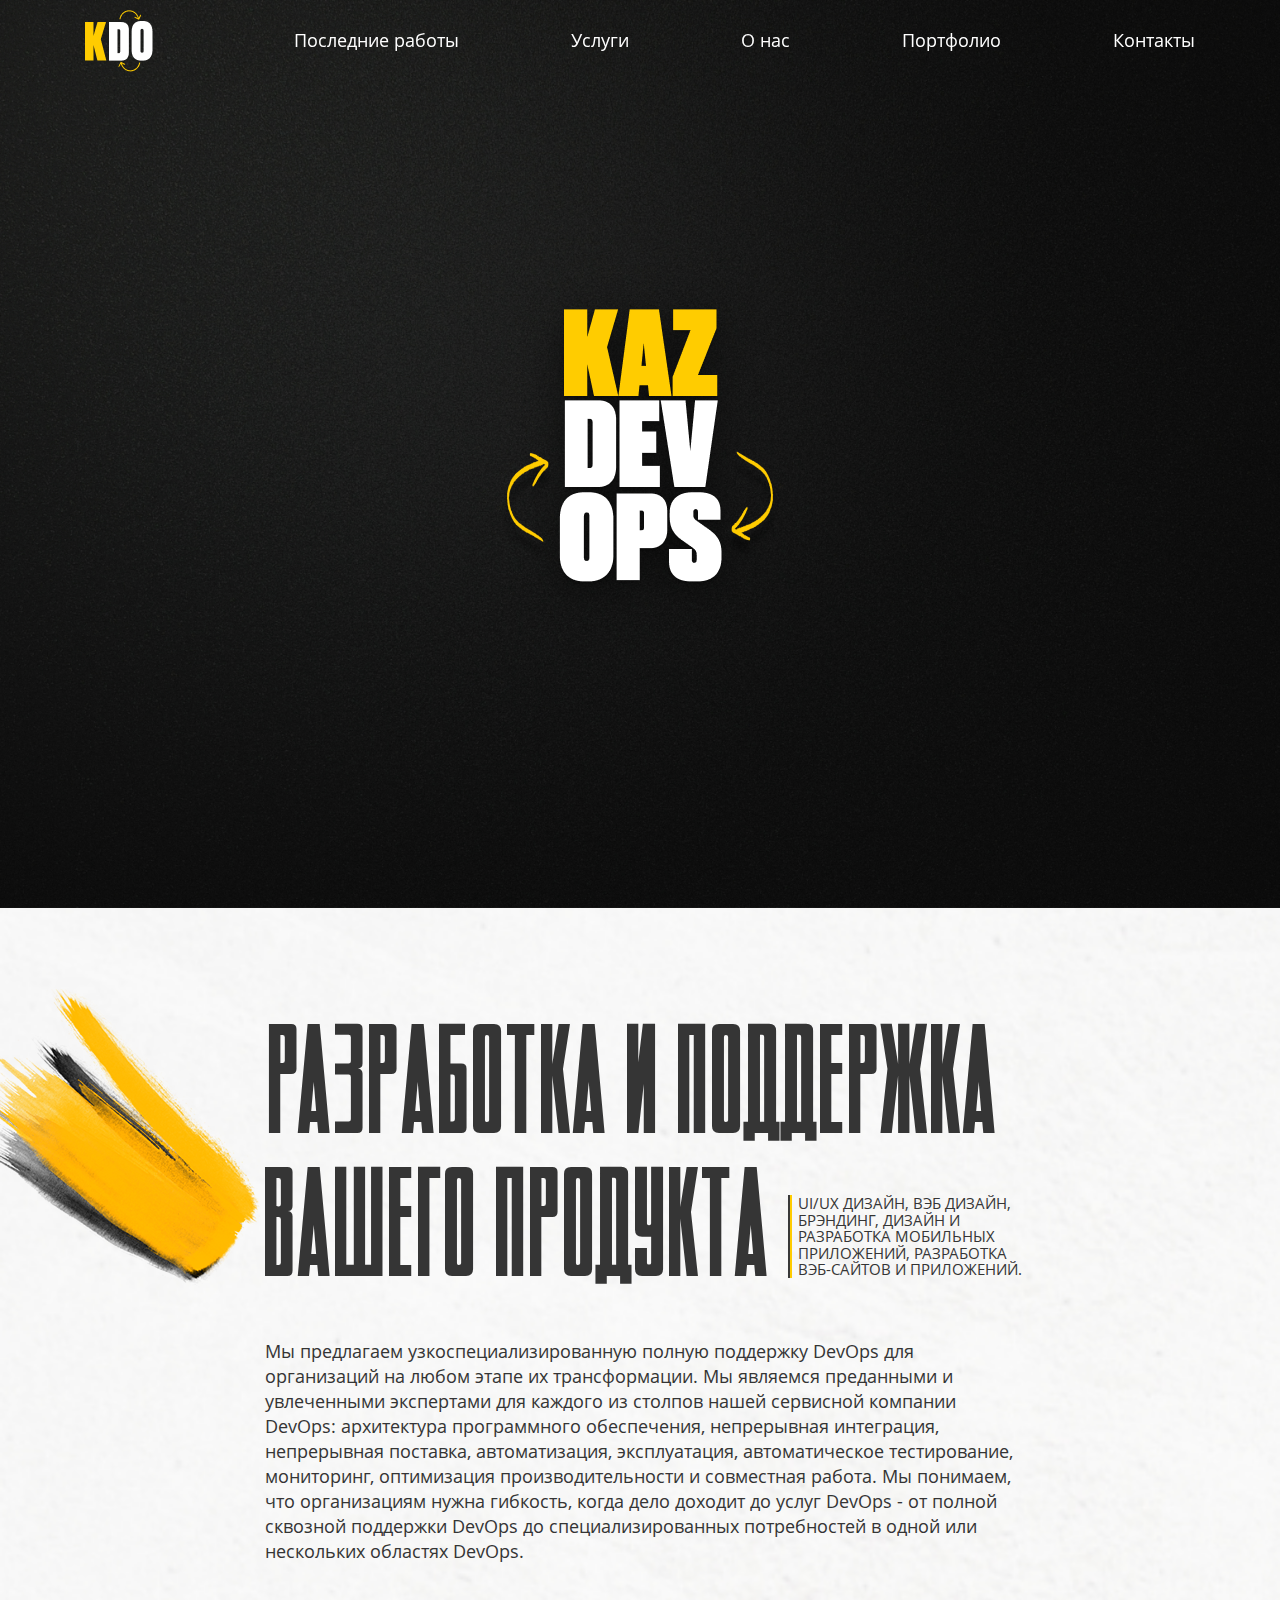
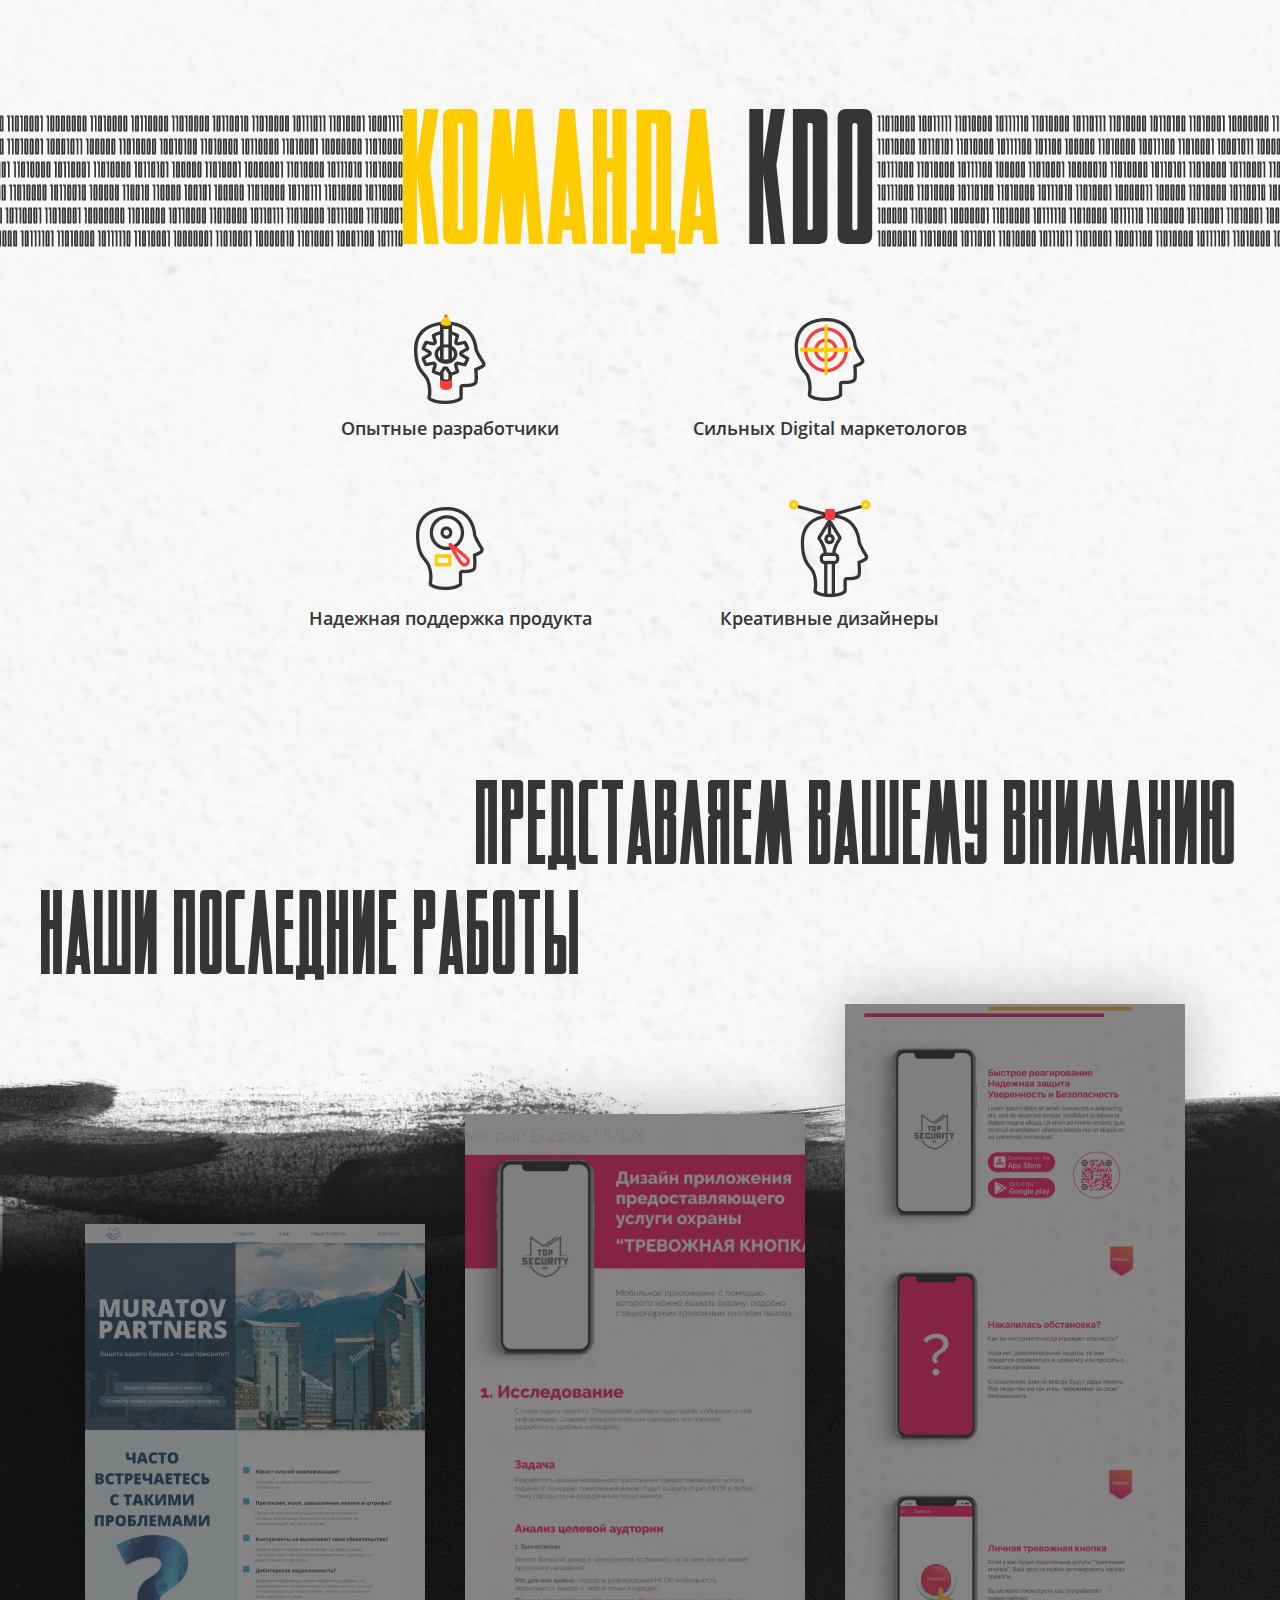
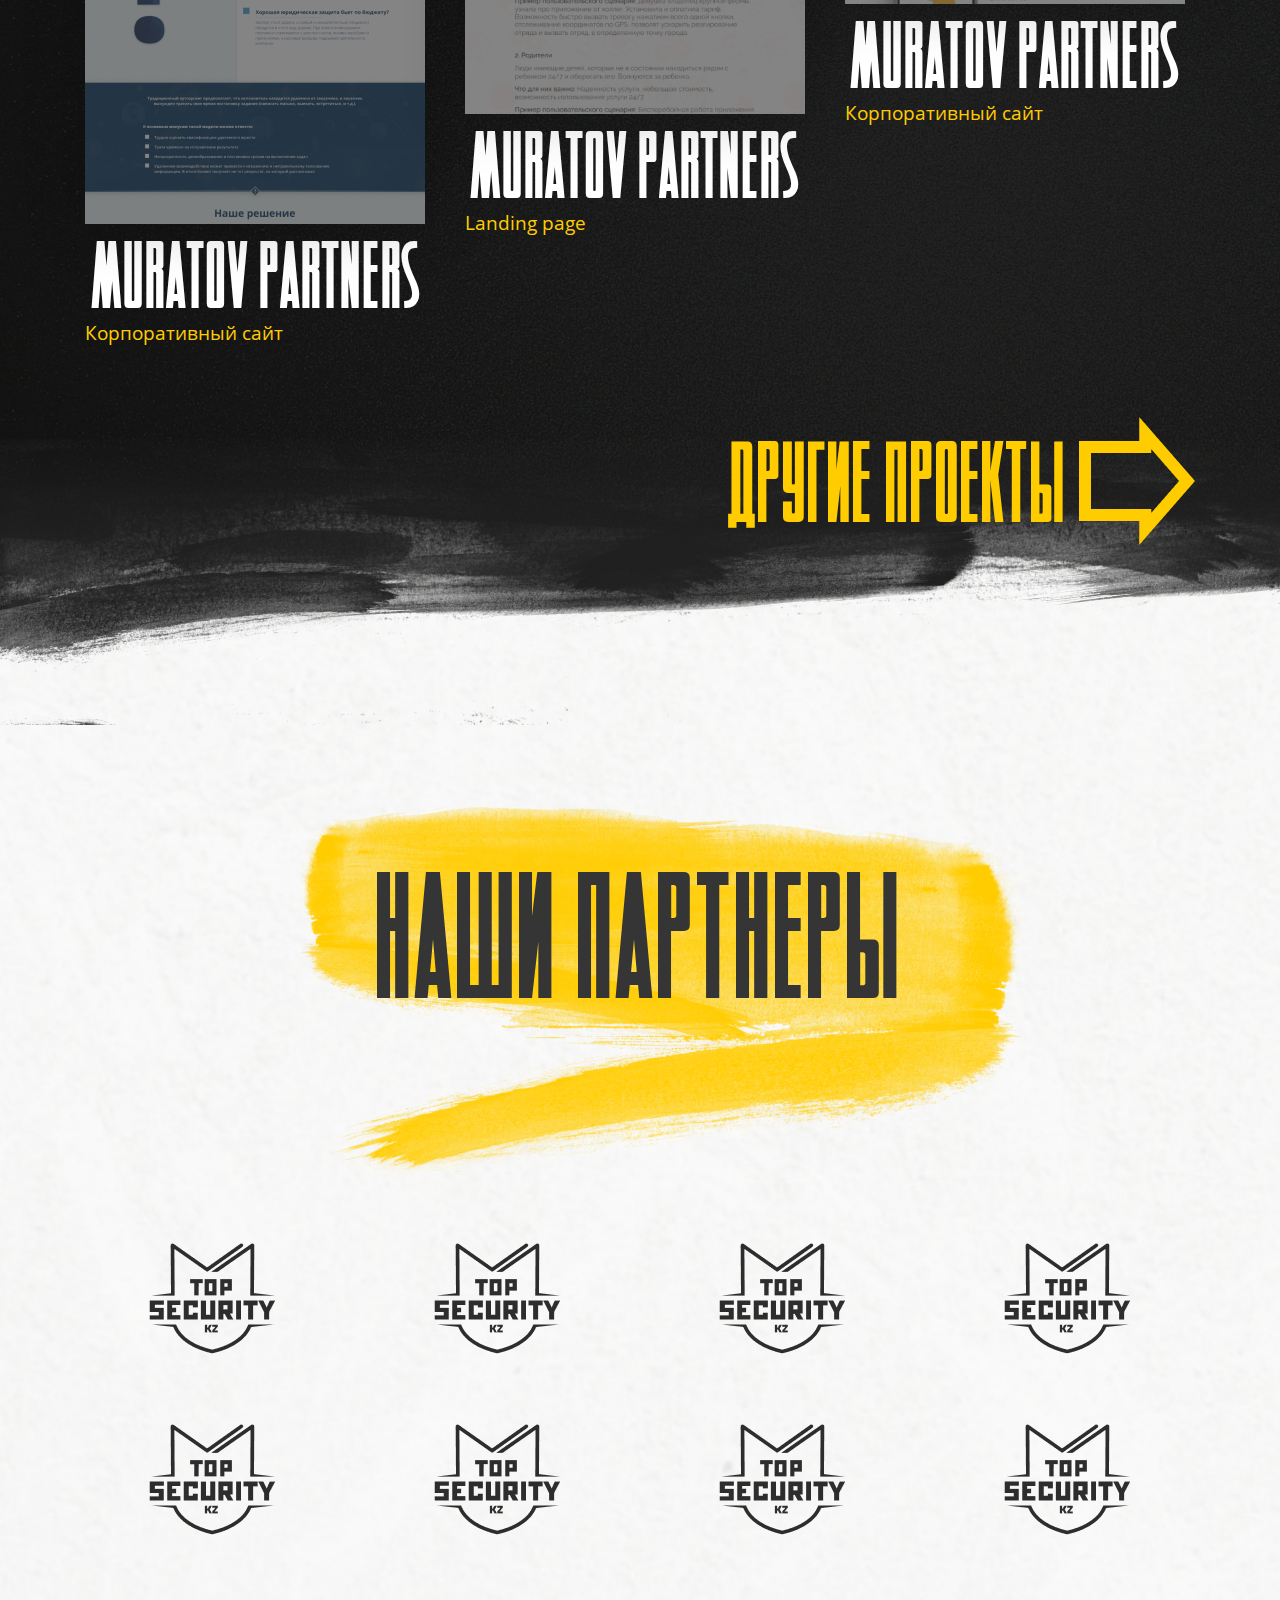
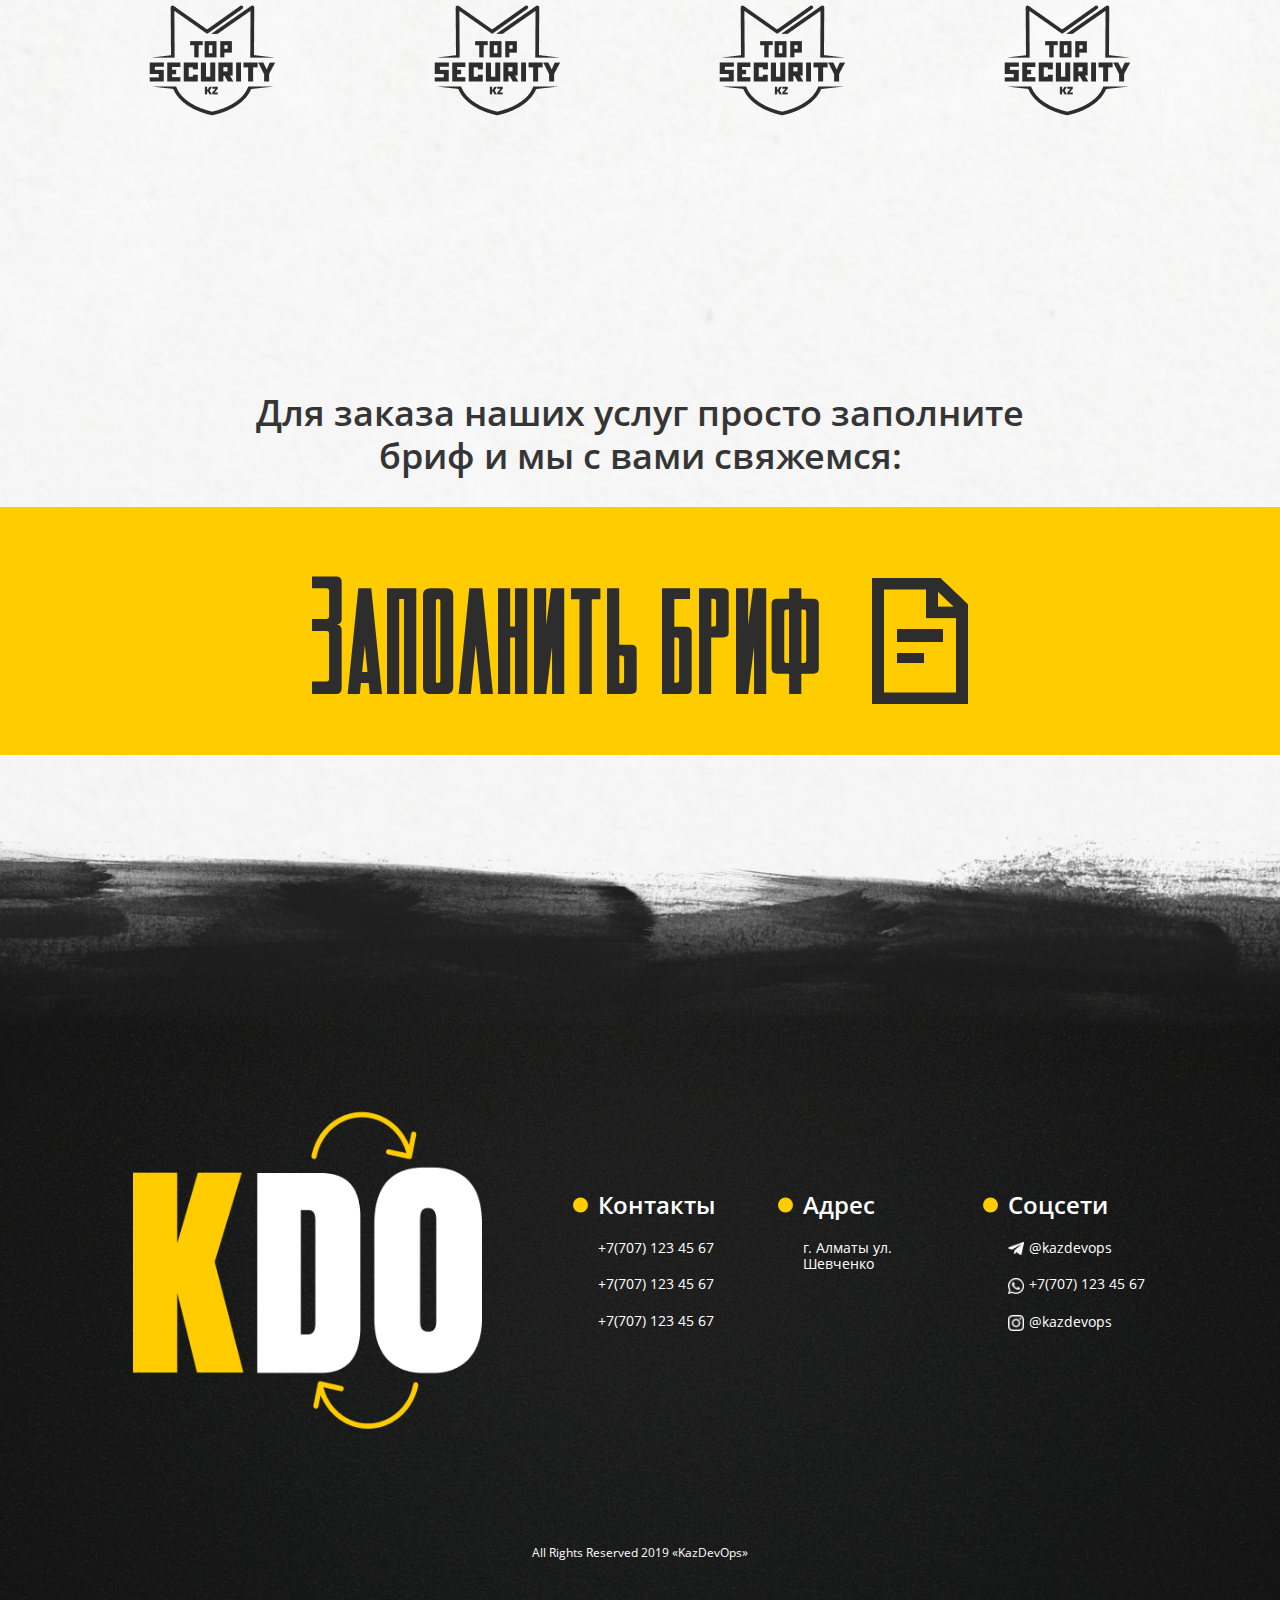
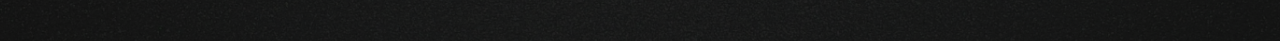
==== app/index.html @ 1d503ffa "menu active" ====
<!DOCTYPE html>
<html lang="ru">

<head>

  <meta charset="utf-8">

  <title>KDO</title>
  <meta name="description" content="KDO">
  <meta name="keywords" content="KDO">

  <meta name="format-detection" content="telephone=no">
  <meta http-equiv="X-UA-Compatible" content="IE=edge">
  <meta name="viewport" content="width=device-width, initial-scale=1, maximum-scale=1">

  <meta property="og:image" content="path/to/image.jpg">
  <link rel="shortcut icon" href="img/favicon.ico?v=1" type="image/x-icon">
  <link rel="shortcut icon" href="img/favicon.png" type="image/png">
  <link rel="stylesheet" href="./css/libs.min.css">
  <link rel="stylesheet" href="./css/main.min.css">
</head>

<body id="main-page">

  <div class="page-wrapper">

    

    <header class="header">
      <div class="container">
        <div class="burger-menu">
          <a href="#" class="burger-menu__btn">
            <span class="burger-menu__lines"></span>
          </a>
    
          <div class="burger-menu__overlay"></div>
        </div>
        <div class="header__content">
          <a href="/" class="logo">
            <img class="logo1" src="./img/logo.png" alt="">
            <img class="logo-kdo" src="./img/logo-kdo.png" alt="">
          </a>

          <nav class="main-menu inverse">
            <div class="container">
              <ul class="navigation">
                <li class="link">
                  <a href="#work" class="inverse">Последние работы</a>
                </li>
                <li class="link">
                  <a href="/service.html" class="inverse">Услуги</a>
                </li>
                <li class="link">
                  <a href="/about.html" class="inverse">О нас</a>
                </li>
                <li class="link">
                  <a href="/portfolio.html" class="inverse">Портфолио</a>
                </li>
                <li class="link">
                  <a href="/contact.html" class="inverse">Контакты</a>
                </li>
              </ul>
            </div>
          </nav>

          <div class="header__footer inverse">
            <div class="header__footer__links">
              <a href=""><img src="./img/whatsapp.png" alt=""></a>
              <a href=""><img src="./img/telegram.png" alt=""></a>
              <a href=""><img src="./img/instagram.png" alt=""></a>
            </div>
            <div class="header__footer__info">All Rights Reserved  2019  «KazDevOps»</div>
          </div>
          <!-- <button class="hamburger hamburger--elastic hamburger--accessible">
            <span class="hamburger-box">
              <span class="hamburger-inner"></span>
            </span>
          </button> -->
        </div>
      </div>
    </header>

    <section class="section s-main" id="main">
      <div class="container">
        <div class="s-main__img">
          <img src="./img/KDO.png" alt="">
        </div>
      </div>
    </section>
    
    <section class="section s-development">
      <div class="container">
        <div class="s-development__header">
          <h2 class="section-title">pазработка и поддержка <br>
            вашего продукта
            <div class="s-development__title">UI/UX Дизайн, Вэб Дизайн, Брэндинг, Дизайн и разработка мобильных приложений, Разработка вэб-сайтов и приложений.</div>
          </h2>          
          
        </div>
        
        <div class="s-development__text">
            Мы предлагаем узкоспециализированную полную поддержку DevOps для организаций на любом этапе их трансформации. Мы являемся преданными и увлеченными экспертами для каждого из столпов нашей сервисной компании DevOps: архитектура программного обеспечения, непрерывная интеграция, непрерывная поставка, автоматизация, эксплуатация, автоматическое тестирование, мониторинг, оптимизация производительности и совместная работа. Мы понимаем, что организациям нужна гибкость, когда дело доходит до услуг DevOps - от полной сквозной поддержки DevOps до специализированных потребностей в одной или нескольких областях DevOps.
        </div>
      </div>
    </section>

    <section class="section s-about">
      <h2 class="section-title"><span class="accent">КОМАНДА</span> KDO</h2>
      <div class="container">        
        <div class="row justify-content-center">
          <div class="col-md-4">
            <div class="about">
              <div class="about__img"><img src="./img/about-1.png" alt=""></div>
              <h3 class="about__title">Опытные разработчики</h3>
            </div>
          </div>
          <div class="col-md-4">
            <div class="about">
              <div class="about__img"><img src="./img/about-2.png" alt=""></div>
              <h3 class="about__title">Сильных  Digital маркетологов</h3>
            </div>
          </div>
          <div class="w-100"></div>
          <div class="col-md-4">
            <div class="about">
              <div class="about__img"><img src="./img/about-3.png" alt=""></div>
              <h3 class="about__title">Надежная поддержка продукта</h3>
            </div>
          </div>
          <div class="col-md-4">
            <div class="about">
              <div class="about__img"><img src="./img/about-4.png" alt=""></div>
              <h3 class="about__title">Креативные дизайнеры</h3>
            </div>
          </div>
        </div>
      </div>
    </section>

    <section class="section s-work">      
      <h2 class="section-title"><span class="right">Представляем вашему вниманию </span>
        <span class="left">НАШИ ПОСЛЕДНИЕ РАБОТЫ</span>
      </h2>
      <div class="s-work__content">
        <div class="container">
          <div class="row" style="margin-bottom: 0">
            <div class="col-md-4 d-none d-md-block">
              <div class="work work--1">
                <div class="work__img"><div class="work__img__content"><img src="./img/work-1.jpg" alt=""></div></div>
                <div class="work__title">MURATOV PARTNERS</div>
                <div class="work__text">Корпоративный сайт</div>
              </div>
            </div>
            <div class="col-md-4 d-none d-md-block">
              <div class="work work--2">
                <div class="work__img"><div class="work__img__content"><img src="./img/work-2.jpg" alt=""></div></div>
                <div class="work__title">MURATOV PARTNERS</div>
                <div class="work__text">Landing page</div>
              </div>
            </div>
            <div class="col-md-4">
              <div class="work work--3">
                <div class="work__img"><div class="work__img__content"><img src="./img/work-3.jpg" alt=""></div></div>
                <div class="work__title">MURATOV PARTNERS</div>
                <div class="work__text">Корпоративный сайт</div>
              </div>
            </div>
          </div>
          <div class="s-work__more">Другие проекты <img src="./img/arrow-right.png" alt=""></div>
        </div>
      </div>      
    </section>

    <section class="section s-partners">
      <div class="container">
        <div class="section-title section-title--center">НАШИ ПАРТНЕРЫ</div>
        <div class="row ">
          <div class="col-md-3 col-sm-4 col-6">
            <div class="partner"><img src="./img/top-security.png" alt=""></div>
          </div>
          <div class="col-md-3 col-sm-4 col-6">
            <div class="partner"><img src="./img/top-security.png" alt=""></div>
          </div>
          <div class="col-md-3 col-sm-4 col-6">
            <div class="partner"><img src="./img/top-security.png" alt=""></div>
          </div>
          <div class="col-md-3 col-sm-4 col-6">
            <div class="partner"><img src="./img/top-security.png" alt=""></div>
          </div>
          <div class="col-md-3 col-sm-4 col-6">
            <div class="partner"><img src="./img/top-security.png" alt=""></div>
          </div>
          <div class="col-md-3 col-sm-4 col-6">
            <div class="partner"><img src="./img/top-security.png" alt=""></div>
          </div>
          <div class="col-md-3 col-sm-4 col-6">
            <div class="partner"><img src="./img/top-security.png" alt=""></div>
          </div>
          <div class="col-md-3 col-sm-4 col-6">
            <div class="partner"><img src="./img/top-security.png" alt=""></div>
          </div>
          <div class="col-md-3 col-sm-4 col-6">
            <div class="partner"><img src="./img/top-security.png" alt=""></div>
          </div>
          <div class="col-md-3 col-sm-4 col-6">
            <div class="partner"><img src="./img/top-security.png" alt=""></div>
          </div>
          <div class="col-md-3 col-sm-4 col-6">
            <div class="partner"><img src="./img/top-security.png" alt=""></div>
          </div>
          <div class="col-md-3 col-sm-4 col-6">
            <div class="partner"><img src="./img/top-security.png" alt=""></div>
          </div>
        </div>       
      </div>
    </section>

    <section class="s-brif">
      <div class="s-brif__text">Для заказа наших услуг просто заполните бриф и мы с вами свяжемся:</div>
      <div class="s-brif__title">Заполнить бриф <img src="./img/brif.png"></div>
    </section>

    <section class="section s-contact inverse">
      <div class="container">
        <div class="row justify-content-center align-items-center">
          <div class="col-lg-4 ">
            <a href="/" class="logo">
              <img src="./img/logo-contact.png" alt="">
            </a>
          </div>
          <div class="col-lg-7">              
            <div class="s-contact__content">
              <div class="contact">
                <div class="contact__title">Контакты</div>
                <div class="contact__text"><a href="tel:+77071234567" class="text-phone" id="phone_number">+7(707) 123 45 67</a></div>
                <div class="contact__text"><a href="tel:+77071234567" class="text-phone" id="phone_number">+7(707) 123 45 67</a></div>
                <div class="contact__text"><a href="tel:+77071234567" class="text-phone" id="phone_number">+7(707) 123 45 67</a></div>
              </div>
              <div class="contact">
                <div class="contact__title">Адрес</div>
                <div class="contact__text">г. Алматы ул. Шевченко</div>
              </div>
              <div class="contact ad">
                <div class="contact__title">Соцсети</div>
                <div class="contact__text"><img src="./img/telegram.png" alt=""><a href="">@kazdevops</a></div>
                <div class="contact__text"><img src="./img/whatsapp.png" alt=""><a href="">+7(707) 123 45 67</a></div>
                <div class="contact__text"><img src="./img/instagram.png" alt=""><a href="">@kazdevops</a></div>
              </div>
            </div>
          </div>
        </div>
        <div class="s-contact__info">All Rights Reserved  2019  «KazDevOps»</div>
      </div>
    </section>
  </div>

  <script src="./js/libs.min.js"></script>
  <script src="./js/main.min.js"></script>
</body>

</html>
---- app/css/libs.min.css ----
html.remodal-is-locked{overflow:hidden;-ms-touch-action:none;touch-action:none}.remodal,[data-remodal-id]{display:none}.remodal-overlay{position:fixed;z-index:9999;top:-5000px;right:-5000px;bottom:-5000px;left:-5000px;display:none}.remodal-wrapper{position:fixed;z-index:10000;top:0;right:0;bottom:0;left:0;display:none;overflow:auto;text-align:center;-webkit-overflow-scrolling:touch}.remodal-wrapper:after{display:inline-block;height:100%;margin-left:-.05em;content:""}.remodal-overlay,.remodal-wrapper{-webkit-backface-visibility:hidden;backface-visibility:hidden}.remodal{position:relative;outline:0;-webkit-text-size-adjust:100%;-ms-text-size-adjust:100%;text-size-adjust:100%}.remodal-is-initialized{display:inline-block}
.remodal-bg.remodal-is-opened,.remodal-bg.remodal-is-opening{-webkit-filter:blur(3px);filter:blur(3px)}.remodal-overlay{background:rgba(43,46,56,.9)}.remodal-overlay.remodal-is-closing,.remodal-overlay.remodal-is-opening{-webkit-animation-duration:.3s;animation-duration:.3s;-webkit-animation-fill-mode:forwards;animation-fill-mode:forwards}.remodal-overlay.remodal-is-opening{-webkit-animation-name:remodal-overlay-opening-keyframes;animation-name:remodal-overlay-opening-keyframes}.remodal-overlay.remodal-is-closing{-webkit-animation-name:remodal-overlay-closing-keyframes;animation-name:remodal-overlay-closing-keyframes}.remodal-wrapper{padding:10px 10px 0}.remodal{box-sizing:border-box;width:100%;margin-bottom:10px;padding:35px;-webkit-transform:translate3d(0,0,0);transform:translate3d(0,0,0);color:#2b2e38;background:#fff}.remodal.remodal-is-closing,.remodal.remodal-is-opening{-webkit-animation-duration:.3s;animation-duration:.3s;-webkit-animation-fill-mode:forwards;animation-fill-mode:forwards}.remodal.remodal-is-opening{-webkit-animation-name:remodal-opening-keyframes;animation-name:remodal-opening-keyframes}.remodal.remodal-is-closing{-webkit-animation-name:remodal-closing-keyframes;animation-name:remodal-closing-keyframes}.remodal,.remodal-wrapper:after{vertical-align:middle}.remodal-close{position:absolute;top:0;left:0;display:block;overflow:visible;width:35px;height:35px;margin:0;padding:0;cursor:pointer;-webkit-transition:color .2s;transition:color .2s;text-decoration:none;color:#95979c;border:0;outline:0;background:0 0}.remodal-close:focus,.remodal-close:hover{color:#2b2e38}.remodal-close:before{font-family:Arial,"Helvetica CY","Nimbus Sans L",sans-serif!important;font-size:25px;line-height:35px;position:absolute;top:0;left:0;display:block;width:35px;content:"\00d7";text-align:center}.remodal-cancel,.remodal-confirm{font:inherit;display:inline-block;overflow:visible;min-width:110px;margin:0;padding:12px 0;cursor:pointer;-webkit-transition:background .2s;transition:background .2s;text-align:center;vertical-align:middle;text-decoration:none;border:0;outline:0}.remodal-confirm{color:#fff;background:#81c784}.remodal-confirm:focus,.remodal-confirm:hover{background:#66bb6a}.remodal-cancel{color:#fff;background:#e57373}.remodal-cancel:focus,.remodal-cancel:hover{background:#ef5350}.remodal-cancel::-moz-focus-inner,.remodal-close::-moz-focus-inner,.remodal-confirm::-moz-focus-inner{padding:0;border:0}@-webkit-keyframes remodal-opening-keyframes{from{-webkit-transform:scale(1.05);transform:scale(1.05);opacity:0}to{-webkit-transform:none;transform:none;opacity:1;-webkit-filter:blur(0);filter:blur(0)}}@keyframes remodal-opening-keyframes{from{-webkit-transform:scale(1.05);transform:scale(1.05);opacity:0}to{-webkit-transform:none;transform:none;opacity:1;-webkit-filter:blur(0);filter:blur(0)}}@-webkit-keyframes remodal-closing-keyframes{from{-webkit-transform:scale(1);transform:scale(1);opacity:1}to{-webkit-transform:scale(.95);transform:scale(.95);opacity:0;-webkit-filter:blur(0);filter:blur(0)}}@keyframes remodal-closing-keyframes{from{-webkit-transform:scale(1);transform:scale(1);opacity:1}to{-webkit-transform:scale(.95);transform:scale(.95);opacity:0;-webkit-filter:blur(0);filter:blur(0)}}@-webkit-keyframes remodal-overlay-opening-keyframes{from{opacity:0}to{opacity:1}}@keyframes remodal-overlay-opening-keyframes{from{opacity:0}to{opacity:1}}@-webkit-keyframes remodal-overlay-closing-keyframes{from{opacity:1}to{opacity:0}}@keyframes remodal-overlay-closing-keyframes{from{opacity:1}to{opacity:0}}@media only screen and (min-width:641px){.remodal{max-width:700px}}.lt-ie9 .remodal-overlay{background:#2b2e38}.lt-ie9 .remodal{width:700px}
.owl-carousel,.owl-carousel .owl-item{-webkit-tap-highlight-color:transparent;position:relative}.owl-carousel{display:none;width:100%;z-index:1}.owl-carousel .owl-stage{position:relative;-ms-touch-action:pan-Y;touch-action:manipulation;-moz-backface-visibility:hidden}.owl-carousel .owl-stage:after{content:".";display:block;clear:both;visibility:hidden;line-height:0;height:0}.owl-carousel .owl-stage-outer{position:relative;overflow:hidden;-webkit-transform:translate3d(0,0,0)}.owl-carousel .owl-item,.owl-carousel .owl-wrapper{-webkit-backface-visibility:hidden;-moz-backface-visibility:hidden;-ms-backface-visibility:hidden;-webkit-transform:translate3d(0,0,0);-moz-transform:translate3d(0,0,0);-ms-transform:translate3d(0,0,0)}.owl-carousel .owl-item{min-height:1px;float:left;-webkit-backface-visibility:hidden;-webkit-touch-callout:none}.owl-carousel .owl-item img{display:block;width:100%}.owl-carousel .owl-dots.disabled,.owl-carousel .owl-nav.disabled{display:none}.no-js .owl-carousel,.owl-carousel.owl-loaded{display:block}.owl-carousel .owl-dot,.owl-carousel .owl-nav .owl-next,.owl-carousel .owl-nav .owl-prev{cursor:pointer;-webkit-user-select:none;-khtml-user-select:none;-moz-user-select:none;-ms-user-select:none;user-select:none}.owl-carousel .owl-nav button.owl-next,.owl-carousel .owl-nav button.owl-prev,.owl-carousel button.owl-dot{background:0 0;color:inherit;border:none;padding:0!important;font:inherit}.owl-carousel.owl-loading{opacity:0;display:block}.owl-carousel.owl-hidden{opacity:0}.owl-carousel.owl-refresh .owl-item{visibility:hidden}.owl-carousel.owl-drag .owl-item{-ms-touch-action:pan-y;touch-action:pan-y;-webkit-user-select:none;-moz-user-select:none;-ms-user-select:none;user-select:none}.owl-carousel.owl-grab{cursor:move;cursor:grab}.owl-carousel.owl-rtl{direction:rtl}.owl-carousel.owl-rtl .owl-item{float:right}.owl-carousel .animated{animation-duration:1s;animation-fill-mode:both}.owl-carousel .owl-animated-in{z-index:0}.owl-carousel .owl-animated-out{z-index:1}.owl-carousel .fadeOut{animation-name:fadeOut}@keyframes fadeOut{0%{opacity:1}100%{opacity:0}}.owl-height{transition:height .5s ease-in-out}.owl-carousel .owl-item .owl-lazy{opacity:0;transition:opacity .4s ease}.owl-carousel .owl-item .owl-lazy:not([src]),.owl-carousel .owl-item .owl-lazy[src^=""]{max-height:0}.owl-carousel .owl-item img.owl-lazy{transform-style:preserve-3d}.owl-carousel .owl-video-wrapper{position:relative;height:100%;background:#000}.owl-carousel .owl-video-play-icon{position:absolute;height:80px;width:80px;left:50%;top:50%;margin-left:-40px;margin-top:-40px;background:url(owl.video.play.png) no-repeat;cursor:pointer;z-index:1;-webkit-backface-visibility:hidden;transition:transform .1s ease}.owl-carousel .owl-video-play-icon:hover{-ms-transform:scale(1.3,1.3);transform:scale(1.3,1.3)}.owl-carousel .owl-video-playing .owl-video-play-icon,.owl-carousel .owl-video-playing .owl-video-tn{display:none}.owl-carousel .owl-video-tn{opacity:0;height:100%;background-position:center center;background-repeat:no-repeat;background-size:contain;transition:opacity .4s ease}.owl-carousel .owl-video-frame{position:relative;z-index:1;height:100%;width:100%}
body.compensate-for-scrollbar{overflow:hidden}.fancybox-active{height:auto}.fancybox-is-hidden{left:-9999px;margin:0;position:absolute!important;top:-9999px;visibility:hidden}.fancybox-container{-webkit-backface-visibility:hidden;height:100%;left:0;outline:0;position:fixed;-webkit-tap-highlight-color:transparent;top:0;-ms-touch-action:manipulation;touch-action:manipulation;transform:translateZ(0);width:100%;z-index:99992}.fancybox-container *{box-sizing:border-box}.fancybox-bg,.fancybox-inner,.fancybox-outer,.fancybox-stage{bottom:0;left:0;position:absolute;right:0;top:0}.fancybox-outer{-webkit-overflow-scrolling:touch;overflow-y:auto}.fancybox-bg{background:#1e1e1e;opacity:0;transition-duration:inherit;transition-property:opacity;transition-timing-function:cubic-bezier(.47,0,.74,.71)}.fancybox-is-open .fancybox-bg{opacity:.9;transition-timing-function:cubic-bezier(.22,.61,.36,1)}.fancybox-caption,.fancybox-infobar,.fancybox-navigation .fancybox-button,.fancybox-toolbar{direction:ltr;opacity:0;position:absolute;transition:opacity .25s ease,visibility 0s ease .25s;visibility:hidden;z-index:99997}.fancybox-show-caption .fancybox-caption,.fancybox-show-infobar .fancybox-infobar,.fancybox-show-nav .fancybox-navigation .fancybox-button,.fancybox-show-toolbar .fancybox-toolbar{opacity:1;transition:opacity .25s ease 0s,visibility 0s ease 0s;visibility:visible}.fancybox-infobar{color:#ccc;font-size:13px;-webkit-font-smoothing:subpixel-antialiased;height:44px;left:0;line-height:44px;min-width:44px;mix-blend-mode:difference;padding:0 10px;pointer-events:none;top:0;-webkit-touch-callout:none;-webkit-user-select:none;-moz-user-select:none;-ms-user-select:none;user-select:none}.fancybox-toolbar{right:0;top:0}.fancybox-stage{direction:ltr;overflow:visible;transform:translateZ(0);z-index:99994}.fancybox-is-open .fancybox-stage{overflow:hidden}.fancybox-slide{-webkit-backface-visibility:hidden;display:none;height:100%;left:0;outline:0;overflow:auto;-webkit-overflow-scrolling:touch;padding:44px;position:absolute;text-align:center;top:0;transition-property:transform,opacity;white-space:normal;width:100%;z-index:99994}.fancybox-slide:before{content:"";display:inline-block;font-size:0;height:100%;vertical-align:middle;width:0}.fancybox-is-sliding .fancybox-slide,.fancybox-slide--current,.fancybox-slide--next,.fancybox-slide--previous{display:block}.fancybox-slide--image{overflow:hidden;padding:44px 0}.fancybox-slide--image:before{display:none}.fancybox-slide--html{padding:6px}.fancybox-content{background:#fff;display:inline-block;margin:0;max-width:100%;overflow:auto;-webkit-overflow-scrolling:touch;padding:44px;position:relative;text-align:left;vertical-align:middle}.fancybox-slide--image .fancybox-content{animation-timing-function:cubic-bezier(.5,0,.14,1);-webkit-backface-visibility:hidden;background:0 0;background-repeat:no-repeat;background-size:100% 100%;left:0;max-width:none;overflow:visible;padding:0;position:absolute;top:0;transform-origin:top left;transition-property:transform,opacity;-webkit-user-select:none;-moz-user-select:none;-ms-user-select:none;user-select:none;z-index:99995}.fancybox-can-zoomOut .fancybox-content{cursor:zoom-out}.fancybox-can-zoomIn .fancybox-content{cursor:zoom-in}.fancybox-can-pan .fancybox-content,.fancybox-can-swipe .fancybox-content{cursor:grab}.fancybox-is-grabbing .fancybox-content{cursor:grabbing}.fancybox-container [data-selectable=true]{cursor:text}.fancybox-image,.fancybox-spaceball{background:0 0;border:0;height:100%;left:0;margin:0;max-height:none;max-width:none;padding:0;position:absolute;top:0;-webkit-user-select:none;-moz-user-select:none;-ms-user-select:none;user-select:none;width:100%}.fancybox-spaceball{z-index:1}.fancybox-slide--iframe .fancybox-content,.fancybox-slide--map .fancybox-content,.fancybox-slide--pdf .fancybox-content,.fancybox-slide--video .fancybox-content{height:100%;overflow:visible;padding:0;width:100%}.fancybox-slide--video .fancybox-content{background:#000}.fancybox-slide--map .fancybox-content{background:#e5e3df}.fancybox-slide--iframe .fancybox-content{background:#fff}.fancybox-iframe,.fancybox-video{background:0 0;border:0;display:block;height:100%;margin:0;overflow:hidden;padding:0;width:100%}.fancybox-iframe{left:0;position:absolute;top:0}.fancybox-error{background:#fff;cursor:default;max-width:400px;padding:40px;width:100%}.fancybox-error p{color:#444;font-size:16px;line-height:20px;margin:0;padding:0}.fancybox-button{background:rgba(30,30,30,.6);border:0;border-radius:0;box-shadow:none;cursor:pointer;display:inline-block;height:44px;margin:0;padding:10px;position:relative;transition:color .2s;vertical-align:top;visibility:inherit;width:44px}.fancybox-button,.fancybox-button:link,.fancybox-button:visited{color:#ccc}.fancybox-button:hover{color:#fff}.fancybox-button:focus{outline:0}.fancybox-button.fancybox-focus{outline:1px dotted}.fancybox-button[disabled],.fancybox-button[disabled]:hover{color:#888;cursor:default;outline:0}.fancybox-button div{height:100%}.fancybox-button svg{display:block;height:100%;overflow:visible;position:relative;width:100%}.fancybox-button svg path{fill:currentColor;stroke-width:0}.fancybox-button--fsenter svg:nth-child(2),.fancybox-button--fsexit svg:first-child,.fancybox-button--pause svg:first-child,.fancybox-button--play svg:nth-child(2){display:none}.fancybox-progress{background:#ff5268;height:2px;left:0;position:absolute;right:0;top:0;transform:scaleX(0);transform-origin:0;transition-property:transform;transition-timing-function:linear;z-index:99998}.fancybox-close-small{background:0 0;border:0;border-radius:0;color:#ccc;cursor:pointer;opacity:.8;padding:8px;position:absolute;right:-12px;top:-44px;z-index:401}.fancybox-close-small:hover{color:#fff;opacity:1}.fancybox-slide--html .fancybox-close-small{color:currentColor;padding:10px;right:0;top:0}.fancybox-slide--image.fancybox-is-scaling .fancybox-content{overflow:hidden}.fancybox-is-scaling .fancybox-close-small,.fancybox-is-zoomable.fancybox-can-pan .fancybox-close-small{display:none}.fancybox-navigation .fancybox-button{background-clip:content-box;height:100px;opacity:0;position:absolute;top:calc(50% - 50px);width:70px}.fancybox-navigation .fancybox-button div{padding:7px}.fancybox-navigation .fancybox-button--arrow_left{left:0;left:env(safe-area-inset-left);padding:31px 26px 31px 6px}.fancybox-navigation .fancybox-button--arrow_right{padding:31px 6px 31px 26px;right:0;right:env(safe-area-inset-right)}.fancybox-caption{background:linear-gradient(0deg,rgba(0,0,0,.85) 0,rgba(0,0,0,.3) 50%,rgba(0,0,0,.15) 65%,rgba(0,0,0,.075) 75.5%,rgba(0,0,0,.037) 82.85%,rgba(0,0,0,.019) 88%,transparent);bottom:0;color:#eee;font-size:14px;font-weight:400;left:0;line-height:1.5;padding:75px 44px 25px;pointer-events:none;right:0;text-align:center;z-index:99996}@supports (padding:max(0px)){.fancybox-caption{padding:75px max(44px,env(safe-area-inset-right)) max(25px,env(safe-area-inset-bottom)) max(44px,env(safe-area-inset-left))}}.fancybox-caption--separate{margin-top:-50px}.fancybox-caption__body{max-height:50vh;overflow:auto;pointer-events:all}.fancybox-caption a,.fancybox-caption a:link,.fancybox-caption a:visited{color:#ccc;text-decoration:none}.fancybox-caption a:hover{color:#fff;text-decoration:underline}.fancybox-loading{animation:a 1s linear infinite;background:0 0;border:4px solid #888;border-bottom-color:#fff;border-radius:50%;height:50px;left:50%;margin:-25px 0 0 -25px;opacity:.7;padding:0;position:absolute;top:50%;width:50px;z-index:99999}@keyframes a{to{transform:rotate(1turn)}}.fancybox-animated{transition-timing-function:cubic-bezier(0,0,.25,1)}.fancybox-fx-slide.fancybox-slide--previous{opacity:0;transform:translate3d(-100%,0,0)}.fancybox-fx-slide.fancybox-slide--next{opacity:0;transform:translate3d(100%,0,0)}.fancybox-fx-slide.fancybox-slide--current{opacity:1;transform:translateZ(0)}.fancybox-fx-fade.fancybox-slide--next,.fancybox-fx-fade.fancybox-slide--previous{opacity:0;transition-timing-function:cubic-bezier(.19,1,.22,1)}.fancybox-fx-fade.fancybox-slide--current{opacity:1}.fancybox-fx-zoom-in-out.fancybox-slide--previous{opacity:0;transform:scale3d(1.5,1.5,1.5)}.fancybox-fx-zoom-in-out.fancybox-slide--next{opacity:0;transform:scale3d(.5,.5,.5)}.fancybox-fx-zoom-in-out.fancybox-slide--current{opacity:1;transform:scaleX(1)}.fancybox-fx-rotate.fancybox-slide--previous{opacity:0;transform:rotate(-1turn)}.fancybox-fx-rotate.fancybox-slide--next{opacity:0;transform:rotate(1turn)}.fancybox-fx-rotate.fancybox-slide--current{opacity:1;transform:rotate(0)}.fancybox-fx-circular.fancybox-slide--previous{opacity:0;transform:scale3d(0,0,0) translate3d(-100%,0,0)}.fancybox-fx-circular.fancybox-slide--next{opacity:0;transform:scale3d(0,0,0) translate3d(100%,0,0)}.fancybox-fx-circular.fancybox-slide--current{opacity:1;transform:scaleX(1) translateZ(0)}.fancybox-fx-tube.fancybox-slide--previous{transform:translate3d(-100%,0,0) scale(.1) skew(-10deg)}.fancybox-fx-tube.fancybox-slide--next{transform:translate3d(100%,0,0) scale(.1) skew(10deg)}.fancybox-fx-tube.fancybox-slide--current{transform:translateZ(0) scale(1)}@media (max-height:576px){.fancybox-slide{padding-left:6px;padding-right:6px}.fancybox-slide--image{padding:6px 0}.fancybox-close-small{right:-6px}.fancybox-slide--image .fancybox-close-small{background:#4e4e4e;color:#f2f4f6;height:36px;opacity:1;padding:6px;right:0;top:0;width:36px}.fancybox-caption{padding-left:12px;padding-right:12px}@supports (padding:max(0px)){.fancybox-caption{padding-left:max(12px,env(safe-area-inset-left));padding-right:max(12px,env(safe-area-inset-right))}}}.fancybox-share{background:#f4f4f4;border-radius:3px;max-width:90%;padding:30px;text-align:center}.fancybox-share h1{color:#222;font-size:35px;font-weight:700;margin:0 0 20px}.fancybox-share p{margin:0;padding:0}.fancybox-share__button{border:0;border-radius:3px;display:inline-block;font-size:14px;font-weight:700;line-height:40px;margin:0 5px 10px;min-width:130px;padding:0 15px;text-decoration:none;transition:all .2s;-webkit-user-select:none;-moz-user-select:none;-ms-user-select:none;user-select:none;white-space:nowrap}.fancybox-share__button:link,.fancybox-share__button:visited{color:#fff}.fancybox-share__button:hover{text-decoration:none}.fancybox-share__button--fb{background:#3b5998}.fancybox-share__button--fb:hover{background:#344e86}.fancybox-share__button--pt{background:#bd081d}.fancybox-share__button--pt:hover{background:#aa0719}.fancybox-share__button--tw{background:#1da1f2}.fancybox-share__button--tw:hover{background:#0d95e8}.fancybox-share__button svg{height:25px;margin-right:7px;position:relative;top:-1px;vertical-align:middle;width:25px}.fancybox-share__button svg path{fill:#fff}.fancybox-share__input{background:0 0;border:0;border-bottom:1px solid #d7d7d7;border-radius:0;color:#5d5b5b;font-size:14px;margin:10px 0 0;outline:0;padding:10px 15px;width:100%}.fancybox-thumbs{background:#ddd;bottom:0;display:none;margin:0;-webkit-overflow-scrolling:touch;-ms-overflow-style:-ms-autohiding-scrollbar;padding:2px 2px 4px;position:absolute;right:0;-webkit-tap-highlight-color:transparent;top:0;width:212px;z-index:99995}.fancybox-thumbs-x{overflow-x:auto;overflow-y:hidden}.fancybox-show-thumbs .fancybox-thumbs{display:block}.fancybox-show-thumbs .fancybox-inner{right:212px}.fancybox-thumbs__list{font-size:0;height:100%;list-style:none;margin:0;overflow-x:hidden;overflow-y:auto;padding:0;position:absolute;position:relative;white-space:nowrap;width:100%}.fancybox-thumbs-x .fancybox-thumbs__list{overflow:hidden}.fancybox-thumbs-y .fancybox-thumbs__list::-webkit-scrollbar{width:7px}.fancybox-thumbs-y .fancybox-thumbs__list::-webkit-scrollbar-track{background:#fff;border-radius:10px;box-shadow:inset 0 0 6px rgba(0,0,0,.3)}.fancybox-thumbs-y .fancybox-thumbs__list::-webkit-scrollbar-thumb{background:#2a2a2a;border-radius:10px}.fancybox-thumbs__list a{-webkit-backface-visibility:hidden;backface-visibility:hidden;background-color:rgba(0,0,0,.1);background-position:50%;background-repeat:no-repeat;background-size:cover;cursor:pointer;float:left;height:75px;margin:2px;max-height:calc(100% - 8px);max-width:calc(50% - 4px);outline:0;overflow:hidden;padding:0;position:relative;-webkit-tap-highlight-color:transparent;width:100px}.fancybox-thumbs__list a:before{border:6px solid #ff5268;bottom:0;content:"";left:0;opacity:0;position:absolute;right:0;top:0;transition:all .2s cubic-bezier(.25,.46,.45,.94);z-index:99991}.fancybox-thumbs__list a:focus:before{opacity:.5}.fancybox-thumbs__list a.fancybox-thumbs-active:before{opacity:1}@media (max-width:576px){.fancybox-thumbs{width:110px}.fancybox-show-thumbs .fancybox-inner{right:110px}.fancybox-thumbs__list a{max-width:calc(100% - 10px)}}
.hamburger{font:inherit;display:inline-block;overflow:visible;margin:0;padding:15px;cursor:pointer;transition-timing-function:linear;transition-duration:.15s;transition-property:opacity,filter;text-transform:none;color:inherit;border:0;background-color:transparent}.hamburger.is-active:hover,.hamburger:hover{opacity:.7}.hamburger.is-active .hamburger-inner,.hamburger.is-active .hamburger-inner:after,.hamburger.is-active .hamburger-inner:before{background-color:#000}.hamburger-box{position:relative;display:inline-block;width:40px;height:24px}.hamburger-inner{top:50%;display:block;margin-top:-2px}.hamburger-inner,.hamburger-inner:after,.hamburger-inner:before{position:absolute;width:40px;height:4px;transition-timing-function:ease;transition-duration:.15s;transition-property:transform;border-radius:4px;background-color:#000}.hamburger-inner:after,.hamburger-inner:before{display:block;content:""}.hamburger-inner:before{top:-10px}.hamburger-inner:after{bottom:-10px}.hamburger--3dx .hamburger-box{perspective:80px}.hamburger--3dx .hamburger-inner{transition:transform .15s cubic-bezier(.645,.045,.355,1),background-color 0s cubic-bezier(.645,.045,.355,1) .1s}.hamburger--3dx .hamburger-inner:after,.hamburger--3dx .hamburger-inner:before{transition:transform 0s cubic-bezier(.645,.045,.355,1) .1s}.hamburger--3dx.is-active .hamburger-inner{transform:rotateY(180deg);background-color:transparent!important}.hamburger--3dx.is-active .hamburger-inner:before{transform:translate3d(0,10px,0) rotate(45deg)}.hamburger--3dx.is-active .hamburger-inner:after{transform:translate3d(0,-10px,0) rotate(-45deg)}.hamburger--3dx-r .hamburger-box{perspective:80px}.hamburger--3dx-r .hamburger-inner{transition:transform .15s cubic-bezier(.645,.045,.355,1),background-color 0s cubic-bezier(.645,.045,.355,1) .1s}.hamburger--3dx-r .hamburger-inner:after,.hamburger--3dx-r .hamburger-inner:before{transition:transform 0s cubic-bezier(.645,.045,.355,1) .1s}.hamburger--3dx-r.is-active .hamburger-inner{transform:rotateY(-180deg);background-color:transparent!important}.hamburger--3dx-r.is-active .hamburger-inner:before{transform:translate3d(0,10px,0) rotate(45deg)}.hamburger--3dx-r.is-active .hamburger-inner:after{transform:translate3d(0,-10px,0) rotate(-45deg)}.hamburger--3dy .hamburger-box{perspective:80px}.hamburger--3dy .hamburger-inner{transition:transform .15s cubic-bezier(.645,.045,.355,1),background-color 0s cubic-bezier(.645,.045,.355,1) .1s}.hamburger--3dy .hamburger-inner:after,.hamburger--3dy .hamburger-inner:before{transition:transform 0s cubic-bezier(.645,.045,.355,1) .1s}.hamburger--3dy.is-active .hamburger-inner{transform:rotateX(-180deg);background-color:transparent!important}.hamburger--3dy.is-active .hamburger-inner:before{transform:translate3d(0,10px,0) rotate(45deg)}.hamburger--3dy.is-active .hamburger-inner:after{transform:translate3d(0,-10px,0) rotate(-45deg)}.hamburger--3dy-r .hamburger-box{perspective:80px}.hamburger--3dy-r .hamburger-inner{transition:transform .15s cubic-bezier(.645,.045,.355,1),background-color 0s cubic-bezier(.645,.045,.355,1) .1s}.hamburger--3dy-r .hamburger-inner:after,.hamburger--3dy-r .hamburger-inner:before{transition:transform 0s cubic-bezier(.645,.045,.355,1) .1s}.hamburger--3dy-r.is-active .hamburger-inner{transform:rotateX(180deg);background-color:transparent!important}.hamburger--3dy-r.is-active .hamburger-inner:before{transform:translate3d(0,10px,0) rotate(45deg)}.hamburger--3dy-r.is-active .hamburger-inner:after{transform:translate3d(0,-10px,0) rotate(-45deg)}.hamburger--3dxy .hamburger-box{perspective:80px}.hamburger--3dxy .hamburger-inner{transition:transform .15s cubic-bezier(.645,.045,.355,1),background-color 0s cubic-bezier(.645,.045,.355,1) .1s}.hamburger--3dxy .hamburger-inner:after,.hamburger--3dxy .hamburger-inner:before{transition:transform 0s cubic-bezier(.645,.045,.355,1) .1s}.hamburger--3dxy.is-active .hamburger-inner{transform:rotateX(180deg) rotateY(180deg);background-color:transparent!important}.hamburger--3dxy.is-active .hamburger-inner:before{transform:translate3d(0,10px,0) rotate(45deg)}.hamburger--3dxy.is-active .hamburger-inner:after{transform:translate3d(0,-10px,0) rotate(-45deg)}.hamburger--3dxy-r .hamburger-box{perspective:80px}.hamburger--3dxy-r .hamburger-inner{transition:transform .15s cubic-bezier(.645,.045,.355,1),background-color 0s cubic-bezier(.645,.045,.355,1) .1s}.hamburger--3dxy-r .hamburger-inner:after,.hamburger--3dxy-r .hamburger-inner:before{transition:transform 0s cubic-bezier(.645,.045,.355,1) .1s}.hamburger--3dxy-r.is-active .hamburger-inner{transform:rotateX(180deg) rotateY(180deg) rotate(-180deg);background-color:transparent!important}.hamburger--3dxy-r.is-active .hamburger-inner:before{transform:translate3d(0,10px,0) rotate(45deg)}.hamburger--3dxy-r.is-active .hamburger-inner:after{transform:translate3d(0,-10px,0) rotate(-45deg)}.hamburger--arrow.is-active .hamburger-inner:before{transform:translate3d(-8px,0,0) rotate(-45deg) scaleX(.7)}.hamburger--arrow.is-active .hamburger-inner:after{transform:translate3d(-8px,0,0) rotate(45deg) scaleX(.7)}.hamburger--arrow-r.is-active .hamburger-inner:before{transform:translate3d(8px,0,0) rotate(45deg) scaleX(.7)}.hamburger--arrow-r.is-active .hamburger-inner:after{transform:translate3d(8px,0,0) rotate(-45deg) scaleX(.7)}.hamburger--arrowalt .hamburger-inner:before{transition:top .1s ease .1s,transform .1s cubic-bezier(.165,.84,.44,1)}.hamburger--arrowalt .hamburger-inner:after{transition:bottom .1s ease .1s,transform .1s cubic-bezier(.165,.84,.44,1)}.hamburger--arrowalt.is-active .hamburger-inner:before{top:0;transition:top .1s ease,transform .1s cubic-bezier(.895,.03,.685,.22) .1s;transform:translate3d(-8px,-10px,0) rotate(-45deg) scaleX(.7)}.hamburger--arrowalt.is-active .hamburger-inner:after{bottom:0;transition:bottom .1s ease,transform .1s cubic-bezier(.895,.03,.685,.22) .1s;transform:translate3d(-8px,10px,0) rotate(45deg) scaleX(.7)}.hamburger--arrowalt-r .hamburger-inner:before{transition:top .1s ease .1s,transform .1s cubic-bezier(.165,.84,.44,1)}.hamburger--arrowalt-r .hamburger-inner:after{transition:bottom .1s ease .1s,transform .1s cubic-bezier(.165,.84,.44,1)}.hamburger--arrowalt-r.is-active .hamburger-inner:before{top:0;transition:top .1s ease,transform .1s cubic-bezier(.895,.03,.685,.22) .1s;transform:translate3d(8px,-10px,0) rotate(45deg) scaleX(.7)}.hamburger--arrowalt-r.is-active .hamburger-inner:after{bottom:0;transition:bottom .1s ease,transform .1s cubic-bezier(.895,.03,.685,.22) .1s;transform:translate3d(8px,10px,0) rotate(-45deg) scaleX(.7)}.hamburger--arrowturn.is-active .hamburger-inner{transform:rotate(-180deg)}.hamburger--arrowturn.is-active .hamburger-inner:before{transform:translate3d(8px,0,0) rotate(45deg) scaleX(.7)}.hamburger--arrowturn.is-active .hamburger-inner:after{transform:translate3d(8px,0,0) rotate(-45deg) scaleX(.7)}.hamburger--arrowturn-r.is-active .hamburger-inner{transform:rotate(-180deg)}.hamburger--arrowturn-r.is-active .hamburger-inner:before{transform:translate3d(-8px,0,0) rotate(-45deg) scaleX(.7)}.hamburger--arrowturn-r.is-active .hamburger-inner:after{transform:translate3d(-8px,0,0) rotate(45deg) scaleX(.7)}.hamburger--boring .hamburger-inner,.hamburger--boring .hamburger-inner:after,.hamburger--boring .hamburger-inner:before{transition-property:none}.hamburger--boring.is-active .hamburger-inner{transform:rotate(45deg)}.hamburger--boring.is-active .hamburger-inner:before{top:0;opacity:0}.hamburger--boring.is-active .hamburger-inner:after{bottom:0;transform:rotate(-90deg)}.hamburger--collapse .hamburger-inner{top:auto;bottom:0;transition-delay:.13s;transition-timing-function:cubic-bezier(.55,.055,.675,.19);transition-duration:.13s}.hamburger--collapse .hamburger-inner:after{top:-20px;transition:top .2s cubic-bezier(.33333,.66667,.66667,1) .2s,opacity .1s linear}.hamburger--collapse .hamburger-inner:before{transition:top .12s cubic-bezier(.33333,.66667,.66667,1) .2s,transform .13s cubic-bezier(.55,.055,.675,.19)}.hamburger--collapse.is-active .hamburger-inner{transition-delay:.22s;transition-timing-function:cubic-bezier(.215,.61,.355,1);transform:translate3d(0,-10px,0) rotate(-45deg)}.hamburger--collapse.is-active .hamburger-inner:after{top:0;transition:top .2s cubic-bezier(.33333,0,.66667,.33333),opacity .1s linear .22s;opacity:0}.hamburger--collapse.is-active .hamburger-inner:before{top:0;transition:top .1s cubic-bezier(.33333,0,.66667,.33333) .16s,transform .13s cubic-bezier(.215,.61,.355,1) .25s;transform:rotate(-90deg)}.hamburger--collapse-r .hamburger-inner{top:auto;bottom:0;transition-delay:.13s;transition-timing-function:cubic-bezier(.55,.055,.675,.19);transition-duration:.13s}.hamburger--collapse-r .hamburger-inner:after{top:-20px;transition:top .2s cubic-bezier(.33333,.66667,.66667,1) .2s,opacity .1s linear}.hamburger--collapse-r .hamburger-inner:before{transition:top .12s cubic-bezier(.33333,.66667,.66667,1) .2s,transform .13s cubic-bezier(.55,.055,.675,.19)}.hamburger--collapse-r.is-active .hamburger-inner{transition-delay:.22s;transition-timing-function:cubic-bezier(.215,.61,.355,1);transform:translate3d(0,-10px,0) rotate(45deg)}.hamburger--collapse-r.is-active .hamburger-inner:after{top:0;transition:top .2s cubic-bezier(.33333,0,.66667,.33333),opacity .1s linear .22s;opacity:0}.hamburger--collapse-r.is-active .hamburger-inner:before{top:0;transition:top .1s cubic-bezier(.33333,0,.66667,.33333) .16s,transform .13s cubic-bezier(.215,.61,.355,1) .25s;transform:rotate(90deg)}.hamburger--elastic .hamburger-inner{top:2px;transition-timing-function:cubic-bezier(.68,-.55,.265,1.55);transition-duration:.275s}.hamburger--elastic .hamburger-inner:before{top:10px;transition:opacity .125s ease .275s}.hamburger--elastic .hamburger-inner:after{top:20px;transition:transform .275s cubic-bezier(.68,-.55,.265,1.55)}.hamburger--elastic.is-active .hamburger-inner{transition-delay:75ms;transform:translate3d(0,10px,0) rotate(135deg)}.hamburger--elastic.is-active .hamburger-inner:before{transition-delay:0s;opacity:0}.hamburger--elastic.is-active .hamburger-inner:after{transition-delay:75ms;transform:translate3d(0,-20px,0) rotate(-270deg)}.hamburger--elastic-r .hamburger-inner{top:2px;transition-timing-function:cubic-bezier(.68,-.55,.265,1.55);transition-duration:.275s}.hamburger--elastic-r .hamburger-inner:before{top:10px;transition:opacity .125s ease .275s}.hamburger--elastic-r .hamburger-inner:after{top:20px;transition:transform .275s cubic-bezier(.68,-.55,.265,1.55)}.hamburger--elastic-r.is-active .hamburger-inner{transition-delay:75ms;transform:translate3d(0,10px,0) rotate(-135deg)}.hamburger--elastic-r.is-active .hamburger-inner:before{transition-delay:0s;opacity:0}.hamburger--elastic-r.is-active .hamburger-inner:after{transition-delay:75ms;transform:translate3d(0,-20px,0) rotate(270deg)}.hamburger--emphatic{overflow:hidden}.hamburger--emphatic .hamburger-inner{transition:background-color .125s ease-in .175s}.hamburger--emphatic .hamburger-inner:before{left:0;transition:transform .125s cubic-bezier(.6,.04,.98,.335),top .05s linear .125s,left .125s ease-in .175s}.hamburger--emphatic .hamburger-inner:after{top:10px;right:0;transition:transform .125s cubic-bezier(.6,.04,.98,.335),top .05s linear .125s,right .125s ease-in .175s}.hamburger--emphatic.is-active .hamburger-inner{transition-delay:0s;transition-timing-function:ease-out;background-color:transparent!important}.hamburger--emphatic.is-active .hamburger-inner:before{top:-80px;left:-80px;transition:left .125s ease-out,top .05s linear .125s,transform .125s cubic-bezier(.075,.82,.165,1) .175s;transform:translate3d(80px,80px,0) rotate(45deg)}.hamburger--emphatic.is-active .hamburger-inner:after{top:-80px;right:-80px;transition:right .125s ease-out,top .05s linear .125s,transform .125s cubic-bezier(.075,.82,.165,1) .175s;transform:translate3d(-80px,80px,0) rotate(-45deg)}.hamburger--emphatic-r{overflow:hidden}.hamburger--emphatic-r .hamburger-inner{transition:background-color .125s ease-in .175s}.hamburger--emphatic-r .hamburger-inner:before{left:0;transition:transform .125s cubic-bezier(.6,.04,.98,.335),top .05s linear .125s,left .125s ease-in .175s}.hamburger--emphatic-r .hamburger-inner:after{top:10px;right:0;transition:transform .125s cubic-bezier(.6,.04,.98,.335),top .05s linear .125s,right .125s ease-in .175s}.hamburger--emphatic-r.is-active .hamburger-inner{transition-delay:0s;transition-timing-function:ease-out;background-color:transparent!important}.hamburger--emphatic-r.is-active .hamburger-inner:before{top:80px;left:-80px;transition:left .125s ease-out,top .05s linear .125s,transform .125s cubic-bezier(.075,.82,.165,1) .175s;transform:translate3d(80px,-80px,0) rotate(-45deg)}.hamburger--emphatic-r.is-active .hamburger-inner:after{top:80px;right:-80px;transition:right .125s ease-out,top .05s linear .125s,transform .125s cubic-bezier(.075,.82,.165,1) .175s;transform:translate3d(-80px,-80px,0) rotate(45deg)}.hamburger--minus .hamburger-inner:after,.hamburger--minus .hamburger-inner:before{transition:bottom .08s ease-out 0s,top .08s ease-out 0s,opacity 0s linear}.hamburger--minus.is-active .hamburger-inner:after,.hamburger--minus.is-active .hamburger-inner:before{transition:bottom .08s ease-out,top .08s ease-out,opacity 0s linear .08s;opacity:0}.hamburger--minus.is-active .hamburger-inner:before{top:0}.hamburger--minus.is-active .hamburger-inner:after{bottom:0}.hamburger--slider .hamburger-inner{top:2px}.hamburger--slider .hamburger-inner:before{top:10px;transition-timing-function:ease;transition-duration:.15s;transition-property:transform,opacity}.hamburger--slider .hamburger-inner:after{top:20px}.hamburger--slider.is-active .hamburger-inner{transform:translate3d(0,10px,0) rotate(45deg)}.hamburger--slider.is-active .hamburger-inner:before{transform:rotate(-45deg) translate3d(-5.71429px,-6px,0);opacity:0}.hamburger--slider.is-active .hamburger-inner:after{transform:translate3d(0,-20px,0) rotate(-90deg)}.hamburger--slider-r .hamburger-inner{top:2px}.hamburger--slider-r .hamburger-inner:before{top:10px;transition-timing-function:ease;transition-duration:.15s;transition-property:transform,opacity}.hamburger--slider-r .hamburger-inner:after{top:20px}.hamburger--slider-r.is-active .hamburger-inner{transform:translate3d(0,10px,0) rotate(-45deg)}.hamburger--slider-r.is-active .hamburger-inner:before{transform:rotate(45deg) translate3d(5.71429px,-6px,0);opacity:0}.hamburger--slider-r.is-active .hamburger-inner:after{transform:translate3d(0,-20px,0) rotate(90deg)}.hamburger--spin .hamburger-inner{transition-timing-function:cubic-bezier(.55,.055,.675,.19);transition-duration:.22s}.hamburger--spin .hamburger-inner:before{transition:top .1s ease-in .25s,opacity .1s ease-in}.hamburger--spin .hamburger-inner:after{transition:bottom .1s ease-in .25s,transform .22s cubic-bezier(.55,.055,.675,.19)}.hamburger--spin.is-active .hamburger-inner{transition-delay:.12s;transition-timing-function:cubic-bezier(.215,.61,.355,1);transform:rotate(225deg)}.hamburger--spin.is-active .hamburger-inner:before{top:0;transition:top .1s ease-out,opacity .1s ease-out .12s;opacity:0}.hamburger--spin.is-active .hamburger-inner:after{bottom:0;transition:bottom .1s ease-out,transform .22s cubic-bezier(.215,.61,.355,1) .12s;transform:rotate(-90deg)}.hamburger--spin-r .hamburger-inner{transition-timing-function:cubic-bezier(.55,.055,.675,.19);transition-duration:.22s}.hamburger--spin-r .hamburger-inner:before{transition:top .1s ease-in .25s,opacity .1s ease-in}.hamburger--spin-r .hamburger-inner:after{transition:bottom .1s ease-in .25s,transform .22s cubic-bezier(.55,.055,.675,.19)}.hamburger--spin-r.is-active .hamburger-inner{transition-delay:.12s;transition-timing-function:cubic-bezier(.215,.61,.355,1);transform:rotate(-225deg)}.hamburger--spin-r.is-active .hamburger-inner:before{top:0;transition:top .1s ease-out,opacity .1s ease-out .12s;opacity:0}.hamburger--spin-r.is-active .hamburger-inner:after{bottom:0;transition:bottom .1s ease-out,transform .22s cubic-bezier(.215,.61,.355,1) .12s;transform:rotate(90deg)}.hamburger--spring .hamburger-inner{top:2px;transition:background-color 0s linear .13s}.hamburger--spring .hamburger-inner:before{top:10px;transition:top .1s cubic-bezier(.33333,.66667,.66667,1) .2s,transform .13s cubic-bezier(.55,.055,.675,.19)}.hamburger--spring .hamburger-inner:after{top:20px;transition:top .2s cubic-bezier(.33333,.66667,.66667,1) .2s,transform .13s cubic-bezier(.55,.055,.675,.19)}.hamburger--spring.is-active .hamburger-inner{transition-delay:.22s;background-color:transparent!important}.hamburger--spring.is-active .hamburger-inner:before{top:0;transition:top .1s cubic-bezier(.33333,0,.66667,.33333) .15s,transform .13s cubic-bezier(.215,.61,.355,1) .22s;transform:translate3d(0,10px,0) rotate(45deg)}.hamburger--spring.is-active .hamburger-inner:after{top:0;transition:top .2s cubic-bezier(.33333,0,.66667,.33333),transform .13s cubic-bezier(.215,.61,.355,1) .22s;transform:translate3d(0,10px,0) rotate(-45deg)}.hamburger--spring-r .hamburger-inner{top:auto;bottom:0;transition-delay:0s;transition-timing-function:cubic-bezier(.55,.055,.675,.19);transition-duration:.13s}.hamburger--spring-r .hamburger-inner:after{top:-20px;transition:top .2s cubic-bezier(.33333,.66667,.66667,1) .2s,opacity 0s linear}.hamburger--spring-r .hamburger-inner:before{transition:top .1s cubic-bezier(.33333,.66667,.66667,1) .2s,transform .13s cubic-bezier(.55,.055,.675,.19)}.hamburger--spring-r.is-active .hamburger-inner{transition-delay:.22s;transition-timing-function:cubic-bezier(.215,.61,.355,1);transform:translate3d(0,-10px,0) rotate(-45deg)}.hamburger--spring-r.is-active .hamburger-inner:after{top:0;transition:top .2s cubic-bezier(.33333,0,.66667,.33333),opacity 0s linear .22s;opacity:0}.hamburger--spring-r.is-active .hamburger-inner:before{top:0;transition:top .1s cubic-bezier(.33333,0,.66667,.33333) .15s,transform .13s cubic-bezier(.215,.61,.355,1) .22s;transform:rotate(90deg)}.hamburger--stand .hamburger-inner{transition:transform 75ms cubic-bezier(.55,.055,.675,.19) .15s,background-color 0s linear 75ms}.hamburger--stand .hamburger-inner:before{transition:top 75ms ease-in 75ms,transform 75ms cubic-bezier(.55,.055,.675,.19) 0s}.hamburger--stand .hamburger-inner:after{transition:bottom 75ms ease-in 75ms,transform 75ms cubic-bezier(.55,.055,.675,.19) 0s}.hamburger--stand.is-active .hamburger-inner{transition:transform 75ms cubic-bezier(.215,.61,.355,1) 0s,background-color 0s linear .15s;transform:rotate(90deg);background-color:transparent!important}.hamburger--stand.is-active .hamburger-inner:before{top:0;transition:top 75ms ease-out .1s,transform 75ms cubic-bezier(.215,.61,.355,1) .15s;transform:rotate(-45deg)}.hamburger--stand.is-active .hamburger-inner:after{bottom:0;transition:bottom 75ms ease-out .1s,transform 75ms cubic-bezier(.215,.61,.355,1) .15s;transform:rotate(45deg)}.hamburger--stand-r .hamburger-inner{transition:transform 75ms cubic-bezier(.55,.055,.675,.19) .15s,background-color 0s linear 75ms}.hamburger--stand-r .hamburger-inner:before{transition:top 75ms ease-in 75ms,transform 75ms cubic-bezier(.55,.055,.675,.19) 0s}.hamburger--stand-r .hamburger-inner:after{transition:bottom 75ms ease-in 75ms,transform 75ms cubic-bezier(.55,.055,.675,.19) 0s}.hamburger--stand-r.is-active .hamburger-inner{transition:transform 75ms cubic-bezier(.215,.61,.355,1) 0s,background-color 0s linear .15s;transform:rotate(-90deg);background-color:transparent!important}.hamburger--stand-r.is-active .hamburger-inner:before{top:0;transition:top 75ms ease-out .1s,transform 75ms cubic-bezier(.215,.61,.355,1) .15s;transform:rotate(-45deg)}.hamburger--stand-r.is-active .hamburger-inner:after{bottom:0;transition:bottom 75ms ease-out .1s,transform 75ms cubic-bezier(.215,.61,.355,1) .15s;transform:rotate(45deg)}.hamburger--squeeze .hamburger-inner{transition-timing-function:cubic-bezier(.55,.055,.675,.19);transition-duration:75ms}.hamburger--squeeze .hamburger-inner:before{transition:top 75ms ease .12s,opacity 75ms ease}.hamburger--squeeze .hamburger-inner:after{transition:bottom 75ms ease .12s,transform 75ms cubic-bezier(.55,.055,.675,.19)}.hamburger--squeeze.is-active .hamburger-inner{transition-delay:.12s;transition-timing-function:cubic-bezier(.215,.61,.355,1);transform:rotate(45deg)}.hamburger--squeeze.is-active .hamburger-inner:before{top:0;transition:top 75ms ease,opacity 75ms ease .12s;opacity:0}.hamburger--squeeze.is-active .hamburger-inner:after{bottom:0;transition:bottom 75ms ease,transform 75ms cubic-bezier(.215,.61,.355,1) .12s;transform:rotate(-90deg)}.hamburger--vortex .hamburger-inner{transition-timing-function:cubic-bezier(.19,1,.22,1);transition-duration:.2s}.hamburger--vortex .hamburger-inner:after,.hamburger--vortex .hamburger-inner:before{transition-delay:.1s;transition-timing-function:linear;transition-duration:0s}.hamburger--vortex .hamburger-inner:before{transition-property:top,opacity}.hamburger--vortex .hamburger-inner:after{transition-property:bottom,transform}.hamburger--vortex.is-active .hamburger-inner{transition-timing-function:cubic-bezier(.19,1,.22,1);transform:rotate(765deg)}.hamburger--vortex.is-active .hamburger-inner:after,.hamburger--vortex.is-active .hamburger-inner:before{transition-delay:0s}.hamburger--vortex.is-active .hamburger-inner:before{top:0;opacity:0}.hamburger--vortex.is-active .hamburger-inner:after{bottom:0;transform:rotate(90deg)}.hamburger--vortex-r .hamburger-inner{transition-timing-function:cubic-bezier(.19,1,.22,1);transition-duration:.2s}.hamburger--vortex-r .hamburger-inner:after,.hamburger--vortex-r .hamburger-inner:before{transition-delay:.1s;transition-timing-function:linear;transition-duration:0s}.hamburger--vortex-r .hamburger-inner:before{transition-property:top,opacity}.hamburger--vortex-r .hamburger-inner:after{transition-property:bottom,transform}.hamburger--vortex-r.is-active .hamburger-inner{transition-timing-function:cubic-bezier(.19,1,.22,1);transform:rotate(-765deg)}.hamburger--vortex-r.is-active .hamburger-inner:after,.hamburger--vortex-r.is-active .hamburger-inner:before{transition-delay:0s}.hamburger--vortex-r.is-active .hamburger-inner:before{top:0;opacity:0}.hamburger--vortex-r.is-active .hamburger-inner:after{bottom:0;transform:rotate(-90deg)}
@font-face{font-family:FontAwesome;src:url(../fonts/fontawesome-webfont.eot?v=4.7.0);src:url(../fonts/fontawesome-webfont.eot?#iefix&v=4.7.0) format('embedded-opentype'),url(../fonts/fontawesome-webfont.woff2?v=4.7.0) format('woff2'),url(../fonts/fontawesome-webfont.woff?v=4.7.0) format('woff'),url(../fonts/fontawesome-webfont.ttf?v=4.7.0) format('truetype'),url(../fonts/fontawesome-webfont.svg?v=4.7.0#fontawesomeregular) format('svg');font-weight:400;font-style:normal}.fa{display:inline-block;font:normal normal normal 14px/1 FontAwesome;font-size:inherit;text-rendering:auto;-webkit-font-smoothing:antialiased;-moz-osx-font-smoothing:grayscale}.fa-lg{font-size:1.33333333em;line-height:.75em;vertical-align:-15%}.fa-2x{font-size:2em}.fa-3x{font-size:3em}.fa-4x{font-size:4em}.fa-5x{font-size:5em}.fa-fw{width:1.28571429em;text-align:center}.fa-ul{padding-left:0;margin-left:2.14285714em;list-style-type:none}.fa-ul>li{position:relative}.fa-li{position:absolute;left:-2.14285714em;width:2.14285714em;top:.14285714em;text-align:center}.fa-li.fa-lg{left:-1.85714286em}.fa-border{padding:.2em .25em .15em;border:solid .08em #eee;border-radius:.1em}.fa-pull-left{float:left}.fa-pull-right{float:right}.fa.fa-pull-left{margin-right:.3em}.fa.fa-pull-right{margin-left:.3em}.pull-right{float:right}.pull-left{float:left}.fa.pull-left{margin-right:.3em}.fa.pull-right{margin-left:.3em}.fa-spin{-webkit-animation:fa-spin 2s infinite linear;animation:fa-spin 2s infinite linear}.fa-pulse{-webkit-animation:fa-spin 1s infinite steps(8);animation:fa-spin 1s infinite steps(8)}@-webkit-keyframes fa-spin{0%{-webkit-transform:rotate(0);transform:rotate(0)}100%{-webkit-transform:rotate(359deg);transform:rotate(359deg)}}@keyframes fa-spin{0%{-webkit-transform:rotate(0);transform:rotate(0)}100%{-webkit-transform:rotate(359deg);transform:rotate(359deg)}}.fa-rotate-90{-webkit-transform:rotate(90deg);-ms-transform:rotate(90deg);transform:rotate(90deg)}.fa-rotate-180{-webkit-transform:rotate(180deg);-ms-transform:rotate(180deg);transform:rotate(180deg)}.fa-rotate-270{-webkit-transform:rotate(270deg);-ms-transform:rotate(270deg);transform:rotate(270deg)}.fa-flip-horizontal{-webkit-transform:scale(-1,1);-ms-transform:scale(-1,1);transform:scale(-1,1)}.fa-flip-vertical{-webkit-transform:scale(1,-1);-ms-transform:scale(1,-1);transform:scale(1,-1)}:root .fa-flip-horizontal,:root .fa-flip-vertical,:root .fa-rotate-180,:root .fa-rotate-270,:root .fa-rotate-90{filter:none}.fa-stack{position:relative;display:inline-block;width:2em;height:2em;line-height:2em;vertical-align:middle}.fa-stack-1x,.fa-stack-2x{position:absolute;left:0;width:100%;text-align:center}.fa-stack-1x{line-height:inherit}.fa-stack-2x{font-size:2em}.fa-inverse{color:#fff}.fa-glass:before{content:"\f000"}.fa-music:before{content:"\f001"}.fa-search:before{content:"\f002"}.fa-envelope-o:before{content:"\f003"}.fa-heart:before{content:"\f004"}.fa-star:before{content:"\f005"}.fa-star-o:before{content:"\f006"}.fa-user:before{content:"\f007"}.fa-film:before{content:"\f008"}.fa-th-large:before{content:"\f009"}.fa-th:before{content:"\f00a"}.fa-th-list:before{content:"\f00b"}.fa-check:before{content:"\f00c"}.fa-close:before,.fa-remove:before,.fa-times:before{content:"\f00d"}.fa-search-plus:before{content:"\f00e"}.fa-search-minus:before{content:"\f010"}.fa-power-off:before{content:"\f011"}.fa-signal:before{content:"\f012"}.fa-cog:before,.fa-gear:before{content:"\f013"}.fa-trash-o:before{content:"\f014"}.fa-home:before{content:"\f015"}.fa-file-o:before{content:"\f016"}.fa-clock-o:before{content:"\f017"}.fa-road:before{content:"\f018"}.fa-download:before{content:"\f019"}.fa-arrow-circle-o-down:before{content:"\f01a"}.fa-arrow-circle-o-up:before{content:"\f01b"}.fa-inbox:before{content:"\f01c"}.fa-play-circle-o:before{content:"\f01d"}.fa-repeat:before,.fa-rotate-right:before{content:"\f01e"}.fa-refresh:before{content:"\f021"}.fa-list-alt:before{content:"\f022"}.fa-lock:before{content:"\f023"}.fa-flag:before{content:"\f024"}.fa-headphones:before{content:"\f025"}.fa-volume-off:before{content:"\f026"}.fa-volume-down:before{content:"\f027"}.fa-volume-up:before{content:"\f028"}.fa-qrcode:before{content:"\f029"}.fa-barcode:before{content:"\f02a"}.fa-tag:before{content:"\f02b"}.fa-tags:before{content:"\f02c"}.fa-book:before{content:"\f02d"}.fa-bookmark:before{content:"\f02e"}.fa-print:before{content:"\f02f"}.fa-camera:before{content:"\f030"}.fa-font:before{content:"\f031"}.fa-bold:before{content:"\f032"}.fa-italic:before{content:"\f033"}.fa-text-height:before{content:"\f034"}.fa-text-width:before{content:"\f035"}.fa-align-left:before{content:"\f036"}.fa-align-center:before{content:"\f037"}.fa-align-right:before{content:"\f038"}.fa-align-justify:before{content:"\f039"}.fa-list:before{content:"\f03a"}.fa-dedent:before,.fa-outdent:before{content:"\f03b"}.fa-indent:before{content:"\f03c"}.fa-video-camera:before{content:"\f03d"}.fa-image:before,.fa-photo:before,.fa-picture-o:before{content:"\f03e"}.fa-pencil:before{content:"\f040"}.fa-map-marker:before{content:"\f041"}.fa-adjust:before{content:"\f042"}.fa-tint:before{content:"\f043"}.fa-edit:before,.fa-pencil-square-o:before{content:"\f044"}.fa-share-square-o:before{content:"\f045"}.fa-check-square-o:before{content:"\f046"}.fa-arrows:before{content:"\f047"}.fa-step-backward:before{content:"\f048"}.fa-fast-backward:before{content:"\f049"}.fa-backward:before{content:"\f04a"}.fa-play:before{content:"\f04b"}.fa-pause:before{content:"\f04c"}.fa-stop:before{content:"\f04d"}.fa-forward:before{content:"\f04e"}.fa-fast-forward:before{content:"\f050"}.fa-step-forward:before{content:"\f051"}.fa-eject:before{content:"\f052"}.fa-chevron-left:before{content:"\f053"}.fa-chevron-right:before{content:"\f054"}.fa-plus-circle:before{content:"\f055"}.fa-minus-circle:before{content:"\f056"}.fa-times-circle:before{content:"\f057"}.fa-check-circle:before{content:"\f058"}.fa-question-circle:before{content:"\f059"}.fa-info-circle:before{content:"\f05a"}.fa-crosshairs:before{content:"\f05b"}.fa-times-circle-o:before{content:"\f05c"}.fa-check-circle-o:before{content:"\f05d"}.fa-ban:before{content:"\f05e"}.fa-arrow-left:before{content:"\f060"}.fa-arrow-right:before{content:"\f061"}.fa-arrow-up:before{content:"\f062"}.fa-arrow-down:before{content:"\f063"}.fa-mail-forward:before,.fa-share:before{content:"\f064"}.fa-expand:before{content:"\f065"}.fa-compress:before{content:"\f066"}.fa-plus:before{content:"\f067"}.fa-minus:before{content:"\f068"}.fa-asterisk:before{content:"\f069"}.fa-exclamation-circle:before{content:"\f06a"}.fa-gift:before{content:"\f06b"}.fa-leaf:before{content:"\f06c"}.fa-fire:before{content:"\f06d"}.fa-eye:before{content:"\f06e"}.fa-eye-slash:before{content:"\f070"}.fa-exclamation-triangle:before,.fa-warning:before{content:"\f071"}.fa-plane:before{content:"\f072"}.fa-calendar:before{content:"\f073"}.fa-random:before{content:"\f074"}.fa-comment:before{content:"\f075"}.fa-magnet:before{content:"\f076"}.fa-chevron-up:before{content:"\f077"}.fa-chevron-down:before{content:"\f078"}.fa-retweet:before{content:"\f079"}.fa-shopping-cart:before{content:"\f07a"}.fa-folder:before{content:"\f07b"}.fa-folder-open:before{content:"\f07c"}.fa-arrows-v:before{content:"\f07d"}.fa-arrows-h:before{content:"\f07e"}.fa-bar-chart-o:before,.fa-bar-chart:before{content:"\f080"}.fa-twitter-square:before{content:"\f081"}.fa-facebook-square:before{content:"\f082"}.fa-camera-retro:before{content:"\f083"}.fa-key:before{content:"\f084"}.fa-cogs:before,.fa-gears:before{content:"\f085"}.fa-comments:before{content:"\f086"}.fa-thumbs-o-up:before{content:"\f087"}.fa-thumbs-o-down:before{content:"\f088"}.fa-star-half:before{content:"\f089"}.fa-heart-o:before{content:"\f08a"}.fa-sign-out:before{content:"\f08b"}.fa-linkedin-square:before{content:"\f08c"}.fa-thumb-tack:before{content:"\f08d"}.fa-external-link:before{content:"\f08e"}.fa-sign-in:before{content:"\f090"}.fa-trophy:before{content:"\f091"}.fa-github-square:before{content:"\f092"}.fa-upload:before{content:"\f093"}.fa-lemon-o:before{content:"\f094"}.fa-phone:before{content:"\f095"}.fa-square-o:before{content:"\f096"}.fa-bookmark-o:before{content:"\f097"}.fa-phone-square:before{content:"\f098"}.fa-twitter:before{content:"\f099"}.fa-facebook-f:before,.fa-facebook:before{content:"\f09a"}.fa-github:before{content:"\f09b"}.fa-unlock:before{content:"\f09c"}.fa-credit-card:before{content:"\f09d"}.fa-feed:before,.fa-rss:before{content:"\f09e"}.fa-hdd-o:before{content:"\f0a0"}.fa-bullhorn:before{content:"\f0a1"}.fa-bell:before{content:"\f0f3"}.fa-certificate:before{content:"\f0a3"}.fa-hand-o-right:before{content:"\f0a4"}.fa-hand-o-left:before{content:"\f0a5"}.fa-hand-o-up:before{content:"\f0a6"}.fa-hand-o-down:before{content:"\f0a7"}.fa-arrow-circle-left:before{content:"\f0a8"}.fa-arrow-circle-right:before{content:"\f0a9"}.fa-arrow-circle-up:before{content:"\f0aa"}.fa-arrow-circle-down:before{content:"\f0ab"}.fa-globe:before{content:"\f0ac"}.fa-wrench:before{content:"\f0ad"}.fa-tasks:before{content:"\f0ae"}.fa-filter:before{content:"\f0b0"}.fa-briefcase:before{content:"\f0b1"}.fa-arrows-alt:before{content:"\f0b2"}.fa-group:before,.fa-users:before{content:"\f0c0"}.fa-chain:before,.fa-link:before{content:"\f0c1"}.fa-cloud:before{content:"\f0c2"}.fa-flask:before{content:"\f0c3"}.fa-cut:before,.fa-scissors:before{content:"\f0c4"}.fa-copy:before,.fa-files-o:before{content:"\f0c5"}.fa-paperclip:before{content:"\f0c6"}.fa-floppy-o:before,.fa-save:before{content:"\f0c7"}.fa-square:before{content:"\f0c8"}.fa-bars:before,.fa-navicon:before,.fa-reorder:before{content:"\f0c9"}.fa-list-ul:before{content:"\f0ca"}.fa-list-ol:before{content:"\f0cb"}.fa-strikethrough:before{content:"\f0cc"}.fa-underline:before{content:"\f0cd"}.fa-table:before{content:"\f0ce"}.fa-magic:before{content:"\f0d0"}.fa-truck:before{content:"\f0d1"}.fa-pinterest:before{content:"\f0d2"}.fa-pinterest-square:before{content:"\f0d3"}.fa-google-plus-square:before{content:"\f0d4"}.fa-google-plus:before{content:"\f0d5"}.fa-money:before{content:"\f0d6"}.fa-caret-down:before{content:"\f0d7"}.fa-caret-up:before{content:"\f0d8"}.fa-caret-left:before{content:"\f0d9"}.fa-caret-right:before{content:"\f0da"}.fa-columns:before{content:"\f0db"}.fa-sort:before,.fa-unsorted:before{content:"\f0dc"}.fa-sort-desc:before,.fa-sort-down:before{content:"\f0dd"}.fa-sort-asc:before,.fa-sort-up:before{content:"\f0de"}.fa-envelope:before{content:"\f0e0"}.fa-linkedin:before{content:"\f0e1"}.fa-rotate-left:before,.fa-undo:before{content:"\f0e2"}.fa-gavel:before,.fa-legal:before{content:"\f0e3"}.fa-dashboard:before,.fa-tachometer:before{content:"\f0e4"}.fa-comment-o:before{content:"\f0e5"}.fa-comments-o:before{content:"\f0e6"}.fa-bolt:before,.fa-flash:before{content:"\f0e7"}.fa-sitemap:before{content:"\f0e8"}.fa-umbrella:before{content:"\f0e9"}.fa-clipboard:before,.fa-paste:before{content:"\f0ea"}.fa-lightbulb-o:before{content:"\f0eb"}.fa-exchange:before{content:"\f0ec"}.fa-cloud-download:before{content:"\f0ed"}.fa-cloud-upload:before{content:"\f0ee"}.fa-user-md:before{content:"\f0f0"}.fa-stethoscope:before{content:"\f0f1"}.fa-suitcase:before{content:"\f0f2"}.fa-bell-o:before{content:"\f0a2"}.fa-coffee:before{content:"\f0f4"}.fa-cutlery:before{content:"\f0f5"}.fa-file-text-o:before{content:"\f0f6"}.fa-building-o:before{content:"\f0f7"}.fa-hospital-o:before{content:"\f0f8"}.fa-ambulance:before{content:"\f0f9"}.fa-medkit:before{content:"\f0fa"}.fa-fighter-jet:before{content:"\f0fb"}.fa-beer:before{content:"\f0fc"}.fa-h-square:before{content:"\f0fd"}.fa-plus-square:before{content:"\f0fe"}.fa-angle-double-left:before{content:"\f100"}.fa-angle-double-right:before{content:"\f101"}.fa-angle-double-up:before{content:"\f102"}.fa-angle-double-down:before{content:"\f103"}.fa-angle-left:before{content:"\f104"}.fa-angle-right:before{content:"\f105"}.fa-angle-up:before{content:"\f106"}.fa-angle-down:before{content:"\f107"}.fa-desktop:before{content:"\f108"}.fa-laptop:before{content:"\f109"}.fa-tablet:before{content:"\f10a"}.fa-mobile-phone:before,.fa-mobile:before{content:"\f10b"}.fa-circle-o:before{content:"\f10c"}.fa-quote-left:before{content:"\f10d"}.fa-quote-right:before{content:"\f10e"}.fa-spinner:before{content:"\f110"}.fa-circle:before{content:"\f111"}.fa-mail-reply:before,.fa-reply:before{content:"\f112"}.fa-github-alt:before{content:"\f113"}.fa-folder-o:before{content:"\f114"}.fa-folder-open-o:before{content:"\f115"}.fa-smile-o:before{content:"\f118"}.fa-frown-o:before{content:"\f119"}.fa-meh-o:before{content:"\f11a"}.fa-gamepad:before{content:"\f11b"}.fa-keyboard-o:before{content:"\f11c"}.fa-flag-o:before{content:"\f11d"}.fa-flag-checkered:before{content:"\f11e"}.fa-terminal:before{content:"\f120"}.fa-code:before{content:"\f121"}.fa-mail-reply-all:before,.fa-reply-all:before{content:"\f122"}.fa-star-half-empty:before,.fa-star-half-full:before,.fa-star-half-o:before{content:"\f123"}.fa-location-arrow:before{content:"\f124"}.fa-crop:before{content:"\f125"}.fa-code-fork:before{content:"\f126"}.fa-chain-broken:before,.fa-unlink:before{content:"\f127"}.fa-question:before{content:"\f128"}.fa-info:before{content:"\f129"}.fa-exclamation:before{content:"\f12a"}.fa-superscript:before{content:"\f12b"}.fa-subscript:before{content:"\f12c"}.fa-eraser:before{content:"\f12d"}.fa-puzzle-piece:before{content:"\f12e"}.fa-microphone:before{content:"\f130"}.fa-microphone-slash:before{content:"\f131"}.fa-shield:before{content:"\f132"}.fa-calendar-o:before{content:"\f133"}.fa-fire-extinguisher:before{content:"\f134"}.fa-rocket:before{content:"\f135"}.fa-maxcdn:before{content:"\f136"}.fa-chevron-circle-left:before{content:"\f137"}.fa-chevron-circle-right:before{content:"\f138"}.fa-chevron-circle-up:before{content:"\f139"}.fa-chevron-circle-down:before{content:"\f13a"}.fa-html5:before{content:"\f13b"}.fa-css3:before{content:"\f13c"}.fa-anchor:before{content:"\f13d"}.fa-unlock-alt:before{content:"\f13e"}.fa-bullseye:before{content:"\f140"}.fa-ellipsis-h:before{content:"\f141"}.fa-ellipsis-v:before{content:"\f142"}.fa-rss-square:before{content:"\f143"}.fa-play-circle:before{content:"\f144"}.fa-ticket:before{content:"\f145"}.fa-minus-square:before{content:"\f146"}.fa-minus-square-o:before{content:"\f147"}.fa-level-up:before{content:"\f148"}.fa-level-down:before{content:"\f149"}.fa-check-square:before{content:"\f14a"}.fa-pencil-square:before{content:"\f14b"}.fa-external-link-square:before{content:"\f14c"}.fa-share-square:before{content:"\f14d"}.fa-compass:before{content:"\f14e"}.fa-caret-square-o-down:before,.fa-toggle-down:before{content:"\f150"}.fa-caret-square-o-up:before,.fa-toggle-up:before{content:"\f151"}.fa-caret-square-o-right:before,.fa-toggle-right:before{content:"\f152"}.fa-eur:before,.fa-euro:before{content:"\f153"}.fa-gbp:before{content:"\f154"}.fa-dollar:before,.fa-usd:before{content:"\f155"}.fa-inr:before,.fa-rupee:before{content:"\f156"}.fa-cny:before,.fa-jpy:before,.fa-rmb:before,.fa-yen:before{content:"\f157"}.fa-rouble:before,.fa-rub:before,.fa-ruble:before{content:"\f158"}.fa-krw:before,.fa-won:before{content:"\f159"}.fa-bitcoin:before,.fa-btc:before{content:"\f15a"}.fa-file:before{content:"\f15b"}.fa-file-text:before{content:"\f15c"}.fa-sort-alpha-asc:before{content:"\f15d"}.fa-sort-alpha-desc:before{content:"\f15e"}.fa-sort-amount-asc:before{content:"\f160"}.fa-sort-amount-desc:before{content:"\f161"}.fa-sort-numeric-asc:before{content:"\f162"}.fa-sort-numeric-desc:before{content:"\f163"}.fa-thumbs-up:before{content:"\f164"}.fa-thumbs-down:before{content:"\f165"}.fa-youtube-square:before{content:"\f166"}.fa-youtube:before{content:"\f167"}.fa-xing:before{content:"\f168"}.fa-xing-square:before{content:"\f169"}.fa-youtube-play:before{content:"\f16a"}.fa-dropbox:before{content:"\f16b"}.fa-stack-overflow:before{content:"\f16c"}.fa-instagram:before{content:"\f16d"}.fa-flickr:before{content:"\f16e"}.fa-adn:before{content:"\f170"}.fa-bitbucket:before{content:"\f171"}.fa-bitbucket-square:before{content:"\f172"}.fa-tumblr:before{content:"\f173"}.fa-tumblr-square:before{content:"\f174"}.fa-long-arrow-down:before{content:"\f175"}.fa-long-arrow-up:before{content:"\f176"}.fa-long-arrow-left:before{content:"\f177"}.fa-long-arrow-right:before{content:"\f178"}.fa-apple:before{content:"\f179"}.fa-windows:before{content:"\f17a"}.fa-android:before{content:"\f17b"}.fa-linux:before{content:"\f17c"}.fa-dribbble:before{content:"\f17d"}.fa-skype:before{content:"\f17e"}.fa-foursquare:before{content:"\f180"}.fa-trello:before{content:"\f181"}.fa-female:before{content:"\f182"}.fa-male:before{content:"\f183"}.fa-gittip:before,.fa-gratipay:before{content:"\f184"}.fa-sun-o:before{content:"\f185"}.fa-moon-o:before{content:"\f186"}.fa-archive:before{content:"\f187"}.fa-bug:before{content:"\f188"}.fa-vk:before{content:"\f189"}.fa-weibo:before{content:"\f18a"}.fa-renren:before{content:"\f18b"}.fa-pagelines:before{content:"\f18c"}.fa-stack-exchange:before{content:"\f18d"}.fa-arrow-circle-o-right:before{content:"\f18e"}.fa-arrow-circle-o-left:before{content:"\f190"}.fa-caret-square-o-left:before,.fa-toggle-left:before{content:"\f191"}.fa-dot-circle-o:before{content:"\f192"}.fa-wheelchair:before{content:"\f193"}.fa-vimeo-square:before{content:"\f194"}.fa-try:before,.fa-turkish-lira:before{content:"\f195"}.fa-plus-square-o:before{content:"\f196"}.fa-space-shuttle:before{content:"\f197"}.fa-slack:before{content:"\f198"}.fa-envelope-square:before{content:"\f199"}.fa-wordpress:before{content:"\f19a"}.fa-openid:before{content:"\f19b"}.fa-bank:before,.fa-institution:before,.fa-university:before{content:"\f19c"}.fa-graduation-cap:before,.fa-mortar-board:before{content:"\f19d"}.fa-yahoo:before{content:"\f19e"}.fa-google:before{content:"\f1a0"}.fa-reddit:before{content:"\f1a1"}.fa-reddit-square:before{content:"\f1a2"}.fa-stumbleupon-circle:before{content:"\f1a3"}.fa-stumbleupon:before{content:"\f1a4"}.fa-delicious:before{content:"\f1a5"}.fa-digg:before{content:"\f1a6"}.fa-pied-piper-pp:before{content:"\f1a7"}.fa-pied-piper-alt:before{content:"\f1a8"}.fa-drupal:before{content:"\f1a9"}.fa-joomla:before{content:"\f1aa"}.fa-language:before{content:"\f1ab"}.fa-fax:before{content:"\f1ac"}.fa-building:before{content:"\f1ad"}.fa-child:before{content:"\f1ae"}.fa-paw:before{content:"\f1b0"}.fa-spoon:before{content:"\f1b1"}.fa-cube:before{content:"\f1b2"}.fa-cubes:before{content:"\f1b3"}.fa-behance:before{content:"\f1b4"}.fa-behance-square:before{content:"\f1b5"}.fa-steam:before{content:"\f1b6"}.fa-steam-square:before{content:"\f1b7"}.fa-recycle:before{content:"\f1b8"}.fa-automobile:before,.fa-car:before{content:"\f1b9"}.fa-cab:before,.fa-taxi:before{content:"\f1ba"}.fa-tree:before{content:"\f1bb"}.fa-spotify:before{content:"\f1bc"}.fa-deviantart:before{content:"\f1bd"}.fa-soundcloud:before{content:"\f1be"}.fa-database:before{content:"\f1c0"}.fa-file-pdf-o:before{content:"\f1c1"}.fa-file-word-o:before{content:"\f1c2"}.fa-file-excel-o:before{content:"\f1c3"}.fa-file-powerpoint-o:before{content:"\f1c4"}.fa-file-image-o:before,.fa-file-photo-o:before,.fa-file-picture-o:before{content:"\f1c5"}.fa-file-archive-o:before,.fa-file-zip-o:before{content:"\f1c6"}.fa-file-audio-o:before,.fa-file-sound-o:before{content:"\f1c7"}.fa-file-movie-o:before,.fa-file-video-o:before{content:"\f1c8"}.fa-file-code-o:before{content:"\f1c9"}.fa-vine:before{content:"\f1ca"}.fa-codepen:before{content:"\f1cb"}.fa-jsfiddle:before{content:"\f1cc"}.fa-life-bouy:before,.fa-life-buoy:before,.fa-life-ring:before,.fa-life-saver:before,.fa-support:before{content:"\f1cd"}.fa-circle-o-notch:before{content:"\f1ce"}.fa-ra:before,.fa-rebel:before,.fa-resistance:before{content:"\f1d0"}.fa-empire:before,.fa-ge:before{content:"\f1d1"}.fa-git-square:before{content:"\f1d2"}.fa-git:before{content:"\f1d3"}.fa-hacker-news:before,.fa-y-combinator-square:before,.fa-yc-square:before{content:"\f1d4"}.fa-tencent-weibo:before{content:"\f1d5"}.fa-qq:before{content:"\f1d6"}.fa-wechat:before,.fa-weixin:before{content:"\f1d7"}.fa-paper-plane:before,.fa-send:before{content:"\f1d8"}.fa-paper-plane-o:before,.fa-send-o:before{content:"\f1d9"}.fa-history:before{content:"\f1da"}.fa-circle-thin:before{content:"\f1db"}.fa-header:before{content:"\f1dc"}.fa-paragraph:before{content:"\f1dd"}.fa-sliders:before{content:"\f1de"}.fa-share-alt:before{content:"\f1e0"}.fa-share-alt-square:before{content:"\f1e1"}.fa-bomb:before{content:"\f1e2"}.fa-futbol-o:before,.fa-soccer-ball-o:before{content:"\f1e3"}.fa-tty:before{content:"\f1e4"}.fa-binoculars:before{content:"\f1e5"}.fa-plug:before{content:"\f1e6"}.fa-slideshare:before{content:"\f1e7"}.fa-twitch:before{content:"\f1e8"}.fa-yelp:before{content:"\f1e9"}.fa-newspaper-o:before{content:"\f1ea"}.fa-wifi:before{content:"\f1eb"}.fa-calculator:before{content:"\f1ec"}.fa-paypal:before{content:"\f1ed"}.fa-google-wallet:before{content:"\f1ee"}.fa-cc-visa:before{content:"\f1f0"}.fa-cc-mastercard:before{content:"\f1f1"}.fa-cc-discover:before{content:"\f1f2"}.fa-cc-amex:before{content:"\f1f3"}.fa-cc-paypal:before{content:"\f1f4"}.fa-cc-stripe:before{content:"\f1f5"}.fa-bell-slash:before{content:"\f1f6"}.fa-bell-slash-o:before{content:"\f1f7"}.fa-trash:before{content:"\f1f8"}.fa-copyright:before{content:"\f1f9"}.fa-at:before{content:"\f1fa"}.fa-eyedropper:before{content:"\f1fb"}.fa-paint-brush:before{content:"\f1fc"}.fa-birthday-cake:before{content:"\f1fd"}.fa-area-chart:before{content:"\f1fe"}.fa-pie-chart:before{content:"\f200"}.fa-line-chart:before{content:"\f201"}.fa-lastfm:before{content:"\f202"}.fa-lastfm-square:before{content:"\f203"}.fa-toggle-off:before{content:"\f204"}.fa-toggle-on:before{content:"\f205"}.fa-bicycle:before{content:"\f206"}.fa-bus:before{content:"\f207"}.fa-ioxhost:before{content:"\f208"}.fa-angellist:before{content:"\f209"}.fa-cc:before{content:"\f20a"}.fa-ils:before,.fa-shekel:before,.fa-sheqel:before{content:"\f20b"}.fa-meanpath:before{content:"\f20c"}.fa-buysellads:before{content:"\f20d"}.fa-connectdevelop:before{content:"\f20e"}.fa-dashcube:before{content:"\f210"}.fa-forumbee:before{content:"\f211"}.fa-leanpub:before{content:"\f212"}.fa-sellsy:before{content:"\f213"}.fa-shirtsinbulk:before{content:"\f214"}.fa-simplybuilt:before{content:"\f215"}.fa-skyatlas:before{content:"\f216"}.fa-cart-plus:before{content:"\f217"}.fa-cart-arrow-down:before{content:"\f218"}.fa-diamond:before{content:"\f219"}.fa-ship:before{content:"\f21a"}.fa-user-secret:before{content:"\f21b"}.fa-motorcycle:before{content:"\f21c"}.fa-street-view:before{content:"\f21d"}.fa-heartbeat:before{content:"\f21e"}.fa-venus:before{content:"\f221"}.fa-mars:before{content:"\f222"}.fa-mercury:before{content:"\f223"}.fa-intersex:before,.fa-transgender:before{content:"\f224"}.fa-transgender-alt:before{content:"\f225"}.fa-venus-double:before{content:"\f226"}.fa-mars-double:before{content:"\f227"}.fa-venus-mars:before{content:"\f228"}.fa-mars-stroke:before{content:"\f229"}.fa-mars-stroke-v:before{content:"\f22a"}.fa-mars-stroke-h:before{content:"\f22b"}.fa-neuter:before{content:"\f22c"}.fa-genderless:before{content:"\f22d"}.fa-facebook-official:before{content:"\f230"}.fa-pinterest-p:before{content:"\f231"}.fa-whatsapp:before{content:"\f232"}.fa-server:before{content:"\f233"}.fa-user-plus:before{content:"\f234"}.fa-user-times:before{content:"\f235"}.fa-bed:before,.fa-hotel:before{content:"\f236"}.fa-viacoin:before{content:"\f237"}.fa-train:before{content:"\f238"}.fa-subway:before{content:"\f239"}.fa-medium:before{content:"\f23a"}.fa-y-combinator:before,.fa-yc:before{content:"\f23b"}.fa-optin-monster:before{content:"\f23c"}.fa-opencart:before{content:"\f23d"}.fa-expeditedssl:before{content:"\f23e"}.fa-battery-4:before,.fa-battery-full:before,.fa-battery:before{content:"\f240"}.fa-battery-3:before,.fa-battery-three-quarters:before{content:"\f241"}.fa-battery-2:before,.fa-battery-half:before{content:"\f242"}.fa-battery-1:before,.fa-battery-quarter:before{content:"\f243"}.fa-battery-0:before,.fa-battery-empty:before{content:"\f244"}.fa-mouse-pointer:before{content:"\f245"}.fa-i-cursor:before{content:"\f246"}.fa-object-group:before{content:"\f247"}.fa-object-ungroup:before{content:"\f248"}.fa-sticky-note:before{content:"\f249"}.fa-sticky-note-o:before{content:"\f24a"}.fa-cc-jcb:before{content:"\f24b"}.fa-cc-diners-club:before{content:"\f24c"}.fa-clone:before{content:"\f24d"}.fa-balance-scale:before{content:"\f24e"}.fa-hourglass-o:before{content:"\f250"}.fa-hourglass-1:before,.fa-hourglass-start:before{content:"\f251"}.fa-hourglass-2:before,.fa-hourglass-half:before{content:"\f252"}.fa-hourglass-3:before,.fa-hourglass-end:before{content:"\f253"}.fa-hourglass:before{content:"\f254"}.fa-hand-grab-o:before,.fa-hand-rock-o:before{content:"\f255"}.fa-hand-paper-o:before,.fa-hand-stop-o:before{content:"\f256"}.fa-hand-scissors-o:before{content:"\f257"}.fa-hand-lizard-o:before{content:"\f258"}.fa-hand-spock-o:before{content:"\f259"}.fa-hand-pointer-o:before{content:"\f25a"}.fa-hand-peace-o:before{content:"\f25b"}.fa-trademark:before{content:"\f25c"}.fa-registered:before{content:"\f25d"}.fa-creative-commons:before{content:"\f25e"}.fa-gg:before{content:"\f260"}.fa-gg-circle:before{content:"\f261"}.fa-tripadvisor:before{content:"\f262"}.fa-odnoklassniki:before{content:"\f263"}.fa-odnoklassniki-square:before{content:"\f264"}.fa-get-pocket:before{content:"\f265"}.fa-wikipedia-w:before{content:"\f266"}.fa-safari:before{content:"\f267"}.fa-chrome:before{content:"\f268"}.fa-firefox:before{content:"\f269"}.fa-opera:before{content:"\f26a"}.fa-internet-explorer:before{content:"\f26b"}.fa-television:before,.fa-tv:before{content:"\f26c"}.fa-contao:before{content:"\f26d"}.fa-500px:before{content:"\f26e"}.fa-amazon:before{content:"\f270"}.fa-calendar-plus-o:before{content:"\f271"}.fa-calendar-minus-o:before{content:"\f272"}.fa-calendar-times-o:before{content:"\f273"}.fa-calendar-check-o:before{content:"\f274"}.fa-industry:before{content:"\f275"}.fa-map-pin:before{content:"\f276"}.fa-map-signs:before{content:"\f277"}.fa-map-o:before{content:"\f278"}.fa-map:before{content:"\f279"}.fa-commenting:before{content:"\f27a"}.fa-commenting-o:before{content:"\f27b"}.fa-houzz:before{content:"\f27c"}.fa-vimeo:before{content:"\f27d"}.fa-black-tie:before{content:"\f27e"}.fa-fonticons:before{content:"\f280"}.fa-reddit-alien:before{content:"\f281"}.fa-edge:before{content:"\f282"}.fa-credit-card-alt:before{content:"\f283"}.fa-codiepie:before{content:"\f284"}.fa-modx:before{content:"\f285"}.fa-fort-awesome:before{content:"\f286"}.fa-usb:before{content:"\f287"}.fa-product-hunt:before{content:"\f288"}.fa-mixcloud:before{content:"\f289"}.fa-scribd:before{content:"\f28a"}.fa-pause-circle:before{content:"\f28b"}.fa-pause-circle-o:before{content:"\f28c"}.fa-stop-circle:before{content:"\f28d"}.fa-stop-circle-o:before{content:"\f28e"}.fa-shopping-bag:before{content:"\f290"}.fa-shopping-basket:before{content:"\f291"}.fa-hashtag:before{content:"\f292"}.fa-bluetooth:before{content:"\f293"}.fa-bluetooth-b:before{content:"\f294"}.fa-percent:before{content:"\f295"}.fa-gitlab:before{content:"\f296"}.fa-wpbeginner:before{content:"\f297"}.fa-wpforms:before{content:"\f298"}.fa-envira:before{content:"\f299"}.fa-universal-access:before{content:"\f29a"}.fa-wheelchair-alt:before{content:"\f29b"}.fa-question-circle-o:before{content:"\f29c"}.fa-blind:before{content:"\f29d"}.fa-audio-description:before{content:"\f29e"}.fa-volume-control-phone:before{content:"\f2a0"}.fa-braille:before{content:"\f2a1"}.fa-assistive-listening-systems:before{content:"\f2a2"}.fa-american-sign-language-interpreting:before,.fa-asl-interpreting:before{content:"\f2a3"}.fa-deaf:before,.fa-deafness:before,.fa-hard-of-hearing:before{content:"\f2a4"}.fa-glide:before{content:"\f2a5"}.fa-glide-g:before{content:"\f2a6"}.fa-sign-language:before,.fa-signing:before{content:"\f2a7"}.fa-low-vision:before{content:"\f2a8"}.fa-viadeo:before{content:"\f2a9"}.fa-viadeo-square:before{content:"\f2aa"}.fa-snapchat:before{content:"\f2ab"}.fa-snapchat-ghost:before{content:"\f2ac"}.fa-snapchat-square:before{content:"\f2ad"}.fa-pied-piper:before{content:"\f2ae"}.fa-first-order:before{content:"\f2b0"}.fa-yoast:before{content:"\f2b1"}.fa-themeisle:before{content:"\f2b2"}.fa-google-plus-circle:before,.fa-google-plus-official:before{content:"\f2b3"}.fa-fa:before,.fa-font-awesome:before{content:"\f2b4"}.fa-handshake-o:before{content:"\f2b5"}.fa-envelope-open:before{content:"\f2b6"}.fa-envelope-open-o:before{content:"\f2b7"}.fa-linode:before{content:"\f2b8"}.fa-address-book:before{content:"\f2b9"}.fa-address-book-o:before{content:"\f2ba"}.fa-address-card:before,.fa-vcard:before{content:"\f2bb"}.fa-address-card-o:before,.fa-vcard-o:before{content:"\f2bc"}.fa-user-circle:before{content:"\f2bd"}.fa-user-circle-o:before{content:"\f2be"}.fa-user-o:before{content:"\f2c0"}.fa-id-badge:before{content:"\f2c1"}.fa-drivers-license:before,.fa-id-card:before{content:"\f2c2"}.fa-drivers-license-o:before,.fa-id-card-o:before{content:"\f2c3"}.fa-quora:before{content:"\f2c4"}.fa-free-code-camp:before{content:"\f2c5"}.fa-telegram:before{content:"\f2c6"}.fa-thermometer-4:before,.fa-thermometer-full:before,.fa-thermometer:before{content:"\f2c7"}.fa-thermometer-3:before,.fa-thermometer-three-quarters:before{content:"\f2c8"}.fa-thermometer-2:before,.fa-thermometer-half:before{content:"\f2c9"}.fa-thermometer-1:before,.fa-thermometer-quarter:before{content:"\f2ca"}.fa-thermometer-0:before,.fa-thermometer-empty:before{content:"\f2cb"}.fa-shower:before{content:"\f2cc"}.fa-bath:before,.fa-bathtub:before,.fa-s15:before{content:"\f2cd"}.fa-podcast:before{content:"\f2ce"}.fa-window-maximize:before{content:"\f2d0"}.fa-window-minimize:before{content:"\f2d1"}.fa-window-restore:before{content:"\f2d2"}.fa-times-rectangle:before,.fa-window-close:before{content:"\f2d3"}.fa-times-rectangle-o:before,.fa-window-close-o:before{content:"\f2d4"}.fa-bandcamp:before{content:"\f2d5"}.fa-grav:before{content:"\f2d6"}.fa-etsy:before{content:"\f2d7"}.fa-imdb:before{content:"\f2d8"}.fa-ravelry:before{content:"\f2d9"}.fa-eercast:before{content:"\f2da"}.fa-microchip:before{content:"\f2db"}.fa-snowflake-o:before{content:"\f2dc"}.fa-superpowers:before{content:"\f2dd"}.fa-wpexplorer:before{content:"\f2de"}.fa-meetup:before{content:"\f2e0"}.sr-only{position:absolute;width:1px;height:1px;padding:0;margin:-1px;overflow:hidden;clip:rect(0,0,0,0);border:0}.sr-only-focusable:active,.sr-only-focusable:focus{position:static;width:auto;height:auto;margin:0;overflow:visible;clip:auto}
---- app/css/main.min.css ----
@font-face {
  font-family: "OpenSans";
  font-weight: normal;
  font-style: normal;
  src: url("../fonts/OpenSans/Regular/OpenSans-Regular.eot");
  src: url("../fonts/OpenSans/Regular/OpenSans-Regular.eot?#iefix") format("embedded-opentype"), url("../fonts/OpenSans/Regular/OpenSans-Regular.woff") format("woff"), url("../fonts/OpenSans/Regular/OpenSans-Regular.woff2") format("woff2"), url("../fonts/OpenSans/Regular/OpenSans-Regular.ttf") format("truetype"); }

@font-face {
  font-family: "OpenSans";
  font-weight: bold;
  font-style: normal;
  src: url("../fonts/OpenSans/Bold/OpenSans-Bold.eot");
  src: url("../fonts/OpenSans/Bold/OpenSans-Bold.eot?#iefix") format("embedded-opentype"), url("../fonts/OpenSans/Bold/OpenSans-Bold.woff") format("woff"), url("../fonts/OpenSans/Bold/OpenSans-Bold.woff2") format("woff2"), url("../fonts/OpenSans/Bold/OpenSans-Bold.ttf") format("truetype"); }

@font-face {
  font-family: "OpenSans";
  font-weight: 600;
  font-style: normal;
  src: url("../fonts/OpenSans/SemiBold/OpenSans-SemiBold.eot");
  src: url("../fonts/OpenSans/SemiBold/OpenSans-SemiBold.eot?#iefix") format("embedded-opentype"), url("../fonts/OpenSans/SemiBold/OpenSans-SemiBold.woff") format("woff"), url("../fonts/OpenSans/SemiBold/OpenSans-SemiBold.woff2") format("woff2"), url("../fonts/OpenSans/SemiBold/OpenSans-SemiBold.ttf") format("truetype"); }

@font-face {
  font-family: "mr_DetectivesIncG";
  font-weight: normal;
  font-style: normal;
  src: url("../fonts/mr_DetectivesIncG/Regular/mr_DetectivesIncG.eot");
  src: url("../fonts/mr_DetectivesIncG/Regular/mr_DetectivesIncG.eot?#iefix") format("embedded-opentype"), url("../fonts/mr_DetectivesIncG/Regular/mr_DetectivesIncG.woff") format("woff"), url("../fonts/mr_DetectivesIncG/Regular/mr_DetectivesIncG.woff2") format("woff2"), url("../fonts/mr_DetectivesIncG/Regular/mr_DetectivesIncG.ttf") format("truetype"); }

/*!
 * Bootstrap Reboot v4.3.1 (https://getbootstrap.com/)
 * Copyright 2011-2019 The Bootstrap Authors
 * Copyright 2011-2019 Twitter, Inc.
 * Licensed under MIT (https://github.com/twbs/bootstrap/blob/master/LICENSE)
 * Forked from Normalize.css, licensed MIT (https://github.com/necolas/normalize.css/blob/master/LICENSE.md)
 */
*,
*::before,
*::after {
  -webkit-box-sizing: border-box;
          box-sizing: border-box; }

html {
  font-family: sans-serif;
  line-height: 1.15;
  -webkit-text-size-adjust: 100%;
  -webkit-tap-highlight-color: rgba(0, 0, 0, 0); }

article, aside, figcaption, figure, footer, header, hgroup, main, nav, section {
  display: block; }

body {
  margin: 0;
  font-family: -apple-system, BlinkMacSystemFont, "Segoe UI", Roboto, "Helvetica Neue", Arial, "Noto Sans", sans-serif, "Apple Color Emoji", "Segoe UI Emoji", "Segoe UI Symbol", "Noto Color Emoji";
  font-size: 1rem;
  font-weight: 400;
  line-height: 1.5;
  color: #212529;
  text-align: left;
  background-color: #fff; }

[tabindex="-1"]:focus {
  outline: 0 !important; }

hr {
  -webkit-box-sizing: content-box;
          box-sizing: content-box;
  height: 0;
  overflow: visible; }

h1, h2, h3, h4, h5, h6 {
  margin-top: 0;
  margin-bottom: 0.5rem; }

p {
  margin-top: 0;
  margin-bottom: 1rem; }

abbr[title],
abbr[data-original-title] {
  text-decoration: underline;
  -webkit-text-decoration: underline dotted;
          text-decoration: underline dotted;
  cursor: help;
  border-bottom: 0;
  -webkit-text-decoration-skip-ink: none;
          text-decoration-skip-ink: none; }

address {
  margin-bottom: 1rem;
  font-style: normal;
  line-height: inherit; }

ol,
ul,
dl {
  margin-top: 0;
  margin-bottom: 1rem; }

ol ol,
ul ul,
ol ul,
ul ol {
  margin-bottom: 0; }

dt {
  font-weight: 700; }

dd {
  margin-bottom: .5rem;
  margin-left: 0; }

blockquote {
  margin: 0 0 1rem; }

b,
strong {
  font-weight: bolder; }

small {
  font-size: 80%; }

sub,
sup {
  position: relative;
  font-size: 75%;
  line-height: 0;
  vertical-align: baseline; }

sub {
  bottom: -.25em; }

sup {
  top: -.5em; }

a {
  color: #007bff;
  text-decoration: none;
  background-color: transparent; }
  a:hover {
    color: #0056b3;
    text-decoration: underline; }

a:not([href]):not([tabindex]) {
  color: inherit;
  text-decoration: none; }
  a:not([href]):not([tabindex]):hover, a:not([href]):not([tabindex]):focus {
    color: inherit;
    text-decoration: none; }
  a:not([href]):not([tabindex]):focus {
    outline: 0; }

pre,
code,
kbd,
samp {
  font-family: SFMono-Regular, Menlo, Monaco, Consolas, "Liberation Mono", "Courier New", monospace;
  font-size: 1em; }

pre {
  margin-top: 0;
  margin-bottom: 1rem;
  overflow: auto; }

figure {
  margin: 0 0 1rem; }

img {
  vertical-align: middle;
  border-style: none; }

svg {
  overflow: hidden;
  vertical-align: middle; }

table {
  border-collapse: collapse; }

caption {
  padding-top: 0.75rem;
  padding-bottom: 0.75rem;
  color: #6c757d;
  text-align: left;
  caption-side: bottom; }

th {
  text-align: inherit; }

label {
  display: inline-block;
  margin-bottom: 0.5rem; }

button {
  border-radius: 0; }

button:focus {
  outline: 1px dotted;
  outline: 5px auto -webkit-focus-ring-color; }

input,
button,
select,
optgroup,
textarea {
  margin: 0;
  font-family: inherit;
  font-size: inherit;
  line-height: inherit; }

button,
input {
  overflow: visible; }

button,
select {
  text-transform: none; }

select {
  word-wrap: normal; }

button,
[type="button"],
[type="reset"],
[type="submit"] {
  -webkit-appearance: button; }

button:not(:disabled),
[type="button"]:not(:disabled),
[type="reset"]:not(:disabled),
[type="submit"]:not(:disabled) {
  cursor: pointer; }

button::-moz-focus-inner,
[type="button"]::-moz-focus-inner,
[type="reset"]::-moz-focus-inner,
[type="submit"]::-moz-focus-inner {
  padding: 0;
  border-style: none; }

input[type="radio"],
input[type="checkbox"] {
  -webkit-box-sizing: border-box;
          box-sizing: border-box;
  padding: 0; }

input[type="date"],
input[type="time"],
input[type="datetime-local"],
input[type="month"] {
  -webkit-appearance: listbox; }

textarea {
  overflow: auto;
  resize: vertical; }

fieldset {
  min-width: 0;
  padding: 0;
  margin: 0;
  border: 0; }

legend {
  display: block;
  width: 100%;
  max-width: 100%;
  padding: 0;
  margin-bottom: .5rem;
  font-size: 1.5rem;
  line-height: inherit;
  color: inherit;
  white-space: normal; }

progress {
  vertical-align: baseline; }

[type="number"]::-webkit-inner-spin-button,
[type="number"]::-webkit-outer-spin-button {
  height: auto; }

[type="search"] {
  outline-offset: -2px;
  -webkit-appearance: none; }

[type="search"]::-webkit-search-decoration {
  -webkit-appearance: none; }

::-webkit-file-upload-button {
  font: inherit;
  -webkit-appearance: button; }

output {
  display: inline-block; }

summary {
  display: list-item;
  cursor: pointer; }

template {
  display: none; }

[hidden] {
  display: none !important; }

/*!
 * Bootstrap Grid v4.3.1 (https://getbootstrap.com/)
 * Copyright 2011-2019 The Bootstrap Authors
 * Copyright 2011-2019 Twitter, Inc.
 * Licensed under MIT (https://github.com/twbs/bootstrap/blob/master/LICENSE)
 */
html {
  -webkit-box-sizing: border-box;
          box-sizing: border-box;
  -ms-overflow-style: scrollbar; }

*,
*::before,
*::after {
  -webkit-box-sizing: inherit;
          box-sizing: inherit; }

.container {
  width: 100%;
  padding-right: 15px;
  padding-left: 15px;
  margin-right: auto;
  margin-left: auto; }
  @media (min-width: 576px) {
    .container {
      max-width: 540px; } }
  @media (min-width: 768px) {
    .container {
      max-width: 720px; } }
  @media (min-width: 992px) {
    .container {
      max-width: 960px; } }
  @media (min-width: 1200px) {
    .container {
      max-width: 1140px; } }

.container-fluid {
  width: 100%;
  padding-right: 15px;
  padding-left: 15px;
  margin-right: auto;
  margin-left: auto; }

.row {
  display: -webkit-box;
  display: -webkit-flex;
  display: -ms-flexbox;
  display: flex;
  -webkit-flex-wrap: wrap;
      -ms-flex-wrap: wrap;
          flex-wrap: wrap;
  margin-right: -15px;
  margin-left: -15px; }

.no-gutters {
  margin-right: 0;
  margin-left: 0; }
  .no-gutters > .col,
  .no-gutters > [class*="col-"] {
    padding-right: 0;
    padding-left: 0; }

.col-1, .col-2, .col-3, .col-4, .col-5, .col-6, .col-7, .col-8, .col-9, .col-10, .col-11, .col-12, .col,
.col-auto, .col-sm-1, .col-sm-2, .col-sm-3, .col-sm-4, .col-sm-5, .col-sm-6, .col-sm-7, .col-sm-8, .col-sm-9, .col-sm-10, .col-sm-11, .col-sm-12, .col-sm,
.col-sm-auto, .col-md-1, .col-md-2, .col-md-3, .col-md-4, .col-md-5, .col-md-6, .col-md-7, .col-md-8, .col-md-9, .col-md-10, .col-md-11, .col-md-12, .col-md,
.col-md-auto, .col-lg-1, .col-lg-2, .col-lg-3, .col-lg-4, .col-lg-5, .col-lg-6, .col-lg-7, .col-lg-8, .col-lg-9, .col-lg-10, .col-lg-11, .col-lg-12, .col-lg,
.col-lg-auto, .col-xl-1, .col-xl-2, .col-xl-3, .col-xl-4, .col-xl-5, .col-xl-6, .col-xl-7, .col-xl-8, .col-xl-9, .col-xl-10, .col-xl-11, .col-xl-12, .col-xl,
.col-xl-auto {
  position: relative;
  width: 100%;
  padding-right: 15px;
  padding-left: 15px; }

.col {
  -webkit-flex-basis: 0;
      -ms-flex-preferred-size: 0;
          flex-basis: 0;
  -webkit-box-flex: 1;
  -webkit-flex-grow: 1;
      -ms-flex-positive: 1;
          flex-grow: 1;
  max-width: 100%; }

.col-auto {
  -webkit-box-flex: 0;
  -webkit-flex: 0 0 auto;
      -ms-flex: 0 0 auto;
          flex: 0 0 auto;
  width: auto;
  max-width: 100%; }

.col-1 {
  -webkit-box-flex: 0;
  -webkit-flex: 0 0 8.33333%;
      -ms-flex: 0 0 8.33333%;
          flex: 0 0 8.33333%;
  max-width: 8.33333%; }

.col-2 {
  -webkit-box-flex: 0;
  -webkit-flex: 0 0 16.66667%;
      -ms-flex: 0 0 16.66667%;
          flex: 0 0 16.66667%;
  max-width: 16.66667%; }

.col-3 {
  -webkit-box-flex: 0;
  -webkit-flex: 0 0 25%;
      -ms-flex: 0 0 25%;
          flex: 0 0 25%;
  max-width: 25%; }

.col-4 {
  -webkit-box-flex: 0;
  -webkit-flex: 0 0 33.33333%;
      -ms-flex: 0 0 33.33333%;
          flex: 0 0 33.33333%;
  max-width: 33.33333%; }

.col-5 {
  -webkit-box-flex: 0;
  -webkit-flex: 0 0 41.66667%;
      -ms-flex: 0 0 41.66667%;
          flex: 0 0 41.66667%;
  max-width: 41.66667%; }

.col-6 {
  -webkit-box-flex: 0;
  -webkit-flex: 0 0 50%;
      -ms-flex: 0 0 50%;
          flex: 0 0 50%;
  max-width: 50%; }

.col-7 {
  -webkit-box-flex: 0;
  -webkit-flex: 0 0 58.33333%;
      -ms-flex: 0 0 58.33333%;
          flex: 0 0 58.33333%;
  max-width: 58.33333%; }

.col-8 {
  -webkit-box-flex: 0;
  -webkit-flex: 0 0 66.66667%;
      -ms-flex: 0 0 66.66667%;
          flex: 0 0 66.66667%;
  max-width: 66.66667%; }

.col-9 {
  -webkit-box-flex: 0;
  -webkit-flex: 0 0 75%;
      -ms-flex: 0 0 75%;
          flex: 0 0 75%;
  max-width: 75%; }

.col-10 {
  -webkit-box-flex: 0;
  -webkit-flex: 0 0 83.33333%;
      -ms-flex: 0 0 83.33333%;
          flex: 0 0 83.33333%;
  max-width: 83.33333%; }

.col-11 {
  -webkit-box-flex: 0;
  -webkit-flex: 0 0 91.66667%;
      -ms-flex: 0 0 91.66667%;
          flex: 0 0 91.66667%;
  max-width: 91.66667%; }

.col-12 {
  -webkit-box-flex: 0;
  -webkit-flex: 0 0 100%;
      -ms-flex: 0 0 100%;
          flex: 0 0 100%;
  max-width: 100%; }

.order-first {
  -webkit-box-ordinal-group: 0;
  -webkit-order: -1;
      -ms-flex-order: -1;
          order: -1; }

.order-last {
  -webkit-box-ordinal-group: 14;
  -webkit-order: 13;
      -ms-flex-order: 13;
          order: 13; }

.order-0 {
  -webkit-box-ordinal-group: 1;
  -webkit-order: 0;
      -ms-flex-order: 0;
          order: 0; }

.order-1 {
  -webkit-box-ordinal-group: 2;
  -webkit-order: 1;
      -ms-flex-order: 1;
          order: 1; }

.order-2 {
  -webkit-box-ordinal-group: 3;
  -webkit-order: 2;
      -ms-flex-order: 2;
          order: 2; }

.order-3 {
  -webkit-box-ordinal-group: 4;
  -webkit-order: 3;
      -ms-flex-order: 3;
          order: 3; }

.order-4 {
  -webkit-box-ordinal-group: 5;
  -webkit-order: 4;
      -ms-flex-order: 4;
          order: 4; }

.order-5 {
  -webkit-box-ordinal-group: 6;
  -webkit-order: 5;
      -ms-flex-order: 5;
          order: 5; }

.order-6 {
  -webkit-box-ordinal-group: 7;
  -webkit-order: 6;
      -ms-flex-order: 6;
          order: 6; }

.order-7 {
  -webkit-box-ordinal-group: 8;
  -webkit-order: 7;
      -ms-flex-order: 7;
          order: 7; }

.order-8 {
  -webkit-box-ordinal-group: 9;
  -webkit-order: 8;
      -ms-flex-order: 8;
          order: 8; }

.order-9 {
  -webkit-box-ordinal-group: 10;
  -webkit-order: 9;
      -ms-flex-order: 9;
          order: 9; }

.order-10 {
  -webkit-box-ordinal-group: 11;
  -webkit-order: 10;
      -ms-flex-order: 10;
          order: 10; }

.order-11 {
  -webkit-box-ordinal-group: 12;
  -webkit-order: 11;
      -ms-flex-order: 11;
          order: 11; }

.order-12 {
  -webkit-box-ordinal-group: 13;
  -webkit-order: 12;
      -ms-flex-order: 12;
          order: 12; }

.offset-1 {
  margin-left: 8.33333%; }

.offset-2 {
  margin-left: 16.66667%; }

.offset-3 {
  margin-left: 25%; }

.offset-4 {
  margin-left: 33.33333%; }

.offset-5 {
  margin-left: 41.66667%; }

.offset-6 {
  margin-left: 50%; }

.offset-7 {
  margin-left: 58.33333%; }

.offset-8 {
  margin-left: 66.66667%; }

.offset-9 {
  margin-left: 75%; }

.offset-10 {
  margin-left: 83.33333%; }

.offset-11 {
  margin-left: 91.66667%; }

@media (min-width: 576px) {
  .col-sm {
    -webkit-flex-basis: 0;
        -ms-flex-preferred-size: 0;
            flex-basis: 0;
    -webkit-box-flex: 1;
    -webkit-flex-grow: 1;
        -ms-flex-positive: 1;
            flex-grow: 1;
    max-width: 100%; }
  .col-sm-auto {
    -webkit-box-flex: 0;
    -webkit-flex: 0 0 auto;
        -ms-flex: 0 0 auto;
            flex: 0 0 auto;
    width: auto;
    max-width: 100%; }
  .col-sm-1 {
    -webkit-box-flex: 0;
    -webkit-flex: 0 0 8.33333%;
        -ms-flex: 0 0 8.33333%;
            flex: 0 0 8.33333%;
    max-width: 8.33333%; }
  .col-sm-2 {
    -webkit-box-flex: 0;
    -webkit-flex: 0 0 16.66667%;
        -ms-flex: 0 0 16.66667%;
            flex: 0 0 16.66667%;
    max-width: 16.66667%; }
  .col-sm-3 {
    -webkit-box-flex: 0;
    -webkit-flex: 0 0 25%;
        -ms-flex: 0 0 25%;
            flex: 0 0 25%;
    max-width: 25%; }
  .col-sm-4 {
    -webkit-box-flex: 0;
    -webkit-flex: 0 0 33.33333%;
        -ms-flex: 0 0 33.33333%;
            flex: 0 0 33.33333%;
    max-width: 33.33333%; }
  .col-sm-5 {
    -webkit-box-flex: 0;
    -webkit-flex: 0 0 41.66667%;
        -ms-flex: 0 0 41.66667%;
            flex: 0 0 41.66667%;
    max-width: 41.66667%; }
  .col-sm-6 {
    -webkit-box-flex: 0;
    -webkit-flex: 0 0 50%;
        -ms-flex: 0 0 50%;
            flex: 0 0 50%;
    max-width: 50%; }
  .col-sm-7 {
    -webkit-box-flex: 0;
    -webkit-flex: 0 0 58.33333%;
        -ms-flex: 0 0 58.33333%;
            flex: 0 0 58.33333%;
    max-width: 58.33333%; }
  .col-sm-8 {
    -webkit-box-flex: 0;
    -webkit-flex: 0 0 66.66667%;
        -ms-flex: 0 0 66.66667%;
            flex: 0 0 66.66667%;
    max-width: 66.66667%; }
  .col-sm-9 {
    -webkit-box-flex: 0;
    -webkit-flex: 0 0 75%;
        -ms-flex: 0 0 75%;
            flex: 0 0 75%;
    max-width: 75%; }
  .col-sm-10 {
    -webkit-box-flex: 0;
    -webkit-flex: 0 0 83.33333%;
        -ms-flex: 0 0 83.33333%;
            flex: 0 0 83.33333%;
    max-width: 83.33333%; }
  .col-sm-11 {
    -webkit-box-flex: 0;
    -webkit-flex: 0 0 91.66667%;
        -ms-flex: 0 0 91.66667%;
            flex: 0 0 91.66667%;
    max-width: 91.66667%; }
  .col-sm-12 {
    -webkit-box-flex: 0;
    -webkit-flex: 0 0 100%;
        -ms-flex: 0 0 100%;
            flex: 0 0 100%;
    max-width: 100%; }
  .order-sm-first {
    -webkit-box-ordinal-group: 0;
    -webkit-order: -1;
        -ms-flex-order: -1;
            order: -1; }
  .order-sm-last {
    -webkit-box-ordinal-group: 14;
    -webkit-order: 13;
        -ms-flex-order: 13;
            order: 13; }
  .order-sm-0 {
    -webkit-box-ordinal-group: 1;
    -webkit-order: 0;
        -ms-flex-order: 0;
            order: 0; }
  .order-sm-1 {
    -webkit-box-ordinal-group: 2;
    -webkit-order: 1;
        -ms-flex-order: 1;
            order: 1; }
  .order-sm-2 {
    -webkit-box-ordinal-group: 3;
    -webkit-order: 2;
        -ms-flex-order: 2;
            order: 2; }
  .order-sm-3 {
    -webkit-box-ordinal-group: 4;
    -webkit-order: 3;
        -ms-flex-order: 3;
            order: 3; }
  .order-sm-4 {
    -webkit-box-ordinal-group: 5;
    -webkit-order: 4;
        -ms-flex-order: 4;
            order: 4; }
  .order-sm-5 {
    -webkit-box-ordinal-group: 6;
    -webkit-order: 5;
        -ms-flex-order: 5;
            order: 5; }
  .order-sm-6 {
    -webkit-box-ordinal-group: 7;
    -webkit-order: 6;
        -ms-flex-order: 6;
            order: 6; }
  .order-sm-7 {
    -webkit-box-ordinal-group: 8;
    -webkit-order: 7;
        -ms-flex-order: 7;
            order: 7; }
  .order-sm-8 {
    -webkit-box-ordinal-group: 9;
    -webkit-order: 8;
        -ms-flex-order: 8;
            order: 8; }
  .order-sm-9 {
    -webkit-box-ordinal-group: 10;
    -webkit-order: 9;
        -ms-flex-order: 9;
            order: 9; }
  .order-sm-10 {
    -webkit-box-ordinal-group: 11;
    -webkit-order: 10;
        -ms-flex-order: 10;
            order: 10; }
  .order-sm-11 {
    -webkit-box-ordinal-group: 12;
    -webkit-order: 11;
        -ms-flex-order: 11;
            order: 11; }
  .order-sm-12 {
    -webkit-box-ordinal-group: 13;
    -webkit-order: 12;
        -ms-flex-order: 12;
            order: 12; }
  .offset-sm-0 {
    margin-left: 0; }
  .offset-sm-1 {
    margin-left: 8.33333%; }
  .offset-sm-2 {
    margin-left: 16.66667%; }
  .offset-sm-3 {
    margin-left: 25%; }
  .offset-sm-4 {
    margin-left: 33.33333%; }
  .offset-sm-5 {
    margin-left: 41.66667%; }
  .offset-sm-6 {
    margin-left: 50%; }
  .offset-sm-7 {
    margin-left: 58.33333%; }
  .offset-sm-8 {
    margin-left: 66.66667%; }
  .offset-sm-9 {
    margin-left: 75%; }
  .offset-sm-10 {
    margin-left: 83.33333%; }
  .offset-sm-11 {
    margin-left: 91.66667%; } }

@media (min-width: 768px) {
  .col-md {
    -webkit-flex-basis: 0;
        -ms-flex-preferred-size: 0;
            flex-basis: 0;
    -webkit-box-flex: 1;
    -webkit-flex-grow: 1;
        -ms-flex-positive: 1;
            flex-grow: 1;
    max-width: 100%; }
  .col-md-auto {
    -webkit-box-flex: 0;
    -webkit-flex: 0 0 auto;
        -ms-flex: 0 0 auto;
            flex: 0 0 auto;
    width: auto;
    max-width: 100%; }
  .col-md-1 {
    -webkit-box-flex: 0;
    -webkit-flex: 0 0 8.33333%;
        -ms-flex: 0 0 8.33333%;
            flex: 0 0 8.33333%;
    max-width: 8.33333%; }
  .col-md-2 {
    -webkit-box-flex: 0;
    -webkit-flex: 0 0 16.66667%;
        -ms-flex: 0 0 16.66667%;
            flex: 0 0 16.66667%;
    max-width: 16.66667%; }
  .col-md-3 {
    -webkit-box-flex: 0;
    -webkit-flex: 0 0 25%;
        -ms-flex: 0 0 25%;
            flex: 0 0 25%;
    max-width: 25%; }
  .col-md-4 {
    -webkit-box-flex: 0;
    -webkit-flex: 0 0 33.33333%;
        -ms-flex: 0 0 33.33333%;
            flex: 0 0 33.33333%;
    max-width: 33.33333%; }
  .col-md-5 {
    -webkit-box-flex: 0;
    -webkit-flex: 0 0 41.66667%;
        -ms-flex: 0 0 41.66667%;
            flex: 0 0 41.66667%;
    max-width: 41.66667%; }
  .col-md-6 {
    -webkit-box-flex: 0;
    -webkit-flex: 0 0 50%;
        -ms-flex: 0 0 50%;
            flex: 0 0 50%;
    max-width: 50%; }
  .col-md-7 {
    -webkit-box-flex: 0;
    -webkit-flex: 0 0 58.33333%;
        -ms-flex: 0 0 58.33333%;
            flex: 0 0 58.33333%;
    max-width: 58.33333%; }
  .col-md-8 {
    -webkit-box-flex: 0;
    -webkit-flex: 0 0 66.66667%;
        -ms-flex: 0 0 66.66667%;
            flex: 0 0 66.66667%;
    max-width: 66.66667%; }
  .col-md-9 {
    -webkit-box-flex: 0;
    -webkit-flex: 0 0 75%;
        -ms-flex: 0 0 75%;
            flex: 0 0 75%;
    max-width: 75%; }
  .col-md-10 {
    -webkit-box-flex: 0;
    -webkit-flex: 0 0 83.33333%;
        -ms-flex: 0 0 83.33333%;
            flex: 0 0 83.33333%;
    max-width: 83.33333%; }
  .col-md-11 {
    -webkit-box-flex: 0;
    -webkit-flex: 0 0 91.66667%;
        -ms-flex: 0 0 91.66667%;
            flex: 0 0 91.66667%;
    max-width: 91.66667%; }
  .col-md-12 {
    -webkit-box-flex: 0;
    -webkit-flex: 0 0 100%;
        -ms-flex: 0 0 100%;
            flex: 0 0 100%;
    max-width: 100%; }
  .order-md-first {
    -webkit-box-ordinal-group: 0;
    -webkit-order: -1;
        -ms-flex-order: -1;
            order: -1; }
  .order-md-last {
    -webkit-box-ordinal-group: 14;
    -webkit-order: 13;
        -ms-flex-order: 13;
            order: 13; }
  .order-md-0 {
    -webkit-box-ordinal-group: 1;
    -webkit-order: 0;
        -ms-flex-order: 0;
            order: 0; }
  .order-md-1 {
    -webkit-box-ordinal-group: 2;
    -webkit-order: 1;
        -ms-flex-order: 1;
            order: 1; }
  .order-md-2 {
    -webkit-box-ordinal-group: 3;
    -webkit-order: 2;
        -ms-flex-order: 2;
            order: 2; }
  .order-md-3 {
    -webkit-box-ordinal-group: 4;
    -webkit-order: 3;
        -ms-flex-order: 3;
            order: 3; }
  .order-md-4 {
    -webkit-box-ordinal-group: 5;
    -webkit-order: 4;
        -ms-flex-order: 4;
            order: 4; }
  .order-md-5 {
    -webkit-box-ordinal-group: 6;
    -webkit-order: 5;
        -ms-flex-order: 5;
            order: 5; }
  .order-md-6 {
    -webkit-box-ordinal-group: 7;
    -webkit-order: 6;
        -ms-flex-order: 6;
            order: 6; }
  .order-md-7 {
    -webkit-box-ordinal-group: 8;
    -webkit-order: 7;
        -ms-flex-order: 7;
            order: 7; }
  .order-md-8 {
    -webkit-box-ordinal-group: 9;
    -webkit-order: 8;
        -ms-flex-order: 8;
            order: 8; }
  .order-md-9 {
    -webkit-box-ordinal-group: 10;
    -webkit-order: 9;
        -ms-flex-order: 9;
            order: 9; }
  .order-md-10 {
    -webkit-box-ordinal-group: 11;
    -webkit-order: 10;
        -ms-flex-order: 10;
            order: 10; }
  .order-md-11 {
    -webkit-box-ordinal-group: 12;
    -webkit-order: 11;
        -ms-flex-order: 11;
            order: 11; }
  .order-md-12 {
    -webkit-box-ordinal-group: 13;
    -webkit-order: 12;
        -ms-flex-order: 12;
            order: 12; }
  .offset-md-0 {
    margin-left: 0; }
  .offset-md-1 {
    margin-left: 8.33333%; }
  .offset-md-2 {
    margin-left: 16.66667%; }
  .offset-md-3 {
    margin-left: 25%; }
  .offset-md-4 {
    margin-left: 33.33333%; }
  .offset-md-5 {
    margin-left: 41.66667%; }
  .offset-md-6 {
    margin-left: 50%; }
  .offset-md-7 {
    margin-left: 58.33333%; }
  .offset-md-8 {
    margin-left: 66.66667%; }
  .offset-md-9 {
    margin-left: 75%; }
  .offset-md-10 {
    margin-left: 83.33333%; }
  .offset-md-11 {
    margin-left: 91.66667%; } }

@media (min-width: 992px) {
  .col-lg {
    -webkit-flex-basis: 0;
        -ms-flex-preferred-size: 0;
            flex-basis: 0;
    -webkit-box-flex: 1;
    -webkit-flex-grow: 1;
        -ms-flex-positive: 1;
            flex-grow: 1;
    max-width: 100%; }
  .col-lg-auto {
    -webkit-box-flex: 0;
    -webkit-flex: 0 0 auto;
        -ms-flex: 0 0 auto;
            flex: 0 0 auto;
    width: auto;
    max-width: 100%; }
  .col-lg-1 {
    -webkit-box-flex: 0;
    -webkit-flex: 0 0 8.33333%;
        -ms-flex: 0 0 8.33333%;
            flex: 0 0 8.33333%;
    max-width: 8.33333%; }
  .col-lg-2 {
    -webkit-box-flex: 0;
    -webkit-flex: 0 0 16.66667%;
        -ms-flex: 0 0 16.66667%;
            flex: 0 0 16.66667%;
    max-width: 16.66667%; }
  .col-lg-3 {
    -webkit-box-flex: 0;
    -webkit-flex: 0 0 25%;
        -ms-flex: 0 0 25%;
            flex: 0 0 25%;
    max-width: 25%; }
  .col-lg-4 {
    -webkit-box-flex: 0;
    -webkit-flex: 0 0 33.33333%;
        -ms-flex: 0 0 33.33333%;
            flex: 0 0 33.33333%;
    max-width: 33.33333%; }
  .col-lg-5 {
    -webkit-box-flex: 0;
    -webkit-flex: 0 0 41.66667%;
        -ms-flex: 0 0 41.66667%;
            flex: 0 0 41.66667%;
    max-width: 41.66667%; }
  .col-lg-6 {
    -webkit-box-flex: 0;
    -webkit-flex: 0 0 50%;
        -ms-flex: 0 0 50%;
            flex: 0 0 50%;
    max-width: 50%; }
  .col-lg-7 {
    -webkit-box-flex: 0;
    -webkit-flex: 0 0 58.33333%;
        -ms-flex: 0 0 58.33333%;
            flex: 0 0 58.33333%;
    max-width: 58.33333%; }
  .col-lg-8 {
    -webkit-box-flex: 0;
    -webkit-flex: 0 0 66.66667%;
        -ms-flex: 0 0 66.66667%;
            flex: 0 0 66.66667%;
    max-width: 66.66667%; }
  .col-lg-9 {
    -webkit-box-flex: 0;
    -webkit-flex: 0 0 75%;
        -ms-flex: 0 0 75%;
            flex: 0 0 75%;
    max-width: 75%; }
  .col-lg-10 {
    -webkit-box-flex: 0;
    -webkit-flex: 0 0 83.33333%;
        -ms-flex: 0 0 83.33333%;
            flex: 0 0 83.33333%;
    max-width: 83.33333%; }
  .col-lg-11 {
    -webkit-box-flex: 0;
    -webkit-flex: 0 0 91.66667%;
        -ms-flex: 0 0 91.66667%;
            flex: 0 0 91.66667%;
    max-width: 91.66667%; }
  .col-lg-12 {
    -webkit-box-flex: 0;
    -webkit-flex: 0 0 100%;
        -ms-flex: 0 0 100%;
            flex: 0 0 100%;
    max-width: 100%; }
  .order-lg-first {
    -webkit-box-ordinal-group: 0;
    -webkit-order: -1;
        -ms-flex-order: -1;
            order: -1; }
  .order-lg-last {
    -webkit-box-ordinal-group: 14;
    -webkit-order: 13;
        -ms-flex-order: 13;
            order: 13; }
  .order-lg-0 {
    -webkit-box-ordinal-group: 1;
    -webkit-order: 0;
        -ms-flex-order: 0;
            order: 0; }
  .order-lg-1 {
    -webkit-box-ordinal-group: 2;
    -webkit-order: 1;
        -ms-flex-order: 1;
            order: 1; }
  .order-lg-2 {
    -webkit-box-ordinal-group: 3;
    -webkit-order: 2;
        -ms-flex-order: 2;
            order: 2; }
  .order-lg-3 {
    -webkit-box-ordinal-group: 4;
    -webkit-order: 3;
        -ms-flex-order: 3;
            order: 3; }
  .order-lg-4 {
    -webkit-box-ordinal-group: 5;
    -webkit-order: 4;
        -ms-flex-order: 4;
            order: 4; }
  .order-lg-5 {
    -webkit-box-ordinal-group: 6;
    -webkit-order: 5;
        -ms-flex-order: 5;
            order: 5; }
  .order-lg-6 {
    -webkit-box-ordinal-group: 7;
    -webkit-order: 6;
        -ms-flex-order: 6;
            order: 6; }
  .order-lg-7 {
    -webkit-box-ordinal-group: 8;
    -webkit-order: 7;
        -ms-flex-order: 7;
            order: 7; }
  .order-lg-8 {
    -webkit-box-ordinal-group: 9;
    -webkit-order: 8;
        -ms-flex-order: 8;
            order: 8; }
  .order-lg-9 {
    -webkit-box-ordinal-group: 10;
    -webkit-order: 9;
        -ms-flex-order: 9;
            order: 9; }
  .order-lg-10 {
    -webkit-box-ordinal-group: 11;
    -webkit-order: 10;
        -ms-flex-order: 10;
            order: 10; }
  .order-lg-11 {
    -webkit-box-ordinal-group: 12;
    -webkit-order: 11;
        -ms-flex-order: 11;
            order: 11; }
  .order-lg-12 {
    -webkit-box-ordinal-group: 13;
    -webkit-order: 12;
        -ms-flex-order: 12;
            order: 12; }
  .offset-lg-0 {
    margin-left: 0; }
  .offset-lg-1 {
    margin-left: 8.33333%; }
  .offset-lg-2 {
    margin-left: 16.66667%; }
  .offset-lg-3 {
    margin-left: 25%; }
  .offset-lg-4 {
    margin-left: 33.33333%; }
  .offset-lg-5 {
    margin-left: 41.66667%; }
  .offset-lg-6 {
    margin-left: 50%; }
  .offset-lg-7 {
    margin-left: 58.33333%; }
  .offset-lg-8 {
    margin-left: 66.66667%; }
  .offset-lg-9 {
    margin-left: 75%; }
  .offset-lg-10 {
    margin-left: 83.33333%; }
  .offset-lg-11 {
    margin-left: 91.66667%; } }

@media (min-width: 1200px) {
  .col-xl {
    -webkit-flex-basis: 0;
        -ms-flex-preferred-size: 0;
            flex-basis: 0;
    -webkit-box-flex: 1;
    -webkit-flex-grow: 1;
        -ms-flex-positive: 1;
            flex-grow: 1;
    max-width: 100%; }
  .col-xl-auto {
    -webkit-box-flex: 0;
    -webkit-flex: 0 0 auto;
        -ms-flex: 0 0 auto;
            flex: 0 0 auto;
    width: auto;
    max-width: 100%; }
  .col-xl-1 {
    -webkit-box-flex: 0;
    -webkit-flex: 0 0 8.33333%;
        -ms-flex: 0 0 8.33333%;
            flex: 0 0 8.33333%;
    max-width: 8.33333%; }
  .col-xl-2 {
    -webkit-box-flex: 0;
    -webkit-flex: 0 0 16.66667%;
        -ms-flex: 0 0 16.66667%;
            flex: 0 0 16.66667%;
    max-width: 16.66667%; }
  .col-xl-3 {
    -webkit-box-flex: 0;
    -webkit-flex: 0 0 25%;
        -ms-flex: 0 0 25%;
            flex: 0 0 25%;
    max-width: 25%; }
  .col-xl-4 {
    -webkit-box-flex: 0;
    -webkit-flex: 0 0 33.33333%;
        -ms-flex: 0 0 33.33333%;
            flex: 0 0 33.33333%;
    max-width: 33.33333%; }
  .col-xl-5 {
    -webkit-box-flex: 0;
    -webkit-flex: 0 0 41.66667%;
        -ms-flex: 0 0 41.66667%;
            flex: 0 0 41.66667%;
    max-width: 41.66667%; }
  .col-xl-6 {
    -webkit-box-flex: 0;
    -webkit-flex: 0 0 50%;
        -ms-flex: 0 0 50%;
            flex: 0 0 50%;
    max-width: 50%; }
  .col-xl-7 {
    -webkit-box-flex: 0;
    -webkit-flex: 0 0 58.33333%;
        -ms-flex: 0 0 58.33333%;
            flex: 0 0 58.33333%;
    max-width: 58.33333%; }
  .col-xl-8 {
    -webkit-box-flex: 0;
    -webkit-flex: 0 0 66.66667%;
        -ms-flex: 0 0 66.66667%;
            flex: 0 0 66.66667%;
    max-width: 66.66667%; }
  .col-xl-9 {
    -webkit-box-flex: 0;
    -webkit-flex: 0 0 75%;
        -ms-flex: 0 0 75%;
            flex: 0 0 75%;
    max-width: 75%; }
  .col-xl-10 {
    -webkit-box-flex: 0;
    -webkit-flex: 0 0 83.33333%;
        -ms-flex: 0 0 83.33333%;
            flex: 0 0 83.33333%;
    max-width: 83.33333%; }
  .col-xl-11 {
    -webkit-box-flex: 0;
    -webkit-flex: 0 0 91.66667%;
        -ms-flex: 0 0 91.66667%;
            flex: 0 0 91.66667%;
    max-width: 91.66667%; }
  .col-xl-12 {
    -webkit-box-flex: 0;
    -webkit-flex: 0 0 100%;
        -ms-flex: 0 0 100%;
            flex: 0 0 100%;
    max-width: 100%; }
  .order-xl-first {
    -webkit-box-ordinal-group: 0;
    -webkit-order: -1;
        -ms-flex-order: -1;
            order: -1; }
  .order-xl-last {
    -webkit-box-ordinal-group: 14;
    -webkit-order: 13;
        -ms-flex-order: 13;
            order: 13; }
  .order-xl-0 {
    -webkit-box-ordinal-group: 1;
    -webkit-order: 0;
        -ms-flex-order: 0;
            order: 0; }
  .order-xl-1 {
    -webkit-box-ordinal-group: 2;
    -webkit-order: 1;
        -ms-flex-order: 1;
            order: 1; }
  .order-xl-2 {
    -webkit-box-ordinal-group: 3;
    -webkit-order: 2;
        -ms-flex-order: 2;
            order: 2; }
  .order-xl-3 {
    -webkit-box-ordinal-group: 4;
    -webkit-order: 3;
        -ms-flex-order: 3;
            order: 3; }
  .order-xl-4 {
    -webkit-box-ordinal-group: 5;
    -webkit-order: 4;
        -ms-flex-order: 4;
            order: 4; }
  .order-xl-5 {
    -webkit-box-ordinal-group: 6;
    -webkit-order: 5;
        -ms-flex-order: 5;
            order: 5; }
  .order-xl-6 {
    -webkit-box-ordinal-group: 7;
    -webkit-order: 6;
        -ms-flex-order: 6;
            order: 6; }
  .order-xl-7 {
    -webkit-box-ordinal-group: 8;
    -webkit-order: 7;
        -ms-flex-order: 7;
            order: 7; }
  .order-xl-8 {
    -webkit-box-ordinal-group: 9;
    -webkit-order: 8;
        -ms-flex-order: 8;
            order: 8; }
  .order-xl-9 {
    -webkit-box-ordinal-group: 10;
    -webkit-order: 9;
        -ms-flex-order: 9;
            order: 9; }
  .order-xl-10 {
    -webkit-box-ordinal-group: 11;
    -webkit-order: 10;
        -ms-flex-order: 10;
            order: 10; }
  .order-xl-11 {
    -webkit-box-ordinal-group: 12;
    -webkit-order: 11;
        -ms-flex-order: 11;
            order: 11; }
  .order-xl-12 {
    -webkit-box-ordinal-group: 13;
    -webkit-order: 12;
        -ms-flex-order: 12;
            order: 12; }
  .offset-xl-0 {
    margin-left: 0; }
  .offset-xl-1 {
    margin-left: 8.33333%; }
  .offset-xl-2 {
    margin-left: 16.66667%; }
  .offset-xl-3 {
    margin-left: 25%; }
  .offset-xl-4 {
    margin-left: 33.33333%; }
  .offset-xl-5 {
    margin-left: 41.66667%; }
  .offset-xl-6 {
    margin-left: 50%; }
  .offset-xl-7 {
    margin-left: 58.33333%; }
  .offset-xl-8 {
    margin-left: 66.66667%; }
  .offset-xl-9 {
    margin-left: 75%; }
  .offset-xl-10 {
    margin-left: 83.33333%; }
  .offset-xl-11 {
    margin-left: 91.66667%; } }

.d-none {
  display: none !important; }

.d-inline {
  display: inline !important; }

.d-inline-block {
  display: inline-block !important; }

.d-block {
  display: block !important; }

.d-table {
  display: table !important; }

.d-table-row {
  display: table-row !important; }

.d-table-cell {
  display: table-cell !important; }

.d-flex {
  display: -webkit-box !important;
  display: -webkit-flex !important;
  display: -ms-flexbox !important;
  display: flex !important; }

.d-inline-flex {
  display: -webkit-inline-box !important;
  display: -webkit-inline-flex !important;
  display: -ms-inline-flexbox !important;
  display: inline-flex !important; }

@media (min-width: 576px) {
  .d-sm-none {
    display: none !important; }
  .d-sm-inline {
    display: inline !important; }
  .d-sm-inline-block {
    display: inline-block !important; }
  .d-sm-block {
    display: block !important; }
  .d-sm-table {
    display: table !important; }
  .d-sm-table-row {
    display: table-row !important; }
  .d-sm-table-cell {
    display: table-cell !important; }
  .d-sm-flex {
    display: -webkit-box !important;
    display: -webkit-flex !important;
    display: -ms-flexbox !important;
    display: flex !important; }
  .d-sm-inline-flex {
    display: -webkit-inline-box !important;
    display: -webkit-inline-flex !important;
    display: -ms-inline-flexbox !important;
    display: inline-flex !important; } }

@media (min-width: 768px) {
  .d-md-none {
    display: none !important; }
  .d-md-inline {
    display: inline !important; }
  .d-md-inline-block {
    display: inline-block !important; }
  .d-md-block {
    display: block !important; }
  .d-md-table {
    display: table !important; }
  .d-md-table-row {
    display: table-row !important; }
  .d-md-table-cell {
    display: table-cell !important; }
  .d-md-flex {
    display: -webkit-box !important;
    display: -webkit-flex !important;
    display: -ms-flexbox !important;
    display: flex !important; }
  .d-md-inline-flex {
    display: -webkit-inline-box !important;
    display: -webkit-inline-flex !important;
    display: -ms-inline-flexbox !important;
    display: inline-flex !important; } }

@media (min-width: 992px) {
  .d-lg-none {
    display: none !important; }
  .d-lg-inline {
    display: inline !important; }
  .d-lg-inline-block {
    display: inline-block !important; }
  .d-lg-block {
    display: block !important; }
  .d-lg-table {
    display: table !important; }
  .d-lg-table-row {
    display: table-row !important; }
  .d-lg-table-cell {
    display: table-cell !important; }
  .d-lg-flex {
    display: -webkit-box !important;
    display: -webkit-flex !important;
    display: -ms-flexbox !important;
    display: flex !important; }
  .d-lg-inline-flex {
    display: -webkit-inline-box !important;
    display: -webkit-inline-flex !important;
    display: -ms-inline-flexbox !important;
    display: inline-flex !important; } }

@media (min-width: 1200px) {
  .d-xl-none {
    display: none !important; }
  .d-xl-inline {
    display: inline !important; }
  .d-xl-inline-block {
    display: inline-block !important; }
  .d-xl-block {
    display: block !important; }
  .d-xl-table {
    display: table !important; }
  .d-xl-table-row {
    display: table-row !important; }
  .d-xl-table-cell {
    display: table-cell !important; }
  .d-xl-flex {
    display: -webkit-box !important;
    display: -webkit-flex !important;
    display: -ms-flexbox !important;
    display: flex !important; }
  .d-xl-inline-flex {
    display: -webkit-inline-box !important;
    display: -webkit-inline-flex !important;
    display: -ms-inline-flexbox !important;
    display: inline-flex !important; } }

@media print {
  .d-print-none {
    display: none !important; }
  .d-print-inline {
    display: inline !important; }
  .d-print-inline-block {
    display: inline-block !important; }
  .d-print-block {
    display: block !important; }
  .d-print-table {
    display: table !important; }
  .d-print-table-row {
    display: table-row !important; }
  .d-print-table-cell {
    display: table-cell !important; }
  .d-print-flex {
    display: -webkit-box !important;
    display: -webkit-flex !important;
    display: -ms-flexbox !important;
    display: flex !important; }
  .d-print-inline-flex {
    display: -webkit-inline-box !important;
    display: -webkit-inline-flex !important;
    display: -ms-inline-flexbox !important;
    display: inline-flex !important; } }

.flex-row {
  -webkit-box-orient: horizontal !important;
  -webkit-box-direction: normal !important;
  -webkit-flex-direction: row !important;
      -ms-flex-direction: row !important;
          flex-direction: row !important; }

.flex-column {
  -webkit-box-orient: vertical !important;
  -webkit-box-direction: normal !important;
  -webkit-flex-direction: column !important;
      -ms-flex-direction: column !important;
          flex-direction: column !important; }

.flex-row-reverse {
  -webkit-box-orient: horizontal !important;
  -webkit-box-direction: reverse !important;
  -webkit-flex-direction: row-reverse !important;
      -ms-flex-direction: row-reverse !important;
          flex-direction: row-reverse !important; }

.flex-column-reverse {
  -webkit-box-orient: vertical !important;
  -webkit-box-direction: reverse !important;
  -webkit-flex-direction: column-reverse !important;
      -ms-flex-direction: column-reverse !important;
          flex-direction: column-reverse !important; }

.flex-wrap {
  -webkit-flex-wrap: wrap !important;
      -ms-flex-wrap: wrap !important;
          flex-wrap: wrap !important; }

.flex-nowrap {
  -webkit-flex-wrap: nowrap !important;
      -ms-flex-wrap: nowrap !important;
          flex-wrap: nowrap !important; }

.flex-wrap-reverse {
  -webkit-flex-wrap: wrap-reverse !important;
      -ms-flex-wrap: wrap-reverse !important;
          flex-wrap: wrap-reverse !important; }

.flex-fill {
  -webkit-box-flex: 1 !important;
  -webkit-flex: 1 1 auto !important;
      -ms-flex: 1 1 auto !important;
          flex: 1 1 auto !important; }

.flex-grow-0 {
  -webkit-box-flex: 0 !important;
  -webkit-flex-grow: 0 !important;
      -ms-flex-positive: 0 !important;
          flex-grow: 0 !important; }

.flex-grow-1 {
  -webkit-box-flex: 1 !important;
  -webkit-flex-grow: 1 !important;
      -ms-flex-positive: 1 !important;
          flex-grow: 1 !important; }

.flex-shrink-0 {
  -webkit-flex-shrink: 0 !important;
      -ms-flex-negative: 0 !important;
          flex-shrink: 0 !important; }

.flex-shrink-1 {
  -webkit-flex-shrink: 1 !important;
      -ms-flex-negative: 1 !important;
          flex-shrink: 1 !important; }

.justify-content-start {
  -webkit-box-pack: start !important;
  -webkit-justify-content: flex-start !important;
      -ms-flex-pack: start !important;
          justify-content: flex-start !important; }

.justify-content-end {
  -webkit-box-pack: end !important;
  -webkit-justify-content: flex-end !important;
      -ms-flex-pack: end !important;
          justify-content: flex-end !important; }

.justify-content-center {
  -webkit-box-pack: center !important;
  -webkit-justify-content: center !important;
      -ms-flex-pack: center !important;
          justify-content: center !important; }

.justify-content-between {
  -webkit-box-pack: justify !important;
  -webkit-justify-content: space-between !important;
      -ms-flex-pack: justify !important;
          justify-content: space-between !important; }

.justify-content-around {
  -webkit-justify-content: space-around !important;
      -ms-flex-pack: distribute !important;
          justify-content: space-around !important; }

.align-items-start {
  -webkit-box-align: start !important;
  -webkit-align-items: flex-start !important;
      -ms-flex-align: start !important;
          align-items: flex-start !important; }

.align-items-end {
  -webkit-box-align: end !important;
  -webkit-align-items: flex-end !important;
      -ms-flex-align: end !important;
          align-items: flex-end !important; }

.align-items-center {
  -webkit-box-align: center !important;
  -webkit-align-items: center !important;
      -ms-flex-align: center !important;
          align-items: center !important; }

.align-items-baseline {
  -webkit-box-align: baseline !important;
  -webkit-align-items: baseline !important;
      -ms-flex-align: baseline !important;
          align-items: baseline !important; }

.align-items-stretch {
  -webkit-box-align: stretch !important;
  -webkit-align-items: stretch !important;
      -ms-flex-align: stretch !important;
          align-items: stretch !important; }

.align-content-start {
  -webkit-align-content: flex-start !important;
      -ms-flex-line-pack: start !important;
          align-content: flex-start !important; }

.align-content-end {
  -webkit-align-content: flex-end !important;
      -ms-flex-line-pack: end !important;
          align-content: flex-end !important; }

.align-content-center {
  -webkit-align-content: center !important;
      -ms-flex-line-pack: center !important;
          align-content: center !important; }

.align-content-between {
  -webkit-align-content: space-between !important;
      -ms-flex-line-pack: justify !important;
          align-content: space-between !important; }

.align-content-around {
  -webkit-align-content: space-around !important;
      -ms-flex-line-pack: distribute !important;
          align-content: space-around !important; }

.align-content-stretch {
  -webkit-align-content: stretch !important;
      -ms-flex-line-pack: stretch !important;
          align-content: stretch !important; }

.align-self-auto {
  -webkit-align-self: auto !important;
      -ms-flex-item-align: auto !important;
              -ms-grid-row-align: auto !important;
          align-self: auto !important; }

.align-self-start {
  -webkit-align-self: flex-start !important;
      -ms-flex-item-align: start !important;
          align-self: flex-start !important; }

.align-self-end {
  -webkit-align-self: flex-end !important;
      -ms-flex-item-align: end !important;
          align-self: flex-end !important; }

.align-self-center {
  -webkit-align-self: center !important;
      -ms-flex-item-align: center !important;
              -ms-grid-row-align: center !important;
          align-self: center !important; }

.align-self-baseline {
  -webkit-align-self: baseline !important;
      -ms-flex-item-align: baseline !important;
          align-self: baseline !important; }

.align-self-stretch {
  -webkit-align-self: stretch !important;
      -ms-flex-item-align: stretch !important;
              -ms-grid-row-align: stretch !important;
          align-self: stretch !important; }

@media (min-width: 576px) {
  .flex-sm-row {
    -webkit-box-orient: horizontal !important;
    -webkit-box-direction: normal !important;
    -webkit-flex-direction: row !important;
        -ms-flex-direction: row !important;
            flex-direction: row !important; }
  .flex-sm-column {
    -webkit-box-orient: vertical !important;
    -webkit-box-direction: normal !important;
    -webkit-flex-direction: column !important;
        -ms-flex-direction: column !important;
            flex-direction: column !important; }
  .flex-sm-row-reverse {
    -webkit-box-orient: horizontal !important;
    -webkit-box-direction: reverse !important;
    -webkit-flex-direction: row-reverse !important;
        -ms-flex-direction: row-reverse !important;
            flex-direction: row-reverse !important; }
  .flex-sm-column-reverse {
    -webkit-box-orient: vertical !important;
    -webkit-box-direction: reverse !important;
    -webkit-flex-direction: column-reverse !important;
        -ms-flex-direction: column-reverse !important;
            flex-direction: column-reverse !important; }
  .flex-sm-wrap {
    -webkit-flex-wrap: wrap !important;
        -ms-flex-wrap: wrap !important;
            flex-wrap: wrap !important; }
  .flex-sm-nowrap {
    -webkit-flex-wrap: nowrap !important;
        -ms-flex-wrap: nowrap !important;
            flex-wrap: nowrap !important; }
  .flex-sm-wrap-reverse {
    -webkit-flex-wrap: wrap-reverse !important;
        -ms-flex-wrap: wrap-reverse !important;
            flex-wrap: wrap-reverse !important; }
  .flex-sm-fill {
    -webkit-box-flex: 1 !important;
    -webkit-flex: 1 1 auto !important;
        -ms-flex: 1 1 auto !important;
            flex: 1 1 auto !important; }
  .flex-sm-grow-0 {
    -webkit-box-flex: 0 !important;
    -webkit-flex-grow: 0 !important;
        -ms-flex-positive: 0 !important;
            flex-grow: 0 !important; }
  .flex-sm-grow-1 {
    -webkit-box-flex: 1 !important;
    -webkit-flex-grow: 1 !important;
        -ms-flex-positive: 1 !important;
            flex-grow: 1 !important; }
  .flex-sm-shrink-0 {
    -webkit-flex-shrink: 0 !important;
        -ms-flex-negative: 0 !important;
            flex-shrink: 0 !important; }
  .flex-sm-shrink-1 {
    -webkit-flex-shrink: 1 !important;
        -ms-flex-negative: 1 !important;
            flex-shrink: 1 !important; }
  .justify-content-sm-start {
    -webkit-box-pack: start !important;
    -webkit-justify-content: flex-start !important;
        -ms-flex-pack: start !important;
            justify-content: flex-start !important; }
  .justify-content-sm-end {
    -webkit-box-pack: end !important;
    -webkit-justify-content: flex-end !important;
        -ms-flex-pack: end !important;
            justify-content: flex-end !important; }
  .justify-content-sm-center {
    -webkit-box-pack: center !important;
    -webkit-justify-content: center !important;
        -ms-flex-pack: center !important;
            justify-content: center !important; }
  .justify-content-sm-between {
    -webkit-box-pack: justify !important;
    -webkit-justify-content: space-between !important;
        -ms-flex-pack: justify !important;
            justify-content: space-between !important; }
  .justify-content-sm-around {
    -webkit-justify-content: space-around !important;
        -ms-flex-pack: distribute !important;
            justify-content: space-around !important; }
  .align-items-sm-start {
    -webkit-box-align: start !important;
    -webkit-align-items: flex-start !important;
        -ms-flex-align: start !important;
            align-items: flex-start !important; }
  .align-items-sm-end {
    -webkit-box-align: end !important;
    -webkit-align-items: flex-end !important;
        -ms-flex-align: end !important;
            align-items: flex-end !important; }
  .align-items-sm-center {
    -webkit-box-align: center !important;
    -webkit-align-items: center !important;
        -ms-flex-align: center !important;
            align-items: center !important; }
  .align-items-sm-baseline {
    -webkit-box-align: baseline !important;
    -webkit-align-items: baseline !important;
        -ms-flex-align: baseline !important;
            align-items: baseline !important; }
  .align-items-sm-stretch {
    -webkit-box-align: stretch !important;
    -webkit-align-items: stretch !important;
        -ms-flex-align: stretch !important;
            align-items: stretch !important; }
  .align-content-sm-start {
    -webkit-align-content: flex-start !important;
        -ms-flex-line-pack: start !important;
            align-content: flex-start !important; }
  .align-content-sm-end {
    -webkit-align-content: flex-end !important;
        -ms-flex-line-pack: end !important;
            align-content: flex-end !important; }
  .align-content-sm-center {
    -webkit-align-content: center !important;
        -ms-flex-line-pack: center !important;
            align-content: center !important; }
  .align-content-sm-between {
    -webkit-align-content: space-between !important;
        -ms-flex-line-pack: justify !important;
            align-content: space-between !important; }
  .align-content-sm-around {
    -webkit-align-content: space-around !important;
        -ms-flex-line-pack: distribute !important;
            align-content: space-around !important; }
  .align-content-sm-stretch {
    -webkit-align-content: stretch !important;
        -ms-flex-line-pack: stretch !important;
            align-content: stretch !important; }
  .align-self-sm-auto {
    -webkit-align-self: auto !important;
        -ms-flex-item-align: auto !important;
                -ms-grid-row-align: auto !important;
            align-self: auto !important; }
  .align-self-sm-start {
    -webkit-align-self: flex-start !important;
        -ms-flex-item-align: start !important;
            align-self: flex-start !important; }
  .align-self-sm-end {
    -webkit-align-self: flex-end !important;
        -ms-flex-item-align: end !important;
            align-self: flex-end !important; }
  .align-self-sm-center {
    -webkit-align-self: center !important;
        -ms-flex-item-align: center !important;
                -ms-grid-row-align: center !important;
            align-self: center !important; }
  .align-self-sm-baseline {
    -webkit-align-self: baseline !important;
        -ms-flex-item-align: baseline !important;
            align-self: baseline !important; }
  .align-self-sm-stretch {
    -webkit-align-self: stretch !important;
        -ms-flex-item-align: stretch !important;
                -ms-grid-row-align: stretch !important;
            align-self: stretch !important; } }

@media (min-width: 768px) {
  .flex-md-row {
    -webkit-box-orient: horizontal !important;
    -webkit-box-direction: normal !important;
    -webkit-flex-direction: row !important;
        -ms-flex-direction: row !important;
            flex-direction: row !important; }
  .flex-md-column {
    -webkit-box-orient: vertical !important;
    -webkit-box-direction: normal !important;
    -webkit-flex-direction: column !important;
        -ms-flex-direction: column !important;
            flex-direction: column !important; }
  .flex-md-row-reverse {
    -webkit-box-orient: horizontal !important;
    -webkit-box-direction: reverse !important;
    -webkit-flex-direction: row-reverse !important;
        -ms-flex-direction: row-reverse !important;
            flex-direction: row-reverse !important; }
  .flex-md-column-reverse {
    -webkit-box-orient: vertical !important;
    -webkit-box-direction: reverse !important;
    -webkit-flex-direction: column-reverse !important;
        -ms-flex-direction: column-reverse !important;
            flex-direction: column-reverse !important; }
  .flex-md-wrap {
    -webkit-flex-wrap: wrap !important;
        -ms-flex-wrap: wrap !important;
            flex-wrap: wrap !important; }
  .flex-md-nowrap {
    -webkit-flex-wrap: nowrap !important;
        -ms-flex-wrap: nowrap !important;
            flex-wrap: nowrap !important; }
  .flex-md-wrap-reverse {
    -webkit-flex-wrap: wrap-reverse !important;
        -ms-flex-wrap: wrap-reverse !important;
            flex-wrap: wrap-reverse !important; }
  .flex-md-fill {
    -webkit-box-flex: 1 !important;
    -webkit-flex: 1 1 auto !important;
        -ms-flex: 1 1 auto !important;
            flex: 1 1 auto !important; }
  .flex-md-grow-0 {
    -webkit-box-flex: 0 !important;
    -webkit-flex-grow: 0 !important;
        -ms-flex-positive: 0 !important;
            flex-grow: 0 !important; }
  .flex-md-grow-1 {
    -webkit-box-flex: 1 !important;
    -webkit-flex-grow: 1 !important;
        -ms-flex-positive: 1 !important;
            flex-grow: 1 !important; }
  .flex-md-shrink-0 {
    -webkit-flex-shrink: 0 !important;
        -ms-flex-negative: 0 !important;
            flex-shrink: 0 !important; }
  .flex-md-shrink-1 {
    -webkit-flex-shrink: 1 !important;
        -ms-flex-negative: 1 !important;
            flex-shrink: 1 !important; }
  .justify-content-md-start {
    -webkit-box-pack: start !important;
    -webkit-justify-content: flex-start !important;
        -ms-flex-pack: start !important;
            justify-content: flex-start !important; }
  .justify-content-md-end {
    -webkit-box-pack: end !important;
    -webkit-justify-content: flex-end !important;
        -ms-flex-pack: end !important;
            justify-content: flex-end !important; }
  .justify-content-md-center {
    -webkit-box-pack: center !important;
    -webkit-justify-content: center !important;
        -ms-flex-pack: center !important;
            justify-content: center !important; }
  .justify-content-md-between {
    -webkit-box-pack: justify !important;
    -webkit-justify-content: space-between !important;
        -ms-flex-pack: justify !important;
            justify-content: space-between !important; }
  .justify-content-md-around {
    -webkit-justify-content: space-around !important;
        -ms-flex-pack: distribute !important;
            justify-content: space-around !important; }
  .align-items-md-start {
    -webkit-box-align: start !important;
    -webkit-align-items: flex-start !important;
        -ms-flex-align: start !important;
            align-items: flex-start !important; }
  .align-items-md-end {
    -webkit-box-align: end !important;
    -webkit-align-items: flex-end !important;
        -ms-flex-align: end !important;
            align-items: flex-end !important; }
  .align-items-md-center {
    -webkit-box-align: center !important;
    -webkit-align-items: center !important;
        -ms-flex-align: center !important;
            align-items: center !important; }
  .align-items-md-baseline {
    -webkit-box-align: baseline !important;
    -webkit-align-items: baseline !important;
        -ms-flex-align: baseline !important;
            align-items: baseline !important; }
  .align-items-md-stretch {
    -webkit-box-align: stretch !important;
    -webkit-align-items: stretch !important;
        -ms-flex-align: stretch !important;
            align-items: stretch !important; }
  .align-content-md-start {
    -webkit-align-content: flex-start !important;
        -ms-flex-line-pack: start !important;
            align-content: flex-start !important; }
  .align-content-md-end {
    -webkit-align-content: flex-end !important;
        -ms-flex-line-pack: end !important;
            align-content: flex-end !important; }
  .align-content-md-center {
    -webkit-align-content: center !important;
        -ms-flex-line-pack: center !important;
            align-content: center !important; }
  .align-content-md-between {
    -webkit-align-content: space-between !important;
        -ms-flex-line-pack: justify !important;
            align-content: space-between !important; }
  .align-content-md-around {
    -webkit-align-content: space-around !important;
        -ms-flex-line-pack: distribute !important;
            align-content: space-around !important; }
  .align-content-md-stretch {
    -webkit-align-content: stretch !important;
        -ms-flex-line-pack: stretch !important;
            align-content: stretch !important; }
  .align-self-md-auto {
    -webkit-align-self: auto !important;
        -ms-flex-item-align: auto !important;
                -ms-grid-row-align: auto !important;
            align-self: auto !important; }
  .align-self-md-start {
    -webkit-align-self: flex-start !important;
        -ms-flex-item-align: start !important;
            align-self: flex-start !important; }
  .align-self-md-end {
    -webkit-align-self: flex-end !important;
        -ms-flex-item-align: end !important;
            align-self: flex-end !important; }
  .align-self-md-center {
    -webkit-align-self: center !important;
        -ms-flex-item-align: center !important;
                -ms-grid-row-align: center !important;
            align-self: center !important; }
  .align-self-md-baseline {
    -webkit-align-self: baseline !important;
        -ms-flex-item-align: baseline !important;
            align-self: baseline !important; }
  .align-self-md-stretch {
    -webkit-align-self: stretch !important;
        -ms-flex-item-align: stretch !important;
                -ms-grid-row-align: stretch !important;
            align-self: stretch !important; } }

@media (min-width: 992px) {
  .flex-lg-row {
    -webkit-box-orient: horizontal !important;
    -webkit-box-direction: normal !important;
    -webkit-flex-direction: row !important;
        -ms-flex-direction: row !important;
            flex-direction: row !important; }
  .flex-lg-column {
    -webkit-box-orient: vertical !important;
    -webkit-box-direction: normal !important;
    -webkit-flex-direction: column !important;
        -ms-flex-direction: column !important;
            flex-direction: column !important; }
  .flex-lg-row-reverse {
    -webkit-box-orient: horizontal !important;
    -webkit-box-direction: reverse !important;
    -webkit-flex-direction: row-reverse !important;
        -ms-flex-direction: row-reverse !important;
            flex-direction: row-reverse !important; }
  .flex-lg-column-reverse {
    -webkit-box-orient: vertical !important;
    -webkit-box-direction: reverse !important;
    -webkit-flex-direction: column-reverse !important;
        -ms-flex-direction: column-reverse !important;
            flex-direction: column-reverse !important; }
  .flex-lg-wrap {
    -webkit-flex-wrap: wrap !important;
        -ms-flex-wrap: wrap !important;
            flex-wrap: wrap !important; }
  .flex-lg-nowrap {
    -webkit-flex-wrap: nowrap !important;
        -ms-flex-wrap: nowrap !important;
            flex-wrap: nowrap !important; }
  .flex-lg-wrap-reverse {
    -webkit-flex-wrap: wrap-reverse !important;
        -ms-flex-wrap: wrap-reverse !important;
            flex-wrap: wrap-reverse !important; }
  .flex-lg-fill {
    -webkit-box-flex: 1 !important;
    -webkit-flex: 1 1 auto !important;
        -ms-flex: 1 1 auto !important;
            flex: 1 1 auto !important; }
  .flex-lg-grow-0 {
    -webkit-box-flex: 0 !important;
    -webkit-flex-grow: 0 !important;
        -ms-flex-positive: 0 !important;
            flex-grow: 0 !important; }
  .flex-lg-grow-1 {
    -webkit-box-flex: 1 !important;
    -webkit-flex-grow: 1 !important;
        -ms-flex-positive: 1 !important;
            flex-grow: 1 !important; }
  .flex-lg-shrink-0 {
    -webkit-flex-shrink: 0 !important;
        -ms-flex-negative: 0 !important;
            flex-shrink: 0 !important; }
  .flex-lg-shrink-1 {
    -webkit-flex-shrink: 1 !important;
        -ms-flex-negative: 1 !important;
            flex-shrink: 1 !important; }
  .justify-content-lg-start {
    -webkit-box-pack: start !important;
    -webkit-justify-content: flex-start !important;
        -ms-flex-pack: start !important;
            justify-content: flex-start !important; }
  .justify-content-lg-end {
    -webkit-box-pack: end !important;
    -webkit-justify-content: flex-end !important;
        -ms-flex-pack: end !important;
            justify-content: flex-end !important; }
  .justify-content-lg-center {
    -webkit-box-pack: center !important;
    -webkit-justify-content: center !important;
        -ms-flex-pack: center !important;
            justify-content: center !important; }
  .justify-content-lg-between {
    -webkit-box-pack: justify !important;
    -webkit-justify-content: space-between !important;
        -ms-flex-pack: justify !important;
            justify-content: space-between !important; }
  .justify-content-lg-around {
    -webkit-justify-content: space-around !important;
        -ms-flex-pack: distribute !important;
            justify-content: space-around !important; }
  .align-items-lg-start {
    -webkit-box-align: start !important;
    -webkit-align-items: flex-start !important;
        -ms-flex-align: start !important;
            align-items: flex-start !important; }
  .align-items-lg-end {
    -webkit-box-align: end !important;
    -webkit-align-items: flex-end !important;
        -ms-flex-align: end !important;
            align-items: flex-end !important; }
  .align-items-lg-center {
    -webkit-box-align: center !important;
    -webkit-align-items: center !important;
        -ms-flex-align: center !important;
            align-items: center !important; }
  .align-items-lg-baseline {
    -webkit-box-align: baseline !important;
    -webkit-align-items: baseline !important;
        -ms-flex-align: baseline !important;
            align-items: baseline !important; }
  .align-items-lg-stretch {
    -webkit-box-align: stretch !important;
    -webkit-align-items: stretch !important;
        -ms-flex-align: stretch !important;
            align-items: stretch !important; }
  .align-content-lg-start {
    -webkit-align-content: flex-start !important;
        -ms-flex-line-pack: start !important;
            align-content: flex-start !important; }
  .align-content-lg-end {
    -webkit-align-content: flex-end !important;
        -ms-flex-line-pack: end !important;
            align-content: flex-end !important; }
  .align-content-lg-center {
    -webkit-align-content: center !important;
        -ms-flex-line-pack: center !important;
            align-content: center !important; }
  .align-content-lg-between {
    -webkit-align-content: space-between !important;
        -ms-flex-line-pack: justify !important;
            align-content: space-between !important; }
  .align-content-lg-around {
    -webkit-align-content: space-around !important;
        -ms-flex-line-pack: distribute !important;
            align-content: space-around !important; }
  .align-content-lg-stretch {
    -webkit-align-content: stretch !important;
        -ms-flex-line-pack: stretch !important;
            align-content: stretch !important; }
  .align-self-lg-auto {
    -webkit-align-self: auto !important;
        -ms-flex-item-align: auto !important;
                -ms-grid-row-align: auto !important;
            align-self: auto !important; }
  .align-self-lg-start {
    -webkit-align-self: flex-start !important;
        -ms-flex-item-align: start !important;
            align-self: flex-start !important; }
  .align-self-lg-end {
    -webkit-align-self: flex-end !important;
        -ms-flex-item-align: end !important;
            align-self: flex-end !important; }
  .align-self-lg-center {
    -webkit-align-self: center !important;
        -ms-flex-item-align: center !important;
                -ms-grid-row-align: center !important;
            align-self: center !important; }
  .align-self-lg-baseline {
    -webkit-align-self: baseline !important;
        -ms-flex-item-align: baseline !important;
            align-self: baseline !important; }
  .align-self-lg-stretch {
    -webkit-align-self: stretch !important;
        -ms-flex-item-align: stretch !important;
                -ms-grid-row-align: stretch !important;
            align-self: stretch !important; } }

@media (min-width: 1200px) {
  .flex-xl-row {
    -webkit-box-orient: horizontal !important;
    -webkit-box-direction: normal !important;
    -webkit-flex-direction: row !important;
        -ms-flex-direction: row !important;
            flex-direction: row !important; }
  .flex-xl-column {
    -webkit-box-orient: vertical !important;
    -webkit-box-direction: normal !important;
    -webkit-flex-direction: column !important;
        -ms-flex-direction: column !important;
            flex-direction: column !important; }
  .flex-xl-row-reverse {
    -webkit-box-orient: horizontal !important;
    -webkit-box-direction: reverse !important;
    -webkit-flex-direction: row-reverse !important;
        -ms-flex-direction: row-reverse !important;
            flex-direction: row-reverse !important; }
  .flex-xl-column-reverse {
    -webkit-box-orient: vertical !important;
    -webkit-box-direction: reverse !important;
    -webkit-flex-direction: column-reverse !important;
        -ms-flex-direction: column-reverse !important;
            flex-direction: column-reverse !important; }
  .flex-xl-wrap {
    -webkit-flex-wrap: wrap !important;
        -ms-flex-wrap: wrap !important;
            flex-wrap: wrap !important; }
  .flex-xl-nowrap {
    -webkit-flex-wrap: nowrap !important;
        -ms-flex-wrap: nowrap !important;
            flex-wrap: nowrap !important; }
  .flex-xl-wrap-reverse {
    -webkit-flex-wrap: wrap-reverse !important;
        -ms-flex-wrap: wrap-reverse !important;
            flex-wrap: wrap-reverse !important; }
  .flex-xl-fill {
    -webkit-box-flex: 1 !important;
    -webkit-flex: 1 1 auto !important;
        -ms-flex: 1 1 auto !important;
            flex: 1 1 auto !important; }
  .flex-xl-grow-0 {
    -webkit-box-flex: 0 !important;
    -webkit-flex-grow: 0 !important;
        -ms-flex-positive: 0 !important;
            flex-grow: 0 !important; }
  .flex-xl-grow-1 {
    -webkit-box-flex: 1 !important;
    -webkit-flex-grow: 1 !important;
        -ms-flex-positive: 1 !important;
            flex-grow: 1 !important; }
  .flex-xl-shrink-0 {
    -webkit-flex-shrink: 0 !important;
        -ms-flex-negative: 0 !important;
            flex-shrink: 0 !important; }
  .flex-xl-shrink-1 {
    -webkit-flex-shrink: 1 !important;
        -ms-flex-negative: 1 !important;
            flex-shrink: 1 !important; }
  .justify-content-xl-start {
    -webkit-box-pack: start !important;
    -webkit-justify-content: flex-start !important;
        -ms-flex-pack: start !important;
            justify-content: flex-start !important; }
  .justify-content-xl-end {
    -webkit-box-pack: end !important;
    -webkit-justify-content: flex-end !important;
        -ms-flex-pack: end !important;
            justify-content: flex-end !important; }
  .justify-content-xl-center {
    -webkit-box-pack: center !important;
    -webkit-justify-content: center !important;
        -ms-flex-pack: center !important;
            justify-content: center !important; }
  .justify-content-xl-between {
    -webkit-box-pack: justify !important;
    -webkit-justify-content: space-between !important;
        -ms-flex-pack: justify !important;
            justify-content: space-between !important; }
  .justify-content-xl-around {
    -webkit-justify-content: space-around !important;
        -ms-flex-pack: distribute !important;
            justify-content: space-around !important; }
  .align-items-xl-start {
    -webkit-box-align: start !important;
    -webkit-align-items: flex-start !important;
        -ms-flex-align: start !important;
            align-items: flex-start !important; }
  .align-items-xl-end {
    -webkit-box-align: end !important;
    -webkit-align-items: flex-end !important;
        -ms-flex-align: end !important;
            align-items: flex-end !important; }
  .align-items-xl-center {
    -webkit-box-align: center !important;
    -webkit-align-items: center !important;
        -ms-flex-align: center !important;
            align-items: center !important; }
  .align-items-xl-baseline {
    -webkit-box-align: baseline !important;
    -webkit-align-items: baseline !important;
        -ms-flex-align: baseline !important;
            align-items: baseline !important; }
  .align-items-xl-stretch {
    -webkit-box-align: stretch !important;
    -webkit-align-items: stretch !important;
        -ms-flex-align: stretch !important;
            align-items: stretch !important; }
  .align-content-xl-start {
    -webkit-align-content: flex-start !important;
        -ms-flex-line-pack: start !important;
            align-content: flex-start !important; }
  .align-content-xl-end {
    -webkit-align-content: flex-end !important;
        -ms-flex-line-pack: end !important;
            align-content: flex-end !important; }
  .align-content-xl-center {
    -webkit-align-content: center !important;
        -ms-flex-line-pack: center !important;
            align-content: center !important; }
  .align-content-xl-between {
    -webkit-align-content: space-between !important;
        -ms-flex-line-pack: justify !important;
            align-content: space-between !important; }
  .align-content-xl-around {
    -webkit-align-content: space-around !important;
        -ms-flex-line-pack: distribute !important;
            align-content: space-around !important; }
  .align-content-xl-stretch {
    -webkit-align-content: stretch !important;
        -ms-flex-line-pack: stretch !important;
            align-content: stretch !important; }
  .align-self-xl-auto {
    -webkit-align-self: auto !important;
        -ms-flex-item-align: auto !important;
                -ms-grid-row-align: auto !important;
            align-self: auto !important; }
  .align-self-xl-start {
    -webkit-align-self: flex-start !important;
        -ms-flex-item-align: start !important;
            align-self: flex-start !important; }
  .align-self-xl-end {
    -webkit-align-self: flex-end !important;
        -ms-flex-item-align: end !important;
            align-self: flex-end !important; }
  .align-self-xl-center {
    -webkit-align-self: center !important;
        -ms-flex-item-align: center !important;
                -ms-grid-row-align: center !important;
            align-self: center !important; }
  .align-self-xl-baseline {
    -webkit-align-self: baseline !important;
        -ms-flex-item-align: baseline !important;
            align-self: baseline !important; }
  .align-self-xl-stretch {
    -webkit-align-self: stretch !important;
        -ms-flex-item-align: stretch !important;
                -ms-grid-row-align: stretch !important;
            align-self: stretch !important; } }

.m-0 {
  margin: 0 !important; }

.mt-0,
.my-0 {
  margin-top: 0 !important; }

.mr-0,
.mx-0 {
  margin-right: 0 !important; }

.mb-0,
.my-0 {
  margin-bottom: 0 !important; }

.ml-0,
.mx-0 {
  margin-left: 0 !important; }

.m-1 {
  margin: 0.25rem !important; }

.mt-1,
.my-1 {
  margin-top: 0.25rem !important; }

.mr-1,
.mx-1 {
  margin-right: 0.25rem !important; }

.mb-1,
.my-1 {
  margin-bottom: 0.25rem !important; }

.ml-1,
.mx-1 {
  margin-left: 0.25rem !important; }

.m-2 {
  margin: 0.5rem !important; }

.mt-2,
.my-2 {
  margin-top: 0.5rem !important; }

.mr-2,
.mx-2 {
  margin-right: 0.5rem !important; }

.mb-2,
.my-2 {
  margin-bottom: 0.5rem !important; }

.ml-2,
.mx-2 {
  margin-left: 0.5rem !important; }

.m-3 {
  margin: 1rem !important; }

.mt-3,
.my-3 {
  margin-top: 1rem !important; }

.mr-3,
.mx-3 {
  margin-right: 1rem !important; }

.mb-3,
.my-3 {
  margin-bottom: 1rem !important; }

.ml-3,
.mx-3 {
  margin-left: 1rem !important; }

.m-4 {
  margin: 1.5rem !important; }

.mt-4,
.my-4 {
  margin-top: 1.5rem !important; }

.mr-4,
.mx-4 {
  margin-right: 1.5rem !important; }

.mb-4,
.my-4 {
  margin-bottom: 1.5rem !important; }

.ml-4,
.mx-4 {
  margin-left: 1.5rem !important; }

.m-5 {
  margin: 3rem !important; }

.mt-5,
.my-5 {
  margin-top: 3rem !important; }

.mr-5,
.mx-5 {
  margin-right: 3rem !important; }

.mb-5,
.my-5 {
  margin-bottom: 3rem !important; }

.ml-5,
.mx-5 {
  margin-left: 3rem !important; }

.p-0 {
  padding: 0 !important; }

.pt-0,
.py-0 {
  padding-top: 0 !important; }

.pr-0,
.px-0 {
  padding-right: 0 !important; }

.pb-0,
.py-0 {
  padding-bottom: 0 !important; }

.pl-0,
.px-0 {
  padding-left: 0 !important; }

.p-1 {
  padding: 0.25rem !important; }

.pt-1,
.py-1 {
  padding-top: 0.25rem !important; }

.pr-1,
.px-1 {
  padding-right: 0.25rem !important; }

.pb-1,
.py-1 {
  padding-bottom: 0.25rem !important; }

.pl-1,
.px-1 {
  padding-left: 0.25rem !important; }

.p-2 {
  padding: 0.5rem !important; }

.pt-2,
.py-2 {
  padding-top: 0.5rem !important; }

.pr-2,
.px-2 {
  padding-right: 0.5rem !important; }

.pb-2,
.py-2 {
  padding-bottom: 0.5rem !important; }

.pl-2,
.px-2 {
  padding-left: 0.5rem !important; }

.p-3 {
  padding: 1rem !important; }

.pt-3,
.py-3 {
  padding-top: 1rem !important; }

.pr-3,
.px-3 {
  padding-right: 1rem !important; }

.pb-3,
.py-3 {
  padding-bottom: 1rem !important; }

.pl-3,
.px-3 {
  padding-left: 1rem !important; }

.p-4 {
  padding: 1.5rem !important; }

.pt-4,
.py-4 {
  padding-top: 1.5rem !important; }

.pr-4,
.px-4 {
  padding-right: 1.5rem !important; }

.pb-4,
.py-4 {
  padding-bottom: 1.5rem !important; }

.pl-4,
.px-4 {
  padding-left: 1.5rem !important; }

.p-5 {
  padding: 3rem !important; }

.pt-5,
.py-5 {
  padding-top: 3rem !important; }

.pr-5,
.px-5 {
  padding-right: 3rem !important; }

.pb-5,
.py-5 {
  padding-bottom: 3rem !important; }

.pl-5,
.px-5 {
  padding-left: 3rem !important; }

.m-n1 {
  margin: -0.25rem !important; }

.mt-n1,
.my-n1 {
  margin-top: -0.25rem !important; }

.mr-n1,
.mx-n1 {
  margin-right: -0.25rem !important; }

.mb-n1,
.my-n1 {
  margin-bottom: -0.25rem !important; }

.ml-n1,
.mx-n1 {
  margin-left: -0.25rem !important; }

.m-n2 {
  margin: -0.5rem !important; }

.mt-n2,
.my-n2 {
  margin-top: -0.5rem !important; }

.mr-n2,
.mx-n2 {
  margin-right: -0.5rem !important; }

.mb-n2,
.my-n2 {
  margin-bottom: -0.5rem !important; }

.ml-n2,
.mx-n2 {
  margin-left: -0.5rem !important; }

.m-n3 {
  margin: -1rem !important; }

.mt-n3,
.my-n3 {
  margin-top: -1rem !important; }

.mr-n3,
.mx-n3 {
  margin-right: -1rem !important; }

.mb-n3,
.my-n3 {
  margin-bottom: -1rem !important; }

.ml-n3,
.mx-n3 {
  margin-left: -1rem !important; }

.m-n4 {
  margin: -1.5rem !important; }

.mt-n4,
.my-n4 {
  margin-top: -1.5rem !important; }

.mr-n4,
.mx-n4 {
  margin-right: -1.5rem !important; }

.mb-n4,
.my-n4 {
  margin-bottom: -1.5rem !important; }

.ml-n4,
.mx-n4 {
  margin-left: -1.5rem !important; }

.m-n5 {
  margin: -3rem !important; }

.mt-n5,
.my-n5 {
  margin-top: -3rem !important; }

.mr-n5,
.mx-n5 {
  margin-right: -3rem !important; }

.mb-n5,
.my-n5 {
  margin-bottom: -3rem !important; }

.ml-n5,
.mx-n5 {
  margin-left: -3rem !important; }

.m-auto {
  margin: auto !important; }

.mt-auto,
.my-auto {
  margin-top: auto !important; }

.mr-auto,
.mx-auto {
  margin-right: auto !important; }

.mb-auto,
.my-auto {
  margin-bottom: auto !important; }

.ml-auto,
.mx-auto {
  margin-left: auto !important; }

@media (min-width: 576px) {
  .m-sm-0 {
    margin: 0 !important; }
  .mt-sm-0,
  .my-sm-0 {
    margin-top: 0 !important; }
  .mr-sm-0,
  .mx-sm-0 {
    margin-right: 0 !important; }
  .mb-sm-0,
  .my-sm-0 {
    margin-bottom: 0 !important; }
  .ml-sm-0,
  .mx-sm-0 {
    margin-left: 0 !important; }
  .m-sm-1 {
    margin: 0.25rem !important; }
  .mt-sm-1,
  .my-sm-1 {
    margin-top: 0.25rem !important; }
  .mr-sm-1,
  .mx-sm-1 {
    margin-right: 0.25rem !important; }
  .mb-sm-1,
  .my-sm-1 {
    margin-bottom: 0.25rem !important; }
  .ml-sm-1,
  .mx-sm-1 {
    margin-left: 0.25rem !important; }
  .m-sm-2 {
    margin: 0.5rem !important; }
  .mt-sm-2,
  .my-sm-2 {
    margin-top: 0.5rem !important; }
  .mr-sm-2,
  .mx-sm-2 {
    margin-right: 0.5rem !important; }
  .mb-sm-2,
  .my-sm-2 {
    margin-bottom: 0.5rem !important; }
  .ml-sm-2,
  .mx-sm-2 {
    margin-left: 0.5rem !important; }
  .m-sm-3 {
    margin: 1rem !important; }
  .mt-sm-3,
  .my-sm-3 {
    margin-top: 1rem !important; }
  .mr-sm-3,
  .mx-sm-3 {
    margin-right: 1rem !important; }
  .mb-sm-3,
  .my-sm-3 {
    margin-bottom: 1rem !important; }
  .ml-sm-3,
  .mx-sm-3 {
    margin-left: 1rem !important; }
  .m-sm-4 {
    margin: 1.5rem !important; }
  .mt-sm-4,
  .my-sm-4 {
    margin-top: 1.5rem !important; }
  .mr-sm-4,
  .mx-sm-4 {
    margin-right: 1.5rem !important; }
  .mb-sm-4,
  .my-sm-4 {
    margin-bottom: 1.5rem !important; }
  .ml-sm-4,
  .mx-sm-4 {
    margin-left: 1.5rem !important; }
  .m-sm-5 {
    margin: 3rem !important; }
  .mt-sm-5,
  .my-sm-5 {
    margin-top: 3rem !important; }
  .mr-sm-5,
  .mx-sm-5 {
    margin-right: 3rem !important; }
  .mb-sm-5,
  .my-sm-5 {
    margin-bottom: 3rem !important; }
  .ml-sm-5,
  .mx-sm-5 {
    margin-left: 3rem !important; }
  .p-sm-0 {
    padding: 0 !important; }
  .pt-sm-0,
  .py-sm-0 {
    padding-top: 0 !important; }
  .pr-sm-0,
  .px-sm-0 {
    padding-right: 0 !important; }
  .pb-sm-0,
  .py-sm-0 {
    padding-bottom: 0 !important; }
  .pl-sm-0,
  .px-sm-0 {
    padding-left: 0 !important; }
  .p-sm-1 {
    padding: 0.25rem !important; }
  .pt-sm-1,
  .py-sm-1 {
    padding-top: 0.25rem !important; }
  .pr-sm-1,
  .px-sm-1 {
    padding-right: 0.25rem !important; }
  .pb-sm-1,
  .py-sm-1 {
    padding-bottom: 0.25rem !important; }
  .pl-sm-1,
  .px-sm-1 {
    padding-left: 0.25rem !important; }
  .p-sm-2 {
    padding: 0.5rem !important; }
  .pt-sm-2,
  .py-sm-2 {
    padding-top: 0.5rem !important; }
  .pr-sm-2,
  .px-sm-2 {
    padding-right: 0.5rem !important; }
  .pb-sm-2,
  .py-sm-2 {
    padding-bottom: 0.5rem !important; }
  .pl-sm-2,
  .px-sm-2 {
    padding-left: 0.5rem !important; }
  .p-sm-3 {
    padding: 1rem !important; }
  .pt-sm-3,
  .py-sm-3 {
    padding-top: 1rem !important; }
  .pr-sm-3,
  .px-sm-3 {
    padding-right: 1rem !important; }
  .pb-sm-3,
  .py-sm-3 {
    padding-bottom: 1rem !important; }
  .pl-sm-3,
  .px-sm-3 {
    padding-left: 1rem !important; }
  .p-sm-4 {
    padding: 1.5rem !important; }
  .pt-sm-4,
  .py-sm-4 {
    padding-top: 1.5rem !important; }
  .pr-sm-4,
  .px-sm-4 {
    padding-right: 1.5rem !important; }
  .pb-sm-4,
  .py-sm-4 {
    padding-bottom: 1.5rem !important; }
  .pl-sm-4,
  .px-sm-4 {
    padding-left: 1.5rem !important; }
  .p-sm-5 {
    padding: 3rem !important; }
  .pt-sm-5,
  .py-sm-5 {
    padding-top: 3rem !important; }
  .pr-sm-5,
  .px-sm-5 {
    padding-right: 3rem !important; }
  .pb-sm-5,
  .py-sm-5 {
    padding-bottom: 3rem !important; }
  .pl-sm-5,
  .px-sm-5 {
    padding-left: 3rem !important; }
  .m-sm-n1 {
    margin: -0.25rem !important; }
  .mt-sm-n1,
  .my-sm-n1 {
    margin-top: -0.25rem !important; }
  .mr-sm-n1,
  .mx-sm-n1 {
    margin-right: -0.25rem !important; }
  .mb-sm-n1,
  .my-sm-n1 {
    margin-bottom: -0.25rem !important; }
  .ml-sm-n1,
  .mx-sm-n1 {
    margin-left: -0.25rem !important; }
  .m-sm-n2 {
    margin: -0.5rem !important; }
  .mt-sm-n2,
  .my-sm-n2 {
    margin-top: -0.5rem !important; }
  .mr-sm-n2,
  .mx-sm-n2 {
    margin-right: -0.5rem !important; }
  .mb-sm-n2,
  .my-sm-n2 {
    margin-bottom: -0.5rem !important; }
  .ml-sm-n2,
  .mx-sm-n2 {
    margin-left: -0.5rem !important; }
  .m-sm-n3 {
    margin: -1rem !important; }
  .mt-sm-n3,
  .my-sm-n3 {
    margin-top: -1rem !important; }
  .mr-sm-n3,
  .mx-sm-n3 {
    margin-right: -1rem !important; }
  .mb-sm-n3,
  .my-sm-n3 {
    margin-bottom: -1rem !important; }
  .ml-sm-n3,
  .mx-sm-n3 {
    margin-left: -1rem !important; }
  .m-sm-n4 {
    margin: -1.5rem !important; }
  .mt-sm-n4,
  .my-sm-n4 {
    margin-top: -1.5rem !important; }
  .mr-sm-n4,
  .mx-sm-n4 {
    margin-right: -1.5rem !important; }
  .mb-sm-n4,
  .my-sm-n4 {
    margin-bottom: -1.5rem !important; }
  .ml-sm-n4,
  .mx-sm-n4 {
    margin-left: -1.5rem !important; }
  .m-sm-n5 {
    margin: -3rem !important; }
  .mt-sm-n5,
  .my-sm-n5 {
    margin-top: -3rem !important; }
  .mr-sm-n5,
  .mx-sm-n5 {
    margin-right: -3rem !important; }
  .mb-sm-n5,
  .my-sm-n5 {
    margin-bottom: -3rem !important; }
  .ml-sm-n5,
  .mx-sm-n5 {
    margin-left: -3rem !important; }
  .m-sm-auto {
    margin: auto !important; }
  .mt-sm-auto,
  .my-sm-auto {
    margin-top: auto !important; }
  .mr-sm-auto,
  .mx-sm-auto {
    margin-right: auto !important; }
  .mb-sm-auto,
  .my-sm-auto {
    margin-bottom: auto !important; }
  .ml-sm-auto,
  .mx-sm-auto {
    margin-left: auto !important; } }

@media (min-width: 768px) {
  .m-md-0 {
    margin: 0 !important; }
  .mt-md-0,
  .my-md-0 {
    margin-top: 0 !important; }
  .mr-md-0,
  .mx-md-0 {
    margin-right: 0 !important; }
  .mb-md-0,
  .my-md-0 {
    margin-bottom: 0 !important; }
  .ml-md-0,
  .mx-md-0 {
    margin-left: 0 !important; }
  .m-md-1 {
    margin: 0.25rem !important; }
  .mt-md-1,
  .my-md-1 {
    margin-top: 0.25rem !important; }
  .mr-md-1,
  .mx-md-1 {
    margin-right: 0.25rem !important; }
  .mb-md-1,
  .my-md-1 {
    margin-bottom: 0.25rem !important; }
  .ml-md-1,
  .mx-md-1 {
    margin-left: 0.25rem !important; }
  .m-md-2 {
    margin: 0.5rem !important; }
  .mt-md-2,
  .my-md-2 {
    margin-top: 0.5rem !important; }
  .mr-md-2,
  .mx-md-2 {
    margin-right: 0.5rem !important; }
  .mb-md-2,
  .my-md-2 {
    margin-bottom: 0.5rem !important; }
  .ml-md-2,
  .mx-md-2 {
    margin-left: 0.5rem !important; }
  .m-md-3 {
    margin: 1rem !important; }
  .mt-md-3,
  .my-md-3 {
    margin-top: 1rem !important; }
  .mr-md-3,
  .mx-md-3 {
    margin-right: 1rem !important; }
  .mb-md-3,
  .my-md-3 {
    margin-bottom: 1rem !important; }
  .ml-md-3,
  .mx-md-3 {
    margin-left: 1rem !important; }
  .m-md-4 {
    margin: 1.5rem !important; }
  .mt-md-4,
  .my-md-4 {
    margin-top: 1.5rem !important; }
  .mr-md-4,
  .mx-md-4 {
    margin-right: 1.5rem !important; }
  .mb-md-4,
  .my-md-4 {
    margin-bottom: 1.5rem !important; }
  .ml-md-4,
  .mx-md-4 {
    margin-left: 1.5rem !important; }
  .m-md-5 {
    margin: 3rem !important; }
  .mt-md-5,
  .my-md-5 {
    margin-top: 3rem !important; }
  .mr-md-5,
  .mx-md-5 {
    margin-right: 3rem !important; }
  .mb-md-5,
  .my-md-5 {
    margin-bottom: 3rem !important; }
  .ml-md-5,
  .mx-md-5 {
    margin-left: 3rem !important; }
  .p-md-0 {
    padding: 0 !important; }
  .pt-md-0,
  .py-md-0 {
    padding-top: 0 !important; }
  .pr-md-0,
  .px-md-0 {
    padding-right: 0 !important; }
  .pb-md-0,
  .py-md-0 {
    padding-bottom: 0 !important; }
  .pl-md-0,
  .px-md-0 {
    padding-left: 0 !important; }
  .p-md-1 {
    padding: 0.25rem !important; }
  .pt-md-1,
  .py-md-1 {
    padding-top: 0.25rem !important; }
  .pr-md-1,
  .px-md-1 {
    padding-right: 0.25rem !important; }
  .pb-md-1,
  .py-md-1 {
    padding-bottom: 0.25rem !important; }
  .pl-md-1,
  .px-md-1 {
    padding-left: 0.25rem !important; }
  .p-md-2 {
    padding: 0.5rem !important; }
  .pt-md-2,
  .py-md-2 {
    padding-top: 0.5rem !important; }
  .pr-md-2,
  .px-md-2 {
    padding-right: 0.5rem !important; }
  .pb-md-2,
  .py-md-2 {
    padding-bottom: 0.5rem !important; }
  .pl-md-2,
  .px-md-2 {
    padding-left: 0.5rem !important; }
  .p-md-3 {
    padding: 1rem !important; }
  .pt-md-3,
  .py-md-3 {
    padding-top: 1rem !important; }
  .pr-md-3,
  .px-md-3 {
    padding-right: 1rem !important; }
  .pb-md-3,
  .py-md-3 {
    padding-bottom: 1rem !important; }
  .pl-md-3,
  .px-md-3 {
    padding-left: 1rem !important; }
  .p-md-4 {
    padding: 1.5rem !important; }
  .pt-md-4,
  .py-md-4 {
    padding-top: 1.5rem !important; }
  .pr-md-4,
  .px-md-4 {
    padding-right: 1.5rem !important; }
  .pb-md-4,
  .py-md-4 {
    padding-bottom: 1.5rem !important; }
  .pl-md-4,
  .px-md-4 {
    padding-left: 1.5rem !important; }
  .p-md-5 {
    padding: 3rem !important; }
  .pt-md-5,
  .py-md-5 {
    padding-top: 3rem !important; }
  .pr-md-5,
  .px-md-5 {
    padding-right: 3rem !important; }
  .pb-md-5,
  .py-md-5 {
    padding-bottom: 3rem !important; }
  .pl-md-5,
  .px-md-5 {
    padding-left: 3rem !important; }
  .m-md-n1 {
    margin: -0.25rem !important; }
  .mt-md-n1,
  .my-md-n1 {
    margin-top: -0.25rem !important; }
  .mr-md-n1,
  .mx-md-n1 {
    margin-right: -0.25rem !important; }
  .mb-md-n1,
  .my-md-n1 {
    margin-bottom: -0.25rem !important; }
  .ml-md-n1,
  .mx-md-n1 {
    margin-left: -0.25rem !important; }
  .m-md-n2 {
    margin: -0.5rem !important; }
  .mt-md-n2,
  .my-md-n2 {
    margin-top: -0.5rem !important; }
  .mr-md-n2,
  .mx-md-n2 {
    margin-right: -0.5rem !important; }
  .mb-md-n2,
  .my-md-n2 {
    margin-bottom: -0.5rem !important; }
  .ml-md-n2,
  .mx-md-n2 {
    margin-left: -0.5rem !important; }
  .m-md-n3 {
    margin: -1rem !important; }
  .mt-md-n3,
  .my-md-n3 {
    margin-top: -1rem !important; }
  .mr-md-n3,
  .mx-md-n3 {
    margin-right: -1rem !important; }
  .mb-md-n3,
  .my-md-n3 {
    margin-bottom: -1rem !important; }
  .ml-md-n3,
  .mx-md-n3 {
    margin-left: -1rem !important; }
  .m-md-n4 {
    margin: -1.5rem !important; }
  .mt-md-n4,
  .my-md-n4 {
    margin-top: -1.5rem !important; }
  .mr-md-n4,
  .mx-md-n4 {
    margin-right: -1.5rem !important; }
  .mb-md-n4,
  .my-md-n4 {
    margin-bottom: -1.5rem !important; }
  .ml-md-n4,
  .mx-md-n4 {
    margin-left: -1.5rem !important; }
  .m-md-n5 {
    margin: -3rem !important; }
  .mt-md-n5,
  .my-md-n5 {
    margin-top: -3rem !important; }
  .mr-md-n5,
  .mx-md-n5 {
    margin-right: -3rem !important; }
  .mb-md-n5,
  .my-md-n5 {
    margin-bottom: -3rem !important; }
  .ml-md-n5,
  .mx-md-n5 {
    margin-left: -3rem !important; }
  .m-md-auto {
    margin: auto !important; }
  .mt-md-auto,
  .my-md-auto {
    margin-top: auto !important; }
  .mr-md-auto,
  .mx-md-auto {
    margin-right: auto !important; }
  .mb-md-auto,
  .my-md-auto {
    margin-bottom: auto !important; }
  .ml-md-auto,
  .mx-md-auto {
    margin-left: auto !important; } }

@media (min-width: 992px) {
  .m-lg-0 {
    margin: 0 !important; }
  .mt-lg-0,
  .my-lg-0 {
    margin-top: 0 !important; }
  .mr-lg-0,
  .mx-lg-0 {
    margin-right: 0 !important; }
  .mb-lg-0,
  .my-lg-0 {
    margin-bottom: 0 !important; }
  .ml-lg-0,
  .mx-lg-0 {
    margin-left: 0 !important; }
  .m-lg-1 {
    margin: 0.25rem !important; }
  .mt-lg-1,
  .my-lg-1 {
    margin-top: 0.25rem !important; }
  .mr-lg-1,
  .mx-lg-1 {
    margin-right: 0.25rem !important; }
  .mb-lg-1,
  .my-lg-1 {
    margin-bottom: 0.25rem !important; }
  .ml-lg-1,
  .mx-lg-1 {
    margin-left: 0.25rem !important; }
  .m-lg-2 {
    margin: 0.5rem !important; }
  .mt-lg-2,
  .my-lg-2 {
    margin-top: 0.5rem !important; }
  .mr-lg-2,
  .mx-lg-2 {
    margin-right: 0.5rem !important; }
  .mb-lg-2,
  .my-lg-2 {
    margin-bottom: 0.5rem !important; }
  .ml-lg-2,
  .mx-lg-2 {
    margin-left: 0.5rem !important; }
  .m-lg-3 {
    margin: 1rem !important; }
  .mt-lg-3,
  .my-lg-3 {
    margin-top: 1rem !important; }
  .mr-lg-3,
  .mx-lg-3 {
    margin-right: 1rem !important; }
  .mb-lg-3,
  .my-lg-3 {
    margin-bottom: 1rem !important; }
  .ml-lg-3,
  .mx-lg-3 {
    margin-left: 1rem !important; }
  .m-lg-4 {
    margin: 1.5rem !important; }
  .mt-lg-4,
  .my-lg-4 {
    margin-top: 1.5rem !important; }
  .mr-lg-4,
  .mx-lg-4 {
    margin-right: 1.5rem !important; }
  .mb-lg-4,
  .my-lg-4 {
    margin-bottom: 1.5rem !important; }
  .ml-lg-4,
  .mx-lg-4 {
    margin-left: 1.5rem !important; }
  .m-lg-5 {
    margin: 3rem !important; }
  .mt-lg-5,
  .my-lg-5 {
    margin-top: 3rem !important; }
  .mr-lg-5,
  .mx-lg-5 {
    margin-right: 3rem !important; }
  .mb-lg-5,
  .my-lg-5 {
    margin-bottom: 3rem !important; }
  .ml-lg-5,
  .mx-lg-5 {
    margin-left: 3rem !important; }
  .p-lg-0 {
    padding: 0 !important; }
  .pt-lg-0,
  .py-lg-0 {
    padding-top: 0 !important; }
  .pr-lg-0,
  .px-lg-0 {
    padding-right: 0 !important; }
  .pb-lg-0,
  .py-lg-0 {
    padding-bottom: 0 !important; }
  .pl-lg-0,
  .px-lg-0 {
    padding-left: 0 !important; }
  .p-lg-1 {
    padding: 0.25rem !important; }
  .pt-lg-1,
  .py-lg-1 {
    padding-top: 0.25rem !important; }
  .pr-lg-1,
  .px-lg-1 {
    padding-right: 0.25rem !important; }
  .pb-lg-1,
  .py-lg-1 {
    padding-bottom: 0.25rem !important; }
  .pl-lg-1,
  .px-lg-1 {
    padding-left: 0.25rem !important; }
  .p-lg-2 {
    padding: 0.5rem !important; }
  .pt-lg-2,
  .py-lg-2 {
    padding-top: 0.5rem !important; }
  .pr-lg-2,
  .px-lg-2 {
    padding-right: 0.5rem !important; }
  .pb-lg-2,
  .py-lg-2 {
    padding-bottom: 0.5rem !important; }
  .pl-lg-2,
  .px-lg-2 {
    padding-left: 0.5rem !important; }
  .p-lg-3 {
    padding: 1rem !important; }
  .pt-lg-3,
  .py-lg-3 {
    padding-top: 1rem !important; }
  .pr-lg-3,
  .px-lg-3 {
    padding-right: 1rem !important; }
  .pb-lg-3,
  .py-lg-3 {
    padding-bottom: 1rem !important; }
  .pl-lg-3,
  .px-lg-3 {
    padding-left: 1rem !important; }
  .p-lg-4 {
    padding: 1.5rem !important; }
  .pt-lg-4,
  .py-lg-4 {
    padding-top: 1.5rem !important; }
  .pr-lg-4,
  .px-lg-4 {
    padding-right: 1.5rem !important; }
  .pb-lg-4,
  .py-lg-4 {
    padding-bottom: 1.5rem !important; }
  .pl-lg-4,
  .px-lg-4 {
    padding-left: 1.5rem !important; }
  .p-lg-5 {
    padding: 3rem !important; }
  .pt-lg-5,
  .py-lg-5 {
    padding-top: 3rem !important; }
  .pr-lg-5,
  .px-lg-5 {
    padding-right: 3rem !important; }
  .pb-lg-5,
  .py-lg-5 {
    padding-bottom: 3rem !important; }
  .pl-lg-5,
  .px-lg-5 {
    padding-left: 3rem !important; }
  .m-lg-n1 {
    margin: -0.25rem !important; }
  .mt-lg-n1,
  .my-lg-n1 {
    margin-top: -0.25rem !important; }
  .mr-lg-n1,
  .mx-lg-n1 {
    margin-right: -0.25rem !important; }
  .mb-lg-n1,
  .my-lg-n1 {
    margin-bottom: -0.25rem !important; }
  .ml-lg-n1,
  .mx-lg-n1 {
    margin-left: -0.25rem !important; }
  .m-lg-n2 {
    margin: -0.5rem !important; }
  .mt-lg-n2,
  .my-lg-n2 {
    margin-top: -0.5rem !important; }
  .mr-lg-n2,
  .mx-lg-n2 {
    margin-right: -0.5rem !important; }
  .mb-lg-n2,
  .my-lg-n2 {
    margin-bottom: -0.5rem !important; }
  .ml-lg-n2,
  .mx-lg-n2 {
    margin-left: -0.5rem !important; }
  .m-lg-n3 {
    margin: -1rem !important; }
  .mt-lg-n3,
  .my-lg-n3 {
    margin-top: -1rem !important; }
  .mr-lg-n3,
  .mx-lg-n3 {
    margin-right: -1rem !important; }
  .mb-lg-n3,
  .my-lg-n3 {
    margin-bottom: -1rem !important; }
  .ml-lg-n3,
  .mx-lg-n3 {
    margin-left: -1rem !important; }
  .m-lg-n4 {
    margin: -1.5rem !important; }
  .mt-lg-n4,
  .my-lg-n4 {
    margin-top: -1.5rem !important; }
  .mr-lg-n4,
  .mx-lg-n4 {
    margin-right: -1.5rem !important; }
  .mb-lg-n4,
  .my-lg-n4 {
    margin-bottom: -1.5rem !important; }
  .ml-lg-n4,
  .mx-lg-n4 {
    margin-left: -1.5rem !important; }
  .m-lg-n5 {
    margin: -3rem !important; }
  .mt-lg-n5,
  .my-lg-n5 {
    margin-top: -3rem !important; }
  .mr-lg-n5,
  .mx-lg-n5 {
    margin-right: -3rem !important; }
  .mb-lg-n5,
  .my-lg-n5 {
    margin-bottom: -3rem !important; }
  .ml-lg-n5,
  .mx-lg-n5 {
    margin-left: -3rem !important; }
  .m-lg-auto {
    margin: auto !important; }
  .mt-lg-auto,
  .my-lg-auto {
    margin-top: auto !important; }
  .mr-lg-auto,
  .mx-lg-auto {
    margin-right: auto !important; }
  .mb-lg-auto,
  .my-lg-auto {
    margin-bottom: auto !important; }
  .ml-lg-auto,
  .mx-lg-auto {
    margin-left: auto !important; } }

@media (min-width: 1200px) {
  .m-xl-0 {
    margin: 0 !important; }
  .mt-xl-0,
  .my-xl-0 {
    margin-top: 0 !important; }
  .mr-xl-0,
  .mx-xl-0 {
    margin-right: 0 !important; }
  .mb-xl-0,
  .my-xl-0 {
    margin-bottom: 0 !important; }
  .ml-xl-0,
  .mx-xl-0 {
    margin-left: 0 !important; }
  .m-xl-1 {
    margin: 0.25rem !important; }
  .mt-xl-1,
  .my-xl-1 {
    margin-top: 0.25rem !important; }
  .mr-xl-1,
  .mx-xl-1 {
    margin-right: 0.25rem !important; }
  .mb-xl-1,
  .my-xl-1 {
    margin-bottom: 0.25rem !important; }
  .ml-xl-1,
  .mx-xl-1 {
    margin-left: 0.25rem !important; }
  .m-xl-2 {
    margin: 0.5rem !important; }
  .mt-xl-2,
  .my-xl-2 {
    margin-top: 0.5rem !important; }
  .mr-xl-2,
  .mx-xl-2 {
    margin-right: 0.5rem !important; }
  .mb-xl-2,
  .my-xl-2 {
    margin-bottom: 0.5rem !important; }
  .ml-xl-2,
  .mx-xl-2 {
    margin-left: 0.5rem !important; }
  .m-xl-3 {
    margin: 1rem !important; }
  .mt-xl-3,
  .my-xl-3 {
    margin-top: 1rem !important; }
  .mr-xl-3,
  .mx-xl-3 {
    margin-right: 1rem !important; }
  .mb-xl-3,
  .my-xl-3 {
    margin-bottom: 1rem !important; }
  .ml-xl-3,
  .mx-xl-3 {
    margin-left: 1rem !important; }
  .m-xl-4 {
    margin: 1.5rem !important; }
  .mt-xl-4,
  .my-xl-4 {
    margin-top: 1.5rem !important; }
  .mr-xl-4,
  .mx-xl-4 {
    margin-right: 1.5rem !important; }
  .mb-xl-4,
  .my-xl-4 {
    margin-bottom: 1.5rem !important; }
  .ml-xl-4,
  .mx-xl-4 {
    margin-left: 1.5rem !important; }
  .m-xl-5 {
    margin: 3rem !important; }
  .mt-xl-5,
  .my-xl-5 {
    margin-top: 3rem !important; }
  .mr-xl-5,
  .mx-xl-5 {
    margin-right: 3rem !important; }
  .mb-xl-5,
  .my-xl-5 {
    margin-bottom: 3rem !important; }
  .ml-xl-5,
  .mx-xl-5 {
    margin-left: 3rem !important; }
  .p-xl-0 {
    padding: 0 !important; }
  .pt-xl-0,
  .py-xl-0 {
    padding-top: 0 !important; }
  .pr-xl-0,
  .px-xl-0 {
    padding-right: 0 !important; }
  .pb-xl-0,
  .py-xl-0 {
    padding-bottom: 0 !important; }
  .pl-xl-0,
  .px-xl-0 {
    padding-left: 0 !important; }
  .p-xl-1 {
    padding: 0.25rem !important; }
  .pt-xl-1,
  .py-xl-1 {
    padding-top: 0.25rem !important; }
  .pr-xl-1,
  .px-xl-1 {
    padding-right: 0.25rem !important; }
  .pb-xl-1,
  .py-xl-1 {
    padding-bottom: 0.25rem !important; }
  .pl-xl-1,
  .px-xl-1 {
    padding-left: 0.25rem !important; }
  .p-xl-2 {
    padding: 0.5rem !important; }
  .pt-xl-2,
  .py-xl-2 {
    padding-top: 0.5rem !important; }
  .pr-xl-2,
  .px-xl-2 {
    padding-right: 0.5rem !important; }
  .pb-xl-2,
  .py-xl-2 {
    padding-bottom: 0.5rem !important; }
  .pl-xl-2,
  .px-xl-2 {
    padding-left: 0.5rem !important; }
  .p-xl-3 {
    padding: 1rem !important; }
  .pt-xl-3,
  .py-xl-3 {
    padding-top: 1rem !important; }
  .pr-xl-3,
  .px-xl-3 {
    padding-right: 1rem !important; }
  .pb-xl-3,
  .py-xl-3 {
    padding-bottom: 1rem !important; }
  .pl-xl-3,
  .px-xl-3 {
    padding-left: 1rem !important; }
  .p-xl-4 {
    padding: 1.5rem !important; }
  .pt-xl-4,
  .py-xl-4 {
    padding-top: 1.5rem !important; }
  .pr-xl-4,
  .px-xl-4 {
    padding-right: 1.5rem !important; }
  .pb-xl-4,
  .py-xl-4 {
    padding-bottom: 1.5rem !important; }
  .pl-xl-4,
  .px-xl-4 {
    padding-left: 1.5rem !important; }
  .p-xl-5 {
    padding: 3rem !important; }
  .pt-xl-5,
  .py-xl-5 {
    padding-top: 3rem !important; }
  .pr-xl-5,
  .px-xl-5 {
    padding-right: 3rem !important; }
  .pb-xl-5,
  .py-xl-5 {
    padding-bottom: 3rem !important; }
  .pl-xl-5,
  .px-xl-5 {
    padding-left: 3rem !important; }
  .m-xl-n1 {
    margin: -0.25rem !important; }
  .mt-xl-n1,
  .my-xl-n1 {
    margin-top: -0.25rem !important; }
  .mr-xl-n1,
  .mx-xl-n1 {
    margin-right: -0.25rem !important; }
  .mb-xl-n1,
  .my-xl-n1 {
    margin-bottom: -0.25rem !important; }
  .ml-xl-n1,
  .mx-xl-n1 {
    margin-left: -0.25rem !important; }
  .m-xl-n2 {
    margin: -0.5rem !important; }
  .mt-xl-n2,
  .my-xl-n2 {
    margin-top: -0.5rem !important; }
  .mr-xl-n2,
  .mx-xl-n2 {
    margin-right: -0.5rem !important; }
  .mb-xl-n2,
  .my-xl-n2 {
    margin-bottom: -0.5rem !important; }
  .ml-xl-n2,
  .mx-xl-n2 {
    margin-left: -0.5rem !important; }
  .m-xl-n3 {
    margin: -1rem !important; }
  .mt-xl-n3,
  .my-xl-n3 {
    margin-top: -1rem !important; }
  .mr-xl-n3,
  .mx-xl-n3 {
    margin-right: -1rem !important; }
  .mb-xl-n3,
  .my-xl-n3 {
    margin-bottom: -1rem !important; }
  .ml-xl-n3,
  .mx-xl-n3 {
    margin-left: -1rem !important; }
  .m-xl-n4 {
    margin: -1.5rem !important; }
  .mt-xl-n4,
  .my-xl-n4 {
    margin-top: -1.5rem !important; }
  .mr-xl-n4,
  .mx-xl-n4 {
    margin-right: -1.5rem !important; }
  .mb-xl-n4,
  .my-xl-n4 {
    margin-bottom: -1.5rem !important; }
  .ml-xl-n4,
  .mx-xl-n4 {
    margin-left: -1.5rem !important; }
  .m-xl-n5 {
    margin: -3rem !important; }
  .mt-xl-n5,
  .my-xl-n5 {
    margin-top: -3rem !important; }
  .mr-xl-n5,
  .mx-xl-n5 {
    margin-right: -3rem !important; }
  .mb-xl-n5,
  .my-xl-n5 {
    margin-bottom: -3rem !important; }
  .ml-xl-n5,
  .mx-xl-n5 {
    margin-left: -3rem !important; }
  .m-xl-auto {
    margin: auto !important; }
  .mt-xl-auto,
  .my-xl-auto {
    margin-top: auto !important; }
  .mr-xl-auto,
  .mx-xl-auto {
    margin-right: auto !important; }
  .mb-xl-auto,
  .my-xl-auto {
    margin-bottom: auto !important; }
  .ml-xl-auto,
  .mx-xl-auto {
    margin-left: auto !important; } }

.m-0 {
  margin: 0 !important; }

.mt-0,
.my-0 {
  margin-top: 0 !important; }

.mr-0,
.mx-0 {
  margin-right: 0 !important; }

.mb-0,
.my-0 {
  margin-bottom: 0 !important; }

.ml-0,
.mx-0 {
  margin-left: 0 !important; }

.m-1 {
  margin: 0.25rem !important; }

.mt-1,
.my-1 {
  margin-top: 0.25rem !important; }

.mr-1,
.mx-1 {
  margin-right: 0.25rem !important; }

.mb-1,
.my-1 {
  margin-bottom: 0.25rem !important; }

.ml-1,
.mx-1 {
  margin-left: 0.25rem !important; }

.m-2 {
  margin: 0.5rem !important; }

.mt-2,
.my-2 {
  margin-top: 0.5rem !important; }

.mr-2,
.mx-2 {
  margin-right: 0.5rem !important; }

.mb-2,
.my-2 {
  margin-bottom: 0.5rem !important; }

.ml-2,
.mx-2 {
  margin-left: 0.5rem !important; }

.m-3 {
  margin: 1rem !important; }

.mt-3,
.my-3 {
  margin-top: 1rem !important; }

.mr-3,
.mx-3 {
  margin-right: 1rem !important; }

.mb-3,
.my-3 {
  margin-bottom: 1rem !important; }

.ml-3,
.mx-3 {
  margin-left: 1rem !important; }

.m-4 {
  margin: 1.5rem !important; }

.mt-4,
.my-4 {
  margin-top: 1.5rem !important; }

.mr-4,
.mx-4 {
  margin-right: 1.5rem !important; }

.mb-4,
.my-4 {
  margin-bottom: 1.5rem !important; }

.ml-4,
.mx-4 {
  margin-left: 1.5rem !important; }

.m-5 {
  margin: 3rem !important; }

.mt-5,
.my-5 {
  margin-top: 3rem !important; }

.mr-5,
.mx-5 {
  margin-right: 3rem !important; }

.mb-5,
.my-5 {
  margin-bottom: 3rem !important; }

.ml-5,
.mx-5 {
  margin-left: 3rem !important; }

.p-0 {
  padding: 0 !important; }

.pt-0,
.py-0 {
  padding-top: 0 !important; }

.pr-0,
.px-0 {
  padding-right: 0 !important; }

.pb-0,
.py-0 {
  padding-bottom: 0 !important; }

.pl-0,
.px-0 {
  padding-left: 0 !important; }

.p-1 {
  padding: 0.25rem !important; }

.pt-1,
.py-1 {
  padding-top: 0.25rem !important; }

.pr-1,
.px-1 {
  padding-right: 0.25rem !important; }

.pb-1,
.py-1 {
  padding-bottom: 0.25rem !important; }

.pl-1,
.px-1 {
  padding-left: 0.25rem !important; }

.p-2 {
  padding: 0.5rem !important; }

.pt-2,
.py-2 {
  padding-top: 0.5rem !important; }

.pr-2,
.px-2 {
  padding-right: 0.5rem !important; }

.pb-2,
.py-2 {
  padding-bottom: 0.5rem !important; }

.pl-2,
.px-2 {
  padding-left: 0.5rem !important; }

.p-3 {
  padding: 1rem !important; }

.pt-3,
.py-3 {
  padding-top: 1rem !important; }

.pr-3,
.px-3 {
  padding-right: 1rem !important; }

.pb-3,
.py-3 {
  padding-bottom: 1rem !important; }

.pl-3,
.px-3 {
  padding-left: 1rem !important; }

.p-4 {
  padding: 1.5rem !important; }

.pt-4,
.py-4 {
  padding-top: 1.5rem !important; }

.pr-4,
.px-4 {
  padding-right: 1.5rem !important; }

.pb-4,
.py-4 {
  padding-bottom: 1.5rem !important; }

.pl-4,
.px-4 {
  padding-left: 1.5rem !important; }

.p-5 {
  padding: 3rem !important; }

.pt-5,
.py-5 {
  padding-top: 3rem !important; }

.pr-5,
.px-5 {
  padding-right: 3rem !important; }

.pb-5,
.py-5 {
  padding-bottom: 3rem !important; }

.pl-5,
.px-5 {
  padding-left: 3rem !important; }

.m-n1 {
  margin: -0.25rem !important; }

.mt-n1,
.my-n1 {
  margin-top: -0.25rem !important; }

.mr-n1,
.mx-n1 {
  margin-right: -0.25rem !important; }

.mb-n1,
.my-n1 {
  margin-bottom: -0.25rem !important; }

.ml-n1,
.mx-n1 {
  margin-left: -0.25rem !important; }

.m-n2 {
  margin: -0.5rem !important; }

.mt-n2,
.my-n2 {
  margin-top: -0.5rem !important; }

.mr-n2,
.mx-n2 {
  margin-right: -0.5rem !important; }

.mb-n2,
.my-n2 {
  margin-bottom: -0.5rem !important; }

.ml-n2,
.mx-n2 {
  margin-left: -0.5rem !important; }

.m-n3 {
  margin: -1rem !important; }

.mt-n3,
.my-n3 {
  margin-top: -1rem !important; }

.mr-n3,
.mx-n3 {
  margin-right: -1rem !important; }

.mb-n3,
.my-n3 {
  margin-bottom: -1rem !important; }

.ml-n3,
.mx-n3 {
  margin-left: -1rem !important; }

.m-n4 {
  margin: -1.5rem !important; }

.mt-n4,
.my-n4 {
  margin-top: -1.5rem !important; }

.mr-n4,
.mx-n4 {
  margin-right: -1.5rem !important; }

.mb-n4,
.my-n4 {
  margin-bottom: -1.5rem !important; }

.ml-n4,
.mx-n4 {
  margin-left: -1.5rem !important; }

.m-n5 {
  margin: -3rem !important; }

.mt-n5,
.my-n5 {
  margin-top: -3rem !important; }

.mr-n5,
.mx-n5 {
  margin-right: -3rem !important; }

.mb-n5,
.my-n5 {
  margin-bottom: -3rem !important; }

.ml-n5,
.mx-n5 {
  margin-left: -3rem !important; }

.m-auto {
  margin: auto !important; }

.mt-auto,
.my-auto {
  margin-top: auto !important; }

.mr-auto,
.mx-auto {
  margin-right: auto !important; }

.mb-auto,
.my-auto {
  margin-bottom: auto !important; }

.ml-auto,
.mx-auto {
  margin-left: auto !important; }

@media (min-width: 576px) {
  .m-sm-0 {
    margin: 0 !important; }
  .mt-sm-0,
  .my-sm-0 {
    margin-top: 0 !important; }
  .mr-sm-0,
  .mx-sm-0 {
    margin-right: 0 !important; }
  .mb-sm-0,
  .my-sm-0 {
    margin-bottom: 0 !important; }
  .ml-sm-0,
  .mx-sm-0 {
    margin-left: 0 !important; }
  .m-sm-1 {
    margin: 0.25rem !important; }
  .mt-sm-1,
  .my-sm-1 {
    margin-top: 0.25rem !important; }
  .mr-sm-1,
  .mx-sm-1 {
    margin-right: 0.25rem !important; }
  .mb-sm-1,
  .my-sm-1 {
    margin-bottom: 0.25rem !important; }
  .ml-sm-1,
  .mx-sm-1 {
    margin-left: 0.25rem !important; }
  .m-sm-2 {
    margin: 0.5rem !important; }
  .mt-sm-2,
  .my-sm-2 {
    margin-top: 0.5rem !important; }
  .mr-sm-2,
  .mx-sm-2 {
    margin-right: 0.5rem !important; }
  .mb-sm-2,
  .my-sm-2 {
    margin-bottom: 0.5rem !important; }
  .ml-sm-2,
  .mx-sm-2 {
    margin-left: 0.5rem !important; }
  .m-sm-3 {
    margin: 1rem !important; }
  .mt-sm-3,
  .my-sm-3 {
    margin-top: 1rem !important; }
  .mr-sm-3,
  .mx-sm-3 {
    margin-right: 1rem !important; }
  .mb-sm-3,
  .my-sm-3 {
    margin-bottom: 1rem !important; }
  .ml-sm-3,
  .mx-sm-3 {
    margin-left: 1rem !important; }
  .m-sm-4 {
    margin: 1.5rem !important; }
  .mt-sm-4,
  .my-sm-4 {
    margin-top: 1.5rem !important; }
  .mr-sm-4,
  .mx-sm-4 {
    margin-right: 1.5rem !important; }
  .mb-sm-4,
  .my-sm-4 {
    margin-bottom: 1.5rem !important; }
  .ml-sm-4,
  .mx-sm-4 {
    margin-left: 1.5rem !important; }
  .m-sm-5 {
    margin: 3rem !important; }
  .mt-sm-5,
  .my-sm-5 {
    margin-top: 3rem !important; }
  .mr-sm-5,
  .mx-sm-5 {
    margin-right: 3rem !important; }
  .mb-sm-5,
  .my-sm-5 {
    margin-bottom: 3rem !important; }
  .ml-sm-5,
  .mx-sm-5 {
    margin-left: 3rem !important; }
  .p-sm-0 {
    padding: 0 !important; }
  .pt-sm-0,
  .py-sm-0 {
    padding-top: 0 !important; }
  .pr-sm-0,
  .px-sm-0 {
    padding-right: 0 !important; }
  .pb-sm-0,
  .py-sm-0 {
    padding-bottom: 0 !important; }
  .pl-sm-0,
  .px-sm-0 {
    padding-left: 0 !important; }
  .p-sm-1 {
    padding: 0.25rem !important; }
  .pt-sm-1,
  .py-sm-1 {
    padding-top: 0.25rem !important; }
  .pr-sm-1,
  .px-sm-1 {
    padding-right: 0.25rem !important; }
  .pb-sm-1,
  .py-sm-1 {
    padding-bottom: 0.25rem !important; }
  .pl-sm-1,
  .px-sm-1 {
    padding-left: 0.25rem !important; }
  .p-sm-2 {
    padding: 0.5rem !important; }
  .pt-sm-2,
  .py-sm-2 {
    padding-top: 0.5rem !important; }
  .pr-sm-2,
  .px-sm-2 {
    padding-right: 0.5rem !important; }
  .pb-sm-2,
  .py-sm-2 {
    padding-bottom: 0.5rem !important; }
  .pl-sm-2,
  .px-sm-2 {
    padding-left: 0.5rem !important; }
  .p-sm-3 {
    padding: 1rem !important; }
  .pt-sm-3,
  .py-sm-3 {
    padding-top: 1rem !important; }
  .pr-sm-3,
  .px-sm-3 {
    padding-right: 1rem !important; }
  .pb-sm-3,
  .py-sm-3 {
    padding-bottom: 1rem !important; }
  .pl-sm-3,
  .px-sm-3 {
    padding-left: 1rem !important; }
  .p-sm-4 {
    padding: 1.5rem !important; }
  .pt-sm-4,
  .py-sm-4 {
    padding-top: 1.5rem !important; }
  .pr-sm-4,
  .px-sm-4 {
    padding-right: 1.5rem !important; }
  .pb-sm-4,
  .py-sm-4 {
    padding-bottom: 1.5rem !important; }
  .pl-sm-4,
  .px-sm-4 {
    padding-left: 1.5rem !important; }
  .p-sm-5 {
    padding: 3rem !important; }
  .pt-sm-5,
  .py-sm-5 {
    padding-top: 3rem !important; }
  .pr-sm-5,
  .px-sm-5 {
    padding-right: 3rem !important; }
  .pb-sm-5,
  .py-sm-5 {
    padding-bottom: 3rem !important; }
  .pl-sm-5,
  .px-sm-5 {
    padding-left: 3rem !important; }
  .m-sm-n1 {
    margin: -0.25rem !important; }
  .mt-sm-n1,
  .my-sm-n1 {
    margin-top: -0.25rem !important; }
  .mr-sm-n1,
  .mx-sm-n1 {
    margin-right: -0.25rem !important; }
  .mb-sm-n1,
  .my-sm-n1 {
    margin-bottom: -0.25rem !important; }
  .ml-sm-n1,
  .mx-sm-n1 {
    margin-left: -0.25rem !important; }
  .m-sm-n2 {
    margin: -0.5rem !important; }
  .mt-sm-n2,
  .my-sm-n2 {
    margin-top: -0.5rem !important; }
  .mr-sm-n2,
  .mx-sm-n2 {
    margin-right: -0.5rem !important; }
  .mb-sm-n2,
  .my-sm-n2 {
    margin-bottom: -0.5rem !important; }
  .ml-sm-n2,
  .mx-sm-n2 {
    margin-left: -0.5rem !important; }
  .m-sm-n3 {
    margin: -1rem !important; }
  .mt-sm-n3,
  .my-sm-n3 {
    margin-top: -1rem !important; }
  .mr-sm-n3,
  .mx-sm-n3 {
    margin-right: -1rem !important; }
  .mb-sm-n3,
  .my-sm-n3 {
    margin-bottom: -1rem !important; }
  .ml-sm-n3,
  .mx-sm-n3 {
    margin-left: -1rem !important; }
  .m-sm-n4 {
    margin: -1.5rem !important; }
  .mt-sm-n4,
  .my-sm-n4 {
    margin-top: -1.5rem !important; }
  .mr-sm-n4,
  .mx-sm-n4 {
    margin-right: -1.5rem !important; }
  .mb-sm-n4,
  .my-sm-n4 {
    margin-bottom: -1.5rem !important; }
  .ml-sm-n4,
  .mx-sm-n4 {
    margin-left: -1.5rem !important; }
  .m-sm-n5 {
    margin: -3rem !important; }
  .mt-sm-n5,
  .my-sm-n5 {
    margin-top: -3rem !important; }
  .mr-sm-n5,
  .mx-sm-n5 {
    margin-right: -3rem !important; }
  .mb-sm-n5,
  .my-sm-n5 {
    margin-bottom: -3rem !important; }
  .ml-sm-n5,
  .mx-sm-n5 {
    margin-left: -3rem !important; }
  .m-sm-auto {
    margin: auto !important; }
  .mt-sm-auto,
  .my-sm-auto {
    margin-top: auto !important; }
  .mr-sm-auto,
  .mx-sm-auto {
    margin-right: auto !important; }
  .mb-sm-auto,
  .my-sm-auto {
    margin-bottom: auto !important; }
  .ml-sm-auto,
  .mx-sm-auto {
    margin-left: auto !important; } }

@media (min-width: 768px) {
  .m-md-0 {
    margin: 0 !important; }
  .mt-md-0,
  .my-md-0 {
    margin-top: 0 !important; }
  .mr-md-0,
  .mx-md-0 {
    margin-right: 0 !important; }
  .mb-md-0,
  .my-md-0 {
    margin-bottom: 0 !important; }
  .ml-md-0,
  .mx-md-0 {
    margin-left: 0 !important; }
  .m-md-1 {
    margin: 0.25rem !important; }
  .mt-md-1,
  .my-md-1 {
    margin-top: 0.25rem !important; }
  .mr-md-1,
  .mx-md-1 {
    margin-right: 0.25rem !important; }
  .mb-md-1,
  .my-md-1 {
    margin-bottom: 0.25rem !important; }
  .ml-md-1,
  .mx-md-1 {
    margin-left: 0.25rem !important; }
  .m-md-2 {
    margin: 0.5rem !important; }
  .mt-md-2,
  .my-md-2 {
    margin-top: 0.5rem !important; }
  .mr-md-2,
  .mx-md-2 {
    margin-right: 0.5rem !important; }
  .mb-md-2,
  .my-md-2 {
    margin-bottom: 0.5rem !important; }
  .ml-md-2,
  .mx-md-2 {
    margin-left: 0.5rem !important; }
  .m-md-3 {
    margin: 1rem !important; }
  .mt-md-3,
  .my-md-3 {
    margin-top: 1rem !important; }
  .mr-md-3,
  .mx-md-3 {
    margin-right: 1rem !important; }
  .mb-md-3,
  .my-md-3 {
    margin-bottom: 1rem !important; }
  .ml-md-3,
  .mx-md-3 {
    margin-left: 1rem !important; }
  .m-md-4 {
    margin: 1.5rem !important; }
  .mt-md-4,
  .my-md-4 {
    margin-top: 1.5rem !important; }
  .mr-md-4,
  .mx-md-4 {
    margin-right: 1.5rem !important; }
  .mb-md-4,
  .my-md-4 {
    margin-bottom: 1.5rem !important; }
  .ml-md-4,
  .mx-md-4 {
    margin-left: 1.5rem !important; }
  .m-md-5 {
    margin: 3rem !important; }
  .mt-md-5,
  .my-md-5 {
    margin-top: 3rem !important; }
  .mr-md-5,
  .mx-md-5 {
    margin-right: 3rem !important; }
  .mb-md-5,
  .my-md-5 {
    margin-bottom: 3rem !important; }
  .ml-md-5,
  .mx-md-5 {
    margin-left: 3rem !important; }
  .p-md-0 {
    padding: 0 !important; }
  .pt-md-0,
  .py-md-0 {
    padding-top: 0 !important; }
  .pr-md-0,
  .px-md-0 {
    padding-right: 0 !important; }
  .pb-md-0,
  .py-md-0 {
    padding-bottom: 0 !important; }
  .pl-md-0,
  .px-md-0 {
    padding-left: 0 !important; }
  .p-md-1 {
    padding: 0.25rem !important; }
  .pt-md-1,
  .py-md-1 {
    padding-top: 0.25rem !important; }
  .pr-md-1,
  .px-md-1 {
    padding-right: 0.25rem !important; }
  .pb-md-1,
  .py-md-1 {
    padding-bottom: 0.25rem !important; }
  .pl-md-1,
  .px-md-1 {
    padding-left: 0.25rem !important; }
  .p-md-2 {
    padding: 0.5rem !important; }
  .pt-md-2,
  .py-md-2 {
    padding-top: 0.5rem !important; }
  .pr-md-2,
  .px-md-2 {
    padding-right: 0.5rem !important; }
  .pb-md-2,
  .py-md-2 {
    padding-bottom: 0.5rem !important; }
  .pl-md-2,
  .px-md-2 {
    padding-left: 0.5rem !important; }
  .p-md-3 {
    padding: 1rem !important; }
  .pt-md-3,
  .py-md-3 {
    padding-top: 1rem !important; }
  .pr-md-3,
  .px-md-3 {
    padding-right: 1rem !important; }
  .pb-md-3,
  .py-md-3 {
    padding-bottom: 1rem !important; }
  .pl-md-3,
  .px-md-3 {
    padding-left: 1rem !important; }
  .p-md-4 {
    padding: 1.5rem !important; }
  .pt-md-4,
  .py-md-4 {
    padding-top: 1.5rem !important; }
  .pr-md-4,
  .px-md-4 {
    padding-right: 1.5rem !important; }
  .pb-md-4,
  .py-md-4 {
    padding-bottom: 1.5rem !important; }
  .pl-md-4,
  .px-md-4 {
    padding-left: 1.5rem !important; }
  .p-md-5 {
    padding: 3rem !important; }
  .pt-md-5,
  .py-md-5 {
    padding-top: 3rem !important; }
  .pr-md-5,
  .px-md-5 {
    padding-right: 3rem !important; }
  .pb-md-5,
  .py-md-5 {
    padding-bottom: 3rem !important; }
  .pl-md-5,
  .px-md-5 {
    padding-left: 3rem !important; }
  .m-md-n1 {
    margin: -0.25rem !important; }
  .mt-md-n1,
  .my-md-n1 {
    margin-top: -0.25rem !important; }
  .mr-md-n1,
  .mx-md-n1 {
    margin-right: -0.25rem !important; }
  .mb-md-n1,
  .my-md-n1 {
    margin-bottom: -0.25rem !important; }
  .ml-md-n1,
  .mx-md-n1 {
    margin-left: -0.25rem !important; }
  .m-md-n2 {
    margin: -0.5rem !important; }
  .mt-md-n2,
  .my-md-n2 {
    margin-top: -0.5rem !important; }
  .mr-md-n2,
  .mx-md-n2 {
    margin-right: -0.5rem !important; }
  .mb-md-n2,
  .my-md-n2 {
    margin-bottom: -0.5rem !important; }
  .ml-md-n2,
  .mx-md-n2 {
    margin-left: -0.5rem !important; }
  .m-md-n3 {
    margin: -1rem !important; }
  .mt-md-n3,
  .my-md-n3 {
    margin-top: -1rem !important; }
  .mr-md-n3,
  .mx-md-n3 {
    margin-right: -1rem !important; }
  .mb-md-n3,
  .my-md-n3 {
    margin-bottom: -1rem !important; }
  .ml-md-n3,
  .mx-md-n3 {
    margin-left: -1rem !important; }
  .m-md-n4 {
    margin: -1.5rem !important; }
  .mt-md-n4,
  .my-md-n4 {
    margin-top: -1.5rem !important; }
  .mr-md-n4,
  .mx-md-n4 {
    margin-right: -1.5rem !important; }
  .mb-md-n4,
  .my-md-n4 {
    margin-bottom: -1.5rem !important; }
  .ml-md-n4,
  .mx-md-n4 {
    margin-left: -1.5rem !important; }
  .m-md-n5 {
    margin: -3rem !important; }
  .mt-md-n5,
  .my-md-n5 {
    margin-top: -3rem !important; }
  .mr-md-n5,
  .mx-md-n5 {
    margin-right: -3rem !important; }
  .mb-md-n5,
  .my-md-n5 {
    margin-bottom: -3rem !important; }
  .ml-md-n5,
  .mx-md-n5 {
    margin-left: -3rem !important; }
  .m-md-auto {
    margin: auto !important; }
  .mt-md-auto,
  .my-md-auto {
    margin-top: auto !important; }
  .mr-md-auto,
  .mx-md-auto {
    margin-right: auto !important; }
  .mb-md-auto,
  .my-md-auto {
    margin-bottom: auto !important; }
  .ml-md-auto,
  .mx-md-auto {
    margin-left: auto !important; } }

@media (min-width: 992px) {
  .m-lg-0 {
    margin: 0 !important; }
  .mt-lg-0,
  .my-lg-0 {
    margin-top: 0 !important; }
  .mr-lg-0,
  .mx-lg-0 {
    margin-right: 0 !important; }
  .mb-lg-0,
  .my-lg-0 {
    margin-bottom: 0 !important; }
  .ml-lg-0,
  .mx-lg-0 {
    margin-left: 0 !important; }
  .m-lg-1 {
    margin: 0.25rem !important; }
  .mt-lg-1,
  .my-lg-1 {
    margin-top: 0.25rem !important; }
  .mr-lg-1,
  .mx-lg-1 {
    margin-right: 0.25rem !important; }
  .mb-lg-1,
  .my-lg-1 {
    margin-bottom: 0.25rem !important; }
  .ml-lg-1,
  .mx-lg-1 {
    margin-left: 0.25rem !important; }
  .m-lg-2 {
    margin: 0.5rem !important; }
  .mt-lg-2,
  .my-lg-2 {
    margin-top: 0.5rem !important; }
  .mr-lg-2,
  .mx-lg-2 {
    margin-right: 0.5rem !important; }
  .mb-lg-2,
  .my-lg-2 {
    margin-bottom: 0.5rem !important; }
  .ml-lg-2,
  .mx-lg-2 {
    margin-left: 0.5rem !important; }
  .m-lg-3 {
    margin: 1rem !important; }
  .mt-lg-3,
  .my-lg-3 {
    margin-top: 1rem !important; }
  .mr-lg-3,
  .mx-lg-3 {
    margin-right: 1rem !important; }
  .mb-lg-3,
  .my-lg-3 {
    margin-bottom: 1rem !important; }
  .ml-lg-3,
  .mx-lg-3 {
    margin-left: 1rem !important; }
  .m-lg-4 {
    margin: 1.5rem !important; }
  .mt-lg-4,
  .my-lg-4 {
    margin-top: 1.5rem !important; }
  .mr-lg-4,
  .mx-lg-4 {
    margin-right: 1.5rem !important; }
  .mb-lg-4,
  .my-lg-4 {
    margin-bottom: 1.5rem !important; }
  .ml-lg-4,
  .mx-lg-4 {
    margin-left: 1.5rem !important; }
  .m-lg-5 {
    margin: 3rem !important; }
  .mt-lg-5,
  .my-lg-5 {
    margin-top: 3rem !important; }
  .mr-lg-5,
  .mx-lg-5 {
    margin-right: 3rem !important; }
  .mb-lg-5,
  .my-lg-5 {
    margin-bottom: 3rem !important; }
  .ml-lg-5,
  .mx-lg-5 {
    margin-left: 3rem !important; }
  .p-lg-0 {
    padding: 0 !important; }
  .pt-lg-0,
  .py-lg-0 {
    padding-top: 0 !important; }
  .pr-lg-0,
  .px-lg-0 {
    padding-right: 0 !important; }
  .pb-lg-0,
  .py-lg-0 {
    padding-bottom: 0 !important; }
  .pl-lg-0,
  .px-lg-0 {
    padding-left: 0 !important; }
  .p-lg-1 {
    padding: 0.25rem !important; }
  .pt-lg-1,
  .py-lg-1 {
    padding-top: 0.25rem !important; }
  .pr-lg-1,
  .px-lg-1 {
    padding-right: 0.25rem !important; }
  .pb-lg-1,
  .py-lg-1 {
    padding-bottom: 0.25rem !important; }
  .pl-lg-1,
  .px-lg-1 {
    padding-left: 0.25rem !important; }
  .p-lg-2 {
    padding: 0.5rem !important; }
  .pt-lg-2,
  .py-lg-2 {
    padding-top: 0.5rem !important; }
  .pr-lg-2,
  .px-lg-2 {
    padding-right: 0.5rem !important; }
  .pb-lg-2,
  .py-lg-2 {
    padding-bottom: 0.5rem !important; }
  .pl-lg-2,
  .px-lg-2 {
    padding-left: 0.5rem !important; }
  .p-lg-3 {
    padding: 1rem !important; }
  .pt-lg-3,
  .py-lg-3 {
    padding-top: 1rem !important; }
  .pr-lg-3,
  .px-lg-3 {
    padding-right: 1rem !important; }
  .pb-lg-3,
  .py-lg-3 {
    padding-bottom: 1rem !important; }
  .pl-lg-3,
  .px-lg-3 {
    padding-left: 1rem !important; }
  .p-lg-4 {
    padding: 1.5rem !important; }
  .pt-lg-4,
  .py-lg-4 {
    padding-top: 1.5rem !important; }
  .pr-lg-4,
  .px-lg-4 {
    padding-right: 1.5rem !important; }
  .pb-lg-4,
  .py-lg-4 {
    padding-bottom: 1.5rem !important; }
  .pl-lg-4,
  .px-lg-4 {
    padding-left: 1.5rem !important; }
  .p-lg-5 {
    padding: 3rem !important; }
  .pt-lg-5,
  .py-lg-5 {
    padding-top: 3rem !important; }
  .pr-lg-5,
  .px-lg-5 {
    padding-right: 3rem !important; }
  .pb-lg-5,
  .py-lg-5 {
    padding-bottom: 3rem !important; }
  .pl-lg-5,
  .px-lg-5 {
    padding-left: 3rem !important; }
  .m-lg-n1 {
    margin: -0.25rem !important; }
  .mt-lg-n1,
  .my-lg-n1 {
    margin-top: -0.25rem !important; }
  .mr-lg-n1,
  .mx-lg-n1 {
    margin-right: -0.25rem !important; }
  .mb-lg-n1,
  .my-lg-n1 {
    margin-bottom: -0.25rem !important; }
  .ml-lg-n1,
  .mx-lg-n1 {
    margin-left: -0.25rem !important; }
  .m-lg-n2 {
    margin: -0.5rem !important; }
  .mt-lg-n2,
  .my-lg-n2 {
    margin-top: -0.5rem !important; }
  .mr-lg-n2,
  .mx-lg-n2 {
    margin-right: -0.5rem !important; }
  .mb-lg-n2,
  .my-lg-n2 {
    margin-bottom: -0.5rem !important; }
  .ml-lg-n2,
  .mx-lg-n2 {
    margin-left: -0.5rem !important; }
  .m-lg-n3 {
    margin: -1rem !important; }
  .mt-lg-n3,
  .my-lg-n3 {
    margin-top: -1rem !important; }
  .mr-lg-n3,
  .mx-lg-n3 {
    margin-right: -1rem !important; }
  .mb-lg-n3,
  .my-lg-n3 {
    margin-bottom: -1rem !important; }
  .ml-lg-n3,
  .mx-lg-n3 {
    margin-left: -1rem !important; }
  .m-lg-n4 {
    margin: -1.5rem !important; }
  .mt-lg-n4,
  .my-lg-n4 {
    margin-top: -1.5rem !important; }
  .mr-lg-n4,
  .mx-lg-n4 {
    margin-right: -1.5rem !important; }
  .mb-lg-n4,
  .my-lg-n4 {
    margin-bottom: -1.5rem !important; }
  .ml-lg-n4,
  .mx-lg-n4 {
    margin-left: -1.5rem !important; }
  .m-lg-n5 {
    margin: -3rem !important; }
  .mt-lg-n5,
  .my-lg-n5 {
    margin-top: -3rem !important; }
  .mr-lg-n5,
  .mx-lg-n5 {
    margin-right: -3rem !important; }
  .mb-lg-n5,
  .my-lg-n5 {
    margin-bottom: -3rem !important; }
  .ml-lg-n5,
  .mx-lg-n5 {
    margin-left: -3rem !important; }
  .m-lg-auto {
    margin: auto !important; }
  .mt-lg-auto,
  .my-lg-auto {
    margin-top: auto !important; }
  .mr-lg-auto,
  .mx-lg-auto {
    margin-right: auto !important; }
  .mb-lg-auto,
  .my-lg-auto {
    margin-bottom: auto !important; }
  .ml-lg-auto,
  .mx-lg-auto {
    margin-left: auto !important; } }

@media (min-width: 1200px) {
  .m-xl-0 {
    margin: 0 !important; }
  .mt-xl-0,
  .my-xl-0 {
    margin-top: 0 !important; }
  .mr-xl-0,
  .mx-xl-0 {
    margin-right: 0 !important; }
  .mb-xl-0,
  .my-xl-0 {
    margin-bottom: 0 !important; }
  .ml-xl-0,
  .mx-xl-0 {
    margin-left: 0 !important; }
  .m-xl-1 {
    margin: 0.25rem !important; }
  .mt-xl-1,
  .my-xl-1 {
    margin-top: 0.25rem !important; }
  .mr-xl-1,
  .mx-xl-1 {
    margin-right: 0.25rem !important; }
  .mb-xl-1,
  .my-xl-1 {
    margin-bottom: 0.25rem !important; }
  .ml-xl-1,
  .mx-xl-1 {
    margin-left: 0.25rem !important; }
  .m-xl-2 {
    margin: 0.5rem !important; }
  .mt-xl-2,
  .my-xl-2 {
    margin-top: 0.5rem !important; }
  .mr-xl-2,
  .mx-xl-2 {
    margin-right: 0.5rem !important; }
  .mb-xl-2,
  .my-xl-2 {
    margin-bottom: 0.5rem !important; }
  .ml-xl-2,
  .mx-xl-2 {
    margin-left: 0.5rem !important; }
  .m-xl-3 {
    margin: 1rem !important; }
  .mt-xl-3,
  .my-xl-3 {
    margin-top: 1rem !important; }
  .mr-xl-3,
  .mx-xl-3 {
    margin-right: 1rem !important; }
  .mb-xl-3,
  .my-xl-3 {
    margin-bottom: 1rem !important; }
  .ml-xl-3,
  .mx-xl-3 {
    margin-left: 1rem !important; }
  .m-xl-4 {
    margin: 1.5rem !important; }
  .mt-xl-4,
  .my-xl-4 {
    margin-top: 1.5rem !important; }
  .mr-xl-4,
  .mx-xl-4 {
    margin-right: 1.5rem !important; }
  .mb-xl-4,
  .my-xl-4 {
    margin-bottom: 1.5rem !important; }
  .ml-xl-4,
  .mx-xl-4 {
    margin-left: 1.5rem !important; }
  .m-xl-5 {
    margin: 3rem !important; }
  .mt-xl-5,
  .my-xl-5 {
    margin-top: 3rem !important; }
  .mr-xl-5,
  .mx-xl-5 {
    margin-right: 3rem !important; }
  .mb-xl-5,
  .my-xl-5 {
    margin-bottom: 3rem !important; }
  .ml-xl-5,
  .mx-xl-5 {
    margin-left: 3rem !important; }
  .p-xl-0 {
    padding: 0 !important; }
  .pt-xl-0,
  .py-xl-0 {
    padding-top: 0 !important; }
  .pr-xl-0,
  .px-xl-0 {
    padding-right: 0 !important; }
  .pb-xl-0,
  .py-xl-0 {
    padding-bottom: 0 !important; }
  .pl-xl-0,
  .px-xl-0 {
    padding-left: 0 !important; }
  .p-xl-1 {
    padding: 0.25rem !important; }
  .pt-xl-1,
  .py-xl-1 {
    padding-top: 0.25rem !important; }
  .pr-xl-1,
  .px-xl-1 {
    padding-right: 0.25rem !important; }
  .pb-xl-1,
  .py-xl-1 {
    padding-bottom: 0.25rem !important; }
  .pl-xl-1,
  .px-xl-1 {
    padding-left: 0.25rem !important; }
  .p-xl-2 {
    padding: 0.5rem !important; }
  .pt-xl-2,
  .py-xl-2 {
    padding-top: 0.5rem !important; }
  .pr-xl-2,
  .px-xl-2 {
    padding-right: 0.5rem !important; }
  .pb-xl-2,
  .py-xl-2 {
    padding-bottom: 0.5rem !important; }
  .pl-xl-2,
  .px-xl-2 {
    padding-left: 0.5rem !important; }
  .p-xl-3 {
    padding: 1rem !important; }
  .pt-xl-3,
  .py-xl-3 {
    padding-top: 1rem !important; }
  .pr-xl-3,
  .px-xl-3 {
    padding-right: 1rem !important; }
  .pb-xl-3,
  .py-xl-3 {
    padding-bottom: 1rem !important; }
  .pl-xl-3,
  .px-xl-3 {
    padding-left: 1rem !important; }
  .p-xl-4 {
    padding: 1.5rem !important; }
  .pt-xl-4,
  .py-xl-4 {
    padding-top: 1.5rem !important; }
  .pr-xl-4,
  .px-xl-4 {
    padding-right: 1.5rem !important; }
  .pb-xl-4,
  .py-xl-4 {
    padding-bottom: 1.5rem !important; }
  .pl-xl-4,
  .px-xl-4 {
    padding-left: 1.5rem !important; }
  .p-xl-5 {
    padding: 3rem !important; }
  .pt-xl-5,
  .py-xl-5 {
    padding-top: 3rem !important; }
  .pr-xl-5,
  .px-xl-5 {
    padding-right: 3rem !important; }
  .pb-xl-5,
  .py-xl-5 {
    padding-bottom: 3rem !important; }
  .pl-xl-5,
  .px-xl-5 {
    padding-left: 3rem !important; }
  .m-xl-n1 {
    margin: -0.25rem !important; }
  .mt-xl-n1,
  .my-xl-n1 {
    margin-top: -0.25rem !important; }
  .mr-xl-n1,
  .mx-xl-n1 {
    margin-right: -0.25rem !important; }
  .mb-xl-n1,
  .my-xl-n1 {
    margin-bottom: -0.25rem !important; }
  .ml-xl-n1,
  .mx-xl-n1 {
    margin-left: -0.25rem !important; }
  .m-xl-n2 {
    margin: -0.5rem !important; }
  .mt-xl-n2,
  .my-xl-n2 {
    margin-top: -0.5rem !important; }
  .mr-xl-n2,
  .mx-xl-n2 {
    margin-right: -0.5rem !important; }
  .mb-xl-n2,
  .my-xl-n2 {
    margin-bottom: -0.5rem !important; }
  .ml-xl-n2,
  .mx-xl-n2 {
    margin-left: -0.5rem !important; }
  .m-xl-n3 {
    margin: -1rem !important; }
  .mt-xl-n3,
  .my-xl-n3 {
    margin-top: -1rem !important; }
  .mr-xl-n3,
  .mx-xl-n3 {
    margin-right: -1rem !important; }
  .mb-xl-n3,
  .my-xl-n3 {
    margin-bottom: -1rem !important; }
  .ml-xl-n3,
  .mx-xl-n3 {
    margin-left: -1rem !important; }
  .m-xl-n4 {
    margin: -1.5rem !important; }
  .mt-xl-n4,
  .my-xl-n4 {
    margin-top: -1.5rem !important; }
  .mr-xl-n4,
  .mx-xl-n4 {
    margin-right: -1.5rem !important; }
  .mb-xl-n4,
  .my-xl-n4 {
    margin-bottom: -1.5rem !important; }
  .ml-xl-n4,
  .mx-xl-n4 {
    margin-left: -1.5rem !important; }
  .m-xl-n5 {
    margin: -3rem !important; }
  .mt-xl-n5,
  .my-xl-n5 {
    margin-top: -3rem !important; }
  .mr-xl-n5,
  .mx-xl-n5 {
    margin-right: -3rem !important; }
  .mb-xl-n5,
  .my-xl-n5 {
    margin-bottom: -3rem !important; }
  .ml-xl-n5,
  .mx-xl-n5 {
    margin-left: -3rem !important; }
  .m-xl-auto {
    margin: auto !important; }
  .mt-xl-auto,
  .my-xl-auto {
    margin-top: auto !important; }
  .mr-xl-auto,
  .mx-xl-auto {
    margin-right: auto !important; }
  .mb-xl-auto,
  .my-xl-auto {
    margin-bottom: auto !important; }
  .ml-xl-auto,
  .mx-xl-auto {
    margin-left: auto !important; } }

.d-none {
  display: none !important; }

.d-inline {
  display: inline !important; }

.d-inline-block {
  display: inline-block !important; }

.d-block {
  display: block !important; }

.d-table {
  display: table !important; }

.d-table-row {
  display: table-row !important; }

.d-table-cell {
  display: table-cell !important; }

.d-flex {
  display: -webkit-box !important;
  display: -webkit-flex !important;
  display: -ms-flexbox !important;
  display: flex !important; }

.d-inline-flex {
  display: -webkit-inline-box !important;
  display: -webkit-inline-flex !important;
  display: -ms-inline-flexbox !important;
  display: inline-flex !important; }

@media (min-width: 576px) {
  .d-sm-none {
    display: none !important; }
  .d-sm-inline {
    display: inline !important; }
  .d-sm-inline-block {
    display: inline-block !important; }
  .d-sm-block {
    display: block !important; }
  .d-sm-table {
    display: table !important; }
  .d-sm-table-row {
    display: table-row !important; }
  .d-sm-table-cell {
    display: table-cell !important; }
  .d-sm-flex {
    display: -webkit-box !important;
    display: -webkit-flex !important;
    display: -ms-flexbox !important;
    display: flex !important; }
  .d-sm-inline-flex {
    display: -webkit-inline-box !important;
    display: -webkit-inline-flex !important;
    display: -ms-inline-flexbox !important;
    display: inline-flex !important; } }

@media (min-width: 768px) {
  .d-md-none {
    display: none !important; }
  .d-md-inline {
    display: inline !important; }
  .d-md-inline-block {
    display: inline-block !important; }
  .d-md-block {
    display: block !important; }
  .d-md-table {
    display: table !important; }
  .d-md-table-row {
    display: table-row !important; }
  .d-md-table-cell {
    display: table-cell !important; }
  .d-md-flex {
    display: -webkit-box !important;
    display: -webkit-flex !important;
    display: -ms-flexbox !important;
    display: flex !important; }
  .d-md-inline-flex {
    display: -webkit-inline-box !important;
    display: -webkit-inline-flex !important;
    display: -ms-inline-flexbox !important;
    display: inline-flex !important; } }

@media (min-width: 992px) {
  .d-lg-none {
    display: none !important; }
  .d-lg-inline {
    display: inline !important; }
  .d-lg-inline-block {
    display: inline-block !important; }
  .d-lg-block {
    display: block !important; }
  .d-lg-table {
    display: table !important; }
  .d-lg-table-row {
    display: table-row !important; }
  .d-lg-table-cell {
    display: table-cell !important; }
  .d-lg-flex {
    display: -webkit-box !important;
    display: -webkit-flex !important;
    display: -ms-flexbox !important;
    display: flex !important; }
  .d-lg-inline-flex {
    display: -webkit-inline-box !important;
    display: -webkit-inline-flex !important;
    display: -ms-inline-flexbox !important;
    display: inline-flex !important; } }

@media (min-width: 1200px) {
  .d-xl-none {
    display: none !important; }
  .d-xl-inline {
    display: inline !important; }
  .d-xl-inline-block {
    display: inline-block !important; }
  .d-xl-block {
    display: block !important; }
  .d-xl-table {
    display: table !important; }
  .d-xl-table-row {
    display: table-row !important; }
  .d-xl-table-cell {
    display: table-cell !important; }
  .d-xl-flex {
    display: -webkit-box !important;
    display: -webkit-flex !important;
    display: -ms-flexbox !important;
    display: flex !important; }
  .d-xl-inline-flex {
    display: -webkit-inline-box !important;
    display: -webkit-inline-flex !important;
    display: -ms-inline-flexbox !important;
    display: inline-flex !important; } }

@media print {
  .d-print-none {
    display: none !important; }
  .d-print-inline {
    display: inline !important; }
  .d-print-inline-block {
    display: inline-block !important; }
  .d-print-block {
    display: block !important; }
  .d-print-table {
    display: table !important; }
  .d-print-table-row {
    display: table-row !important; }
  .d-print-table-cell {
    display: table-cell !important; }
  .d-print-flex {
    display: -webkit-box !important;
    display: -webkit-flex !important;
    display: -ms-flexbox !important;
    display: flex !important; }
  .d-print-inline-flex {
    display: -webkit-inline-box !important;
    display: -webkit-inline-flex !important;
    display: -ms-inline-flexbox !important;
    display: inline-flex !important; } }

* {
  -webkit-box-sizing: border-box;
          box-sizing: border-box; }

html, body {
  margin: 0; }

body {
  min-width: 320px;
  position: relative;
  color: #353535;
  line-height: 1.2;
  font-size: 14px;
  font-weight: normal;
  font-family: OpenSans, Arial;
  overflow-x: auto;
  opacity: 1; }

img, video {
  max-width: 100%; }

a {
  color: #353535;
  text-decoration: none; }
  a:hover {
    color: #353535;
    text-decoration: none; }
  .inverse a {
    color: #fff; }
    .inverse a:hover {
      color: #fff; }

input, input:hover, input:focus, button, button:hover, button:focus, textarea, textarea:hover, textarea:focus, a, a:hover, a:focus {
  outline: none; }

p {
  margin: 0 0 1em 0; }

h1, h2, h3, h4, h5, h6 {
  margin: 0; }

.inverse {
  color: #fff; }

.accent {
  color: #FFCC00; }

.bold {
  font-weight: bold; }

.light {
  font-weight: 300; }

.word {
  white-space: nowrap; }

.break {
  display: block; }

.text-phone {
  text-decoration: none;
  white-space: nowrap;
  cursor: pointer; }

.text-center {
  text-align: center; }

.text-right {
  text-align: right; }

.hamburger {
  background-color: #fff;
  padding: 10px;
  line-height: 0;
  display: none;
  margin-left: 20px; }
  .hamburger-box {
    width: 30px; }
  .hamburger-inner, .hamburger-inner:after, .hamburger-inner:before {
    border-radius: 0;
    width: 100%;
    height: 2px; }
  .hamburger-inner {
    margin-top: -1px; }
  .hamburger-inner:before {
    top: 0; }
  .hamburger-inner:after {
    bottom: -7px; }

.grow {
  -webkit-box-flex: 1;
  -webkit-flex-grow: 1;
      -ms-flex-positive: 1;
          flex-grow: 1; }

.page-top {
  position: fixed;
  bottom: 20px;
  right: -100px;
  z-index: 99;
  cursor: pointer;
  width: 50px;
  height: 50px;
  display: -webkit-box;
  display: -webkit-flex;
  display: -ms-flexbox;
  display: flex;
  -webkit-box-align: center;
  -webkit-align-items: center;
      -ms-flex-align: center;
          align-items: center;
  -webkit-box-pack: center;
  -webkit-justify-content: center;
      -ms-flex-pack: center;
          justify-content: center;
  border-radius: 50%;
  background-color: #FFCC00;
  font-size: 25px;
  color: #ffffff;
  opacity: .3;
  -webkit-transition: all .5s ease-out;
  -o-transition: all .5s ease-out;
  transition: all .5s ease-out; }
  .page-top.active {
    right: 20px; }
  .page-top:hover {
    opacity: 1; }

@-webkit-keyframes pulse {
  0% {
    opacity: 0;
    -webkit-transform: scale(0.5);
            transform: scale(0.5); }
  50% {
    opacity: 1; }
  100% {
    opacity: 0;
    -webkit-transform: scale(1);
            transform: scale(1); } }

@keyframes pulse {
  0% {
    opacity: 0;
    -webkit-transform: scale(0.5);
            transform: scale(0.5); }
  50% {
    opacity: 1; }
  100% {
    opacity: 0;
    -webkit-transform: scale(1);
            transform: scale(1); } }

.button {
  position: relative;
  display: inline-block;
  text-decoration: none;
  padding: 11.5px 10px;
  font-size: 14px;
  line-height: 1;
  font-weight: normal;
  text-align: center;
  background-color: #FFCC00;
  color: #fff !important;
  white-space: nowrap;
  border: 1px solid #FFCC00;
  cursor: pointer; }
  .button:hover {
    background-color: transparent;
    border: 1px solid #FFCC00;
    color: #FFCC00 !important; }

.input-div {
  position: relative; }
  .input-div .input, .input-div .textarea {
    width: 100%; }

.input, .textarea {
  color: #353535;
  font-size: 14px;
  line-height: inherit;
  border: 1px solid #FFCC00;
  background-color: transparent;
  font-family: OpenSans, Arial, sans-serif;
  padding: 11px 20px 11px 35px; }
  .input.error, .textarea.error {
    border-color: red;
    color: red; }
    .input.error + .error-message, .textarea.error + .error-message {
      display: block; }
  .input + .error-message, .textarea + .error-message {
    display: none;
    text-align: left;
    color: red;
    padding-left: 35px;
    margin-top: 5px; }
  .input::-webkit-input-placeholder, .textarea::-webkit-input-placeholder {
    color: #000;
    opacity: 1; }
  .input::-moz-placeholder, .textarea::-moz-placeholder {
    color: #000;
    opacity: 1; }
  .input:-ms-input-placeholder, .textarea:-ms-input-placeholder {
    color: #000;
    opacity: 1; }
  .inverse .input, .inverse .textarea {
    color: #fff; }
    .inverse .input::-webkit-input-placeholder, .inverse .textarea::-webkit-input-placeholder {
      color: #fff; }
    .inverse .input::-moz-placeholder, .inverse .textarea::-moz-placeholder {
      color: #fff; }
    .inverse .input:-ms-input-placeholder, .inverse .textarea:-ms-input-placeholder {
      color: #fff; }
  .input.error::-webkit-input-placeholder, .textarea.error::-webkit-input-placeholder {
    color: red; }
  .input.error::-moz-placeholder, .textarea.error::-moz-placeholder {
    color: red; }
  .input.error:-ms-input-placeholder, .textarea.error:-ms-input-placeholder {
    color: red; }

.textarea {
  height: 114px; }

.form {
  position: relative; }
  .form__title {
    font-size: 20px;
    text-align: center;
    margin-bottom: 20px; }
  .form .input-div, .form .button {
    margin-bottom: 10px; }
  .form__info {
    font-size: 10px;
    text-align: left; }
  .form--horizontal .form__content, .form--horizontal .form__info {
    max-width: 800px;
    margin: 0 auto; }
  .form--horizontal .form__content {
    display: -webkit-box;
    display: -webkit-flex;
    display: -ms-flexbox;
    display: flex;
    -webkit-box-pack: justify;
    -webkit-justify-content: space-between;
        -ms-flex-pack: justify;
            justify-content: space-between;
    -webkit-box-align: start;
    -webkit-align-items: flex-start;
        -ms-flex-align: start;
            align-items: flex-start; }
  .form--horizontal .input-div {
    margin-right: 20px; }
  .form--vertical {
    max-width: 300px; }
    .form--vertical .form__content {
      max-width: 260px;
      margin: 0 auto; }
    .form--vertical .button {
      width: 100%; }

.owl-carousel .owl-stage {
  display: -webkit-box;
  display: -webkit-flex;
  display: -ms-flexbox;
  display: flex; }

.owl-carousel .owl-item {
  float: none;
  display: -webkit-box;
  display: -webkit-flex;
  display: -ms-flexbox;
  display: flex;
  -webkit-flex-shrink: 0;
      -ms-flex-negative: 0;
          flex-shrink: 0;
  -webkit-box-pack: center;
  -webkit-justify-content: center;
      -ms-flex-pack: center;
          justify-content: center;
  -webkit-box-align: center;
  -webkit-align-items: center;
      -ms-flex-align: center;
          align-items: center; }
  .owl-carousel .owl-item img {
    width: auto;
    margin: 0 auto; }

.owl-carousel .owl-prev, .owl-carousel .owl-next {
  position: absolute;
  top: 50%;
  width: 26px;
  height: 50px;
  background-image: url("../img/arrow-left.png") !important;
  background-repeat: no-repeat !important;
  background-position: center center !important;
  -webkit-transform: translateY(-50%);
      -ms-transform: translateY(-50%);
          transform: translateY(-50%);
  outline: 0;
  z-index: 10; }

.owl-carousel .owl-prev {
  left: 0px; }

.owl-carousel .owl-next {
  right: 0px;
  background-image: url("../img/arrow-right.png") !important; }

.owl-carousel .owl-dots {
  position: relative;
  text-align: center;
  margin-top: 15px; }

.owl-carousel .owl-dot {
  width: 16px;
  height: 16px;
  background: #FFCC00 !important;
  margin: 0 5px;
  border-radius: 50%; }
  .owl-carousel .owl-dot.active {
    background: #b38f00 !important; }

.remodal {
  text-align: left;
  color: #353535;
  max-width: 80%; }
  .remodal-close {
    left: auto;
    right: 0;
    color: #353535;
    z-index: 20; }
    .remodal-close:before {
      font-size: 35px; }
  .remodal--small {
    max-width: 400px;
    padding: 60px 25px; }

.page-wrapper {
  overflow: hidden;
  min-height: 100vh;
  background-image: url("../img/body-back.jpg");
  background-size: cover;
  display: -webkit-box;
  display: -webkit-flex;
  display: -ms-flexbox;
  display: flex;
  -webkit-box-orient: vertical;
  -webkit-box-direction: normal;
  -webkit-flex-direction: column;
      -ms-flex-direction: column;
          flex-direction: column; }

.contact-page {
  background-image: url("../img/contact-back-figure.png");
  background-repeat: no-repeat;
  background-position: center bottom; }

.w-100 {
  width: 100%; }

.header {
  position: fixed;
  top: 0;
  width: 100%;
  z-index: 98;
  padding: 10px 0;
  z-index: 10; }
  .header--opened {
    max-width: 375px;
    width: 100%;
    height: 100vh;
    background-image: url("../img/main-back.jpg") !important;
    display: -webkit-box;
    display: -webkit-flex;
    display: -ms-flexbox;
    display: flex;
    -webkit-box-orient: vertical;
    -webkit-box-direction: normal;
    -webkit-flex-direction: column;
        -ms-flex-direction: column;
            flex-direction: column;
    -webkit-box-align: center;
    -webkit-align-items: center;
        -ms-flex-align: center;
            align-items: center;
    -webkit-box-pack: center;
    -webkit-justify-content: center;
        -ms-flex-pack: center;
            justify-content: center;
    -webkit-transition: left 0.3s;
    -o-transition: left 0.3s;
    transition: left 0.3s;
    left: 0 !important;
    z-index: 10; }
    .header--opened .header__footer {
      display: block; }
    .header--opened .logo-kdo {
      display: block !important; }
    .header--opened .logo1 {
      display: none; }
    .header--opened .main-menu {
      display: block; }
      .header--opened .main-menu ul li a {
        color: #fff; }
  .header .logo-kdo {
    display: none; }
  .header__footer {
    text-align: center;
    display: none; }
    .header__footer__links {
      max-width: 130px;
      display: -webkit-box;
      display: -webkit-flex;
      display: -ms-flexbox;
      display: flex;
      -webkit-box-pack: justify;
      -webkit-justify-content: space-between;
          -ms-flex-pack: justify;
              justify-content: space-between;
      margin: 0 auto 40px; }
  .header--color {
    background-image: url("../img/body-back.jpg") !important; }
  .header--scrolled {
    background-image: url("../img/main-back.jpg"); }
  .header__content {
    display: -webkit-box;
    display: -webkit-flex;
    display: -ms-flexbox;
    display: flex;
    -webkit-box-align: center;
    -webkit-align-items: center;
        -ms-flex-align: center;
            align-items: center;
    -webkit-box-pack: justify;
    -webkit-justify-content: space-between;
        -ms-flex-pack: justify;
            justify-content: space-between; }

.burger-menu {
  display: none; }
  .burger-menu--active .burger-menu__btn {
    width: 81px;
    height: 30px; }
  .burger-menu--active .burger-menu__lines {
    width: 81px;
    height: 30px;
    border-radius: 0;
    background: transparent;
    background-image: url("../img/burger-menu.png"); }
    .burger-menu--active .burger-menu__lines::before, .burger-menu--active .burger-menu__lines:after {
      background: transparent !important; }
  .burger-menu--active .burger-menu__overlay {
    display: block;
    z-index: -1; }
  .burger-menu__btn {
    position: fixed;
    top: 20px;
    z-index: 30;
    width: 30px;
    height: 25px;
    background: transparent; }
  .burger-menu__overlay {
    display: none;
    position: fixed;
    top: 0;
    left: 0;
    width: 100vw;
    height: 100vh;
    z-index: 10; }
  .burger-menu__lines {
    position: absolute;
    width: 30px;
    height: 4.5px;
    background: #FFCC00;
    border-radius: 18px;
    top: 50%;
    left: 50%;
    -webkit-transform: translate(-50%, -50%);
        -ms-transform: translate(-50%, -50%);
            transform: translate(-50%, -50%); }
    .burger-menu__lines--black::before, .burger-menu__lines--black::after {
      background: #000 !important; }
    .burger-menu__lines::before, .burger-menu__lines::after {
      content: "";
      position: absolute;
      left: 0;
      width: 30px;
      height: 4.5px;
      background: #fff; }
    .burger-menu__lines::before {
      top: -8px; }
    .burger-menu__lines::after {
      top: 8px; }

.main-menu {
  max-width: 901px;
  width: 100%; }
  .main-menu ul {
    list-style: none;
    display: -webkit-box;
    display: -webkit-flex;
    display: -ms-flexbox;
    display: flex;
    -webkit-box-pack: justify;
    -webkit-justify-content: space-between;
        -ms-flex-pack: justify;
            justify-content: space-between;
    padding: 0;
    margin: 0; }
  .main-menu li.link a:hover, .main-menu li.active a {
    border-bottom: 1px solid #FFCC00; }
  .main-menu a {
    display: inline-block;
    line-height: 1.5;
    color: #2D2D2D;
    text-decoration: none;
    font-weight: normal;
    border-bottom: 1px solid transparent;
    font-size: 18px;
    line-height: 25px; }
    .main-menu a.inverse {
      color: #fff; }

.section {
  padding: 40px 0 35px;
  background-size: cover;
  background-repeat: no-repeat;
  background-position: center center; }
  .section-title {
    font-size: 148px;
    font-weight: normal;
    line-height: 1.1;
    text-transform: uppercase;
    font-family: mr_DetectivesIncG, serif;
    margin: 0 auto 50px;
    position: relative; }
    .section-title--center {
      text-align: center; }
    .section-title span.accent {
      color: #FFCC00; }
    .section-title span.right {
      text-align: right; }
    .section-title span.left {
      text-align: left; }
    .inverse .section-title {
      color: #fff; }

.s-main {
  padding: 370px 0 400px;
  background-image: url("../img/main-back.jpg");
  text-align: center; }

.s-development {
  padding: 95px 0 80px; }
  .s-development .section-title {
    max-width: 835px; }
    .s-development .section-title::before {
      content: "";
      position: absolute;
      background-image: url("../img/service-back.png");
      width: 425px;
      height: 425px;
      left: -425px;
      bottom: 0; }
  .s-development__header {
    position: relative; }
  .s-development__title {
    font-size: 16px;
    font-family: OpenSans, serif;
    position: absolute;
    padding-left: 10px;
    max-width: 250px;
    right: 0;
    bottom: 4%; }
    .s-development__title::before {
      content: "";
      position: absolute;
      width: 2px;
      height: 100%;
      background: #393939;
      left: 0; }
    .s-development__title::after {
      content: "";
      position: absolute;
      width: 2px;
      height: 100%;
      background: #FFCC00;
      top: 0;
      left: 2px; }
  .s-development__text {
    max-width: 832px;
    margin: 0 auto;
    font-size: 18px;
    line-height: 25px; }

.s-about {
  text-align: center; }
  .s-about .section-title {
    display: inline-block;
    font-size: 160px;
    text-align: center; }
    .s-about .section-title::before, .s-about .section-title::after {
      content: "";
      position: absolute;
      width: 708px;
      height: 131px;
      top: 55%;
      -webkit-transform: translateY(-50%);
          -ms-transform: translateY(-50%);
              transform: translateY(-50%); }
    .s-about .section-title::before {
      left: -708px;
      background-image: url("../img/numbers-1.png"); }
    .s-about .section-title::after {
      right: -708px;
      background-image: url("../img/numbers-2.png"); }
  .s-about .about {
    text-align: center;
    margin-bottom: 60px; }
    .s-about .about__img {
      height: 98px;
      display: -webkit-box;
      display: -webkit-flex;
      display: -ms-flexbox;
      display: flex;
      -webkit-box-align: center;
      -webkit-align-items: center;
          -ms-flex-align: center;
              align-items: center;
      -webkit-box-pack: center;
      -webkit-justify-content: center;
          -ms-flex-pack: center;
              justify-content: center; }
    .s-about .about__title {
      font-size: 18px;
      font-weight: 600;
      text-align: center;
      margin-top: 10px; }

.s-work--portfolio {
  padding: 200px 0; }
  .s-work--portfolio .section-title {
    font-size: 268px !important;
    line-height: 1.1;
    z-index: 1; }
    .s-work--portfolio .section-title:after {
      content: "";
      width: 461px;
      height: 244px;
      background-image: url("../img/work-figure.png");
      position: absolute;
      top: 5%;
      left: 28%; }
  .s-work--portfolio .s-work__content {
    background-image: url("../img/work-content-back.png");
    background-repeat: no-repeat;
    padding: 550px 0 400px;
    margin-top: -450px; }

.s-work .section-title {
  font-size: 120px;
  max-width: 1198px; }
  .s-work .section-title span {
    display: block; }

.s-work__content {
  background-image: url("../img/work-back.png");
  position: relative;
  padding: 50px 0 180px; }

.s-work__more {
  font-family: mr_DetectivesIncG, serif;
  color: #FFCC00;
  text-transform: uppercase;
  font-size: 96px;
  line-height: 105px;
  text-align: right;
  cursor: pointer; }
  .s-work__more img {
    margin-top: -10px; }

.s-work .work {
  max-width: 340px;
  width: 100%;
  cursor: pointer;
  margin-bottom: 80px; }
  .s-work .work--1, .s-work .work--4, .s-work .work--7 {
    margin-top: 140px; }
  .s-work .work--2, .s-work .work--5, .s-work .work--8 {
    margin-top: 30px; }
  .s-work .work--3, .s-work .work--6, .s-work .work--9 {
    margin-top: -80px; }
  .s-work .work:hover .work__img, .s-work .work.active .work__img {
    -webkit-transform: scale(1.1, 1);
        -ms-transform: scale(1.1, 1);
            transform: scale(1.1, 1); }
    .s-work .work:hover .work__img::before, .s-work .work.active .work__img::before {
      display: none; }
  .s-work .work__img {
    -webkit-box-shadow: 0px 0px 54.3578px rgba(0, 0, 0, 0.25);
            box-shadow: 0px 0px 54.3578px rgba(0, 0, 0, 0.25);
    position: relative;
    height: 600px;
    -webkit-transition: all .3s;
    -o-transition: all .3s;
    transition: all .3s; }
    .s-work .work__img::before {
      position: absolute;
      content: "";
      background: rgba(56, 56, 56, 0.62);
      top: 0;
      right: 0;
      bottom: 0;
      left: 0; }
    .s-work .work__img__content {
      height: 100%;
      overflow: auto;
      -ms-overflow-style: none;
      scrollbar-width: none; }
      .s-work .work__img__content::-webkit-scrollbar {
        display: none; }
  .s-work .work__title {
    font-family: mr_DetectivesIncG, serif;
    font-size: 80px;
    text-align: center;
    color: #fff; }
  .s-work .work__text {
    color: #FFCC00;
    font-size: 19.0033px;
    line-height: 26px; }

.s-partners .section-title {
  font-size: 150px;
  background-image: url("../img/partners-title-back.png");
  padding: 48px 0px 180px;
  background-position: center center; }

.s-partners__content {
  background-image: url("../img/partners-back.png"); }

.s-partners .partner {
  display: -webkit-box;
  display: -webkit-flex;
  display: -ms-flexbox;
  display: flex;
  -webkit-box-align: center;
  -webkit-align-items: center;
      -ms-flex-align: center;
          align-items: center;
  -webkit-box-pack: center;
  -webkit-justify-content: center;
      -ms-flex-pack: center;
          justify-content: center;
  margin-bottom: 70px; }

.s-brif {
  padding: 170px 0 50px; }
  .s-brif__text {
    font-size: 36px;
    font-weight: 600;
    text-align: center;
    max-width: 859px;
    margin: 0 auto 30px;
    padding: 0 15px; }
  .s-brif__title {
    color: #2D2D2D;
    font-family: mr_DetectivesIncG, serif;
    font-size: 150px;
    text-align: center;
    background: #FFCC00;
    padding: 40px 0; }
    .s-brif__title img {
      margin-left: 30px; }

.s-contact {
  background-image: url("../img/contact-back.png");
  padding: 300px 0 80px; }
  .s-contact--bgnone {
    background-image: none;
    padding-top: 0; }
  .s-contact--title {
    padding: 260px 0 50px;
    margin-bottom: -100px; }
    .s-contact--title .section-title {
      font-size: 340px; }
      .s-contact--title .section-title:after {
        content: "";
        position: absolute;
        width: 766px;
        height: 477px;
        background-image: url("../img/contact-figure.png");
        top: 7%;
        left: 40%; }
  .s-contact__content {
    display: -webkit-box;
    display: -webkit-flex;
    display: -ms-flexbox;
    display: flex;
    margin-left: 60px; }
  .s-contact__info {
    font-size: 12px;
    text-align: center;
    margin-top: 110px; }
  .s-contact .contact {
    max-width: 170px;
    width: 100%;
    margin-right: 40px; }
    .s-contact .contact:last-child {
      margin-right: 0; }
    .s-contact .contact__title {
      font-weight: 600;
      font-size: 24px;
      position: relative;
      padding-left: 25px;
      margin-bottom: 20px; }
      .s-contact .contact__title::before {
        content: "";
        position: absolute;
        width: 15px;
        height: 15px;
        background: #FFCC00;
        left: 0;
        border-radius: 50%;
        top: 50%;
        -webkit-transform: translateY(-50%);
            -ms-transform: translateY(-50%);
                transform: translateY(-50%); }
    .s-contact .contact__text {
      margin: 0 auto 20px 25px; }
      .s-contact .contact__text img {
        width: 16px;
        margin-right: 5px; }

.s-resolve {
  padding: 270px 0 300px; }
  .s-resolve .section-title {
    margin-bottom: 40px; }
    .s-resolve .section-title:after {
      content: "";
      position: absolute;
      width: 1012px;
      height: 871px;
      background-image: url("../img/resolve-back.png");
      background-repeat: no-repeat;
      top: 0;
      left: 50%; }
  .s-resolve__text {
    font-weight: 600;
    font-size: 20px;
    line-height: 27px;
    max-width: 800px; }

.s-service {
  background-image: url("../img/main-back.jpg");
  background-repeat: no-repeat;
  background-size: cover;
  padding: 200px 0 30px; }
  .s-service .service {
    display: -webkit-box;
    display: -webkit-flex;
    display: -ms-flexbox;
    display: flex;
    max-width: 545px;
    -webkit-box-align: center;
    -webkit-align-items: center;
        -ms-flex-align: center;
            align-items: center;
    -webkit-box-pack: justify;
    -webkit-justify-content: space-between;
        -ms-flex-pack: justify;
            justify-content: space-between;
    margin-bottom: 150px; }
    .s-service .service__block {
      max-width: 386px;
      width: 100%; }
    .s-service .service__title {
      color: #FFCC00;
      font-family: mr_DetectivesIncG, serif;
      font-size: 48px;
      font-weight: normal;
      position: relative;
      margin-bottom: 20px; }
      .s-service .service__title::after {
        content: "";
        position: absolute;
        width: 247px;
        height: 2px;
        background: #fff;
        bottom: -10px;
        left: 0; }
    .s-service .service__text {
      font-weight: 600;
      font-size: 20px;
      line-height: 27px; }
    .s-service .service__img {
      -webkit-flex-shrink: 0;
          -ms-flex-negative: 0;
              flex-shrink: 0;
      max-width: 130px;
      width: 100%;
      text-align: center; }

.s-kdo {
  padding-top: 290px; }
  .s-kdo .kdo {
    font-family: mr_DetectivesIncG, serif;
    font-size: 500px;
    line-height: 0.92;
    position: absolute;
    top: 245px;
    z-index: 1; }
    .s-kdo .kdo span {
      display: block; }
  .s-kdo__content {
    margin: 0 auto 60px 200px;
    position: relative; }
    .s-kdo__content::after {
      content: "";
      width: 393px;
      height: 356px;
      position: absolute;
      background-image: url("../img/about-figure.png");
      position: absolute;
      right: -100px;
      top: 150px;
      z-index: 1; }
  .s-kdo__title {
    font-weight: bold;
    font-size: 24px;
    margin-bottom: 60px;
    max-width: 790px; }
  .s-kdo ul {
    max-width: 580px;
    margin: 0;
    padding: 0; }
    .s-kdo ul li {
      font-size: 20px;
      position: relative;
      list-style: none;
      padding-left: 30px;
      margin-bottom: 30px; }
      .s-kdo ul li::before {
        content: "";
        position: absolute;
        width: 16px;
        height: 16px;
        background: #FFCC00;
        border-radius: 50%;
        left: 0;
        top: 50%;
        -webkit-transform: translateY(-50%);
            -ms-transform: translateY(-50%);
                transform: translateY(-50%); }

.s-programmists {
  background-image: url("../img/main-back.jpg");
  position: relative;
  padding-top: 100px; }
  .s-programmists .programmists__kazdevops {
    margin-right: 100px;
    text-align: right; }

.s-thanks {
  padding: 200px 0 100px 0;
  -webkit-box-flex: 1;
  -webkit-flex-grow: 1;
      -ms-flex-positive: 1;
          flex-grow: 1; }
  .s-thanks__title {
    color: #FFCC00;
    font-size: 48px;
    font-weight: normal;
    margin-bottom: 30px; }
  .s-thanks__text {
    font-size: 24px;
    margin: 0 0 125px; }
  .s-thanks__link {
    text-decoration: underline;
    color: #FFCC00; }

.s-map {
  position: relative;
  z-index: 0; }
  .s-map .map-mobile {
    display: none; }
  .s-map.show-map .s-map__yandex > ymaps {
    opacity: 1; }
  .s-map.show-map .s-map__image {
    z-index: -1;
    opacity: 0; }
  .s-map__yandex {
    position: absolute;
    top: 0;
    left: 0;
    height: 100%;
    width: 100%; }
    .s-map__yandex > ymaps {
      opacity: 0;
      height: 100% !important; }
  .s-map__image {
    position: relative;
    z-index: 2; }
  .s-map .button {
    font-size: 24px;
    font-weight: bold;
    border-radius: 90px;
    padding: 28px 50px;
    position: absolute;
    right: 20%;
    bottom: 115px; }

@font-face {
  font-family: "OpenSans";
  font-weight: normal;
  font-style: normal;
  src: url("../fonts/OpenSans/Regular/OpenSans-Regular.eot");
  src: url("../fonts/OpenSans/Regular/OpenSans-Regular.eot?#iefix") format("embedded-opentype"), url("../fonts/OpenSans/Regular/OpenSans-Regular.woff") format("woff"), url("../fonts/OpenSans/Regular/OpenSans-Regular.woff2") format("woff2"), url("../fonts/OpenSans/Regular/OpenSans-Regular.ttf") format("truetype"); }

@font-face {
  font-family: "OpenSans";
  font-weight: bold;
  font-style: normal;
  src: url("../fonts/OpenSans/Bold/OpenSans-Bold.eot");
  src: url("../fonts/OpenSans/Bold/OpenSans-Bold.eot?#iefix") format("embedded-opentype"), url("../fonts/OpenSans/Bold/OpenSans-Bold.woff") format("woff"), url("../fonts/OpenSans/Bold/OpenSans-Bold.woff2") format("woff2"), url("../fonts/OpenSans/Bold/OpenSans-Bold.ttf") format("truetype"); }

@font-face {
  font-family: "OpenSans";
  font-weight: 600;
  font-style: normal;
  src: url("../fonts/OpenSans/SemiBold/OpenSans-SemiBold.eot");
  src: url("../fonts/OpenSans/SemiBold/OpenSans-SemiBold.eot?#iefix") format("embedded-opentype"), url("../fonts/OpenSans/SemiBold/OpenSans-SemiBold.woff") format("woff"), url("../fonts/OpenSans/SemiBold/OpenSans-SemiBold.woff2") format("woff2"), url("../fonts/OpenSans/SemiBold/OpenSans-SemiBold.ttf") format("truetype"); }

@font-face {
  font-family: "mr_DetectivesIncG";
  font-weight: normal;
  font-style: normal;
  src: url("../fonts/mr_DetectivesIncG/Regular/mr_DetectivesIncG.eot");
  src: url("../fonts/mr_DetectivesIncG/Regular/mr_DetectivesIncG.eot?#iefix") format("embedded-opentype"), url("../fonts/mr_DetectivesIncG/Regular/mr_DetectivesIncG.woff") format("woff"), url("../fonts/mr_DetectivesIncG/Regular/mr_DetectivesIncG.woff2") format("woff2"), url("../fonts/mr_DetectivesIncG/Regular/mr_DetectivesIncG.ttf") format("truetype"); }

/*==========  Desktop First  ==========*/
@media (max-width: 1500px) {
  .s-main {
    padding: 270px 0; }
  .s-development .section-title {
    font-size: 130px;
    max-width: 750px; }
    .s-development .section-title::before {
      width: 300px;
      height: 300px;
      background-image: url("../img/service-back-min.png");
      left: -300px; }
  .s-development__title {
    right: -3%;
    font-size: 15px; }
  .s-development__text {
    max-width: 750px; }
  .s-work .section-title {
    font-size: 100px; }
  .s-brif__title {
    font-size: 140px; }
  .s-resolve {
    padding: 250px 0 270px; }
    .s-resolve .section-title {
      font-size: 140px; }
  .s-service .service {
    margin-bottom: 100px; }
  .s-contact--title {
    margin-bottom: 0;
    padding: 200px 0 100px; }
  .s-map .button {
    font-size: 20px;
    padding: 20px 40px;
    right: 23%; } }

@media (max-width: 1199.98px) {
  .contact-page {
    background-image: none; }
    .contact-page__mobile {
      background-image: url("../img/contact-back-figure.png");
      background-position: left bottom;
      background-size: cover;
      background-repeat: no-repeat;
      padding: 500px 0 0;
      margin-top: -400px; }
  .s-resolve {
    padding: 110px 0; }
    .s-resolve .section-title {
      font-size: 120px; }
      .s-resolve .section-title::after {
        display: none; }
  .s-kdo__content {
    margin: 0 auto 40px 150px; }
    .s-kdo__content::after {
      display: none; }
  .s-kdo__title {
    margin-bottom: 40px;
    font-size: 20px; }
  .s-kdo ul li {
    font-size: 16px;
    margin-bottom: 20px; }
  .s-kdo .kdo {
    font-size: 410px; }
  .s-work--portfolio {
    padding: 150px 0; }
    .s-work--portfolio .section-title {
      font-size: 200px; }
      .s-work--portfolio .section-title::after {
        display: none; }
    .s-work--portfolio .s-work__content {
      padding: 400px 0;
      margin-top: -300px; }
  .s-work .work__title {
    font-size: 70px; }
  .s-contact--title {
    padding: 200px 0 0; }
    .s-contact--title .section-title {
      font-size: 280px;
      margin-bottom: 0; }
      .s-contact--title .section-title::after {
        display: none; } }

@media (max-width: 991.98px) {
  .hamburger {
    display: block; }
  .burger-menu {
    display: block; }
  .header {
    padding: 30px 0 30px; }
    .header .logo {
      display: none; }
    .header--opened .logo {
      display: block; }
    .header__content {
      -webkit-box-orient: vertical;
      -webkit-box-direction: normal;
      -webkit-flex-direction: column;
          -ms-flex-direction: column;
              flex-direction: column; }
  .main-menu {
    display: none;
    top: 70px;
    left: 0;
    right: 0;
    text-align: left;
    margin-left: 0;
    z-index: 98;
    padding: 10px 0; }
    .main-menu ul {
      display: block;
      height: auto;
      padding: 0;
      margin: 0 0 60px 0;
      text-align: center; }
      .main-menu ul li {
        margin: 0 0 10px; }
        .main-menu ul li:last-child {
          margin: 0; }
  .contact-page__mobile {
    padding: 400px 0 0;
    margin-top: -300px; }
  .section-title span.right, .section-title span.left {
    text-align: center; }
  .s-main {
    padding: 320px 0; }
  .s-development .section-title {
    font-size: 100px; }
    .s-development .section-title::before {
      display: none; }
  .s-development__title {
    font-size: 14px;
    right: 6%; }
  .s-work--portfolio .section-title {
    font-size: 150px !important; }
  .s-work--portfolio .work {
    margin-bottom: 0px; }
    .s-work--portfolio .work--1, .s-work--portfolio .work--3, .s-work--portfolio .work--5, .s-work--portfolio .work--7, .s-work--portfolio .work--9 {
      margin-top: 70px; }
    .s-work--portfolio .work--2, .s-work--portfolio .work--4, .s-work--portfolio .work--6, .s-work--portfolio .work--8 {
      margin-top: 0; }
  .s-work .section-title {
    font-size: 80px; }
  .s-work__more {
    font-size: 70px; }
    .s-work__more img {
      max-width: 80px; }
  .s-work .work__img {
    height: 370px; }
  .s-work .work__title {
    font-size: 70px; }
  .s-service .service {
    -webkit-box-orient: vertical;
    -webkit-box-direction: normal;
    -webkit-flex-direction: column;
        -ms-flex-direction: column;
            flex-direction: column; }
    .s-service .service__block {
      text-align: center; }
    .s-service .service__img {
      height: 154px;
      margin-bottom: 10px; }
    .s-service .service__title::after {
      left: 50%;
      -webkit-transform: translateX(-50%);
          -ms-transform: translateX(-50%);
              transform: translateX(-50%); }
  .s-kdo {
    padding-top: 110px; }
    .s-kdo__title {
      margin-bottom: 20px; }
    .s-kdo ul li {
      font-size: 14px;
      margin-bottom: 15px; }
    .s-kdo .kdo {
      font-size: 300px;
      top: 80px; }
  .s-programmists .programmists__kazdevops {
    margin: 0 0 0 auto;
    max-width: 500px; }
  .s-contact .logo {
    display: block;
    margin: 0 auto; }
  .s-contact__content {
    margin: 30px auto 0;
    max-width: 600px; }
  .s-contact--title {
    padding: 110px 0 0; }
    .s-contact--title .section-title {
      font-size: 200px; }
  .s-map .button {
    right: 10%;
    bottom: 50px; } }

@media (max-width: 767.98px) {
  .form--horizontal .form__content {
    -webkit-box-orient: vertical;
    -webkit-box-direction: normal;
    -webkit-flex-direction: column;
        -ms-flex-direction: column;
            flex-direction: column;
    max-width: 500px; }
  .form--horizontal .form__info {
    max-width: 500px; }
  .form--horizontal .input-div {
    margin-right: 0; }
  .form .input-div, .form .button {
    width: 100%; }
  .logo {
    max-width: 200px; }
  .header .grow {
    display: block; }
  .section-title {
    font-size: 24px; }
  .s-main {
    padding: 270px 0; }
  .s-development {
    padding: 80px 0 30px; }
  .s-about .about {
    margin: 30px; }
    .s-about .about__title {
      font-size: 14px;
      margin-top: 5px; }
  .s-work--portfolio {
    padding: 100px 0 0; }
    .s-work--portfolio .section-title {
      font-size: 130px !important; }
    .s-work--portfolio .s-work__content {
      padding: 100px 0 150px;
      margin-top: 0; }
    .s-work--portfolio .work {
      margin-bottom: 0px; }
      .s-work--portfolio .work__title {
        font-size: 45px !important; }
      .s-work--portfolio .work--1, .s-work--portfolio .work--3, .s-work--portfolio .work--5, .s-work--portfolio .work--7, .s-work--portfolio .work--9 {
        margin-top: 70px !important; }
      .s-work--portfolio .work--2, .s-work--portfolio .work--4, .s-work--portfolio .work--6, .s-work--portfolio .work--8 {
        margin-top: -40px !important; }
  .s-work__content {
    padding: 30px 0 50px;
    background-size: cover;
    background-repeat: no-repeat; }
  .s-work__more {
    font-size: 46px;
    text-align: center;
    margin-top: 40px; }
    .s-work__more img {
      max-width: 59px; }
  .s-work .work {
    max-width: 260px;
    margin: -30px auto 0; }
    .s-work .work__img {
      height: 418px; }
    .s-work .work__title {
      font-size: 60px; }
    .s-work .work__text {
      font-size: 14px; }
  .s-brif {
    padding: 60px 0 60px; }
    .s-brif__text {
      font-size: 16px; }
    .s-brif__title {
      font-size: 67px; }
      .s-brif__title img {
        width: 42px;
        margin-left: 7px; }
  .s-contact {
    padding: 200px 0 20px; }
    .s-contact--bgnone {
      padding: 90px 0 20px; }
    .s-contact__content {
      -webkit-box-orient: vertical;
      -webkit-box-direction: normal;
      -webkit-flex-direction: column;
          -ms-flex-direction: column;
              flex-direction: column;
      -webkit-box-align: center;
      -webkit-align-items: center;
          -ms-flex-align: center;
              align-items: center; }
    .s-contact__info {
      margin-top: 30px; }
    .s-contact .contact {
      max-width: none;
      margin-right: 0;
      text-align: center;
      margin-bottom: 40px; }
      .s-contact .contact:nth-child(2) {
        -webkit-box-ordinal-group: 2;
        -webkit-order: 1;
            -ms-flex-order: 1;
                order: 1;
        margin-bottom: 0; }
      .s-contact .contact__title {
        color: #FFCC00;
        padding: 0; }
        .s-contact .contact__title::before {
          display: none; }
      .s-contact .contact__text {
        margin-left: 0; }
  .s-resolve {
    padding: 110px 0 80px; }
    .s-resolve .section-title {
      font-size: 80px; }
    .s-resolve__text {
      font-size: 14px;
      text-align: center; }
  .s-service {
    padding: 100px 0 30px; }
    .s-service .service {
      margin-bottom: 58px; }
      .s-service .service__img {
        width: 66px;
        height: 83px; }
      .s-service .service__title {
        font-size: 40px;
        line-height: 1; }
        .s-service .service__title::after {
          width: 200px;
          height: 1px; }
      .s-service .service__text {
        font-size: 14px; }
  .s-kdo__title {
    font-size: 18px;
    text-align: center;
    margin-bottom: 30px; }
  .s-kdo__content {
    margin: 0; }
  .s-kdo ul {
    margin-left: 100px; }
    .s-kdo ul li {
      padding-left: 18px; }
      .s-kdo ul li::before {
        width: 11px;
        height: 11px; }
  .s-kdo .kdo {
    font-size: 160px;
    top: 220px; }
  .s-programmists {
    padding-top: 50px; }
    .s-programmists .programmists__kazdevops {
      max-width: 260px; }
  .s-map .map {
    display: none; }
    .s-map .map-mobile {
      display: block;
      display: block;
      margin: 0 auto; }
  .s-map .button {
    position: relative;
    bottom: 0;
    right: 0;
    margin: 60px auto 0;
    display: block; } }

@media (max-width: 575.98px) {
  .break {
    display: inline; }
  .call-me {
    display: -webkit-box;
    display: -webkit-flex;
    display: -ms-flexbox;
    display: flex; }
  .contact-page__mobile {
    padding: 260px 0 0;
    margin-top: -240px; }
  .s-main__img {
    max-width: 155px;
    margin: 0 auto; }
  .s-development .section-title {
    font-size: 50px;
    max-width: 325px;
    margin-bottom: 40px; }
    .s-development .section-title::after {
      content: "";
      position: absolute;
      width: 96px;
      height: 96px;
      background-image: url("../img/development-figure.png");
      top: 10%;
      right: 0%; }
  .s-development__title {
    position: relative;
    right: 0;
    bottom: 0;
    margin: 50px auto 0; }
  .s-development__text {
    font-size: 14px;
    line-height: 19px; }
  .s-about .section-title {
    display: block;
    font-size: 100px; }
    .s-about .section-title::before {
      display: none; }
    .s-about .section-title::after {
      background-image: url("../img/numbers-min.png");
      background-repeat: no-repeat;
      top: calc(100% + 21px);
      height: 44px;
      left: 0; }
  .s-work--portfolio .section-title span {
    font-size: 130px !important; }
  .s-work--portfolio .section-title::after {
    display: block;
    background-image: url("../img/work-figure-min.png");
    width: 138px;
    height: 140px;
    left: 52%;
    top: -3%; }
  .s-work--portfolio .work__img {
    height: 275px !important; }
  .s-work--portfolio .work__title {
    font-size: 36px !important; }
  .s-work--portfolio .work--3, .s-work--portfolio .work--5, .s-work--portfolio .work--7, .s-work--portfolio .work--9 {
    margin-top: 40px !important; }
  .s-work--portfolio .work--2, .s-work--portfolio .work--4, .s-work--portfolio .work--6, .s-work--portfolio .work--8 {
    margin-top: -30px !important; }
  .s-work .section-title span:first-child {
    font-size: 38px; }
  .s-work .section-title span:last-child {
    font-size: 55px; }
  .s-partners {
    padding-bottom: 0; }
    .s-partners .section-title {
      font-size: 70px;
      background-image: url("../img/partners-back-min.png");
      padding: 22px 0 100px;
      margin-bottom: 0;
      background-position: center center;
      background-size: contain;
      background-repeat: no-repeat; }
  .s-contact .logo img {
    max-width: 153px;
    margin: 0 auto;
    display: block; }
  .s-resolve .section-title {
    font-size: 57px; }
    .s-resolve .section-title::after {
      display: block;
      width: 107px;
      height: 70px;
      background-image: url("../img/resolve-back-min.png");
      top: -8%;
      left: 70%; }
  .s-kdo__title {
    line-height: 1.2;
    font-size: 17px; }
  .s-kdo ul {
    margin-left: 75px;
    margin-bottom: 30px; }
    .s-kdo ul li {
      margin-bottom: 8px; }
  .s-kdo .kdo {
    font-size: 270px; }
  .s-programmists {
    padding: 50px 0 250px; }
    .s-programmists .programmists__kazdevops {
      max-width: 210px; }
  .s-contact--title .section-title {
    font-size: 120px; }
    .s-contact--title .section-title::after {
      display: block;
      background-image: url("../img/contact-figure-min.png");
      width: 164px;
      height: 100px;
      top: 15%;
      left: 48%; }
  .s-thanks {
    padding: 150px 0 50px; }
    .s-thanks-title {
      font-size: 30px; }
    .s-thanks-text {
      font-size: 16px;
      margin-bottom: 40px; } }

/*==========  Mobile First  ==========*/
@media (min-width: 992px) {
  .main-menu .container {
    width: auto;
    padding: 0; } }
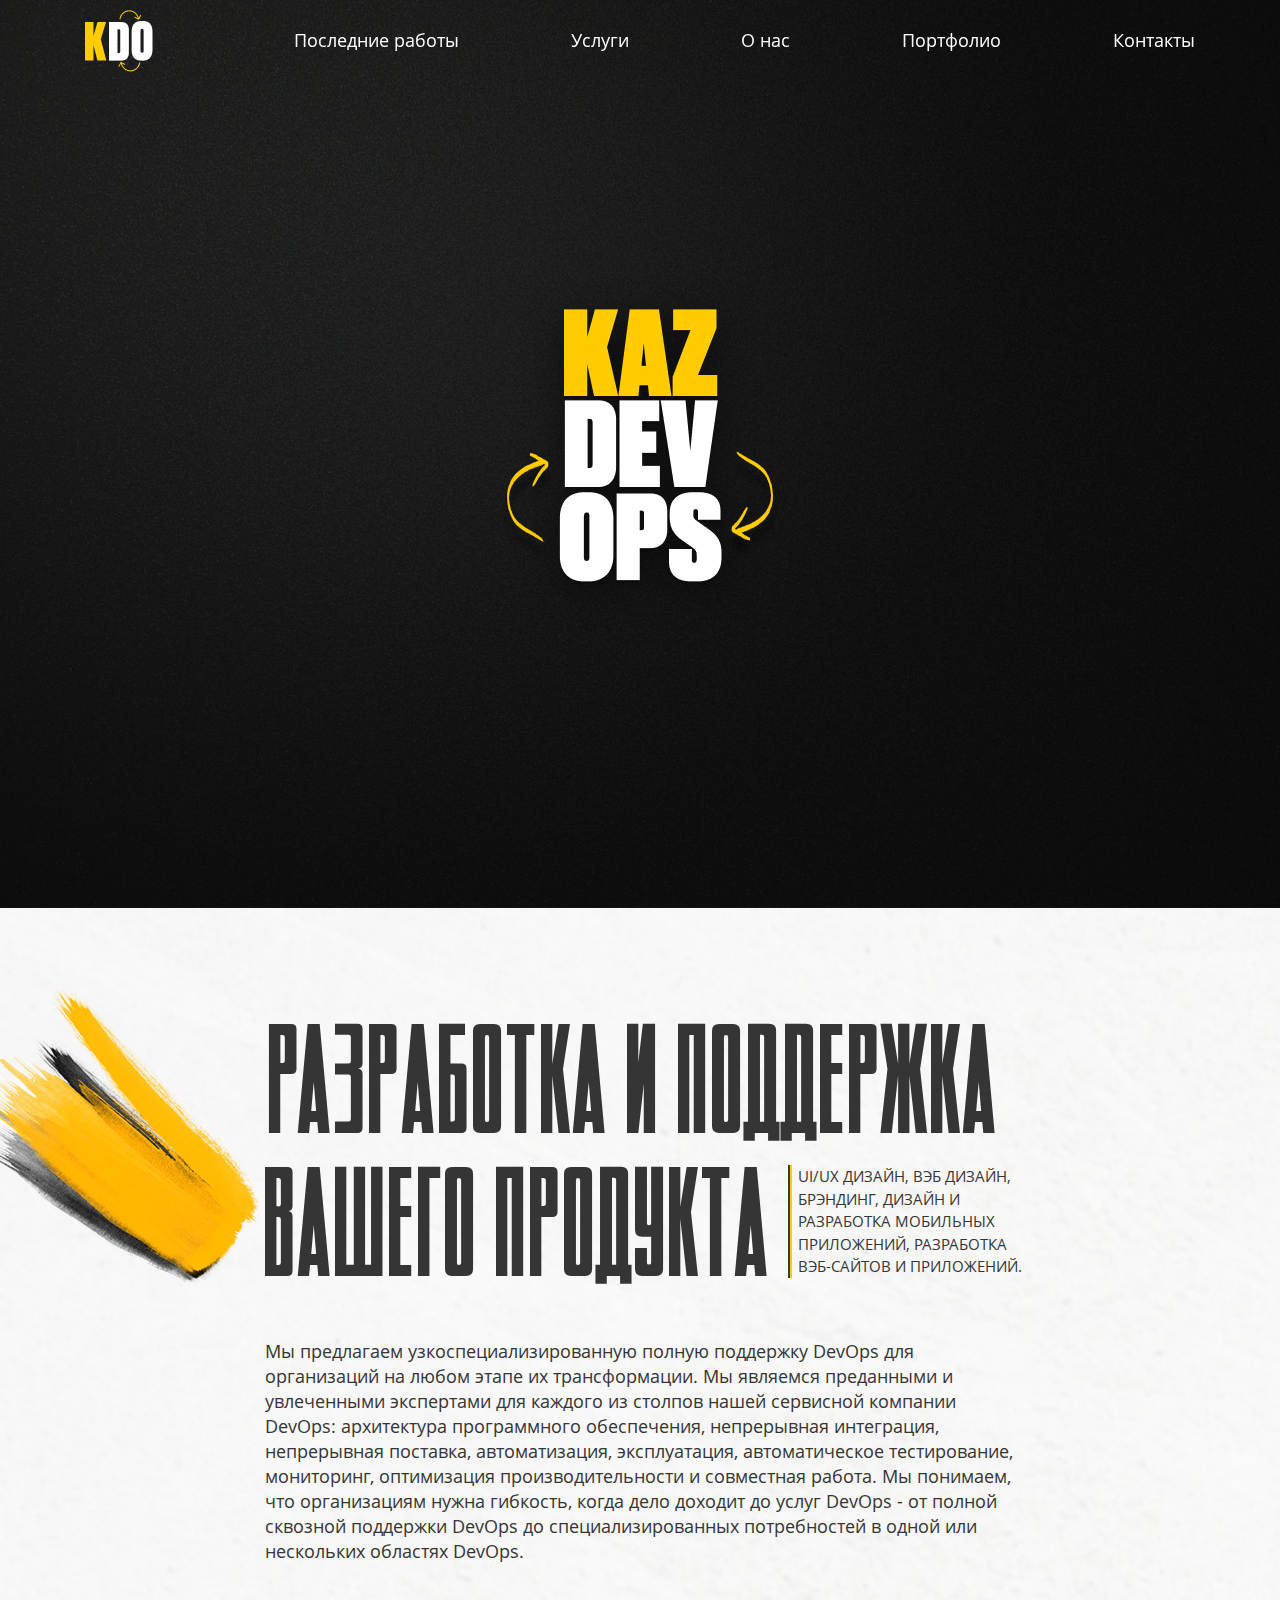
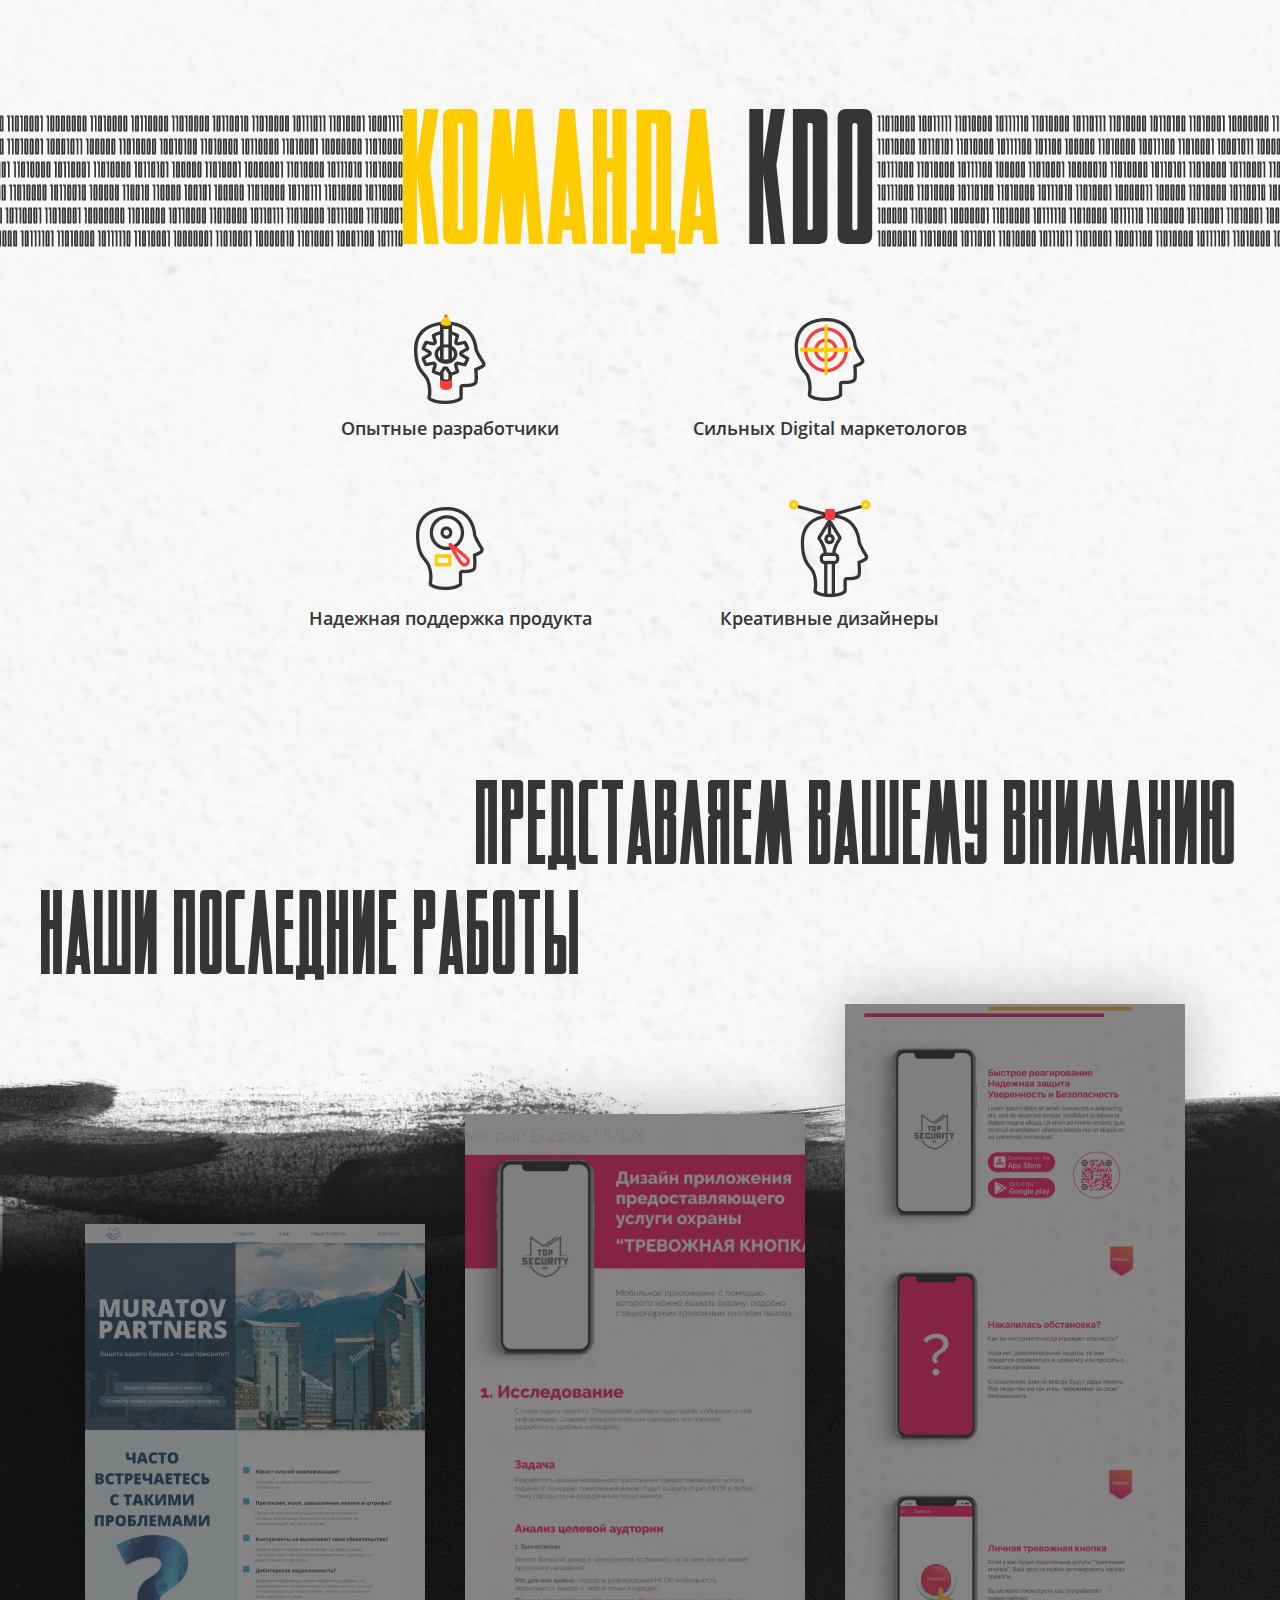
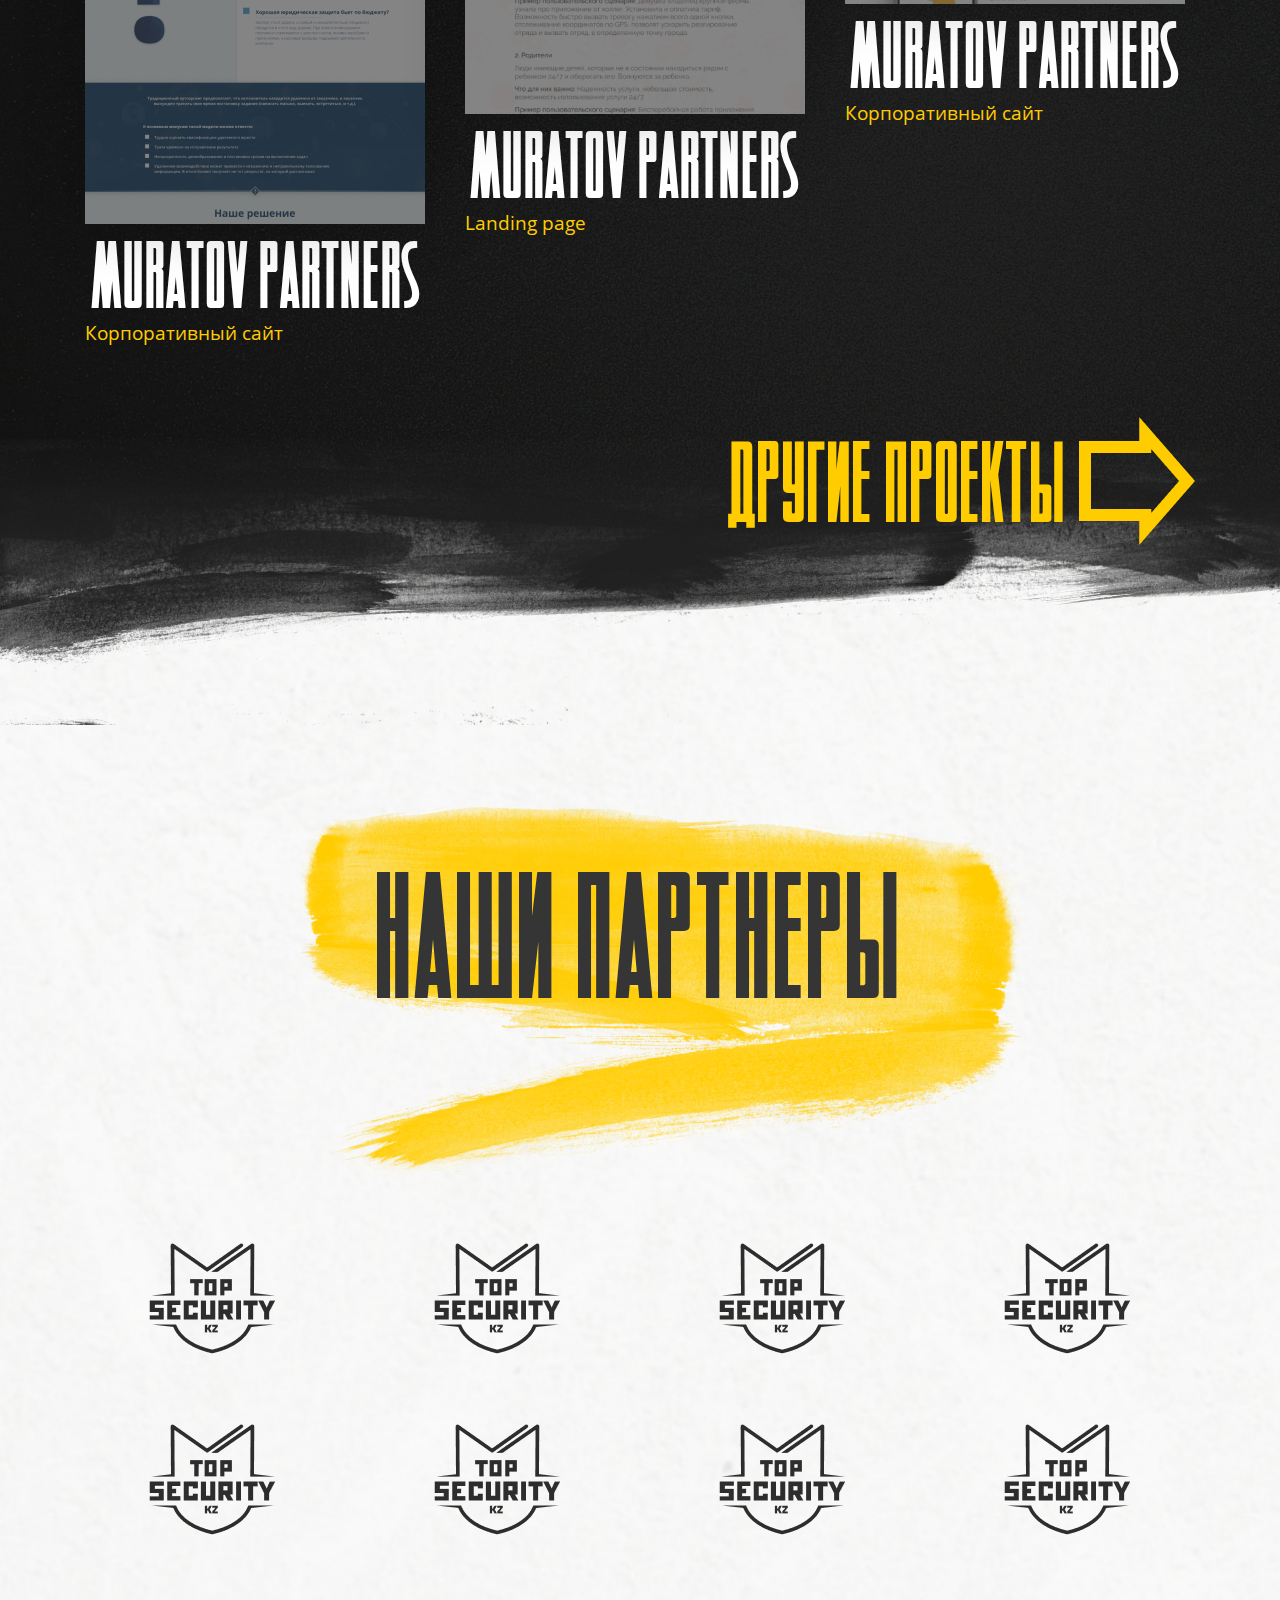
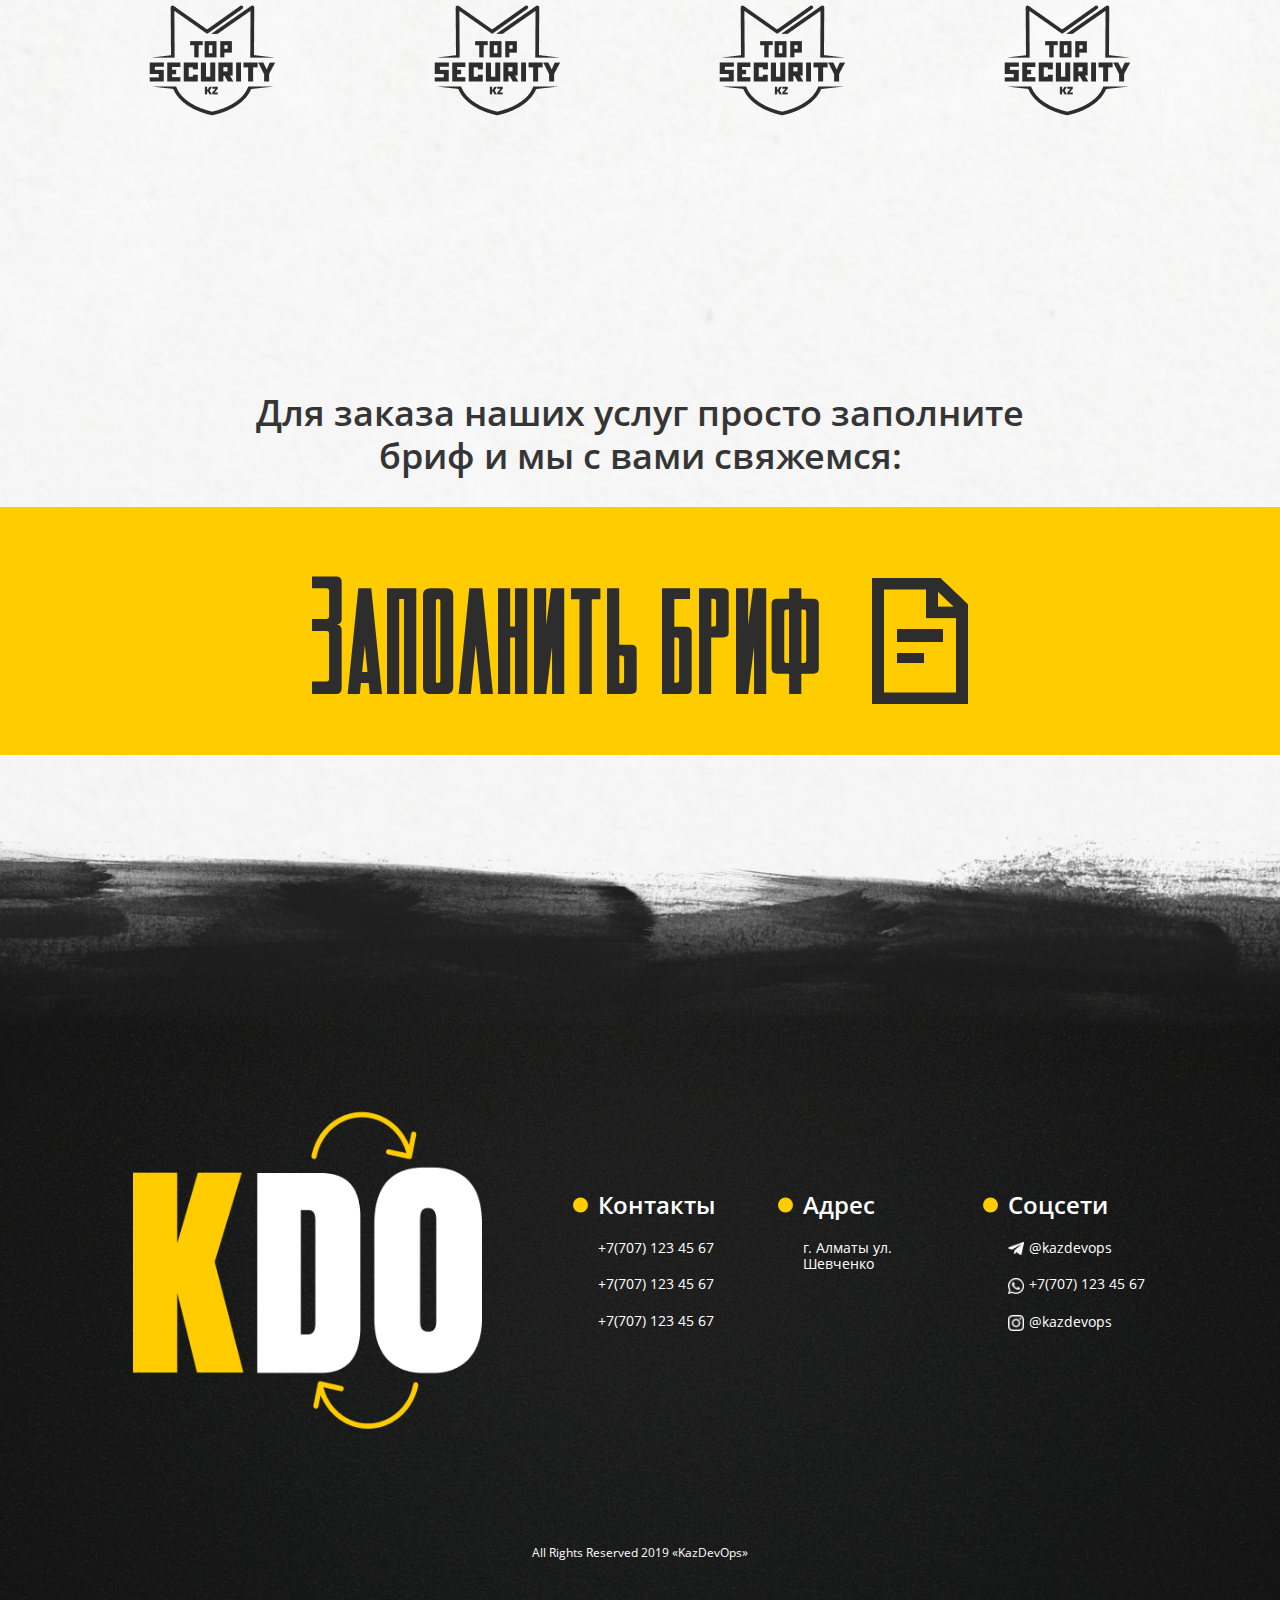
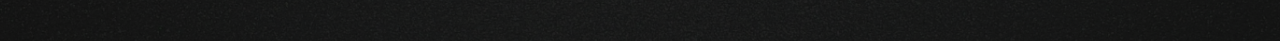
==== commit df485099: "fixed" ====
--- a/app/index.html
+++ b/app/index.html
@@ -217,7 +217,8 @@
 
     <section class="s-brif">
       <div class="s-brif__text">Для заказа наших услуг просто заполните бриф и мы с вами свяжемся:</div>
-      <div class="s-brif__title">Заполнить бриф <img src="./img/brif.png"></div>
+      <a class="s-brif__title" target="_blank" href="http://kdo.one/">Заполнить бриф <img src="./img/brif.png"></a>
+      <!-- <div class="s-brif__title">Заполнить бриф <img src="./img/brif.png"></div> -->
     </section>
 
     <section class="section s-contact inverse">
--- a/app/css/main.min.css
+++ b/app/css/main.min.css
@@ -5805,7 +5805,8 @@
     padding-left: 10px;
     max-width: 250px;
     right: 0;
-    bottom: 4%; }
+    bottom: 4%;
+    line-height: 1.5; }
     .s-development__title::before {
       content: "";
       position: absolute;
@@ -6002,7 +6003,8 @@
     font-size: 150px;
     text-align: center;
     background: #FFCC00;
-    padding: 40px 0; }
+    padding: 40px 0;
+    display: block; }
     .s-brif__title img {
       margin-left: 30px; }
 
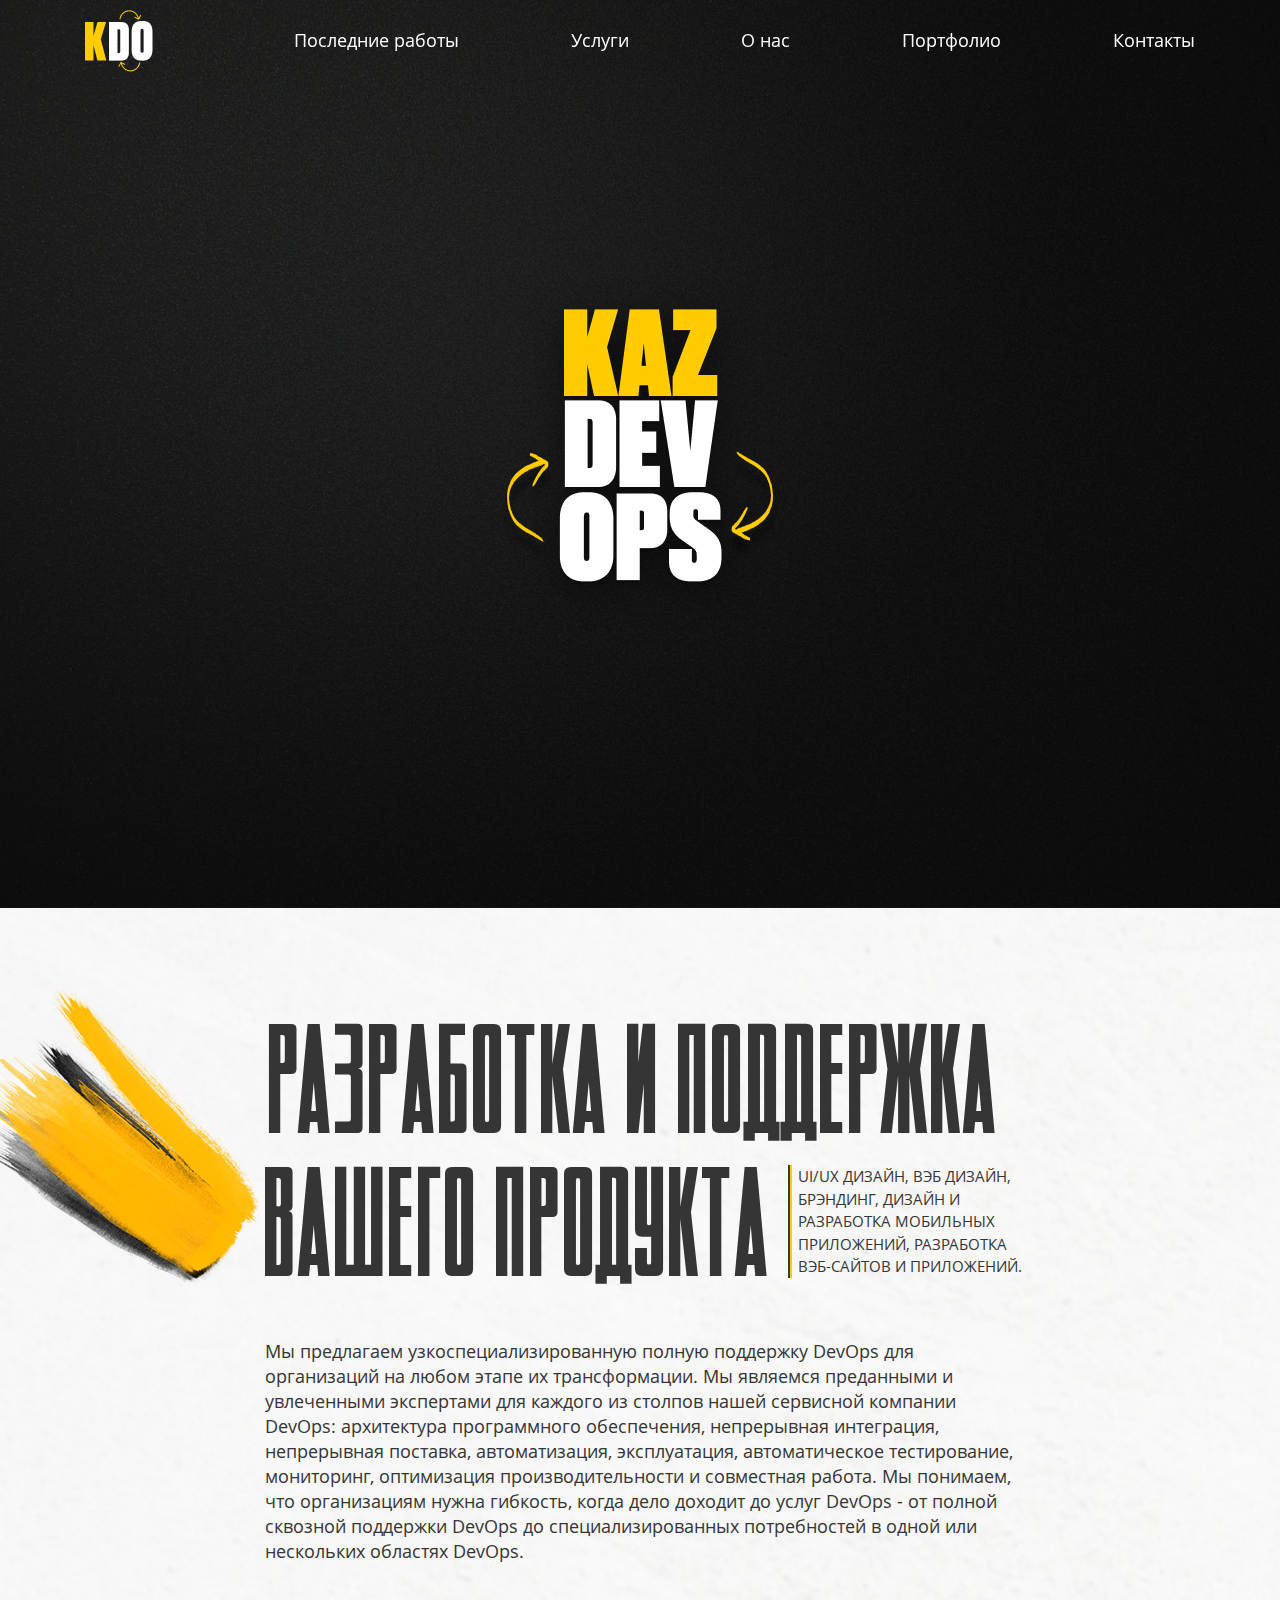
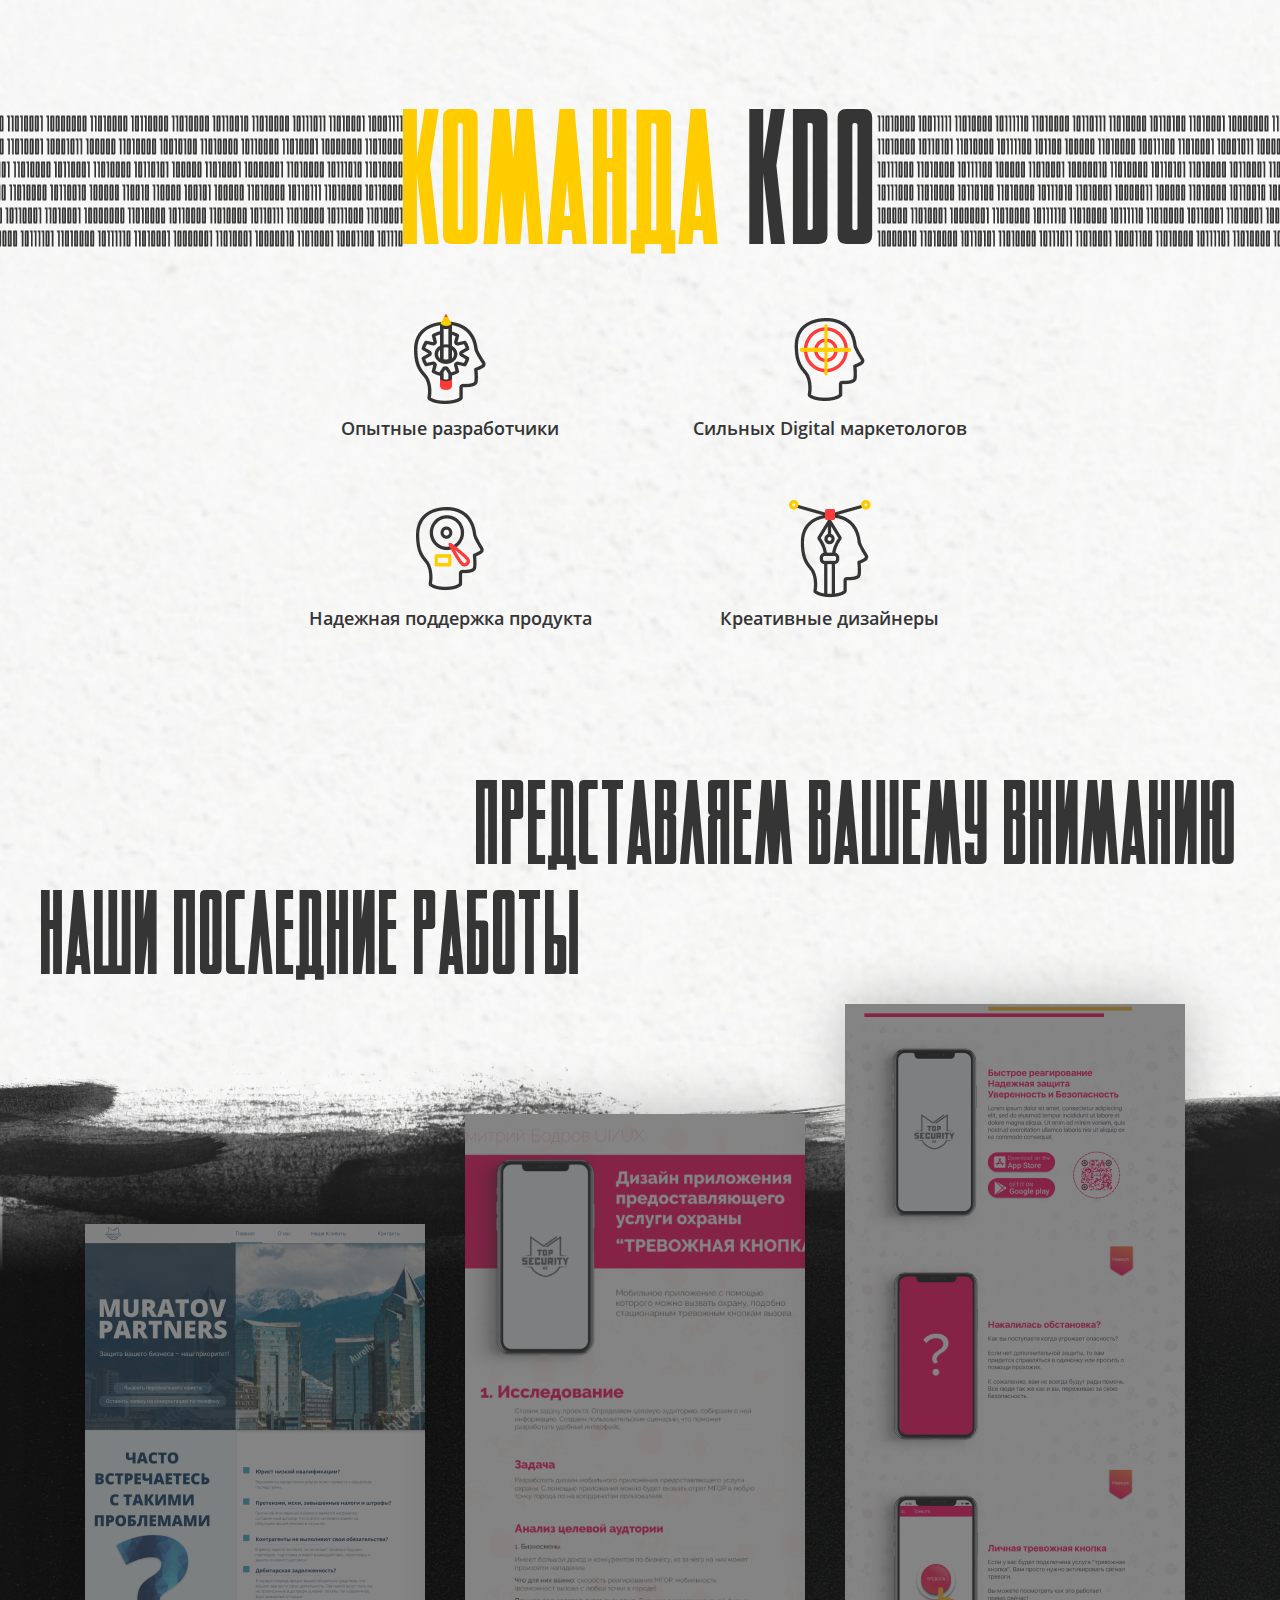
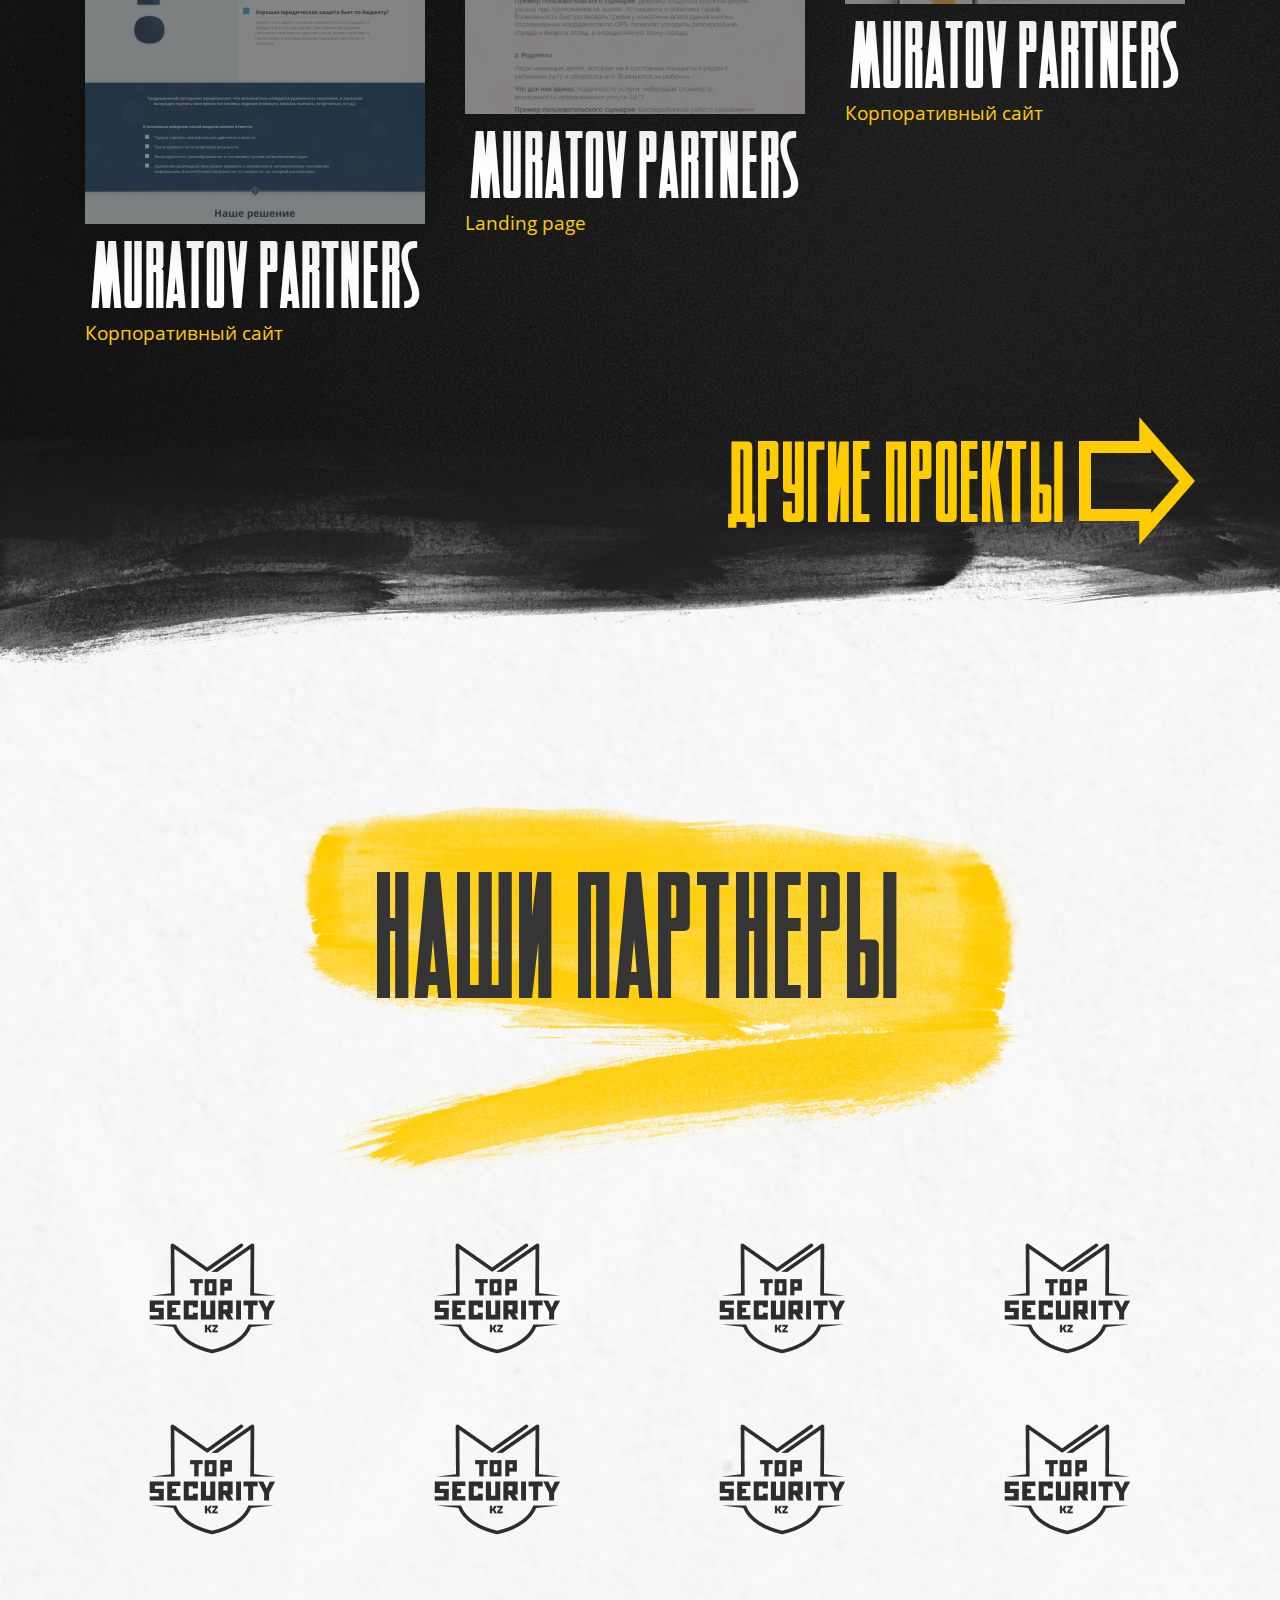
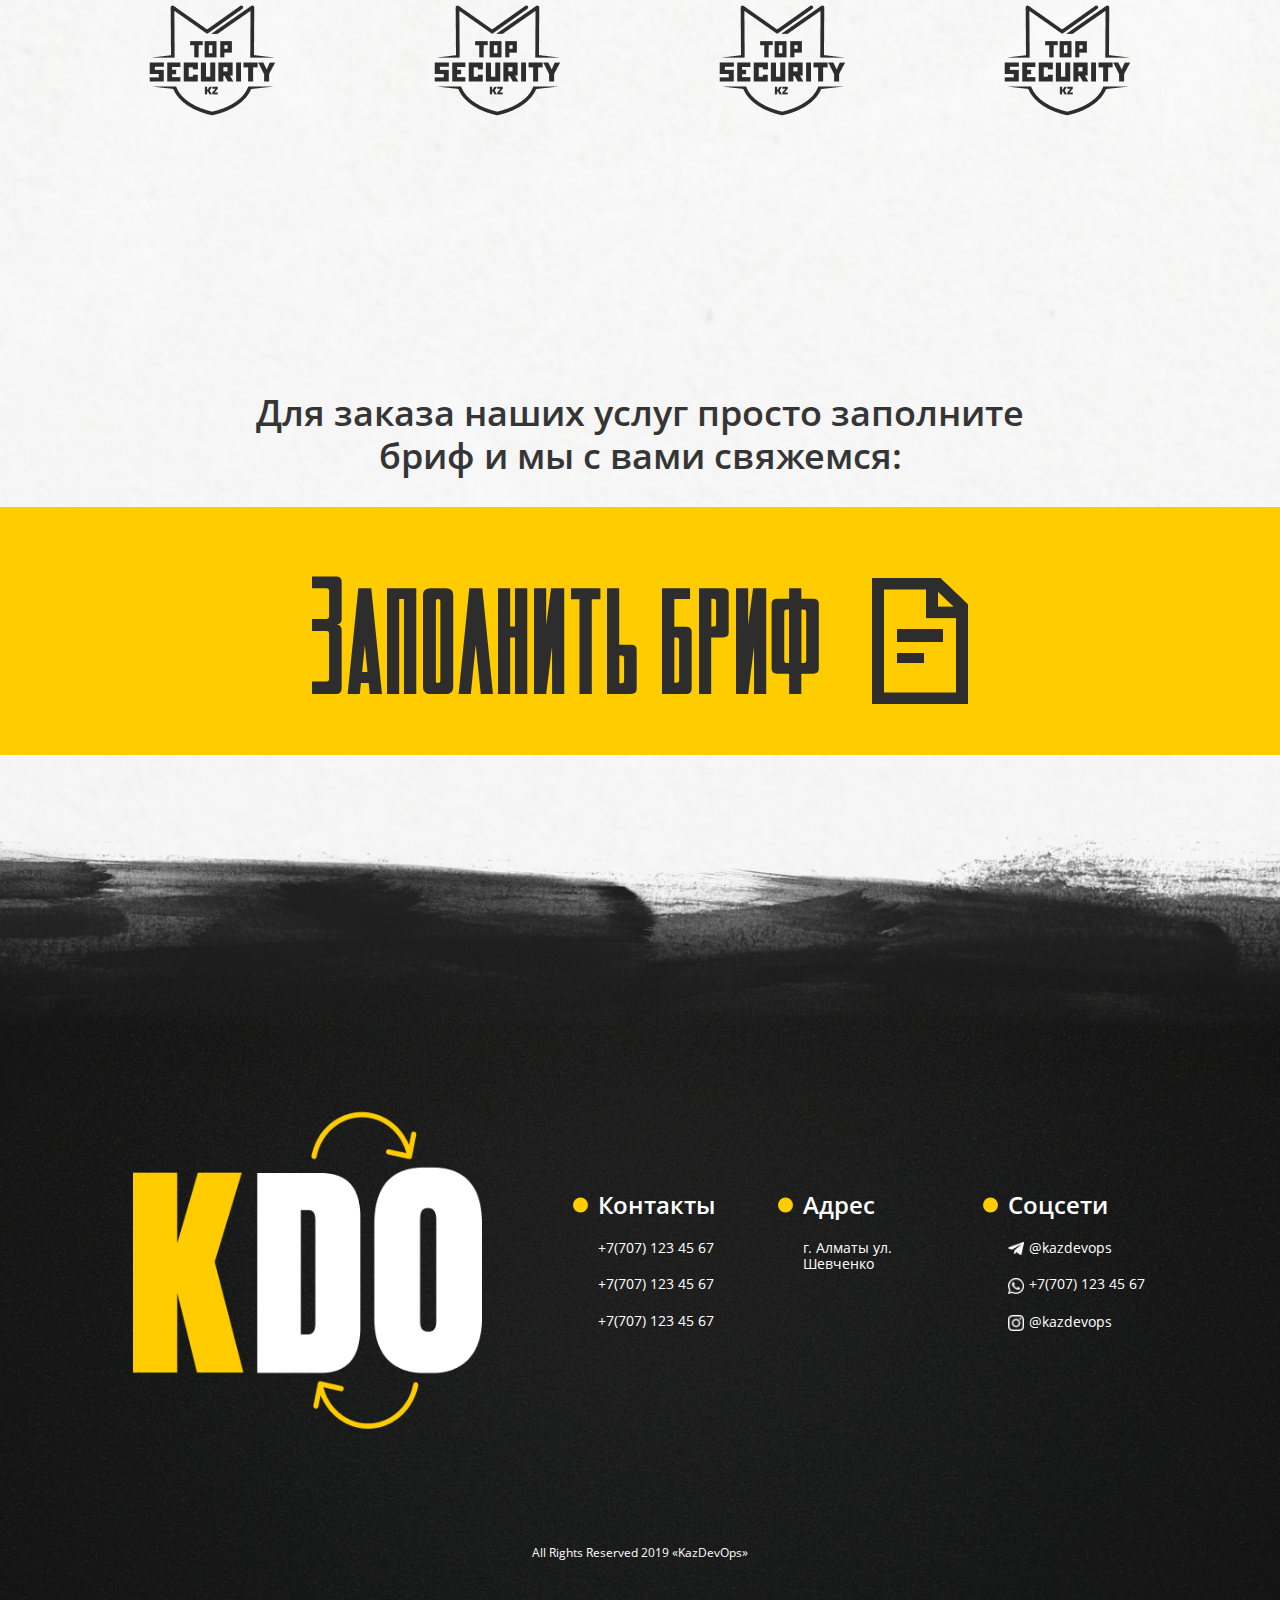
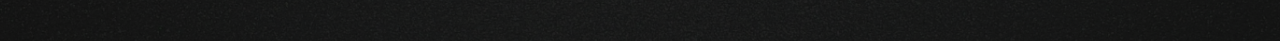
==== commit 773976b5: "merged" ====
--- a/app/index.html
+++ b/app/index.html
@@ -137,7 +137,7 @@
       </div>
     </section>
 
-    <section class="section s-work">      
+    <section class="section s-work" id="work">      
       <h2 class="section-title"><span class="right">Представляем вашему вниманию </span>
         <span class="left">НАШИ ПОСЛЕДНИЕ РАБОТЫ</span>
       </h2>
@@ -166,7 +166,8 @@
               </div>
             </div>
           </div>
-          <div class="s-work__more">Другие проекты <img src="./img/arrow-right.png" alt=""></div>
+          <a href="portfolio.html" class="s-work__more">Другие проекты <img src="./img/arrow-right.png" alt=""></a>
+          <!-- <div class="s-work__more">Другие проекты <img src="./img/arrow-right.png" alt=""></div> -->
         </div>
       </div>      
     </section>
@@ -218,7 +219,6 @@
     <section class="s-brif">
       <div class="s-brif__text">Для заказа наших услуг просто заполните бриф и мы с вами свяжемся:</div>
       <a class="s-brif__title" target="_blank" href="http://kdo.one/">Заполнить бриф <img src="./img/brif.png"></a>
-      <!-- <div class="s-brif__title">Заполнить бриф <img src="./img/brif.png"></div> -->
     </section>
 
     <section class="section s-contact inverse">
--- a/app/css/main.min.css
+++ b/app/css/main.min.css
@@ -5900,6 +5900,7 @@
 
 .s-work__content {
   background-image: url("../img/work-back.png");
+  background-repeat: no-repeat;
   position: relative;
   padding: 50px 0 180px; }
 
@@ -5910,7 +5911,10 @@
   font-size: 96px;
   line-height: 105px;
   text-align: right;
-  cursor: pointer; }
+  cursor: pointer;
+  display: block; }
+  .s-work__more:hover {
+    color: #FFCC00; }
   .s-work__more img {
     margin-top: -10px; }
 
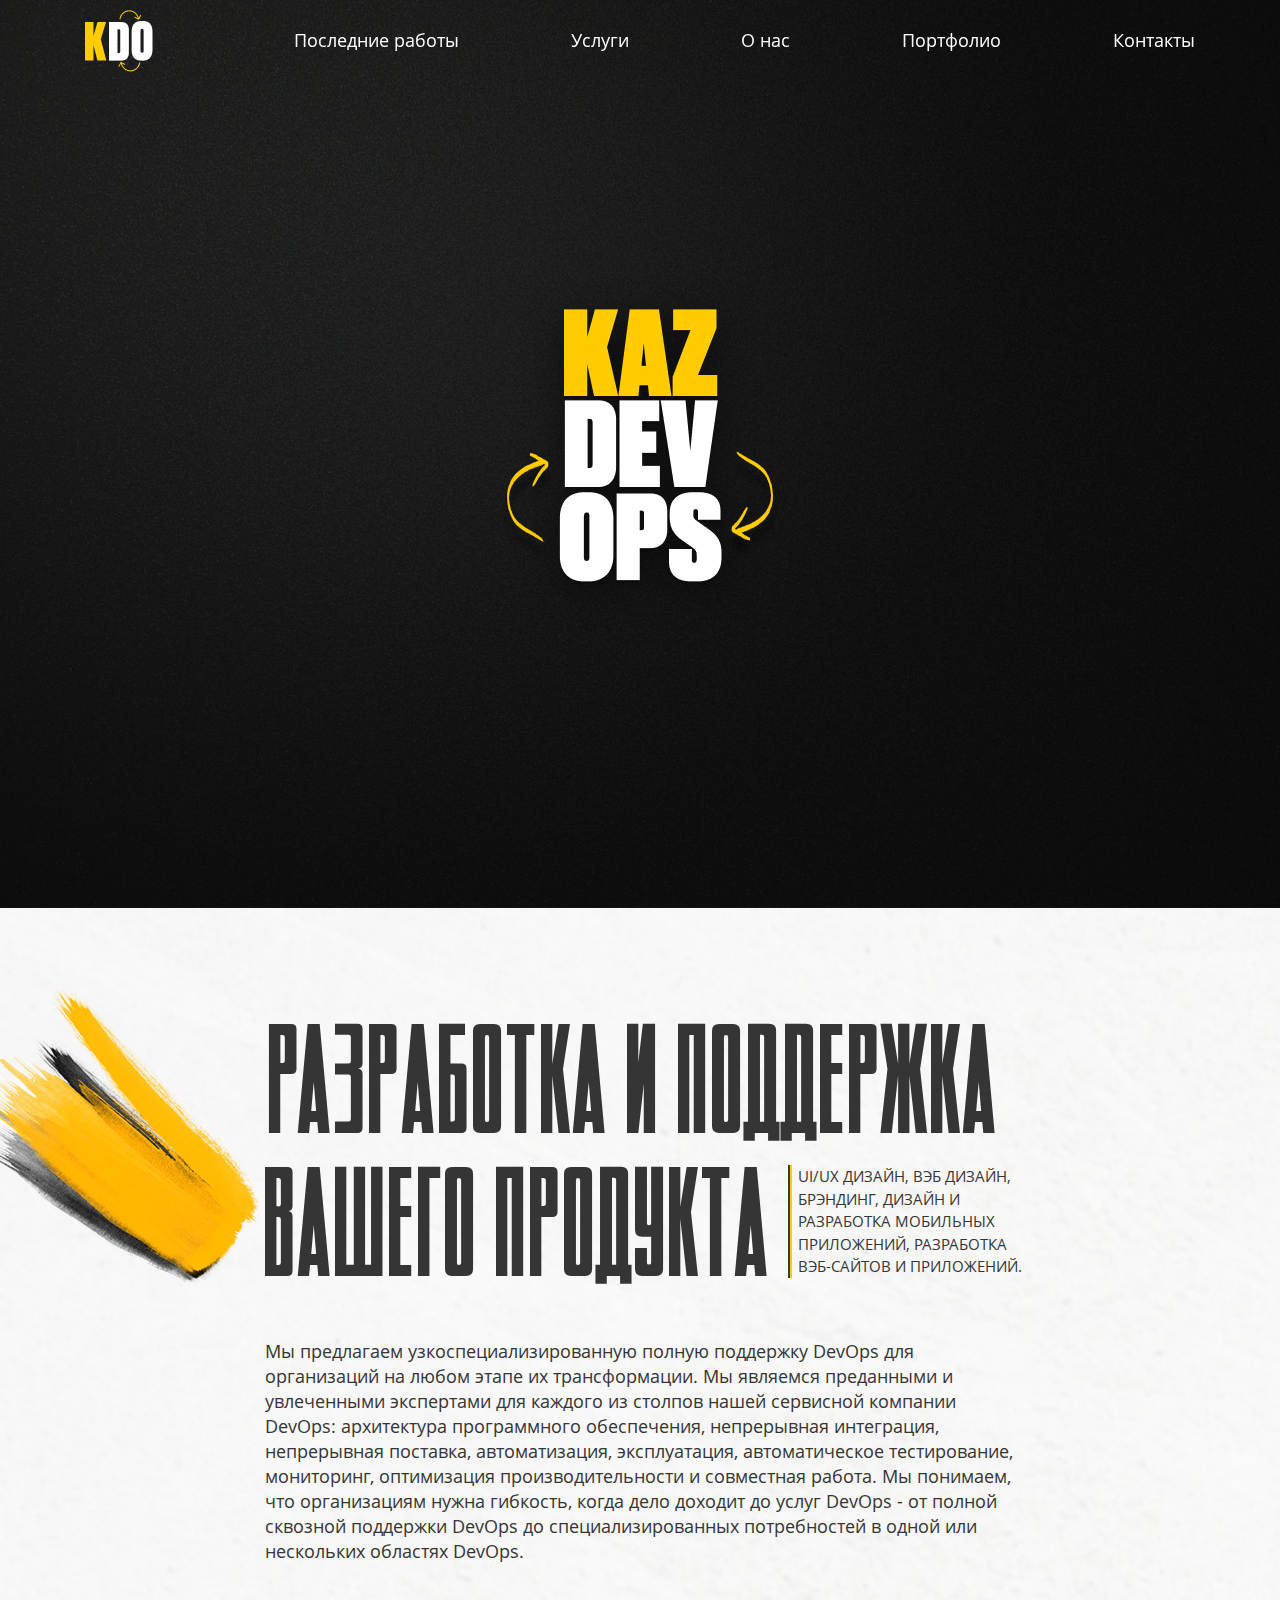
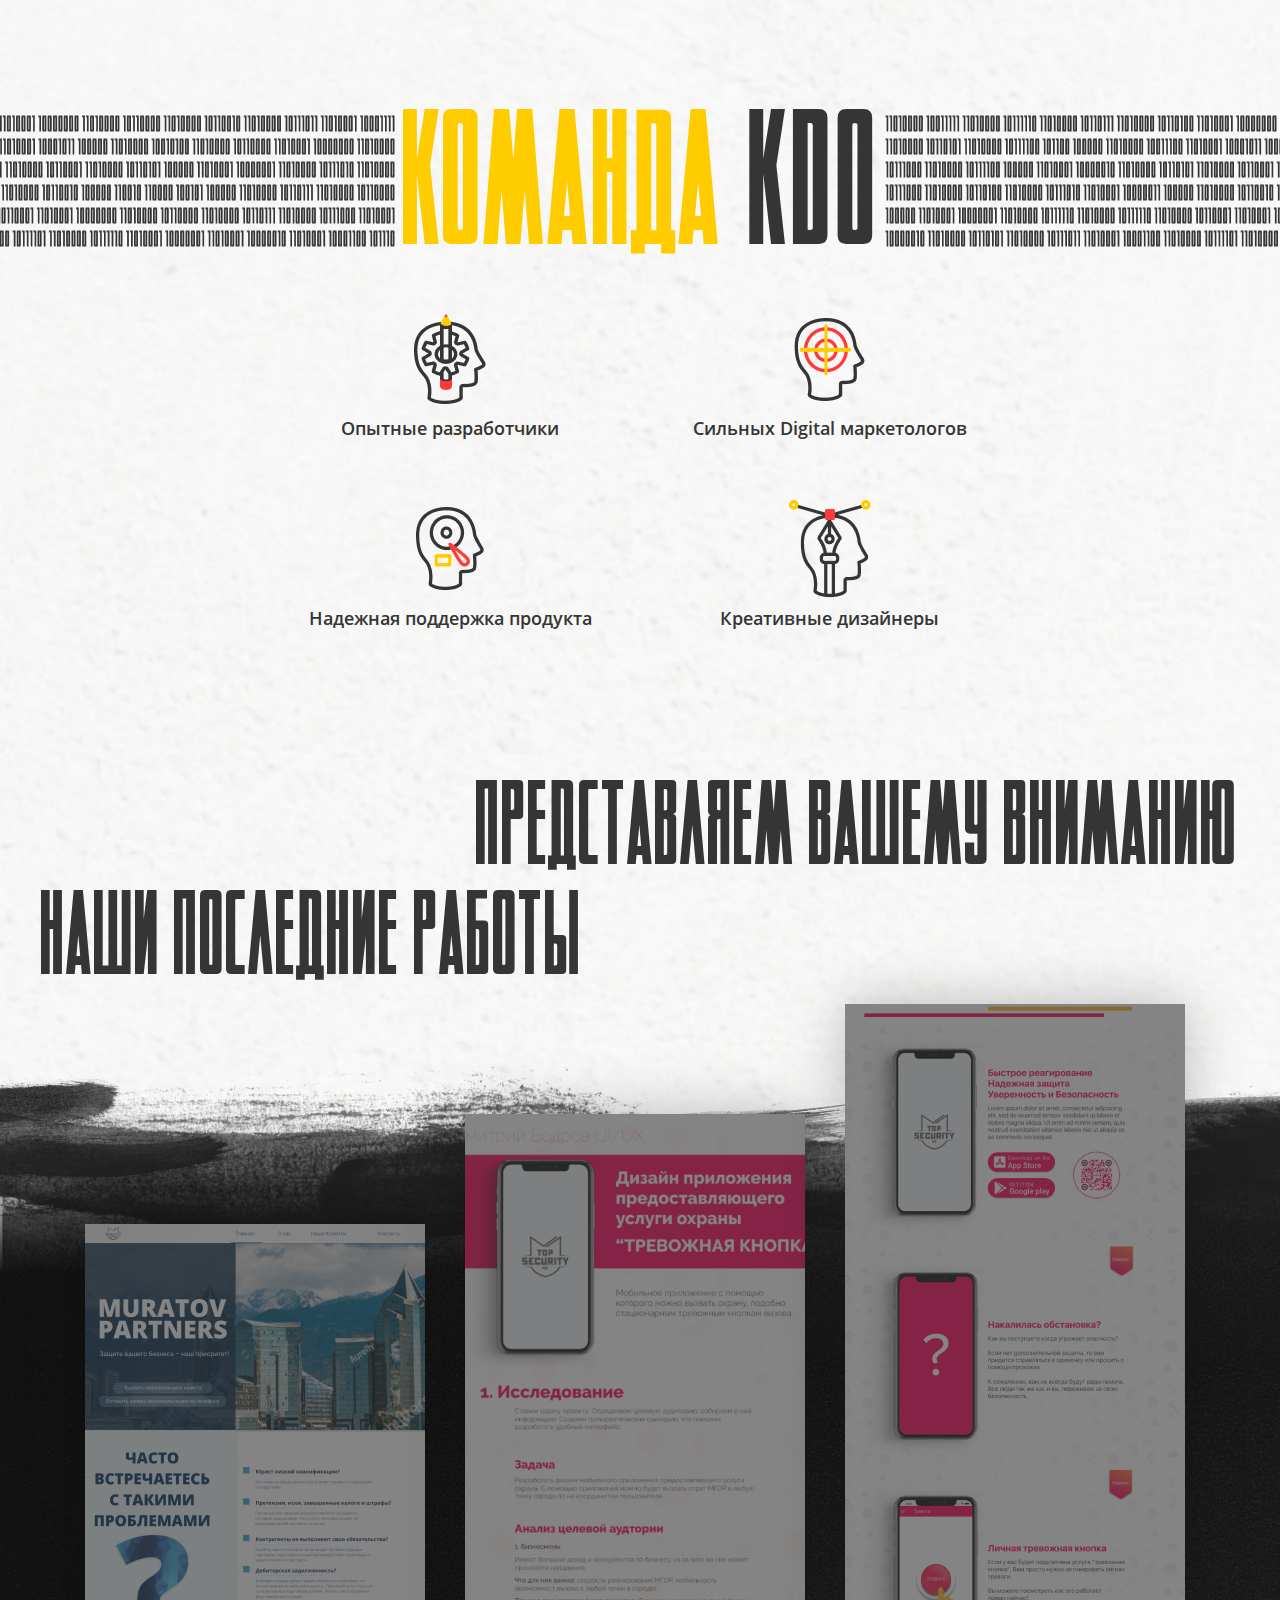
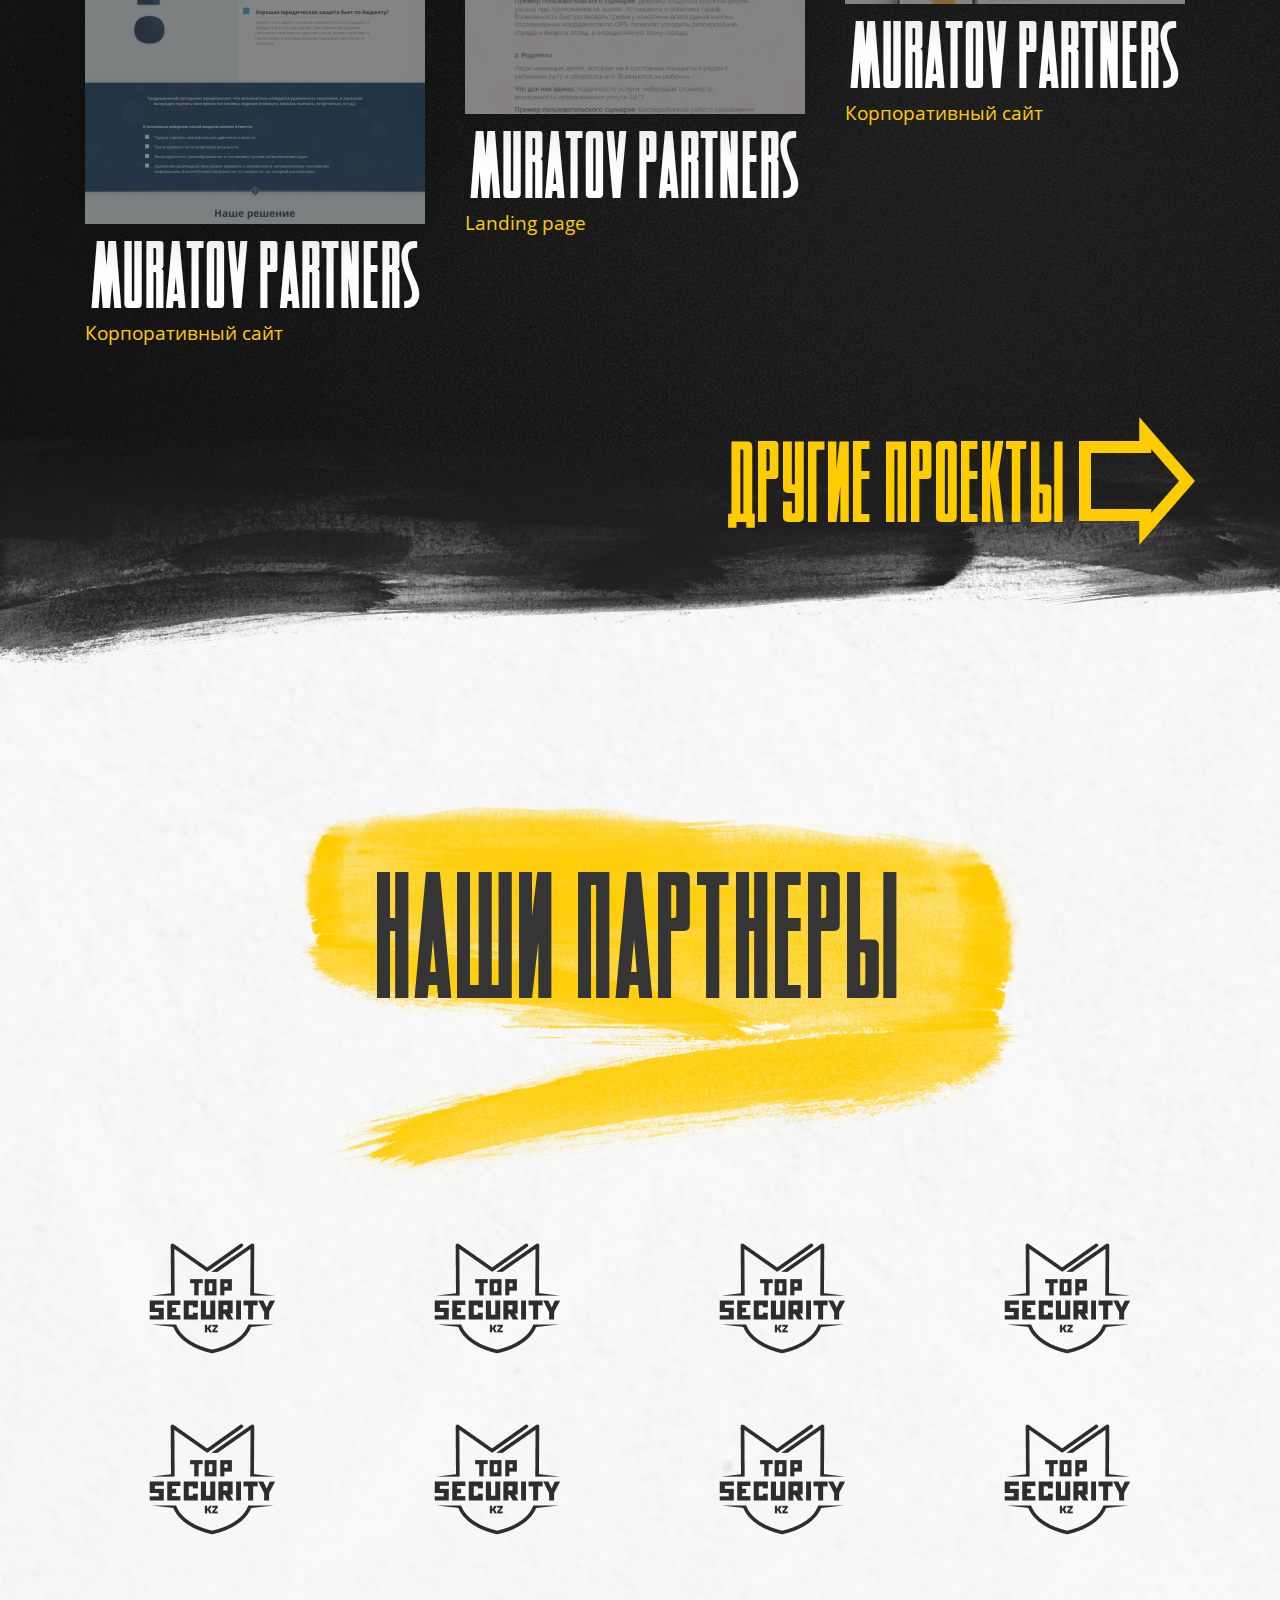
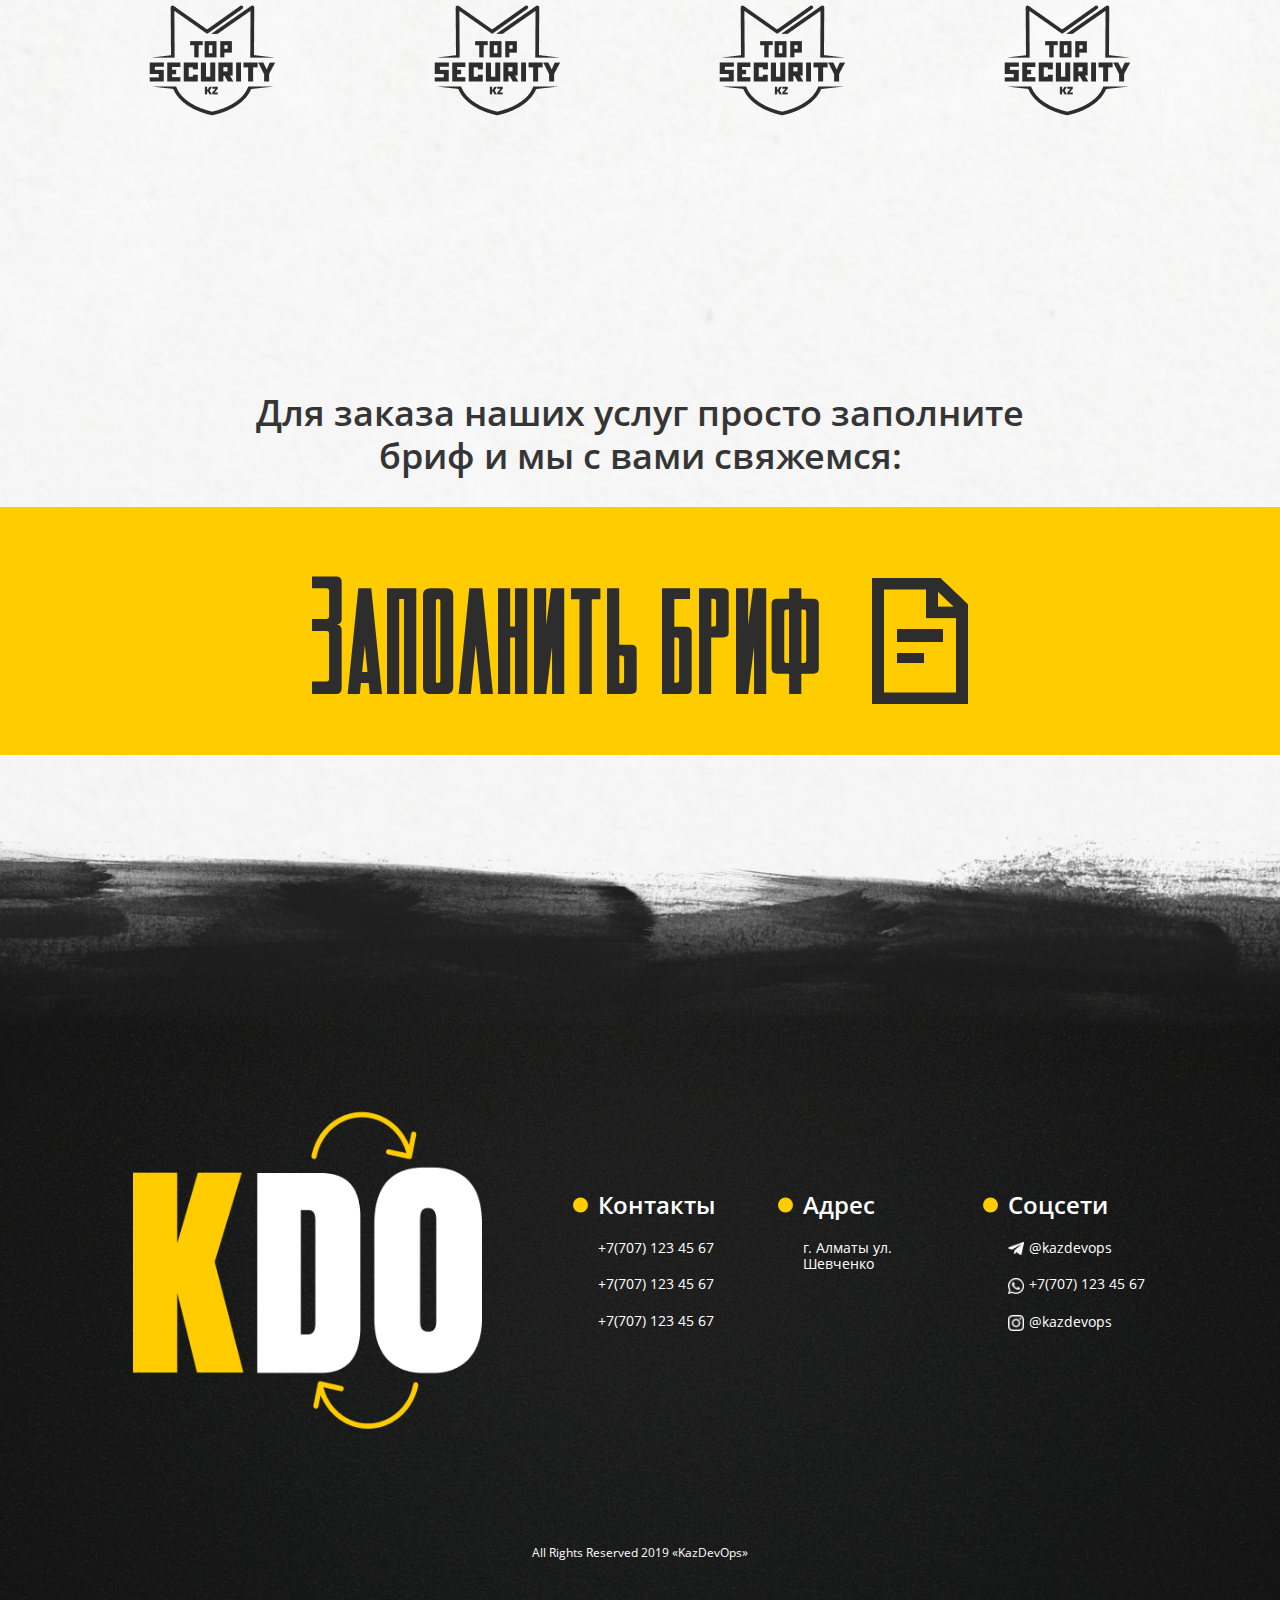
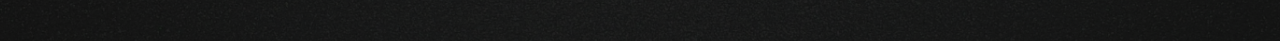
==== commit f686566e: "merged" ====
--- a/app/index.html
+++ b/app/index.html
@@ -167,7 +167,6 @@
             </div>
           </div>
           <a href="portfolio.html" class="s-work__more">Другие проекты <img src="./img/arrow-right.png" alt=""></a>
-          <!-- <div class="s-work__more">Другие проекты <img src="./img/arrow-right.png" alt=""></div> -->
         </div>
       </div>      
     </section>
--- a/app/css/main.min.css
+++ b/app/css/main.min.css
@@ -5656,6 +5656,10 @@
     background-image: url("../img/body-back.jpg") !important; }
   .header--scrolled {
     background-image: url("../img/main-back.jpg"); }
+    .header--scrolled .main-menu ul li a {
+      color: #fff; }
+    .header--scrolled .header .logo2 {
+      display: none !important; }
   .header__content {
     display: -webkit-box;
     display: -webkit-flex;
@@ -5833,7 +5837,8 @@
   .s-about .section-title {
     display: inline-block;
     font-size: 160px;
-    text-align: center; }
+    text-align: center;
+    padding: 0 8px; }
     .s-about .section-title::before, .s-about .section-title::after {
       content: "";
       position: absolute;
@@ -5889,7 +5894,7 @@
   .s-work--portfolio .s-work__content {
     background-image: url("../img/work-content-back.png");
     background-repeat: no-repeat;
-    padding: 550px 0 400px;
+    padding: 550px 0 200px;
     margin-top: -450px; }
 
 .s-work .section-title {
@@ -6144,10 +6149,10 @@
   padding-top: 290px; }
   .s-kdo .kdo {
     font-family: mr_DetectivesIncG, serif;
-    font-size: 500px;
+    font-size: 450px;
     line-height: 0.92;
     position: absolute;
-    top: 245px;
+    top: 260px;
     z-index: 1; }
     .s-kdo .kdo span {
       display: block; }
@@ -6618,6 +6623,8 @@
     padding-top: 50px; }
     .s-programmists .programmists__kazdevops {
       max-width: 260px; }
+    .s-programmists .programmists__kdo {
+      display: none; }
   .s-map .map {
     display: none; }
     .s-map .map-mobile {
@@ -6642,6 +6649,12 @@
   .contact-page__mobile {
     padding: 260px 0 0;
     margin-top: -240px; }
+  .header .logo {
+    width: 120px; }
+  .header__footer__links {
+    margin-bottom: 25px; }
+  .main-menu ul {
+    margin-bottom: 50px; }
   .s-main__img {
     max-width: 155px;
     margin: 0 auto; }
@@ -6731,9 +6744,10 @@
   .s-kdo .kdo {
     font-size: 270px; }
   .s-programmists {
-    padding: 50px 0 250px; }
+    padding: 50px 0 390px; }
     .s-programmists .programmists__kazdevops {
-      max-width: 210px; }
+      max-width: 220px;
+      margin: 0 20px 0 auto; }
   .s-contact--title .section-title {
     font-size: 120px; }
     .s-contact--title .section-title::after {
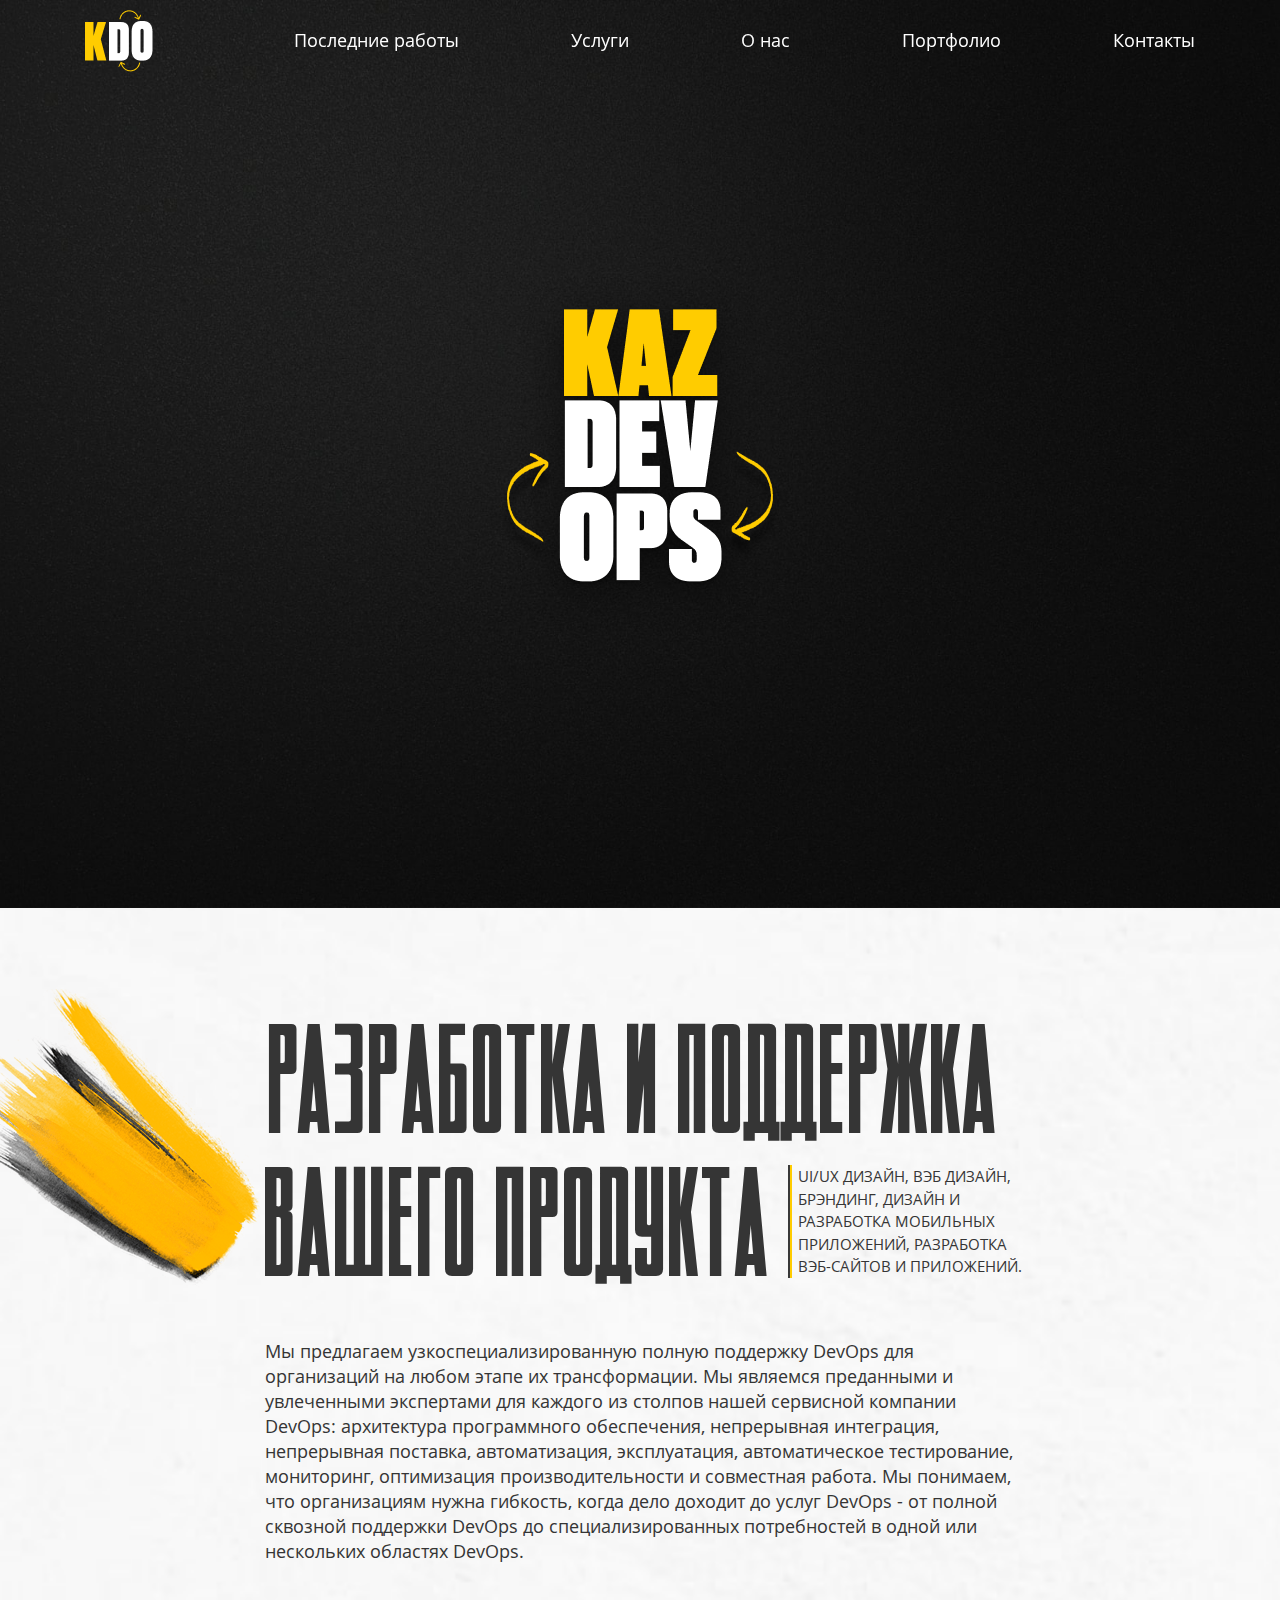
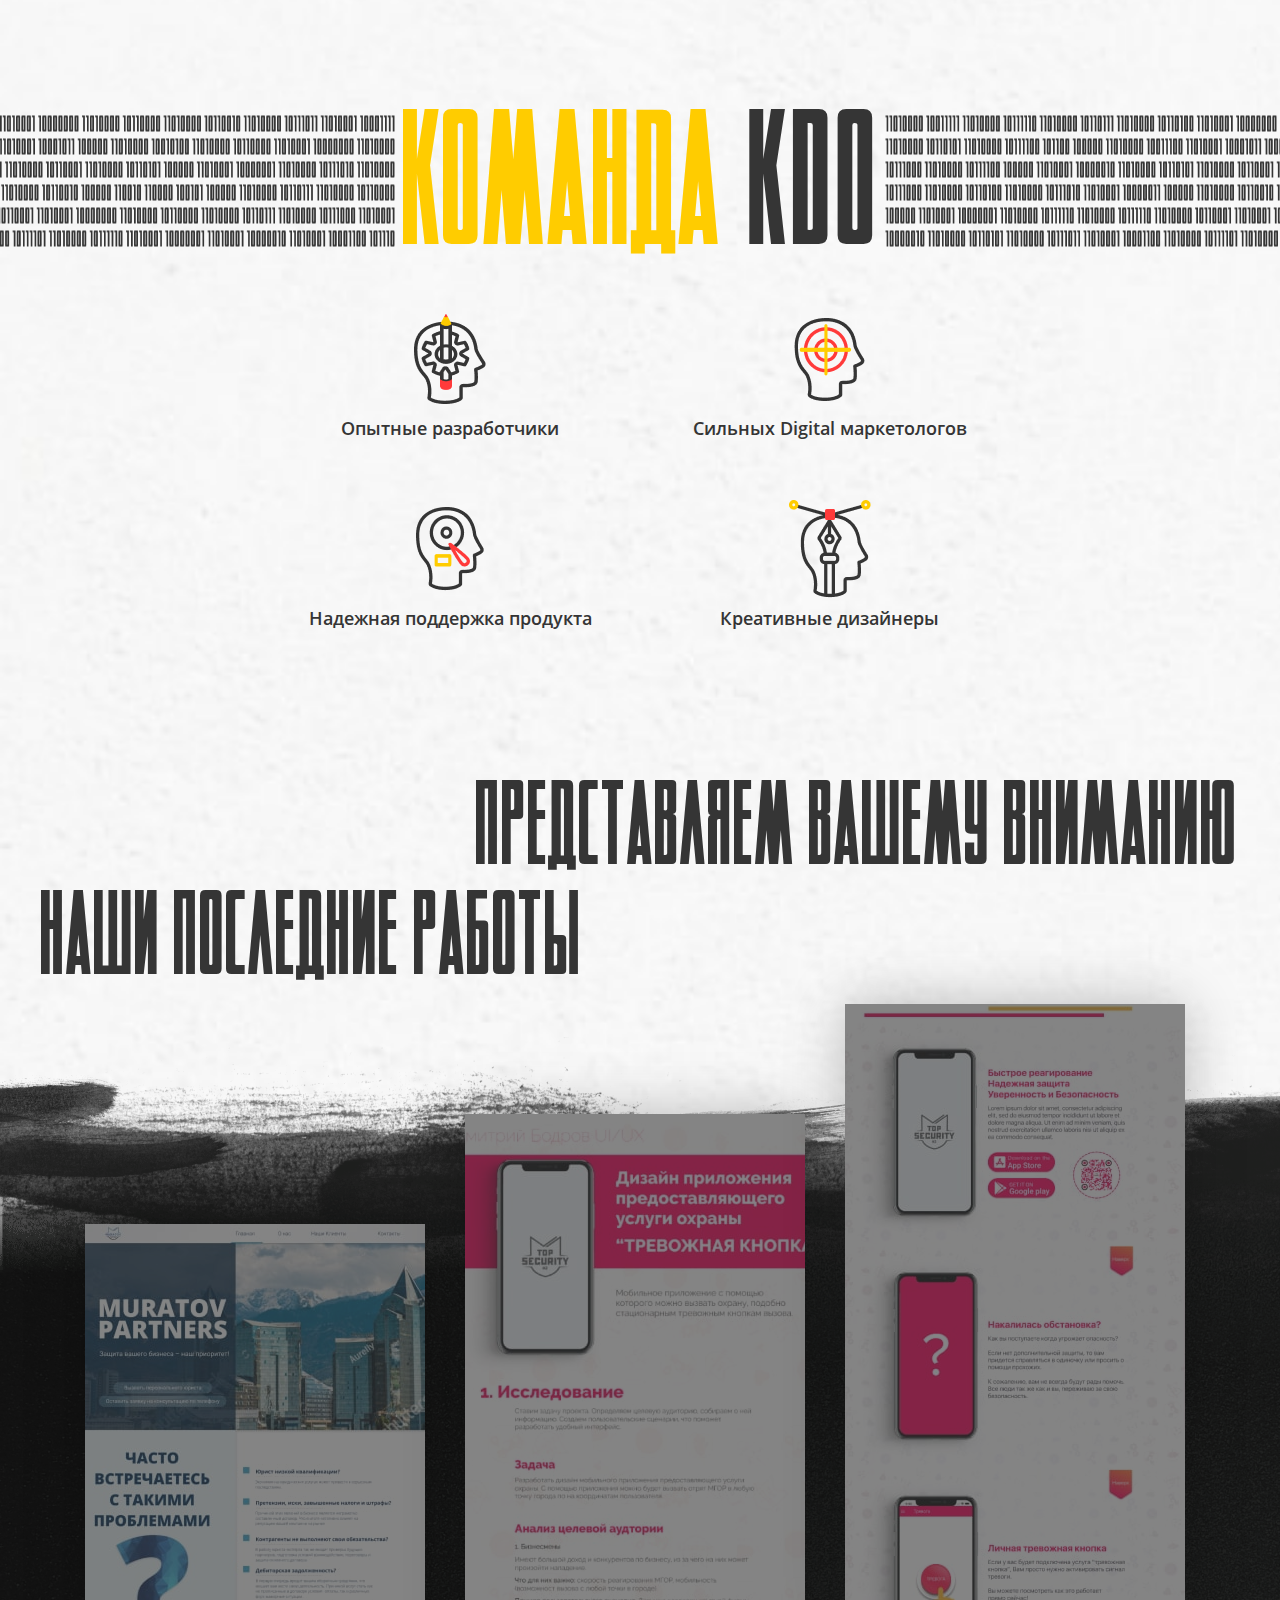
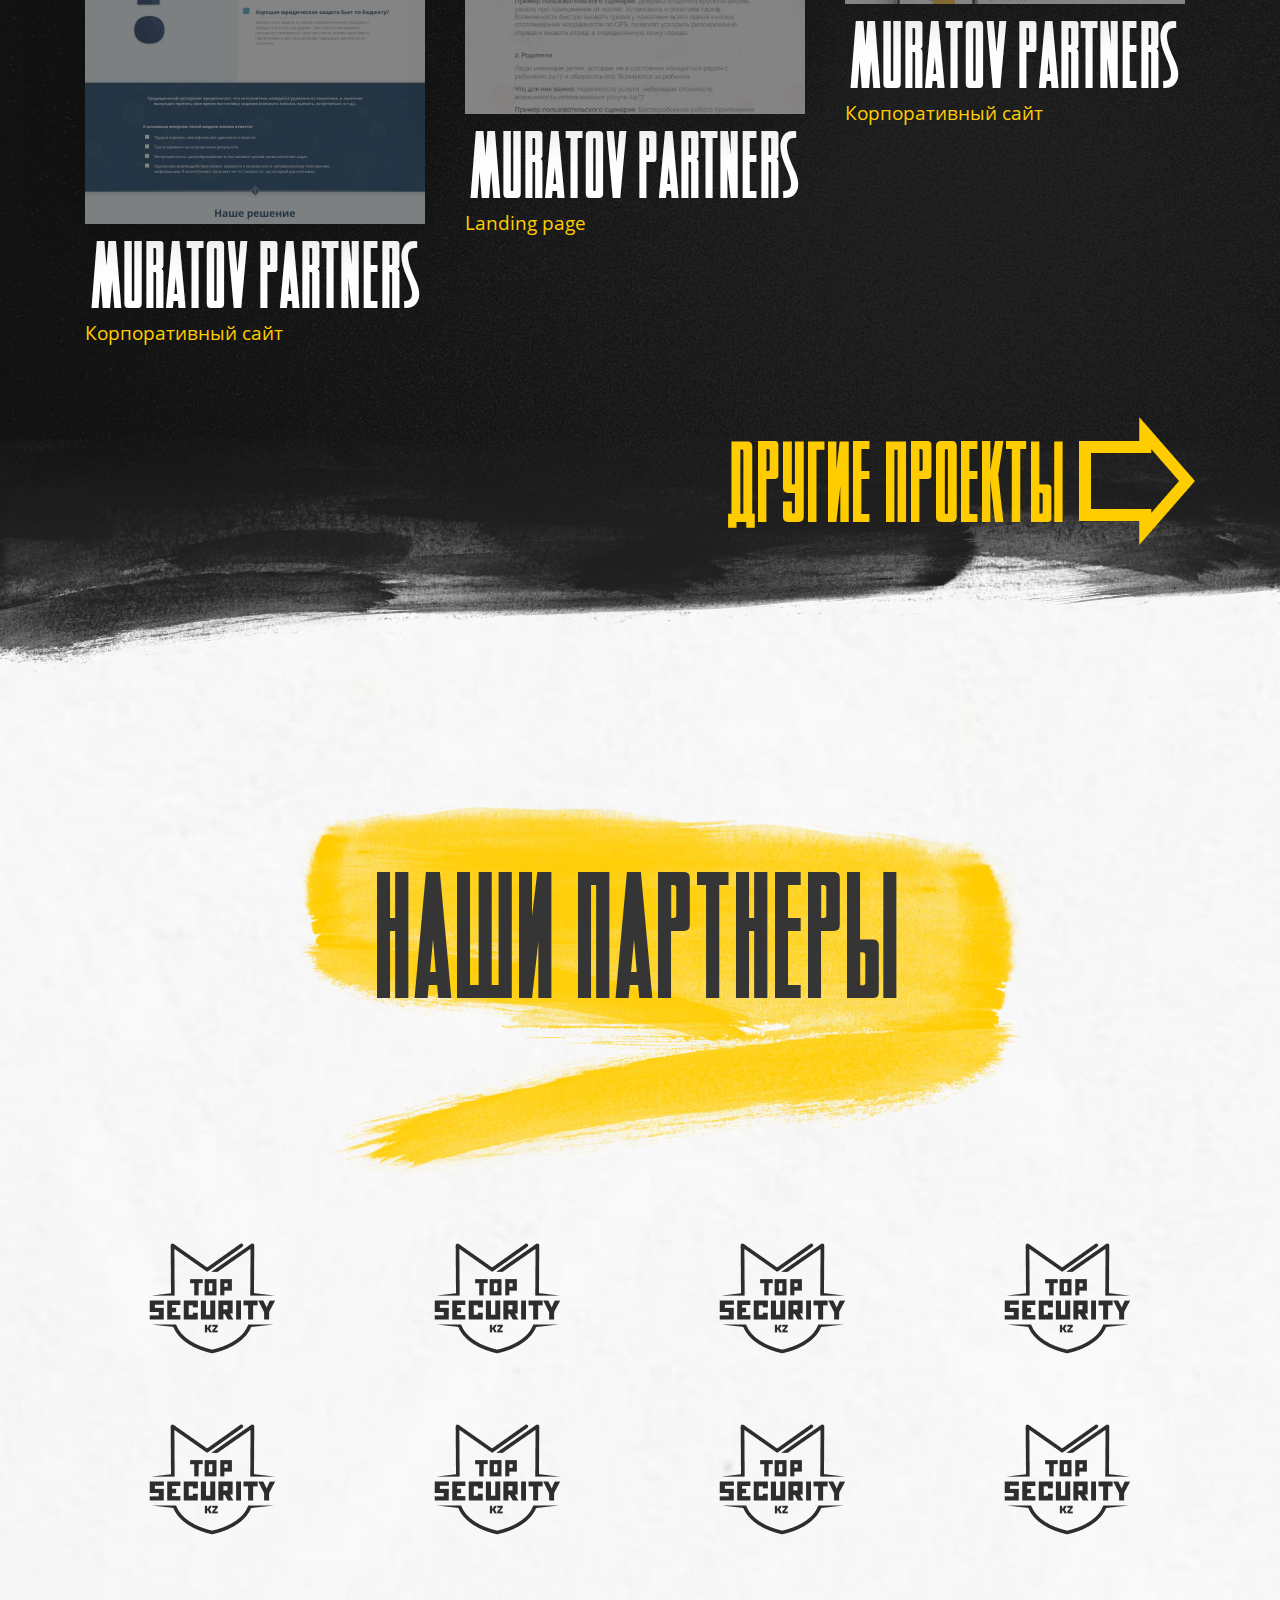
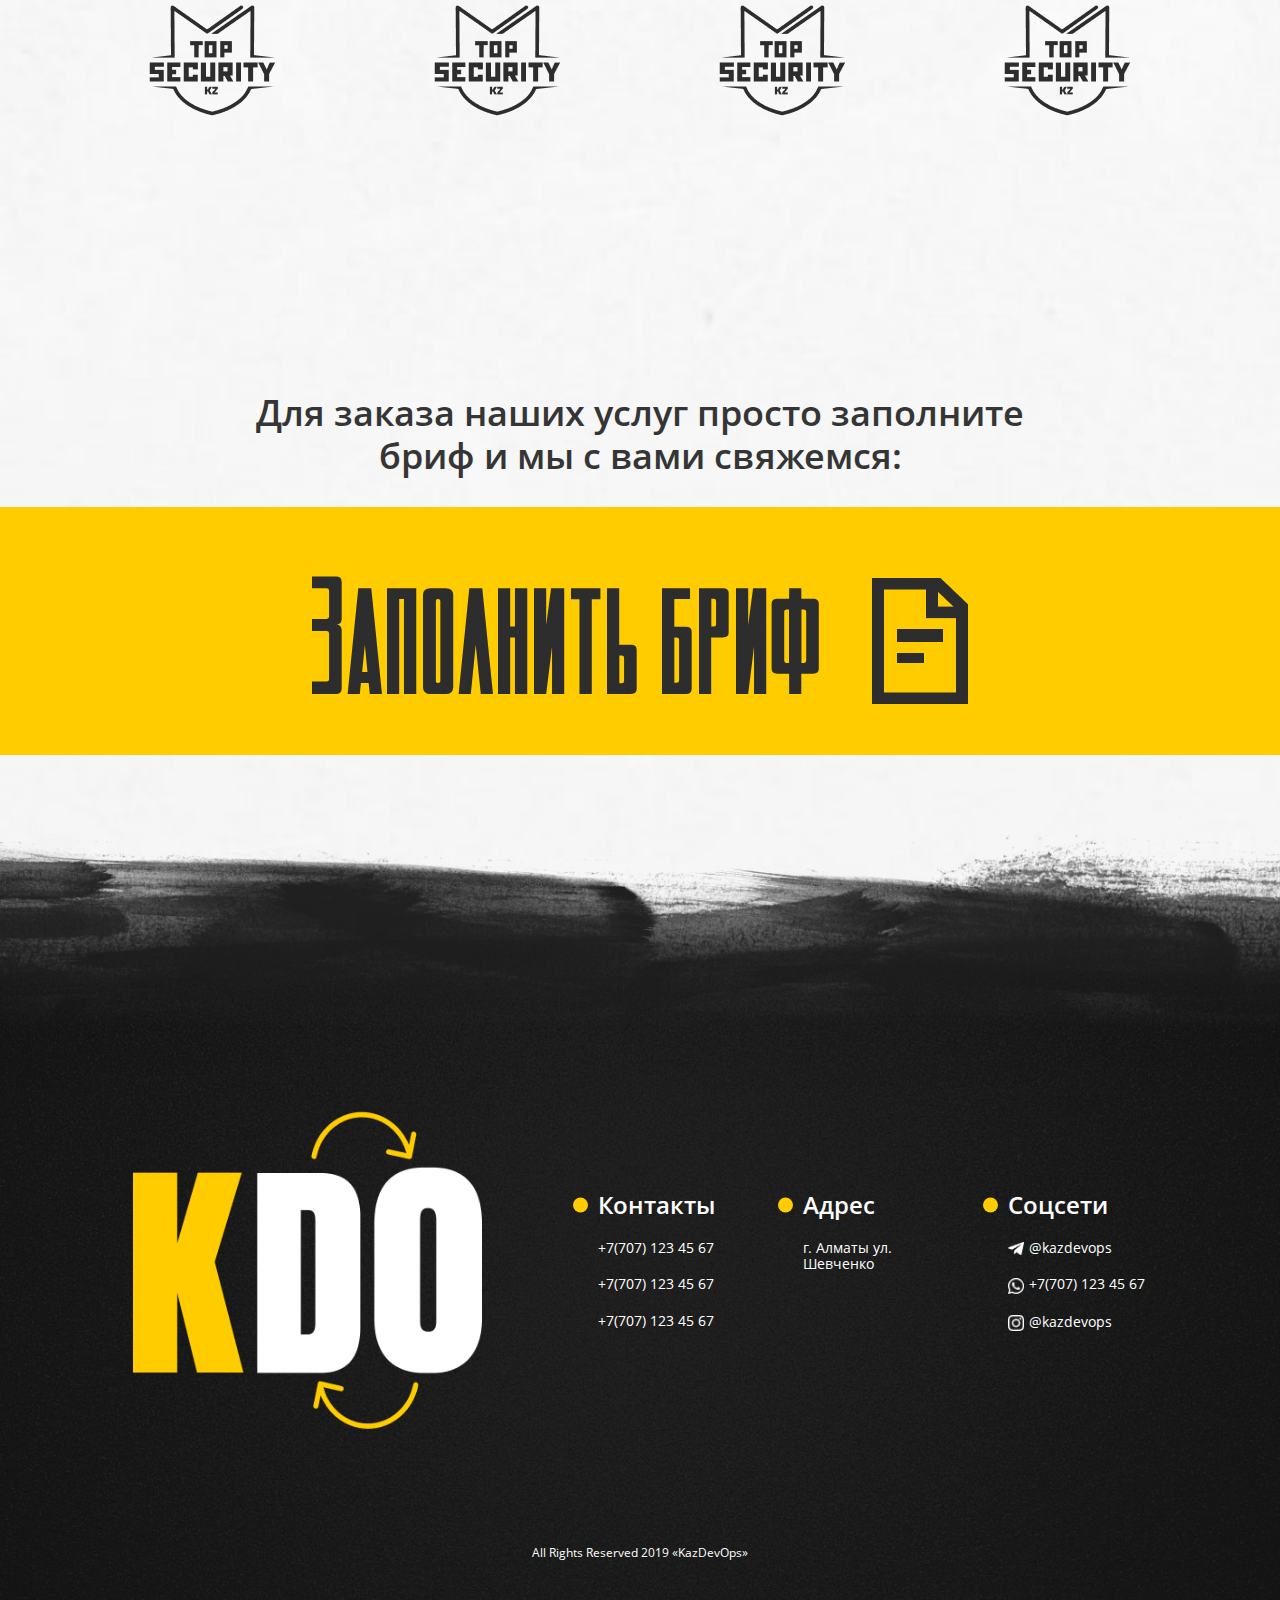
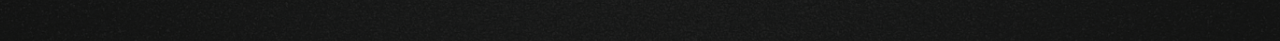
==== commit de80da85: "img kompressor" ====
--- a/app/index.html
+++ b/app/index.html
@@ -14,7 +14,7 @@
   <meta name="viewport" content="width=device-width, initial-scale=1, maximum-scale=1">
 
   <meta property="og:image" content="path/to/image.jpg">
-  <link rel="shortcut icon" href="img/favicon.ico?v=1" type="image/x-icon">
+  <link rel="shortcut icon" href="img/favicon.ico?v=12" type="image/x-icon">
   <link rel="shortcut icon" href="img/favicon.png" type="image/png">
   <link rel="stylesheet" href="./css/libs.min.css">
   <link rel="stylesheet" href="./css/main.min.css">
